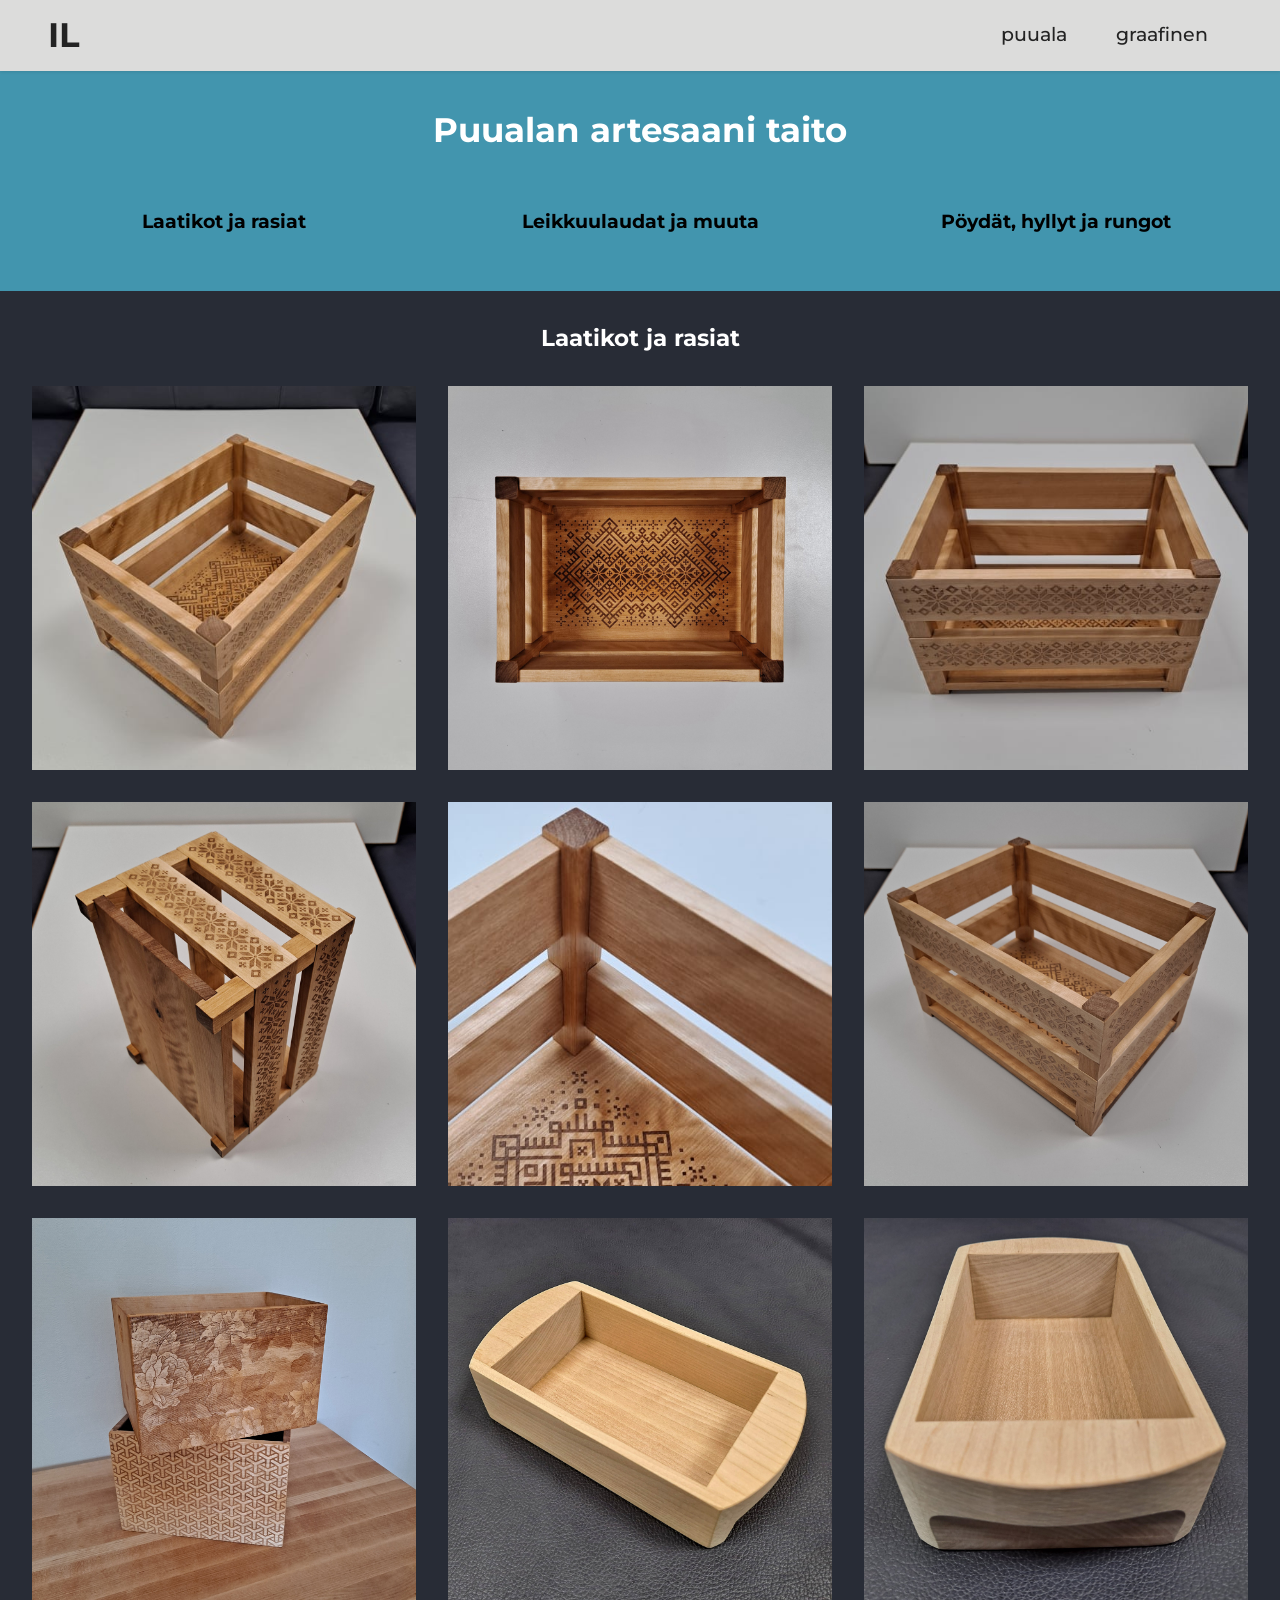
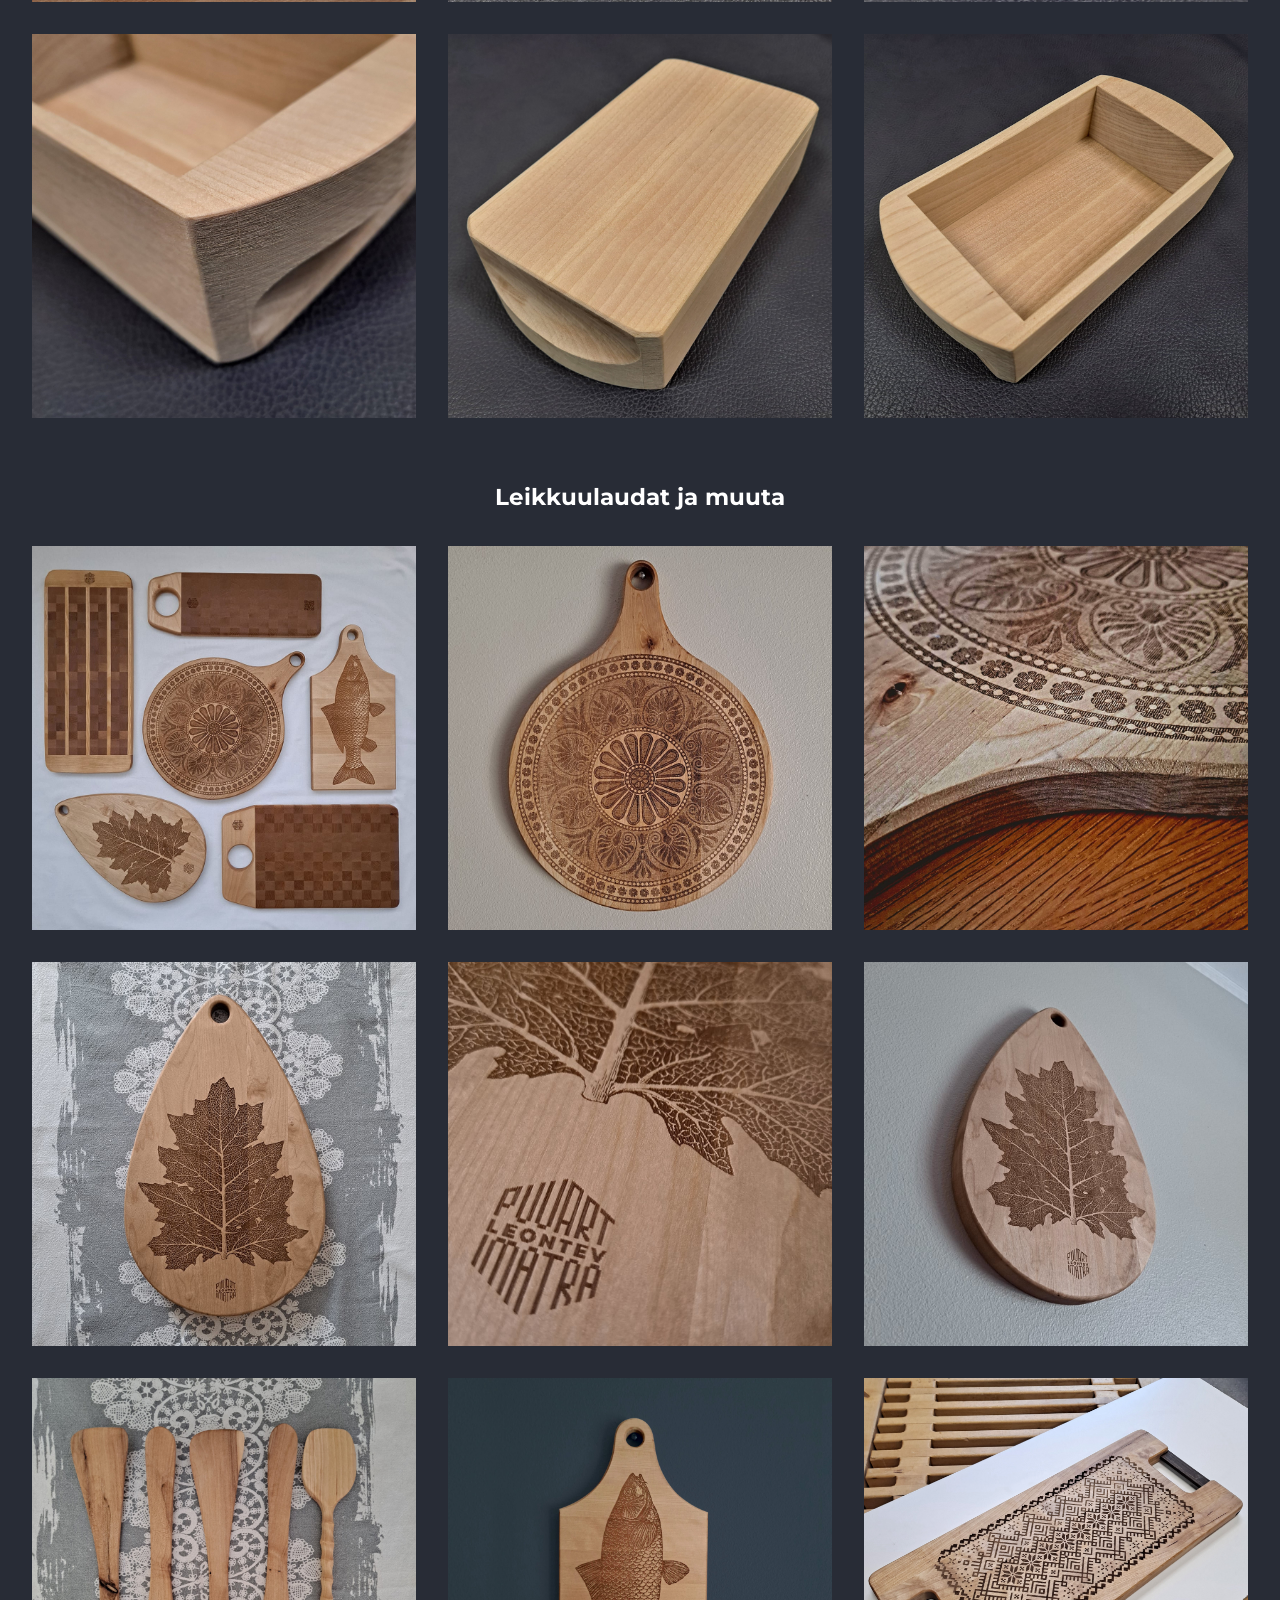
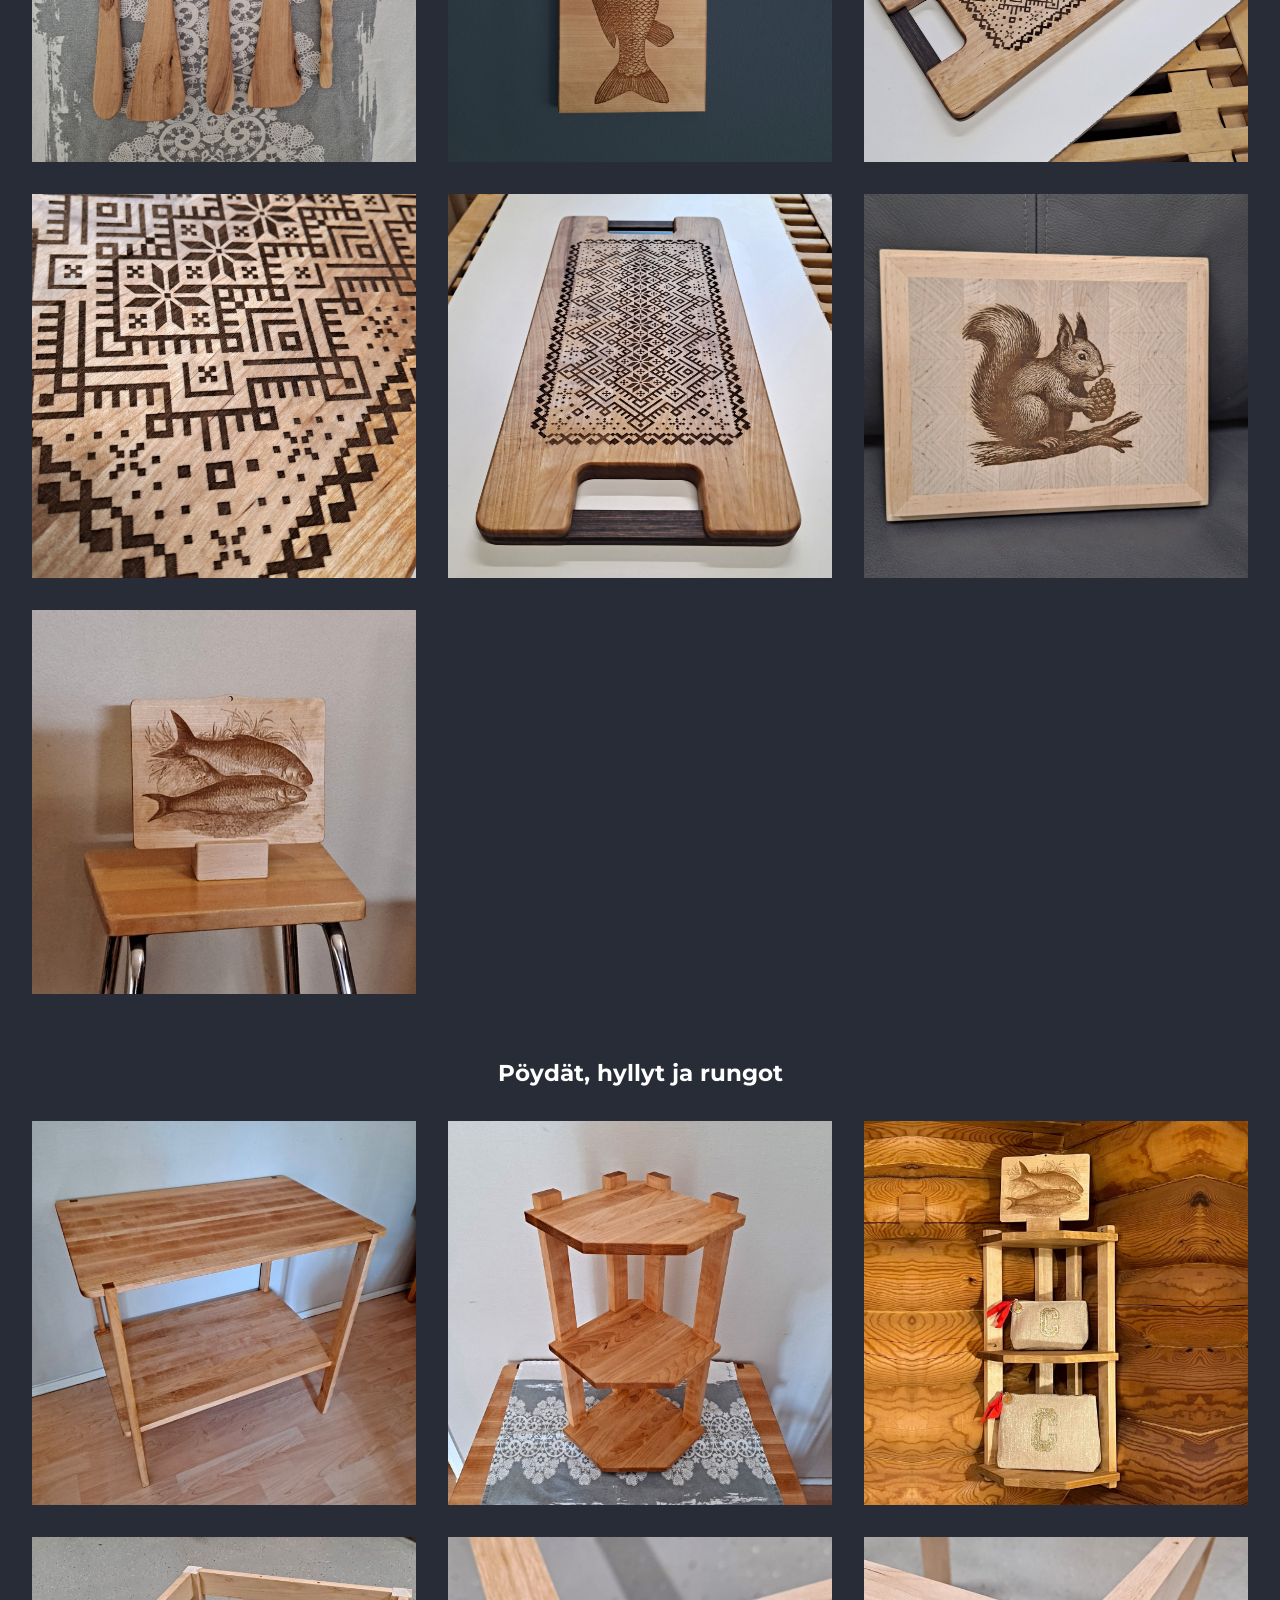
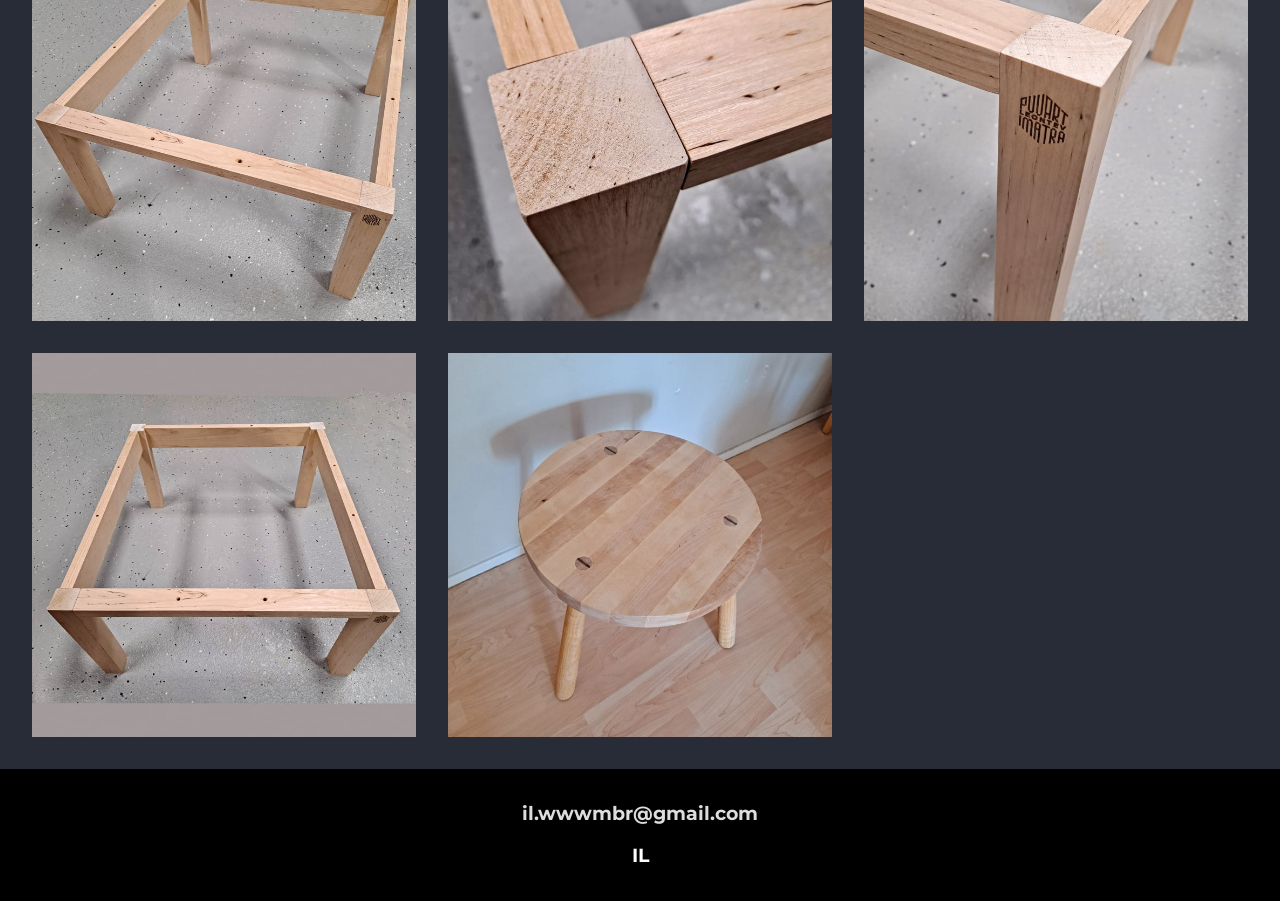
==== page1.html @ 7070298d "1 1" ====
<!DOCTYPE html>
<html  >
<head>
  <!-- Site made with Mobirise Website Builder v6.1.4, https://mobirise.com -->
  <meta charset="UTF-8">
  <meta http-equiv="X-UA-Compatible" content="IE=edge">
  <meta name="generator" content="Mobirise v6.1.4, mobirise.com">
  <meta name="viewport" content="width=device-width, initial-scale=1, minimum-scale=1">
  <link rel="shortcut icon" href="assets/images/logoil64-64x64.png" type="image/x-icon">
  <meta name="description" content="">
  
  
  <title>ILIA LEONTEV, puualan artesaani taito</title>
  <link rel="stylesheet" href="assets/web/assets/mobirise-icons2/mobirise2.css">
  <link rel="stylesheet" href="assets/bootstrap/css/bootstrap.min.css">
  <link rel="stylesheet" href="assets/dropdown/css/style.css">
  <link rel="stylesheet" href="assets/socicon/css/styles.css">
  <link rel="stylesheet" href="assets/theme/css/style.css">
  <link rel="preload" href="https://fonts.googleapis.com/css?family=Montserrat:100,200,300,400,500,600,700,800,900,100i,200i,300i,400i,500i,600i,700i,800i,900i&display=swap" as="style" onload="this.onload=null;this.rel='stylesheet'">
  <noscript><link rel="stylesheet" href="https://fonts.googleapis.com/css?family=Montserrat:100,200,300,400,500,600,700,800,900,100i,200i,300i,400i,500i,600i,700i,800i,900i&display=swap"></noscript>
  <link rel="preload" as="style" href="assets/mobirise/css/mbr-additional.css?v=pO2giZ"><link rel="stylesheet" href="assets/mobirise/css/mbr-additional.css?v=pO2giZ" type="text/css">

  
  
  
</head>
<body>
  
  <section data-bs-version="5.1" class="menu menu1 cid-uZZmpllbdt" once="menu" id="menu1-h">
    

    <nav class="navbar navbar-dropdown navbar-fixed-top navbar-expand-lg">
        <div class="container-fluid">
            <div class="navbar-brand">
                
                <span class="navbar-caption-wrap"><a class="navbar-caption text-black text-primary display-2" href="index.html">IL</a></span>
            </div>
            <button class="navbar-toggler" type="button" data-toggle="collapse" data-bs-toggle="collapse" data-target="#navbarSupportedContent" data-bs-target="#navbarSupportedContent" aria-controls="navbarNavAltMarkup" aria-expanded="false" aria-label="Toggle navigation">
                <div class="hamburger">
                    <span></span>
                    <span></span>
                    <span></span>
                    <span></span>
                </div>
            </button>
            <div class="collapse navbar-collapse" id="navbarSupportedContent">
                <ul class="navbar-nav nav-dropdown nav-right" data-app-modern-menu="true"><li class="nav-item"><a class="nav-link link text-black text-primary display-4" href="page1.html">puuala</a></li>
                    <li class="nav-item"><a class="nav-link link text-black text-primary display-4" href="page2.html">graafinen</a></li></ul>
                
                
            </div>
        </div>
    </nav>
</section>

<section data-bs-version="5.1" class="features25 cid-v0n0IRu57g" id="features1-l">
    

    
    
    <div class="container-fluid">
        <div class="row mb-5">
            <div class="col-12">
                <h3 class="mbr-section-title mbr-fonts-style align-center mb-2 display-2"><strong>Puualan artesaani taito</strong></h3>
                
            </div>
        </div>
        <div class="row">
            
            <div class="item features-without-image mb-5 col-12 col-md-4 active">
                <div class="item-wrapper align-center">
                    
                    <h5 class="card-title mbr-fonts-style display-7"><a href="page1.html#gallery2-j" class="text-primary"><strong>Laatikot ja rasiat</strong></a></h5>
                    
                </div>
            </div><div class="item features-without-image mb-5 col-12 col-md-4">
                <div class="item-wrapper align-center">
                    
                    <h5 class="card-title mbr-fonts-style display-7"><a href="page1.html#gallery2-o" class="text-primary"><strong>Leikkuulaudat ja muuta</strong></a></h5>
                    
                </div>
            </div><div class="item features-without-image mb-5 col-12 col-md-4">
                <div class="item-wrapper align-center">
                    <div class="card-box">
                        
                        <h5 class="card-title mbr-fonts-style display-7"><a href="page1.html#gallery2-n" class="text-primary"><strong>Pöydät, hyllyt ja rungot</strong></a></h5>
                        
                    </div>
                </div>
            </div>
            
        </div>
    </div>
</section>

<section data-bs-version="5.1" class="gallery2 cid-v0mwQS8LwK" id="gallery2-j">
    
    
    <div class="container">
        <div class="mbr-section-head">
            <h4 class="mbr-section-title mbr-fonts-style align-center mb-0 display-5"><strong>Laatikot ja rasiat</strong></h4>
            
        </div>
        <div class="row mt-4">
            
            <div class="item features-image col-12 col-md-6 col-lg-4 active">
                <div class="item-wrapper">
                    <div class="item-img">
                        <img src="assets/images/lal-uz-1-518x518.jpg" alt="" data-slide-to="0" data-bs-slide-to="0">
                    </div>
                    
                    
                </div>
            </div><div class="item features-image col-12 col-md-6 col-lg-4">
                <div class="item-wrapper">
                    <div class="item-img">
                        <img src="assets/images/lal-uz-2-2400x2400.jpg" alt="" data-slide-to="1" data-bs-slide-to="1">
                    </div>
                    
                    
                </div>
            </div><div class="item features-image col-12 col-md-6 col-lg-4">
                <div class="item-wrapper">
                    <div class="item-img">
                        <img src="assets/images/lal-uz-5-518x518.jpg" alt="" data-slide-to="2" data-bs-slide-to="2">
                    </div>
                    
                    
                </div>
            </div><div class="item features-image col-12 col-md-6 col-lg-4">
                <div class="item-wrapper">
                    <div class="item-img">
                        <img src="assets/images/lal-uz-6-2400x2400.jpg" alt="" data-slide-to="3" data-bs-slide-to="3">
                    </div>
                    
                    
                </div>
            </div><div class="item features-image col-12 col-md-6 col-lg-4">
                <div class="item-wrapper">
                    <div class="item-img">
                        <img src="assets/images/lal-uz-3-518x518.jpg" alt="" data-slide-to="4" data-bs-slide-to="4">
                    </div>
                    
                    
                </div>
            </div><div class="item features-image col-12 col-md-6 col-lg-4">
                <div class="item-wrapper">
                    <div class="item-img">
                        <img src="assets/images/lal-uz-4-2400x2400.jpg" alt="" data-slide-to="5" data-bs-slide-to="5">
                    </div>
                    
                    
                </div>
            </div><div class="item features-image col-12 col-md-6 col-lg-4">
                <div class="item-wrapper">
                    <div class="item-img">
                        <img src="assets/images/20240830-114113-2992x2992.jpg" alt="" data-slide-to="6" data-bs-slide-to="6">
                    </div>
                    
                    
                </div>
            </div><div class="item features-image col-12 col-md-6 col-lg-4">
                <div class="item-wrapper">
                    <div class="item-img">
                        <img src="assets/images/mas-1-2400x2400.jpg" alt="" data-slide-to="7" data-bs-slide-to="7">
                    </div>
                    
                    
                </div>
            </div><div class="item features-image col-12 col-md-6 col-lg-4">
                <div class="item-wrapper">
                    <div class="item-img">
                        <img src="assets/images/mas-5-2400x2400.jpg" alt="" data-slide-to="8" data-bs-slide-to="8">
                    </div>
                    
                    
                </div>
            </div><div class="item features-image col-12 col-md-6 col-lg-4">
                <div class="item-wrapper">
                    <div class="item-img">
                        <img src="assets/images/mas-3-2400x2400.jpg" alt="" data-slide-to="9" data-bs-slide-to="9">
                    </div>
                    
                    
                </div>
            </div><div class="item features-image col-12 col-md-6 col-lg-4">
                <div class="item-wrapper">
                    <div class="item-img">
                        <img src="assets/images/mas-4-2400x2400.jpg" alt="" data-slide-to="10" data-bs-slide-to="10">
                    </div>
                    
                    
                </div>
            </div><div class="item features-image col-12 col-md-6 col-lg-4">
                <div class="item-wrapper">
                    <div class="item-img">
                        <img src="assets/images/mas-2-2400x2400.jpg" alt="" data-slide-to="11" data-bs-slide-to="11">
                    </div>
                    
                    
                </div>
            </div>
            
            
        </div>
    </div>
</section>

<section data-bs-version="5.1" class="gallery2 cid-v0rEsLGPXI" id="gallery2-o">
    
    
    <div class="container">
        <div class="mbr-section-head">
            <h4 class="mbr-section-title mbr-fonts-style align-center mb-0 display-5"><strong>Leikkuulaudat ja muuta</strong></h4>
            
        </div>
        <div class="row mt-4">
            
            <div class="item features-image col-12 col-md-6 col-lg-4 active">
                <div class="item-wrapper">
                    <div class="item-img">
                        <img src="assets/images/20240603-182816-ins-1080x1080.jpg" alt="" data-slide-to="0" data-bs-slide-to="0">
                    </div>
                    
                    
                </div>
            </div><div class="item features-image col-12 col-md-6 col-lg-4">
                <div class="item-wrapper">
                    <div class="item-img">
                        <img src="assets/images/20240605-131445-crop-ins-1080x1080.jpg" alt="" data-slide-to="1" data-bs-slide-to="1">
                    </div>
                    
                    
                </div>
            </div><div class="item features-image col-12 col-md-6 col-lg-4">
                <div class="item-wrapper">
                    <div class="item-img">
                        <img src="assets/images/20240601-220736-ins-1080x1080.jpg" alt="" data-slide-to="2" data-bs-slide-to="2">
                    </div>
                    
                    
                </div>
            </div><div class="item features-image col-12 col-md-6 col-lg-4">
                <div class="item-wrapper">
                    <div class="item-img">
                        <img src="assets/images/20240612-154308-ins-1080x1080.jpg" alt="" data-slide-to="3" data-bs-slide-to="3">
                    </div>
                    
                    
                </div>
            </div><div class="item features-image col-12 col-md-6 col-lg-4">
                <div class="item-wrapper">
                    <div class="item-img">
                        <img src="assets/images/20240612-1553000-ins-1080x1080.jpg" alt="" data-slide-to="4" data-bs-slide-to="4">
                    </div>
                    
                    
                </div>
            </div><div class="item features-image col-12 col-md-6 col-lg-4">
                <div class="item-wrapper">
                    <div class="item-img">
                        <img src="assets/images/20240612-155859-ins-1080x1080.jpg" alt="" data-slide-to="5" data-bs-slide-to="5">
                    </div>
                    
                    
                </div>
            </div><div class="item features-image col-12 col-md-6 col-lg-4">
                <div class="item-wrapper">
                    <div class="item-img">
                        <img src="assets/images/lojki-2400x2400.jpg" alt="" data-slide-to="6" data-bs-slide-to="6">
                    </div>
                    
                    
                </div>
            </div><div class="item features-image col-12 col-md-6 col-lg-4">
                <div class="item-wrapper">
                    <div class="item-img">
                        <img src="assets/images/lr-1-2400x2400.jpg" alt="" data-slide-to="7" data-bs-slide-to="7">
                    </div>
                    
                    
                </div>
            </div><div class="item features-image col-12 col-md-6 col-lg-4">
                <div class="item-wrapper">
                    <div class="item-img">
                        <img src="assets/images/lau-2-3000x3000.jpg" alt="" data-slide-to="8" data-bs-slide-to="8">
                    </div>
                    
                    
                </div>
            </div><div class="item features-image col-12 col-md-6 col-lg-4">
                <div class="item-wrapper">
                    <div class="item-img">
                        <img src="assets/images/lau-3-3000x3000.jpg" alt="" data-slide-to="9" data-bs-slide-to="9">
                    </div>
                    
                    
                </div>
            </div><div class="item features-image col-12 col-md-6 col-lg-4">
                <div class="item-wrapper">
                    <div class="item-img">
                        <img src="assets/images/lau-4-3000x3000.jpg" alt="" data-slide-to="10" data-bs-slide-to="10">
                    </div>
                    
                    
                </div>
            </div><div class="item features-image col-12 col-md-6 col-lg-4">
                <div class="item-wrapper">
                    <div class="item-img">
                        <img src="assets/images/orava-2400x2400.jpg" alt="" data-slide-to="11" data-bs-slide-to="11">
                    </div>
                    
                    
                </div>
            </div><div class="item features-image col-12 col-md-6 col-lg-4">
                <div class="item-wrapper">
                    <div class="item-img">
                        <img src="assets/images/20240317-185457-2712x2712.jpg" alt="" data-slide-to="12" data-bs-slide-to="12">
                    </div>
                    
                    
                </div>
            </div>
            
            
        </div>
    </div>
</section>

<section data-bs-version="5.1" class="gallery2 cid-v0n3v6L8IE" id="gallery2-n">
    
    
    <div class="container">
        <div class="mbr-section-head">
            <h4 class="mbr-section-title mbr-fonts-style align-center mb-0 display-5"><strong>Pöydät, hyllyt ja rungot</strong></h4>
            
        </div>
        <div class="row mt-4">
            
            <div class="item features-image col-12 col-md-6 col-lg-4 active">
                <div class="item-wrapper">
                    <div class="item-img">
                        <img src="assets/images/20240830-114147-712x712.jpg" alt="" data-slide-to="0" data-bs-slide-to="0">
                    </div>
                    
                    
                </div>
            </div><div class="item features-image col-12 col-md-6 col-lg-4">
                <div class="item-wrapper">
                    <div class="item-img">
                        <img src="assets/images/hy03-2400x2400.jpg" alt="" data-slide-to="1" data-bs-slide-to="1">
                    </div>
                    
                    
                </div>
            </div><div class="item features-image col-12 col-md-6 col-lg-4">
                <div class="item-wrapper">
                    <div class="item-img">
                        <img src="assets/images/hy02-1280x1280.jpg" alt="" data-slide-to="2" data-bs-slide-to="2">
                    </div>
                    
                    
                </div>
            </div><div class="item features-image col-12 col-md-6 col-lg-4">
                <div class="item-wrapper">
                    <div class="item-img">
                        <img src="assets/images/run1-1-712x712.jpg" alt="" data-slide-to="3" data-bs-slide-to="3">
                    </div>
                    
                    
                </div>
            </div><div class="item features-image col-12 col-md-6 col-lg-4">
                <div class="item-wrapper">
                    <div class="item-img">
                        <img src="assets/images/run1-3-712x712.jpg" alt="" data-slide-to="4" data-bs-slide-to="4">
                    </div>
                    
                    
                </div>
            </div><div class="item features-image col-12 col-md-6 col-lg-4">
                <div class="item-wrapper">
                    <div class="item-img">
                        <img src="assets/images/run1-4-712x712.jpg" alt="" data-slide-to="5" data-bs-slide-to="5">
                    </div>
                    
                    
                </div>
            </div><div class="item features-image col-12 col-md-6 col-lg-4">
                <div class="item-wrapper">
                    <div class="item-img">
                        <img src="assets/images/run1-5-712x712.jpg" alt="" data-slide-to="6" data-bs-slide-to="6">
                    </div>
                    
                    
                </div>
            </div><div class="item features-image col-12 col-md-6 col-lg-4">
                <div class="item-wrapper">
                    <div class="item-img">
                        <img src="assets/images/20240830-114413-712x712.jpg" alt="" data-slide-to="7" data-bs-slide-to="7">
                    </div>
                    
                    
                </div>
            </div>
            
            
        </div>
    </div>
</section>

<section data-bs-version="5.1" class="footer3 cid-v0tJ2Ecw5F" once="footers" id="footer3-v">

    

    

    <div class="container">
        <div class="media-container-row align-center mbr-white">
            <div class="row row-links">
                <ul class="foot-menu">
                    
                    
                    
                    
                    
                <li class="foot-menu-item mbr-fonts-style display-7">
                        <a class="text-secondary" href="mailto:il.wwwmbr@gmail.com"><strong>il.wwwmbr@gmail.com</strong></a>
                    </li></ul>
            </div>
            
            <div class="row row-copirayt">
                <p class="mbr-text mb-0 mbr-fonts-style mbr-white align-center display-7"><strong>IL</strong></p>
            </div>
        </div>
    </div>
</section><script src="assets/bootstrap/js/bootstrap.bundle.min.js"></script>  <script src="assets/smoothscroll/smooth-scroll.js"></script>  <script src="assets/ytplayer/index.js"></script>  <script src="assets/dropdown/js/navbar-dropdown.js"></script>  <script src="assets/theme/js/script.js"></script>  
  
  
</body>
</html>
---- assets/web/assets/mobirise-icons2/mobirise2.css ----
@font-face {
  font-family: 'Moririse2';
  font-display: swap;
  src:  url('mobirise2.eot?f2bix4');
  src:  url('mobirise2.eot?f2bix4#iefix') format('embedded-opentype'),
    url('mobirise2.ttf?f2bix4') format('truetype'),
    url('mobirise2.woff?f2bix4') format('woff'),
    url('mobirise2.svg?f2bix4#mobirise2') format('svg');
  font-weight: normal;
  font-style: normal;
}

[class^="mobi-"], [class*=" mobi-"] {
  /* use !important to prevent issues with browser extensions that change fonts */
  font-family: 'Moririse2' !important;
  speak: none;
  font-style: normal;
  font-weight: normal;
  font-variant: normal;
  text-transform: none;
  line-height: 1;

  /* Better Font Rendering =========== */
  -webkit-font-smoothing: antialiased;
  -moz-osx-font-smoothing: grayscale;
}

.mobi-mbri-add-submenu:before {
  content: "\e900";
}
.mobi-mbri-alert:before {
  content: "\e901";
}
.mobi-mbri-align-center:before {
  content: "\e902";
}
.mobi-mbri-align-justify:before {
  content: "\e903";
}
.mobi-mbri-align-left:before {
  content: "\e904";
}
.mobi-mbri-align-right:before {
  content: "\e905";
}
.mobi-mbri-android:before {
  content: "\e906";
}
.mobi-mbri-apple:before {
  content: "\e907";
}
.mobi-mbri-arrow-down:before {
  content: "\e908";
}
.mobi-mbri-arrow-next:before {
  content: "\e909";
}
.mobi-mbri-arrow-prev:before {
  content: "\e90a";
}
.mobi-mbri-arrow-up:before {
  content: "\e90b";
}
.mobi-mbri-bold:before {
  content: "\e90c";
}
.mobi-mbri-bookmark:before {
  content: "\e90d";
}
.mobi-mbri-bootstrap:before {
  content: "\e90e";
}
.mobi-mbri-briefcase:before {
  content: "\e90f";
}
.mobi-mbri-browse:before {
  content: "\e910";
}
.mobi-mbri-bulleted-list:before {
  content: "\e911";
}
.mobi-mbri-calendar:before {
  content: "\e912";
}
.mobi-mbri-camera:before {
  content: "\e913";
}
.mobi-mbri-cart-add:before {
  content: "\e914";
}
.mobi-mbri-cart-full:before {
  content: "\e915";
}
.mobi-mbri-cash:before {
  content: "\e916";
}
.mobi-mbri-change-style:before {
  content: "\e917";
}
.mobi-mbri-chat:before {
  content: "\e918";
}
.mobi-mbri-clock:before {
  content: "\e919";
}
.mobi-mbri-close:before {
  content: "\e91a";
}
.mobi-mbri-cloud:before {
  content: "\e91b";
}
.mobi-mbri-code:before {
  content: "\e91c";
}
.mobi-mbri-contact-form:before {
  content: "\e91d";
}
.mobi-mbri-credit-card:before {
  content: "\e91e";
}
.mobi-mbri-cursor-click:before {
  content: "\e91f";
}
.mobi-mbri-cust-feedback:before {
  content: "\e920";
}
.mobi-mbri-database:before {
  content: "\e921";
}
.mobi-mbri-delivery:before {
  content: "\e922";
}
.mobi-mbri-desktop:before {
  content: "\e923";
}
.mobi-mbri-devices:before {
  content: "\e924";
}
.mobi-mbri-down:before {
  content: "\e925";
}
.mobi-mbri-download-2:before {
  content: "\e926";
}
.mobi-mbri-download:before {
  content: "\e927";
}
.mobi-mbri-drag-n-drop-2:before {
  content: "\e928";
}
.mobi-mbri-drag-n-drop:before {
  content: "\e929";
}
.mobi-mbri-edit-2:before {
  content: "\e92a";
}
.mobi-mbri-edit:before {
  content: "\e92b";
}
.mobi-mbri-error:before {
  content: "\e92c";
}
.mobi-mbri-extension:before {
  content: "\e92d";
}
.mobi-mbri-features:before {
  content: "\e92e";
}
.mobi-mbri-file:before {
  content: "\e92f";
}
.mobi-mbri-flag:before {
  content: "\e930";
}
.mobi-mbri-folder:before {
  content: "\e931";
}
.mobi-mbri-gift:before {
  content: "\e932";
}
.mobi-mbri-github:before {
  content: "\e933";
}
.mobi-mbri-globe-2:before {
  content: "\e934";
}
.mobi-mbri-globe:before {
  content: "\e935";
}
.mobi-mbri-growing-chart:before {
  content: "\e936";
}
.mobi-mbri-hearth:before {
  content: "\e937";
}
.mobi-mbri-help:before {
  content: "\e938";
}
.mobi-mbri-home:before {
  content: "\e939";
}
.mobi-mbri-hot-cup:before {
  content: "\e93a";
}
.mobi-mbri-idea:before {
  content: "\e93b";
}
.mobi-mbri-image-gallery:before {
  content: "\e93c";
}
.mobi-mbri-image-slider:before {
  content: "\e93d";
}
.mobi-mbri-info:before {
  content: "\e93e";
}
.mobi-mbri-italic:before {
  content: "\e93f";
}
.mobi-mbri-key:before {
  content: "\e940";
}
.mobi-mbri-laptop:before {
  content: "\e941";
}
.mobi-mbri-layers:before {
  content: "\e942";
}
.mobi-mbri-left-right:before {
  content: "\e943";
}
.mobi-mbri-left:before {
  content: "\e944";
}
.mobi-mbri-letter:before {
  content: "\e945";
}
.mobi-mbri-like:before {
  content: "\e946";
}
.mobi-mbri-link:before {
  content: "\e947";
}
.mobi-mbri-lock:before {
  content: "\e948";
}
.mobi-mbri-login:before {
  content: "\e949";
}
.mobi-mbri-logout:before {
  content: "\e94a";
}
.mobi-mbri-magic-stick:before {
  content: "\e94b";
}
.mobi-mbri-map-pin:before {
  content: "\e94c";
}
.mobi-mbri-menu:before {
  content: "\e94d";
}
.mobi-mbri-mobile-2:before {
  content: "\e94e";
}
.mobi-mbri-mobile-horizontal:before {
  content: "\e94f";
}
.mobi-mbri-mobile:before {
  content: "\e950";
}
.mobi-mbri-mobirise:before {
  content: "\e951";
}
.mobi-mbri-more-horizontal:before {
  content: "\e952";
}
.mobi-mbri-more-vertical:before {
  content: "\e953";
}
.mobi-mbri-music:before {
  content: "\e954";
}
.mobi-mbri-new-file:before {
  content: "\e955";
}
.mobi-mbri-numbered-list:before {
  content: "\e956";
}
.mobi-mbri-opened-folder:before {
  content: "\e957";
}
.mobi-mbri-pages:before {
  content: "\e958";
}
.mobi-mbri-paper-plane:before {
  content: "\e959";
}
.mobi-mbri-paperclip:before {
  content: "\e95a";
}
.mobi-mbri-phone:before {
  content: "\e95b";
}
.mobi-mbri-photo:before {
  content: "\e95c";
}
.mobi-mbri-photos:before {
  content: "\e95d";
}
.mobi-mbri-pin:before {
  content: "\e95e";
}
.mobi-mbri-play:before {
  content: "\e95f";
}
.mobi-mbri-plus:before {
  content: "\e960";
}
.mobi-mbri-preview:before {
  content: "\e961";
}
.mobi-mbri-print:before {
  content: "\e962";
}
.mobi-mbri-protect:before {
  content: "\e963";
}
.mobi-mbri-question:before {
  content: "\e964";
}
.mobi-mbri-quote-left:before {
  content: "\e965";
}
.mobi-mbri-quote-right:before {
  content: "\e966";
}
.mobi-mbri-redo:before {
  content: "\e967";
}
.mobi-mbri-refresh:before {
  content: "\e968";
}
.mobi-mbri-responsive-2:before {
  content: "\e969";
}
.mobi-mbri-responsive:before {
  content: "\e96a";
}
.mobi-mbri-right:before {
  content: "\e96b";
}
.mobi-mbri-rocket:before {
  content: "\e96c";
}
.mobi-mbri-sad-face:before {
  content: "\e96d";
}
.mobi-mbri-sale:before {
  content: "\e96e";
}
.mobi-mbri-save:before {
  content: "\e96f";
}
.mobi-mbri-search:before {
  content: "\e970";
}
.mobi-mbri-setting-2:before {
  content: "\e971";
}
.mobi-mbri-setting-3:before {
  content: "\e972";
}
.mobi-mbri-setting:before {
  content: "\e973";
}
.mobi-mbri-share:before {
  content: "\e974";
}
.mobi-mbri-shopping-bag:before {
  content: "\e975";
}
.mobi-mbri-shopping-basket:before {
  content: "\e976";
}
.mobi-mbri-shopping-cart:before {
  content: "\e977";
}
.mobi-mbri-sites:before {
  content: "\e978";
}
.mobi-mbri-smile-face:before {
  content: "\e979";
}
.mobi-mbri-speed:before {
  content: "\e97a";
}
.mobi-mbri-star:before {
  content: "\e97b";
}
.mobi-mbri-success:before {
  content: "\e97c";
}
.mobi-mbri-sun:before {
  content: "\e97d";
}
.mobi-mbri-sun2:before {
  content: "\e97e";
}
.mobi-mbri-tablet-vertical:before {
  content: "\e97f";
}
.mobi-mbri-tablet:before {
  content: "\e980";
}
.mobi-mbri-target:before {
  content: "\e981";
}
.mobi-mbri-timer:before {
  content: "\e982";
}
.mobi-mbri-to-ftp:before {
  content: "\e983";
}
.mobi-mbri-to-local-drive:before {
  content: "\e984";
}
.mobi-mbri-touch-swipe:before {
  content: "\e985";
}
.mobi-mbri-touch:before {
  content: "\e986";
}
.mobi-mbri-trash:before {
  content: "\e987";
}
.mobi-mbri-underline:before {
  content: "\e988";
}
.mobi-mbri-undo:before {
  content: "\e989";
}
.mobi-mbri-unlink:before {
  content: "\e98a";
}
.mobi-mbri-unlock:before {
  content: "\e98b";
}
.mobi-mbri-up-down:before {
  content: "\e98c";
}
.mobi-mbri-up:before {
  content: "\e98d";
}
.mobi-mbri-update:before {
  content: "\e98e";
}
.mobi-mbri-upload-2:before {
  content: "\e98f";
}
.mobi-mbri-upload:before {
  content: "\e990";
}
.mobi-mbri-user-2:before {
  content: "\e991";
}
.mobi-mbri-user:before {
  content: "\e992";
}
.mobi-mbri-users:before {
  content: "\e993";
}
.mobi-mbri-video-play:before {
  content: "\e994";
}
.mobi-mbri-video:before {
  content: "\e995";
}
.mobi-mbri-watch:before {
  content: "\e996";
}
.mobi-mbri-website-theme-2:before {
  content: "\e997";
}
.mobi-mbri-website-theme:before {
  content: "\e998";
}
.mobi-mbri-wifi:before {
  content: "\e999";
}
.mobi-mbri-windows:before {
  content: "\e99a";
}
.mobi-mbri-zoom-in:before {
  content: "\e99b";
}
.mobi-mbri-zoom-out:before {
  content: "\e99c";
}
---- assets/dropdown/css/style.css ----
.navbar-dropdown {
  left: 0;
  padding: 0;
  position: absolute;
  right: 0;
  top: 0;
  transition: all 0.45s ease;
  z-index: 1030;
  background: #282828; }
  .navbar-dropdown .navbar-logo {
    margin-right: 0.8rem;
    transition: margin 0.3s ease-in-out;
    vertical-align: middle; }
    .navbar-dropdown .navbar-logo img {
      height: 3.125rem;
      transition: all 0.3s ease-in-out; }
    .navbar-dropdown .navbar-logo.mbr-iconfont {
      font-size: 3.125rem;
      line-height: 3.125rem; }
  .navbar-dropdown .navbar-caption {
    font-weight: 700;
    white-space: normal;
    vertical-align: -4px;
    line-height: 3.125rem !important; }
    .navbar-dropdown .navbar-caption, .navbar-dropdown .navbar-caption:hover {
      color: inherit;
      text-decoration: none; }
  .navbar-dropdown .mbr-iconfont + .navbar-caption {
    vertical-align: -1px; }
  .navbar-dropdown.navbar-fixed-top {
    position: fixed; }
  .navbar-dropdown .navbar-brand span {
    vertical-align: -4px; }
  .navbar-dropdown.bg-color.transparent {
    background: none; }
  .navbar-dropdown.navbar-short .navbar-brand {
    padding: 0.625rem 0; }
    .navbar-dropdown.navbar-short .navbar-brand span {
      vertical-align: -1px; }
  .navbar-dropdown.navbar-short .navbar-caption {
    line-height: 2.375rem !important;
    vertical-align: -2px; }
  .navbar-dropdown.navbar-short .navbar-logo {
    margin-right: 0.5rem; }
    .navbar-dropdown.navbar-short .navbar-logo img {
      height: 2.375rem; }
    .navbar-dropdown.navbar-short .navbar-logo.mbr-iconfont {
      font-size: 2.375rem;
      line-height: 2.375rem; }
  .navbar-dropdown.navbar-short .mbr-table-cell {
    height: 3.625rem; }
  .navbar-dropdown .navbar-close {
    left: 0.6875rem;
    position: fixed;
    top: 0.75rem;
    z-index: 1000; }
  .navbar-dropdown .hamburger-icon {
    content: "";
    display: inline-block;
    vertical-align: middle;
    width: 16px;
    -webkit-box-shadow: 0 -6px 0 1px #282828,0 0 0 1px #282828,0 6px 0 1px #282828;
    -moz-box-shadow: 0 -6px 0 1px #282828,0 0 0 1px #282828,0 6px 0 1px #282828;
    box-shadow: 0 -6px 0 1px #282828,0 0 0 1px #282828,0 6px 0 1px #282828; }

.dropdown-menu .dropdown-toggle[data-toggle="dropdown-submenu"]::after {
  border-bottom: 0.35em solid transparent;
  border-left: 0.35em solid;
  border-right: 0;
  border-top: 0.35em solid transparent;
  margin-left: 0.3rem; }

.dropdown-menu .dropdown-item:focus {
  outline: 0; }

.nav-dropdown {
  font-size: 0.75rem;
  font-weight: 500;
  height: auto !important; }
  .nav-dropdown .nav-btn {
    padding-left: 1rem; }
  .nav-dropdown .link {
    margin: .667em 1.667em;
    font-weight: 500;
    padding: 0;
    transition: color .2s ease-in-out; }
    .nav-dropdown .link.dropdown-toggle {
      margin-right: 2.583em; }
      .nav-dropdown .link.dropdown-toggle::after {
        margin-left: .25rem;
        border-top: 0.35em solid;
        border-right: 0.35em solid transparent;
        border-left: 0.35em solid transparent;
        border-bottom: 0; }
      .nav-dropdown .link.dropdown-toggle[aria-expanded="true"] {
        margin: 0;
        padding: 0.667em 3.263em  0.667em 1.667em; }
  .nav-dropdown .link::after,
  .nav-dropdown .dropdown-item::after {
    color: inherit; }
  .nav-dropdown .btn {
    font-size: 0.75rem;
    font-weight: 700;
    letter-spacing: 0;
    margin-bottom: 0;
    padding-left: 1.25rem;
    padding-right: 1.25rem; }
  .nav-dropdown .dropdown-menu {
    border-radius: 0;
    border: 0;
    left: 0;
    margin: 0;
    padding-bottom: 1.25rem;
    padding-top: 1.25rem;
    position: relative; }
  .nav-dropdown .dropdown-submenu {
    margin-left: 0.125rem;
    top: 0; }
  .nav-dropdown .dropdown-item {
    font-weight: 500;
    line-height: 2;
    padding: 0.3846em 4.615em 0.3846em 1.5385em;
    position: relative;
    transition: color .2s ease-in-out, background-color .2s ease-in-out; }
    .nav-dropdown .dropdown-item::after {
      margin-top: -0.3077em;
      position: absolute;
      right: 1.1538em;
      top: 50%; }
    .nav-dropdown .dropdown-item:focus, .nav-dropdown .dropdown-item:hover {
      background: none; }

@media (max-width: 767px) {
  .nav-dropdown.navbar-toggleable-sm {
    bottom: 0;
    display: none;
    left: 0;
    overflow-x: hidden;
    position: fixed;
    top: 0;
    transform: translateX(-100%);
    -ms-transform: translateX(-100%);
    -webkit-transform: translateX(-100%);
    width: 18.75rem;
    z-index: 999; } }
.nav-dropdown.navbar-toggleable-xl {
  bottom: 0;
  display: none;
  left: 0;
  overflow-x: hidden;
  position: fixed;
  top: 0;
  transform: translateX(-100%);
  -ms-transform: translateX(-100%);
  -webkit-transform: translateX(-100%);
  width: 18.75rem;
  z-index: 999; }

.nav-dropdown-sm {
  display: block !important;
  overflow-x: hidden;
  overflow: auto;
  padding-top: 3.875rem; }
  .nav-dropdown-sm::after {
    content: "";
    display: block;
    height: 3rem;
    width: 100%; }
  .nav-dropdown-sm.collapse.in ~ .navbar-close {
    display: block !important; }
  .nav-dropdown-sm.collapsing, .nav-dropdown-sm.collapse.in {
    transform: translateX(0);
    -ms-transform: translateX(0);
    -webkit-transform: translateX(0);
    transition: all 0.25s ease-out;
    -webkit-transition: all 0.25s ease-out;
    background: #282828; }
  .nav-dropdown-sm.collapsing[aria-expanded="false"] {
    transform: translateX(-100%);
    -ms-transform: translateX(-100%);
    -webkit-transform: translateX(-100%); }
  .nav-dropdown-sm .nav-item {
    display: block;
    margin-left: 0 !important;
    padding-left: 0; }
  .nav-dropdown-sm .link,
  .nav-dropdown-sm .dropdown-item {
    border-top: 1px dotted rgba(255, 255, 255, 0.1);
    font-size: 0.8125rem;
    line-height: 1.6;
    margin: 0 !important;
    padding: 0.875rem 2.4rem 0.875rem 1.5625rem !important;
    position: relative;
    white-space: normal; }
    .nav-dropdown-sm .link:focus, .nav-dropdown-sm .link:hover,
    .nav-dropdown-sm .dropdown-item:focus,
    .nav-dropdown-sm .dropdown-item:hover {
      background: rgba(0, 0, 0, 0.2) !important;
      color: #c0a375; }
  .nav-dropdown-sm .nav-btn {
    position: relative;
    padding: 1.5625rem 1.5625rem 0 1.5625rem; }
    .nav-dropdown-sm .nav-btn::before {
      border-top: 1px dotted rgba(255, 255, 255, 0.1);
      content: "";
      left: 0;
      position: absolute;
      top: 0;
      width: 100%; }
    .nav-dropdown-sm .nav-btn + .nav-btn {
      padding-top: 0.625rem; }
      .nav-dropdown-sm .nav-btn + .nav-btn::before {
        display: none; }
  .nav-dropdown-sm .btn {
    padding: 0.625rem 0; }
  .nav-dropdown-sm .dropdown-toggle[data-toggle="dropdown-submenu"]::after {
    margin-left: .25rem;
    border-top: 0.35em solid;
    border-right: 0.35em solid transparent;
    border-left: 0.35em solid transparent;
    border-bottom: 0; }
  .nav-dropdown-sm .dropdown-toggle[data-toggle="dropdown-submenu"][aria-expanded="true"]::after {
    border-top: 0;
    border-right: 0.35em solid transparent;
    border-left: 0.35em solid transparent;
    border-bottom: 0.35em solid; }
  .nav-dropdown-sm .dropdown-menu {
    margin: 0;
    padding: 0;
    position: relative;
    top: 0;
    left: 0;
    width: 100%;
    border: 0;
    float: none;
    border-radius: 0;
    background: none; }
  .nav-dropdown-sm .dropdown-submenu {
    left: 100%;
    margin-left: 0.125rem;
    margin-top: -1.25rem;
    top: 0; }

.navbar-toggleable-sm .nav-dropdown .dropdown-menu {
  position: absolute; }

.navbar-toggleable-sm .nav-dropdown .dropdown-submenu {
  left: 100%;
  margin-left: 0.125rem;
  margin-top: -1.25rem;
  top: 0; }

.navbar-toggleable-sm.opened .nav-dropdown .dropdown-menu {
  position: relative; }

.navbar-toggleable-sm.opened .nav-dropdown .dropdown-submenu {
  left: 0;
  margin-left: 00rem;
  margin-top: 0rem;
  top: 0; }

.is-builder .nav-dropdown.collapsing {
  transition: none !important; }
---- assets/socicon/css/styles.css ----
@charset "UTF-8";

@font-face {
  font-family: 'Socicon';
  src:  url('../fonts/socicon.eot');
  src:  url('../fonts/socicon.eot?#iefix') format('embedded-opentype'),
    url('../fonts/socicon.woff2') format('woff2'),
    url('../fonts/socicon.ttf') format('truetype'),
    url('../fonts/socicon.woff') format('woff'),
    url('../fonts/socicon.svg#socicon') format('svg');
  font-weight: normal;
  font-style: normal;
  font-display: swap;
}

[data-icon]:before {
  font-family: "socicon" !important;
  content: attr(data-icon);
  font-style: normal !important;
  font-weight: normal !important;
  font-variant: normal !important;
  text-transform: none !important;
  speak: none;
  line-height: 1;
  -webkit-font-smoothing: antialiased;
  -moz-osx-font-smoothing: grayscale;
}

[class^="socicon-"], [class*=" socicon-"] {
  /* use !important to prevent issues with browser extensions that change fonts */
  font-family: 'Socicon' !important;
  speak: none;
  font-style: normal;
  font-weight: normal;
  font-variant: normal;
  text-transform: none;
  line-height: 1;

  /* Better Font Rendering =========== */
  -webkit-font-smoothing: antialiased;
  -moz-osx-font-smoothing: grayscale;
}

.socicon-500px:before {
  content: "\e000";
}
.socicon-8tracks:before {
  content: "\e001";
}
.socicon-airbnb:before {
  content: "\e002";
}
.socicon-alliance:before {
  content: "\e003";
}
.socicon-amazon:before {
  content: "\e004";
}
.socicon-amplement:before {
  content: "\e005";
}
.socicon-android:before {
  content: "\e006";
}
.socicon-angellist:before {
  content: "\e007";
}
.socicon-apple:before {
  content: "\e008";
}
.socicon-appnet:before {
  content: "\e009";
}
.socicon-baidu:before {
  content: "\e00a";
}
.socicon-bandcamp:before {
  content: "\e00b";
}
.socicon-battlenet:before {
  content: "\e00c";
}
.socicon-mixer:before {
  content: "\e00d";
}
.socicon-bebee:before {
  content: "\e00e";
}
.socicon-bebo:before {
  content: "\e00f";
}
.socicon-behance:before {
  content: "\e010";
}
.socicon-blizzard:before {
  content: "\e011";
}
.socicon-blogger:before {
  content: "\e012";
}
.socicon-buffer:before {
  content: "\e013";
}
.socicon-chrome:before {
  content: "\e014";
}
.socicon-coderwall:before {
  content: "\e015";
}
.socicon-curse:before {
  content: "\e016";
}
.socicon-dailymotion:before {
  content: "\e017";
}
.socicon-deezer:before {
  content: "\e018";
}
.socicon-delicious:before {
  content: "\e019";
}
.socicon-deviantart:before {
  content: "\e01a";
}
.socicon-diablo:before {
  content: "\e01b";
}
.socicon-digg:before {
  content: "\e01c";
}
.socicon-discord:before {
  content: "\e01d";
}
.socicon-disqus:before {
  content: "\e01e";
}
.socicon-douban:before {
  content: "\e01f";
}
.socicon-draugiem:before {
  content: "\e020";
}
.socicon-dribbble:before {
  content: "\e021";
}
.socicon-drupal:before {
  content: "\e022";
}
.socicon-ebay:before {
  content: "\e023";
}
.socicon-ello:before {
  content: "\e024";
}
.socicon-endomodo:before {
  content: "\e025";
}
.socicon-envato:before {
  content: "\e026";
}
.socicon-etsy:before {
  content: "\e027";
}
.socicon-facebook:before {
  content: "\e028";
}
.socicon-feedburner:before {
  content: "\e029";
}
.socicon-filmweb:before {
  content: "\e02a";
}
.socicon-firefox:before {
  content: "\e02b";
}
.socicon-flattr:before {
  content: "\e02c";
}
.socicon-flickr:before {
  content: "\e02d";
}
.socicon-formulr:before {
  content: "\e02e";
}
.socicon-forrst:before {
  content: "\e02f";
}
.socicon-foursquare:before {
  content: "\e030";
}
.socicon-friendfeed:before {
  content: "\e031";
}
.socicon-github:before {
  content: "\e032";
}
.socicon-goodreads:before {
  content: "\e033";
}
.socicon-google:before {
  content: "\e034";
}
.socicon-googlescholar:before {
  content: "\e035";
}
.socicon-googlegroups:before {
  content: "\e036";
}
.socicon-googlephotos:before {
  content: "\e037";
}
.socicon-googleplus:before {
  content: "\e038";
}
.socicon-grooveshark:before {
  content: "\e039";
}
.socicon-hackerrank:before {
  content: "\e03a";
}
.socicon-hearthstone:before {
  content: "\e03b";
}
.socicon-hellocoton:before {
  content: "\e03c";
}
.socicon-heroes:before {
  content: "\e03d";
}
.socicon-smashcast:before {
  content: "\e03e";
}
.socicon-horde:before {
  content: "\e03f";
}
.socicon-houzz:before {
  content: "\e040";
}
.socicon-icq:before {
  content: "\e041";
}
.socicon-identica:before {
  content: "\e042";
}
.socicon-imdb:before {
  content: "\e043";
}
.socicon-instagram:before {
  content: "\e044";
}
.socicon-issuu:before {
  content: "\e045";
}
.socicon-istock:before {
  content: "\e046";
}
.socicon-itunes:before {
  content: "\e047";
}
.socicon-keybase:before {
  content: "\e048";
}
.socicon-lanyrd:before {
  content: "\e049";
}
.socicon-lastfm:before {
  content: "\e04a";
}
.socicon-line:before {
  content: "\e04b";
}
.socicon-linkedin:before {
  content: "\e04c";
}
.socicon-livejournal:before {
  content: "\e04d";
}
.socicon-lyft:before {
  content: "\e04e";
}
.socicon-macos:before {
  content: "\e04f";
}
.socicon-mail:before {
  content: "\e050";
}
.socicon-medium:before {
  content: "\e051";
}
.socicon-meetup:before {
  content: "\e052";
}
.socicon-mixcloud:before {
  content: "\e053";
}
.socicon-modelmayhem:before {
  content: "\e054";
}
.socicon-mumble:before {
  content: "\e055";
}
.socicon-myspace:before {
  content: "\e056";
}
.socicon-newsvine:before {
  content: "\e057";
}
.socicon-nintendo:before {
  content: "\e058";
}
.socicon-npm:before {
  content: "\e059";
}
.socicon-odnoklassniki:before {
  content: "\e05a";
}
.socicon-openid:before {
  content: "\e05b";
}
.socicon-opera:before {
  content: "\e05c";
}
.socicon-outlook:before {
  content: "\e05d";
}
.socicon-overwatch:before {
  content: "\e05e";
}
.socicon-patreon:before {
  content: "\e05f";
}
.socicon-paypal:before {
  content: "\e060";
}
.socicon-periscope:before {
  content: "\e061";
}
.socicon-persona:before {
  content: "\e062";
}
.socicon-pinterest:before {
  content: "\e063";
}
.socicon-play:before {
  content: "\e064";
}
.socicon-player:before {
  content: "\e065";
}
.socicon-playstation:before {
  content: "\e066";
}
.socicon-pocket:before {
  content: "\e067";
}
.socicon-qq:before {
  content: "\e068";
}
.socicon-quora:before {
  content: "\e069";
}
.socicon-raidcall:before {
  content: "\e06a";
}
.socicon-ravelry:before {
  content: "\e06b";
}
.socicon-reddit:before {
  content: "\e06c";
}
.socicon-renren:before {
  content: "\e06d";
}
.socicon-researchgate:before {
  content: "\e06e";
}
.socicon-residentadvisor:before {
  content: "\e06f";
}
.socicon-reverbnation:before {
  content: "\e070";
}
.socicon-rss:before {
  content: "\e071";
}
.socicon-sharethis:before {
  content: "\e072";
}
.socicon-skype:before {
  content: "\e073";
}
.socicon-slideshare:before {
  content: "\e074";
}
.socicon-smugmug:before {
  content: "\e075";
}
.socicon-snapchat:before {
  content: "\e076";
}
.socicon-songkick:before {
  content: "\e077";
}
.socicon-soundcloud:before {
  content: "\e078";
}
.socicon-spotify:before {
  content: "\e079";
}
.socicon-stackexchange:before {
  content: "\e07a";
}
.socicon-stackoverflow:before {
  content: "\e07b";
}
.socicon-starcraft:before {
  content: "\e07c";
}
.socicon-stayfriends:before {
  content: "\e07d";
}
.socicon-steam:before {
  content: "\e07e";
}
.socicon-storehouse:before {
  content: "\e07f";
}
.socicon-strava:before {
  content: "\e080";
}
.socicon-streamjar:before {
  content: "\e081";
}
.socicon-stumbleupon:before {
  content: "\e082";
}
.socicon-swarm:before {
  content: "\e083";
}
.socicon-teamspeak:before {
  content: "\e084";
}
.socicon-teamviewer:before {
  content: "\e085";
}
.socicon-technorati:before {
  content: "\e086";
}
.socicon-telegram:before {
  content: "\e087";
}
.socicon-tripadvisor:before {
  content: "\e088";
}
.socicon-tripit:before {
  content: "\e089";
}
.socicon-triplej:before {
  content: "\e08a";
}
.socicon-tumblr:before {
  content: "\e08b";
}
.socicon-twitch:before {
  content: "\e08c";
}
.socicon-twitter:before {
  content: "\e08d";
}
.socicon-uber:before {
  content: "\e08e";
}
.socicon-ventrilo:before {
  content: "\e08f";
}
.socicon-viadeo:before {
  content: "\e090";
}
.socicon-viber:before {
  content: "\e091";
}
.socicon-viewbug:before {
  content: "\e092";
}
.socicon-vimeo:before {
  content: "\e093";
}
.socicon-vine:before {
  content: "\e094";
}
.socicon-vkontakte:before {
  content: "\e095";
}
.socicon-warcraft:before {
  content: "\e096";
}
.socicon-wechat:before {
  content: "\e097";
}
.socicon-weibo:before {
  content: "\e098";
}
.socicon-whatsapp:before {
  content: "\e099";
}
.socicon-wikipedia:before {
  content: "\e09a";
}
.socicon-windows:before {
  content: "\e09b";
}
.socicon-wordpress:before {
  content: "\e09c";
}
.socicon-wykop:before {
  content: "\e09d";
}
.socicon-xbox:before {
  content: "\e09e";
}
.socicon-xing:before {
  content: "\e09f";
}
.socicon-yahoo:before {
  content: "\e0a0";
}
.socicon-yammer:before {
  content: "\e0a1";
}
.socicon-yandex:before {
  content: "\e0a2";
}
.socicon-yelp:before {
  content: "\e0a3";
}
.socicon-younow:before {
  content: "\e0a4";
}
.socicon-youtube:before {
  content: "\e0a5";
}
.socicon-zapier:before {
  content: "\e0a6";
}
.socicon-zerply:before {
  content: "\e0a7";
}
.socicon-zomato:before {
  content: "\e0a8";
}
.socicon-zynga:before {
  content: "\e0a9";
}
.socicon-bluesky:before {
  content: "\e0aa";
}
.socicon-threads:before {
  content: "\e0ab";
}
.socicon-spreadshirt:before {
  content: "\e901";
}
.socicon-gamejolt:before {
  content: "\e902";
}
.socicon-trello:before {
  content: "\e903";
}
.socicon-tunein:before {
  content: "\e904";
}
.socicon-bloglovin:before {
  content: "\e905";
}
.socicon-gamewisp:before {
  content: "\e906";
}
.socicon-messenger:before {
  content: "\e907";
}
.socicon-pandora:before {
  content: "\e908";
}
.socicon-augment:before {
  content: "\e909";
}
.socicon-bitbucket:before {
  content: "\e90a";
}
.socicon-fyuse:before {
  content: "\e90b";
}
.socicon-yt-gaming:before {
  content: "\e90c";
}
.socicon-sketchfab:before {
  content: "\e90d";
}
.socicon-mobcrush:before {
  content: "\e90e";
}
.socicon-microsoft:before {
  content: "\e90f";
}
.socicon-realtor:before {
  content: "\e910";
}
.socicon-tidal:before {
  content: "\e911";
}
.socicon-qobuz:before {
  content: "\e912";
}
.socicon-natgeo:before {
  content: "\e913";
}
.socicon-mastodon:before {
  content: "\e914";
}
.socicon-unsplash:before {
  content: "\e915";
}
.socicon-homeadvisor:before {
  content: "\e916";
}
.socicon-angieslist:before {
  content: "\e917";
}
.socicon-codepen:before {
  content: "\e918";
}
.socicon-slack:before {
  content: "\e919";
}
.socicon-openaigym:before {
  content: "\e91a";
}
.socicon-logmein:before {
  content: "\e91b";
}
.socicon-fiverr:before {
  content: "\e91c";
}
.socicon-gotomeeting:before {
  content: "\e91d";
}
.socicon-aliexpress:before {
  content: "\e91e";
}
.socicon-guru:before {
  content: "\e91f";
}
.socicon-appstore:before {
  content: "\e920";
}
.socicon-homes:before {
  content: "\e921";
}
.socicon-zoom:before {
  content: "\e922";
}
.socicon-alibaba:before {
  content: "\e923";
}
.socicon-craigslist:before {
  content: "\e924";
}
.socicon-wix:before {
  content: "\e925";
}
.socicon-redfin:before {
  content: "\e926";
}
.socicon-googlecalendar:before {
  content: "\e927";
}
.socicon-shopify:before {
  content: "\e928";
}
.socicon-freelancer:before {
  content: "\e929";
}
.socicon-seedrs:before {
  content: "\e92a";
}
.socicon-bing:before {
  content: "\e92b";
}
.socicon-doodle:before {
  content: "\e92c";
}
.socicon-bonanza:before {
  content: "\e92d";
}
.socicon-squarespace:before {
  content: "\e92e";
}
.socicon-toptal:before {
  content: "\e92f";
}
.socicon-gust:before {
  content: "\e930";
}
.socicon-ask:before {
  content: "\e931";
}
.socicon-trulia:before {
  content: "\e932";
}
.socicon-loomly:before {
  content: "\e933";
}
.socicon-ghost:before {
  content: "\e934";
}
.socicon-upwork:before {
  content: "\e935";
}
.socicon-fundable:before {
  content: "\e936";
}
.socicon-booking:before {
  content: "\e937";
}
.socicon-googlemaps:before {
  content: "\e938";
}
.socicon-zillow:before {
  content: "\e939";
}
.socicon-niconico:before {
  content: "\e93a";
}
.socicon-toneden:before {
  content: "\e93b";
}
.socicon-crunchbase:before {
  content: "\e93c";
}
.socicon-homefy:before {
  content: "\e93d";
}
.socicon-calendly:before {
  content: "\e93e";
}
.socicon-livemaster:before {
  content: "\e93f";
}
.socicon-udemy:before {
  content: "\e940";
}
.socicon-codered:before {
  content: "\e941";
}
.socicon-origin:before {
  content: "\e942";
}
.socicon-nextdoor:before {
  content: "\e943";
}
.socicon-portfolio:before {
  content: "\e944";
}
.socicon-instructables:before {
  content: "\e945";
}
.socicon-gitlab:before {
  content: "\e946";
}
.socicon-hackernews:before {
  content: "\e947";
}
.socicon-smashwords:before {
  content: "\e948";
}
.socicon-kobo:before {
  content: "\e949";
}
.socicon-bookbub:before {
  content: "\e94a";
}
.socicon-mailru:before {
  content: "\e94b";
}
.socicon-moddb:before {
  content: "\e94c";
}
.socicon-indiedb:before {
  content: "\e94d";
}
.socicon-traxsource:before {
  content: "\e94e";
}
.socicon-gamefor:before {
  content: "\e94f";
}
.socicon-pixiv:before {
  content: "\e950";
}
.socicon-myanimelist:before {
  content: "\e951";
}
.socicon-blackberry:before {
  content: "\e952";
}
.socicon-wickr:before {
  content: "\e953";
}
.socicon-spip:before {
  content: "\e954";
}
.socicon-napster:before {
  content: "\e955";
}
.socicon-beatport:before {
  content: "\e956";
}
.socicon-hackerone:before {
  content: "\e957";
}
.socicon-internet:before {
  content: "\e958";
}
.socicon-ubuntu:before {
  content: "\e959";
}
.socicon-artstation:before {
  content: "\e95a";
}
.socicon-invision:before {
  content: "\e95b";
}
.socicon-torial:before {
  content: "\e95c";
}
.socicon-collectorz:before {
  content: "\e95d";
}
.socicon-seenthis:before {
  content: "\e95e";
}
.socicon-googleplaymusic:before {
  content: "\e95f";
}
.socicon-debian:before {
  content: "\e960";
}
.socicon-filmfreeway:before {
  content: "\e961";
}
.socicon-gnome:before {
  content: "\e962";
}
.socicon-itchio:before {
  content: "\e963";
}
.socicon-jamendo:before {
  content: "\e964";
}
.socicon-mix:before {
  content: "\e965";
}
.socicon-sharepoint:before {
  content: "\e966";
}
.socicon-tinder:before {
  content: "\e967";
}
.socicon-windguru:before {
  content: "\e968";
}
.socicon-cdbaby:before {
  content: "\e969";
}
.socicon-elementaryos:before {
  content: "\e96a";
}
.socicon-stage32:before {
  content: "\e96b";
}
.socicon-tiktok:before {
  content: "\e96c";
}
.socicon-gitter:before {
  content: "\e96d";
}
.socicon-letterboxd:before {
  content: "\e96e";
}
.socicon-threema:before {
  content: "\e96f";
}
.socicon-splice:before {
  content: "\e970";
}
.socicon-metapop:before {
  content: "\e971";
}
.socicon-naver:before {
  content: "\e972";
}
.socicon-remote:before {
  content: "\e973";
}
.socicon-flipboard:before {
  content: "\e974";
}
.socicon-googlehangouts:before {
  content: "\e975";
}
.socicon-dlive:before {
  content: "\e976";
}
.socicon-vsco:before {
  content: "\e977";
}
.socicon-stitcher:before {
  content: "\e978";
}
.socicon-avvo:before {
  content: "\e979";
}
.socicon-redbubble:before {
  content: "\e97a";
}
.socicon-society6:before {
  content: "\e97b";
}
.socicon-zazzle:before {
  content: "\e97c";
}
.socicon-eitaa:before {
  content: "\e97d";
}
.socicon-soroush:before {
  content: "\e97e";
}
.socicon-bale:before {
  content: "\e97f";
}
---- assets/theme/css/style.css ----
@charset "UTF-8";
section {
  background-color: #ffffff;
}

body {
  font-style: normal;
  line-height: 1.5;
  font-weight: 400;
  color: #232323;
  position: relative;
}

button {
  background-color: transparent;
  border-color: transparent;
}

.embla__button,
.carousel-control {
  background-color: #edefea !important;
  opacity: 0.8 !important;
  color: #464845 !important;
  border-color: #edefea !important;
}

.carousel .close,
.modalWindow .close {
  background-color: #edefea !important;
  color: #464845 !important;
  border-color: #edefea !important;
  opacity: 0.8 !important;
}

.carousel .close:hover,
.modalWindow .close:hover {
  opacity: 1 !important;
}

.carousel-indicators li {
  background-color: #edefea !important;
  border: 2px solid #464845 !important;
}

.carousel-indicators li:hover,
.carousel-indicators li:active {
  opacity: 0.8 !important;
}

.embla__button:hover,
.carousel-control:hover {
  background-color: #edefea !important;
  opacity: 1 !important;
}

.modalWindow-video-container {
  height: 80%;
}

section,
.container,
.container-fluid {
  position: relative;
  word-wrap: break-word;
}

a.mbr-iconfont:hover {
  text-decoration: none;
}

.article .lead p,
.article .lead ul,
.article .lead ol,
.article .lead pre,
.article .lead blockquote {
  margin-bottom: 0;
}

a {
  font-style: normal;
  font-weight: 400;
  cursor: pointer;
}
a, a:hover {
  text-decoration: none;
}

.mbr-section-title {
  font-style: normal;
  line-height: 1.3;
}

.mbr-section-subtitle {
  line-height: 1.3;
}

.mbr-text {
  font-style: normal;
  line-height: 1.7;
}

h1,
h2,
h3,
h4,
h5,
h6,
.display-1,
.display-2,
.display-4,
.display-5,
.display-7,
span,
p,
a {
  line-height: 1;
  word-break: break-word;
  word-wrap: break-word;
  font-weight: 400;
}

b,
strong {
  font-weight: bold;
}

input:-webkit-autofill, input:-webkit-autofill:hover, input:-webkit-autofill:focus, input:-webkit-autofill:active {
  transition-delay: 9999s;
  -webkit-transition-property: background-color, color;
  transition-property: background-color, color;
}

textarea[type=hidden] {
  display: none;
}

section {
  background-position: 50% 50%;
  background-repeat: no-repeat;
  background-size: cover;
}
section .mbr-background-video,
section .mbr-background-video-preview {
  position: absolute;
  bottom: 0;
  left: 0;
  right: 0;
  top: 0;
}

.hidden {
  visibility: hidden;
}

.mbr-z-index20 {
  z-index: 20;
}

/*! Base colors */
.mbr-white {
  color: #ffffff;
}

.mbr-black {
  color: #111111;
}

.mbr-bg-white {
  background-color: #ffffff;
}

.mbr-bg-black {
  background-color: #000000;
}

/*! Text-aligns */
.align-left {
  text-align: left;
}

.align-center {
  text-align: center;
}

.align-right {
  text-align: right;
}

/*! Font-weight  */
.mbr-light {
  font-weight: 300;
}

.mbr-regular {
  font-weight: 400;
}

.mbr-semibold {
  font-weight: 500;
}

.mbr-bold {
  font-weight: 700;
}

/*! Media  */
.media-content {
  flex-basis: 100%;
}

.media-container-row {
  display: flex;
  flex-direction: row;
  flex-wrap: wrap;
  justify-content: center;
  align-content: center;
  align-items: start;
}
.media-container-row .media-size-item {
  width: 400px;
}

.media-container-column {
  display: flex;
  flex-direction: column;
  flex-wrap: wrap;
  justify-content: center;
  align-content: center;
  align-items: stretch;
}
.media-container-column > * {
  width: 100%;
}

@media (min-width: 992px) {
  .media-container-row {
    flex-wrap: nowrap;
  }
}
figure {
  margin-bottom: 0;
  overflow: hidden;
}

figure[mbr-media-size] {
  transition: width 0.1s;
}

img,
iframe {
  display: block;
  width: 100%;
}

.card {
  background-color: transparent;
  border: none;
}

.card-box {
  width: 100%;
}

.card-img {
  text-align: center;
  flex-shrink: 0;
  -webkit-flex-shrink: 0;
}

.media {
  max-width: 100%;
  margin: 0 auto;
}

.mbr-figure {
  align-self: center;
}

.media-container > div {
  max-width: 100%;
}

.mbr-figure img,
.card-img img {
  width: 100%;
}

@media (max-width: 991px) {
  .media-size-item {
    width: auto !important;
  }
  .media {
    width: auto;
  }
  .mbr-figure {
    width: 100% !important;
  }
}
/*! Buttons */
.mbr-section-btn {
  margin-left: -0.6rem;
  margin-right: -0.6rem;
  font-size: 0;
}

.btn {
  font-weight: 600;
  border-width: 1px;
  font-style: normal;
  margin: 0.6rem 0.6rem;
  white-space: normal;
  transition: all 0.2s ease-in-out;
  display: inline-flex;
  align-items: center;
  justify-content: center;
  word-break: break-word;
}

.btn-sm {
  font-weight: 600;
  letter-spacing: 0px;
  transition: all 0.3s ease-in-out;
}

.btn-md {
  font-weight: 600;
  letter-spacing: 0px;
  transition: all 0.3s ease-in-out;
}

.btn-lg {
  font-weight: 600;
  letter-spacing: 0px;
  transition: all 0.3s ease-in-out;
}

.btn-form {
  margin: 0;
}
.btn-form:hover {
  cursor: pointer;
}

nav .mbr-section-btn {
  margin-left: 0rem;
  margin-right: 0rem;
}

/*! Btn icon margin */
.btn .mbr-iconfont,
.btn.btn-sm .mbr-iconfont {
  order: 1;
  cursor: pointer;
  margin-left: 0.5rem;
  vertical-align: sub;
}

.btn.btn-md .mbr-iconfont,
.btn.btn-md .mbr-iconfont {
  margin-left: 0.8rem;
}

.mbr-regular {
  font-weight: 400;
}

.mbr-semibold {
  font-weight: 500;
}

.mbr-bold {
  font-weight: 700;
}

[type=submit] {
  -webkit-appearance: none;
}

/*! Full-screen */
.mbr-fullscreen .mbr-overlay {
  min-height: 100vh;
}

.mbr-fullscreen {
  display: flex;
  display: -moz-flex;
  display: -ms-flex;
  display: -o-flex;
  align-items: center;
  min-height: 100vh;
  padding-top: 3rem;
  padding-bottom: 3rem;
}

/*! Map */
.map {
  height: 25rem;
  position: relative;
}
.map iframe {
  width: 100%;
  height: 100%;
}

/*! Scroll to top arrow */
.mbr-arrow-up {
  bottom: 25px;
  right: 90px;
  position: fixed;
  text-align: right;
  z-index: 5000;
  color: #ffffff;
  font-size: 22px;
}

.mbr-arrow-up a {
  background: rgba(0, 0, 0, 0.2);
  border-radius: 50%;
  color: #fff;
  display: inline-block;
  height: 60px;
  width: 60px;
  border: 2px solid #fff;
  outline-style: none !important;
  position: relative;
  text-decoration: none;
  transition: all 0.3s ease-in-out;
  cursor: pointer;
  text-align: center;
}
.mbr-arrow-up a:hover {
  background-color: rgba(0, 0, 0, 0.4);
}
.mbr-arrow-up a i {
  line-height: 60px;
}

.mbr-arrow-up-icon {
  display: block;
  color: #fff;
}

.mbr-arrow-up-icon::before {
  content: "›";
  display: inline-block;
  font-family: serif;
  font-size: 22px;
  line-height: 1;
  font-style: normal;
  position: relative;
  top: 6px;
  left: -4px;
  transform: rotate(-90deg);
}

/*! Arrow Down */
.mbr-arrow {
  position: absolute;
  bottom: 45px;
  left: 50%;
  width: 60px;
  height: 60px;
  cursor: pointer;
  background-color: rgba(80, 80, 80, 0.5);
  border-radius: 50%;
  transform: translateX(-50%);
}
@media (max-width: 767px) {
  .mbr-arrow {
    display: none;
  }
}
.mbr-arrow > a {
  display: inline-block;
  text-decoration: none;
  outline-style: none;
  animation: arrowdown 1.7s ease-in-out infinite;
  color: #ffffff;
}
.mbr-arrow > a > i {
  position: absolute;
  top: -2px;
  left: 15px;
  font-size: 2rem;
}

#scrollToTop a i::before {
  content: "";
  position: absolute;
  display: block;
  border-bottom: 2.5px solid #fff;
  border-left: 2.5px solid #fff;
  width: 27.8%;
  height: 27.8%;
  left: 50%;
  top: 51%;
  transform: translateY(-30%) translateX(-50%) rotate(135deg);
}

@keyframes arrowdown {
  0% {
    transform: translateY(0px);
  }
  50% {
    transform: translateY(-5px);
  }
  100% {
    transform: translateY(0px);
  }
}
@media (max-width: 500px) {
  .mbr-arrow-up {
    left: 0;
    right: 0;
    text-align: center;
  }
}
/*Gradients animation*/
@keyframes gradient-animation {
  from {
    background-position: 0% 100%;
    animation-timing-function: ease-in-out;
  }
  to {
    background-position: 100% 0%;
    animation-timing-function: ease-in-out;
  }
}
.bg-gradient {
  background-size: 200% 200%;
  animation: gradient-animation 5s infinite alternate;
  -webkit-animation: gradient-animation 5s infinite alternate;
}

.menu .navbar-brand {
  display: -webkit-flex;
}
.menu .navbar-brand span {
  display: flex;
  display: -webkit-flex;
}
.menu .navbar-brand .navbar-caption-wrap {
  display: -webkit-flex;
}
.menu .navbar-brand .navbar-logo img {
  display: -webkit-flex;
  width: auto;
}
@media (min-width: 768px) and (max-width: 991px) {
  .menu .navbar-toggleable-sm .navbar-nav {
    display: -ms-flexbox;
  }
}
@media (max-width: 991px) {
  .menu .navbar-collapse {
    max-height: 93.5vh;
  }
  .menu .navbar-collapse.show {
    overflow: auto;
  }
}
@media (min-width: 992px) {
  .menu .navbar-nav.nav-dropdown {
    display: -webkit-flex;
  }
  .menu .navbar-toggleable-sm .navbar-collapse {
    display: -webkit-flex !important;
  }
  .menu .collapsed .navbar-collapse {
    max-height: 93.5vh;
  }
  .menu .collapsed .navbar-collapse.show {
    overflow: auto;
  }
}
@media (max-width: 767px) {
  .menu .navbar-collapse {
    max-height: 80vh;
  }
}

.nav-link .mbr-iconfont {
  margin-right: 0.5rem;
}

.navbar {
  display: -webkit-flex;
  -webkit-flex-wrap: wrap;
  -webkit-align-items: center;
  -webkit-justify-content: space-between;
}

.navbar-collapse {
  -webkit-flex-basis: 100%;
  -webkit-flex-grow: 1;
  -webkit-align-items: center;
}

.nav-dropdown .link {
  padding: 0.667em 1.667em !important;
  margin: 0 !important;
}

.nav {
  display: -webkit-flex;
  -webkit-flex-wrap: wrap;
}

.row {
  display: -webkit-flex;
  -webkit-flex-wrap: wrap;
}

.justify-content-center {
  -webkit-justify-content: center;
}

.form-inline {
  display: -webkit-flex;
}

.card-wrapper {
  -webkit-flex: 1;
}

.carousel-control {
  z-index: 10;
  display: -webkit-flex;
}

.carousel-controls {
  display: -webkit-flex;
}

.media {
  display: -webkit-flex;
}

.form-group:focus {
  outline: none;
}

.jq-selectbox__select {
  padding: 7px 0;
  position: relative;
}

.jq-selectbox__dropdown {
  overflow: hidden;
  border-radius: 10px;
  position: absolute;
  top: 100%;
  left: 0 !important;
  width: 100% !important;
}

.jq-selectbox__trigger-arrow {
  right: 0;
  transform: translateY(-50%);
}

.jq-selectbox li {
  padding: 1.07em 0.5em;
}

input[type=range] {
  padding-left: 0 !important;
  padding-right: 0 !important;
}

.modal-dialog,
.modal-content {
  height: 100%;
}

.modal-dialog .carousel-inner {
  height: calc(100vh - 1.75rem);
}
@media (max-width: 575px) {
  .modal-dialog .carousel-inner {
    height: calc(100vh - 1rem);
  }
}

.carousel-item {
  text-align: center;
}

.carousel-item img {
  margin: auto;
}

.navbar-toggler {
  align-self: flex-start;
  padding: 0.25rem 0.75rem;
  font-size: 1.25rem;
  line-height: 1;
  background: transparent;
  border: 1px solid transparent;
  border-radius: 0.25rem;
}

.navbar-toggler:focus,
.navbar-toggler:hover {
  text-decoration: none;
  box-shadow: none;
}

.navbar-toggler-icon {
  display: inline-block;
  width: 1.5em;
  height: 1.5em;
  vertical-align: middle;
  content: "";
  background: no-repeat center center;
  background-size: 100% 100%;
}

.navbar-toggler-left {
  position: absolute;
  left: 1rem;
}

.navbar-toggler-right {
  position: absolute;
  right: 1rem;
}

.card-img {
  width: auto;
}

.menu .navbar.collapsed:not(.beta-menu) {
  flex-direction: column;
}

.carousel-item.active,
.carousel-item-next,
.carousel-item-prev {
  display: flex;
}

.note-air-layout .dropup .dropdown-menu,
.note-air-layout .navbar-fixed-bottom .dropdown .dropdown-menu {
  bottom: initial !important;
}

html,
body {
  height: auto;
  min-height: 100vh;
}

.dropup .dropdown-toggle::after {
  display: none;
}

.form-asterisk {
  font-family: initial;
  position: absolute;
  top: -2px;
  font-weight: normal;
}

.form-control-label {
  position: relative;
  cursor: pointer;
  margin-bottom: 0.357em;
  padding: 0;
}

.alert {
  color: #ffffff;
  border-radius: 0;
  border: 0;
  font-size: 1.1rem;
  line-height: 1.5;
  margin-bottom: 1.875rem;
  padding: 1.25rem;
  position: relative;
  text-align: center;
}
.alert.alert-form::after {
  background-color: inherit;
  bottom: -7px;
  content: "";
  display: block;
  height: 14px;
  left: 50%;
  margin-left: -7px;
  position: absolute;
  transform: rotate(45deg);
  width: 14px;
}

.form-control {
  background-color: #ffffff;
  background-clip: border-box;
  color: #232323;
  line-height: 1rem !important;
  height: auto;
  padding: 1.2rem 2rem;
  transition: border-color 0.25s ease 0s;
  border: 1px solid transparent !important;
  border-radius: 4px;
  box-shadow: rgba(0, 0, 0, 0.07) 0px 1px 1px 0px, rgba(0, 0, 0, 0.07) 0px 1px 3px 0px, rgba(0, 0, 0, 0.03) 0px 0px 0px 1px;
}
.form-active .form-control:invalid {
  border-color: red;
}

.row > * {
  padding-right: 1rem;
  padding-left: 1rem;
}

form .row {
  margin-left: -0.6rem;
  margin-right: -0.6rem;
}
form .row [class*=col] {
  padding-left: 0.6rem;
  padding-right: 0.6rem;
}

form .mbr-section-btn {
  padding-left: 0.6rem;
  padding-right: 0.6rem;
}

form .form-check-input {
  margin-top: 0.5;
}

textarea.form-control {
  line-height: 1.5rem !important;
}

.form-group {
  margin-bottom: 1.2rem;
}

.form-control,
form .btn {
  min-height: 48px;
}

.gdpr-block label span.textGDPR input[name=gdpr] {
  top: 7px;
}

.form-control:focus {
  box-shadow: none;
}

:focus {
  outline: none;
}

.mbr-overlay {
  background-color: #000;
  bottom: 0;
  left: 0;
  opacity: 0.5;
  position: absolute;
  right: 0;
  top: 0;
  z-index: 0;
  pointer-events: none;
}

blockquote {
  font-style: italic;
  padding: 3rem;
  font-size: 1.09rem;
  position: relative;
  border-left: 3px solid;
}

ul,
ol,
pre,
blockquote {
  margin-bottom: 2.3125rem;
}

.mt-4 {
  margin-top: 2rem !important;
}

.mb-4 {
  margin-bottom: 2rem !important;
}

.container,
.container-fluid {
  padding-left: 16px;
  padding-right: 16px;
}

.row {
  margin-left: -16px;
  margin-right: -16px;
}
.row > [class*=col] {
  padding-left: 16px;
  padding-right: 16px;
}

@media (min-width: 992px) {
  .container-fluid {
    padding-left: 32px;
    padding-right: 32px;
  }
}
@media (max-width: 991px) {
  .mbr-container {
    padding-left: 16px;
    padding-right: 16px;
  }
}
.app-video-wrapper > img {
  opacity: 1;
}

.app-video-wrapper {
  background: transparent;
}

.item {
  position: relative;
}

.dropdown-menu .dropdown-menu {
  left: 100%;
}

.dropdown-item + .dropdown-menu {
  display: none;
}

.dropdown-item:hover + .dropdown-menu,
.dropdown-menu:hover {
  display: block;
}

@media (min-aspect-ratio: 16/9) {
  .mbr-video-foreground {
    height: 300% !important;
    top: -100% !important;
  }
}
@media (max-aspect-ratio: 16/9) {
  .mbr-video-foreground {
    width: 300% !important;
    left: -100% !important;
  }
}.engine {
	position: absolute;
	text-indent: -2400px;
	text-align: center;
	padding: 0;
	top: 0;
	left: -2400px;
}
---- assets/mobirise/css/mbr-additional.css ----
.btn {
  border-width: 2px;
}
img,
.card-wrap,
.card-wrapper,
.video-wrapper,
.mbr-figure iframe,
.google-map iframe,
.slide-content,
.plan,
.card,
.item-wrapper {
  border-radius: 0 !important;
}
.video-wrapper {
  overflow: hidden;
}
body {
  font-family: Inter Tight;
}
.display-1 {
  font-family: 'Montserrat', sans-serif;
  font-size: 3.8rem;
  line-height: 1;
}
.display-1 > .mbr-iconfont {
  font-size: 4.75rem;
}
.display-2 {
  font-family: 'Montserrat', sans-serif;
  font-size: 2.4rem;
  line-height: 1;
}
.display-2 > .mbr-iconfont {
  font-size: 3rem;
}
.display-4 {
  font-family: 'Montserrat', sans-serif;
  font-size: 1.2rem;
  line-height: 1.5;
}
.display-4 > .mbr-iconfont {
  font-size: 1.5rem;
}
.display-5 {
  font-family: 'Montserrat', sans-serif;
  font-size: 1.5rem;
  line-height: 1.5;
}
.display-5 > .mbr-iconfont {
  font-size: 1.875rem;
}
.display-7 {
  font-family: 'Montserrat', sans-serif;
  font-size: 1.2rem;
  line-height: 1.3;
}
.display-7 > .mbr-iconfont {
  font-size: 1.5rem;
}
/* ---- Fluid typography for mobile devices ---- */
/* 1.4 - font scale ratio ( bootstrap == 1.42857 ) */
/* 100vw - current viewport width */
/* (48 - 20)  48 == 48rem == 768px, 20 == 20rem == 320px(minimal supported viewport) */
/* 0.65 - min scale variable, may vary */
@media (max-width: 992px) {
  .display-1 {
    font-size: 3.04rem;
  }
}
@media (max-width: 768px) {
  .display-1 {
    font-size: 2.66rem;
    font-size: calc( 1.98rem + (3.8 - 1.98) * ((100vw - 20rem) / (48 - 20)));
    line-height: calc( 1.1 * (1.98rem + (3.8 - 1.98) * ((100vw - 20rem) / (48 - 20))));
  }
  .display-2 {
    font-size: 1.92rem;
    font-size: calc( 1.49rem + (2.4 - 1.49) * ((100vw - 20rem) / (48 - 20)));
    line-height: calc( 1.3 * (1.49rem + (2.4 - 1.49) * ((100vw - 20rem) / (48 - 20))));
  }
  .display-4 {
    font-size: 0.96rem;
    font-size: calc( 1.07rem + (1.2 - 1.07) * ((100vw - 20rem) / (48 - 20)));
    line-height: calc( 1.4 * (1.07rem + (1.2 - 1.07) * ((100vw - 20rem) / (48 - 20))));
  }
  .display-5 {
    font-size: 1.2rem;
    font-size: calc( 1.175rem + (1.5 - 1.175) * ((100vw - 20rem) / (48 - 20)));
    line-height: calc( 1.4 * (1.175rem + (1.5 - 1.175) * ((100vw - 20rem) / (48 - 20))));
  }
  .display-7 {
    font-size: 0.96rem;
    font-size: calc( 1.07rem + (1.2 - 1.07) * ((100vw - 20rem) / (48 - 20)));
    line-height: calc( 1.4 * (1.07rem + (1.2 - 1.07) * ((100vw - 20rem) / (48 - 20))));
  }
}
@media (min-width: 992px) and (max-width: 1400px) {
  .display-1 {
    font-size: 2.66rem;
    font-size: calc( 1.98rem + (3.8 - 1.98) * ((100vw - 62rem) / (87 - 62)));
    line-height: calc( 1.1 * (1.98rem + (3.8 - 1.98) * ((100vw - 62rem) / (87 - 62))));
  }
  .display-2 {
    font-size: 1.92rem;
    font-size: calc( 1.49rem + (2.4 - 1.49) * ((100vw - 62rem) / (87 - 62)));
    line-height: calc( 1.3 * (1.49rem + (2.4 - 1.49) * ((100vw - 62rem) / (87 - 62))));
  }
  .display-4 {
    font-size: 0.96rem;
    font-size: calc( 1.07rem + (1.2 - 1.07) * ((100vw - 62rem) / (87 - 62)));
    line-height: calc( 1.4 * (1.07rem + (1.2 - 1.07) * ((100vw - 62rem) / (87 - 62))));
  }
  .display-5 {
    font-size: 1.2rem;
    font-size: calc( 1.175rem + (1.5 - 1.175) * ((100vw - 62rem) / (87 - 62)));
    line-height: calc( 1.4 * (1.175rem + (1.5 - 1.175) * ((100vw - 62rem) / (87 - 62))));
  }
  .display-7 {
    font-size: 0.96rem;
    font-size: calc( 1.07rem + (1.2 - 1.07) * ((100vw - 62rem) / (87 - 62)));
    line-height: calc( 1.4 * (1.07rem + (1.2 - 1.07) * ((100vw - 62rem) / (87 - 62))));
  }
}
/* Buttons */
.btn {
  padding: 1.25rem 2rem;
  border-radius: 4px;
  padding: 0.75rem 1.5rem;
}
.btn-sm {
  padding: 0.6rem 1.2rem;
  border-radius: 4px;
}
.btn-md {
  padding: 0.6rem 1.2rem;
  border-radius: 4px;
}
.btn-lg {
  padding: 1.25rem 2rem;
  border-radius: 4px;
}
.bg-primary {
  background-color: #000000 !important;
}
.bg-success {
  background-color: #3a341c !important;
}
.bg-info {
  background-color: #320707 !important;
}
.bg-warning {
  background-color: #a0e2e1 !important;
}
.bg-danger {
  background-color: #209aba !important;
}
.btn-primary,
.btn-primary:active {
  background-color: #000000 !important;
  border-color: #000000 !important;
  color: #ffffff !important;
  box-shadow: none;
}
.btn-primary:hover,
.btn-primary:focus,
.btn-primary.focus,
.btn-primary.active {
  color: inherit;
  background-color: #1a1a1a !important;
  border-color: #1a1a1a !important;
  box-shadow: none;
}
.btn-primary.disabled,
.btn-primary:disabled {
  color: #ffffff !important;
  background-color: #1a1a1a !important;
  border-color: #1a1a1a !important;
}
.btn-secondary,
.btn-secondary:active {
  background-color: #dcdcdb !important;
  border-color: #dcdcdb !important;
  color: #5d5d5b !important;
  box-shadow: none;
}
.btn-secondary:hover,
.btn-secondary:focus,
.btn-secondary.focus,
.btn-secondary.active {
  color: inherit;
  background-color: #f5f5f5 !important;
  border-color: #f5f5f5 !important;
  box-shadow: none;
}
.btn-secondary.disabled,
.btn-secondary:disabled {
  color: #5d5d5b !important;
  background-color: #f5f5f5 !important;
  border-color: #f5f5f5 !important;
}
.btn-info,
.btn-info:active {
  background-color: #320707 !important;
  border-color: #320707 !important;
  color: #ffffff !important;
  box-shadow: none;
}
.btn-info:hover,
.btn-info:focus,
.btn-info.focus,
.btn-info.active {
  color: inherit;
  background-color: #5f0d0d !important;
  border-color: #5f0d0d !important;
  box-shadow: none;
}
.btn-info.disabled,
.btn-info:disabled {
  color: #ffffff !important;
  background-color: #5f0d0d !important;
  border-color: #5f0d0d !important;
}
.btn-success,
.btn-success:active {
  background-color: #3a341c !important;
  border-color: #3a341c !important;
  color: #ffffff !important;
  box-shadow: none;
}
.btn-success:hover,
.btn-success:focus,
.btn-success.focus,
.btn-success.active {
  color: inherit;
  background-color: #5c532d !important;
  border-color: #5c532d !important;
  box-shadow: none;
}
.btn-success.disabled,
.btn-success:disabled {
  color: #ffffff !important;
  background-color: #5c532d !important;
  border-color: #5c532d !important;
}
.btn-warning,
.btn-warning:active {
  background-color: #a0e2e1 !important;
  border-color: #a0e2e1 !important;
  color: #1f6463 !important;
  box-shadow: none;
}
.btn-warning:hover,
.btn-warning:focus,
.btn-warning.focus,
.btn-warning.active {
  color: inherit;
  background-color: #c7eeed !important;
  border-color: #c7eeed !important;
  box-shadow: none;
}
.btn-warning.disabled,
.btn-warning:disabled {
  color: #1f6463 !important;
  background-color: #c7eeed !important;
  border-color: #c7eeed !important;
}
.btn-danger,
.btn-danger:active {
  background-color: #209aba !important;
  border-color: #209aba !important;
  color: #ffffff !important;
  box-shadow: none;
}
.btn-danger:hover,
.btn-danger:focus,
.btn-danger.focus,
.btn-danger.active {
  color: inherit;
  background-color: #31b8dc !important;
  border-color: #31b8dc !important;
  box-shadow: none;
}
.btn-danger.disabled,
.btn-danger:disabled {
  color: #ffffff !important;
  background-color: #31b8dc !important;
  border-color: #31b8dc !important;
}
.btn-white,
.btn-white:active {
  background-color: #eff0ec !important;
  border-color: #eff0ec !important;
  color: #757b62 !important;
  box-shadow: none;
}
.btn-white:hover,
.btn-white:focus,
.btn-white.focus,
.btn-white.active {
  color: inherit;
  background-color: #ffffff !important;
  border-color: #ffffff !important;
  box-shadow: none;
}
.btn-white.disabled,
.btn-white:disabled {
  color: #757b62 !important;
  background-color: #ffffff !important;
  border-color: #ffffff !important;
}
.btn-black,
.btn-black:active {
  background-color: #232323 !important;
  border-color: #232323 !important;
  color: #ffffff !important;
  box-shadow: none;
}
.btn-black:hover,
.btn-black:focus,
.btn-black.focus,
.btn-black.active {
  color: inherit;
  background-color: #3d3d3d !important;
  border-color: #3d3d3d !important;
  box-shadow: none;
}
.btn-black.disabled,
.btn-black:disabled {
  color: #ffffff !important;
  background-color: #3d3d3d !important;
  border-color: #3d3d3d !important;
}
.btn-primary-outline,
.btn-primary-outline:active {
  background-color: transparent !important;
  border-color: #000000;
  color: #000000;
}
.btn-primary-outline:hover,
.btn-primary-outline:focus,
.btn-primary-outline.focus,
.btn-primary-outline.active {
  color: #000000 !important;
  background-color: transparent !important;
  border-color: #000000 !important;
  box-shadow: none !important;
}
.btn-primary-outline.disabled,
.btn-primary-outline:disabled {
  color: #ffffff !important;
  background-color: #000000 !important;
  border-color: #000000 !important;
}
.btn-secondary-outline,
.btn-secondary-outline:active {
  background-color: transparent !important;
  border-color: #dcdcdb;
  color: #dcdcdb;
}
.btn-secondary-outline:hover,
.btn-secondary-outline:focus,
.btn-secondary-outline.focus,
.btn-secondary-outline.active {
  color: #b1b1af !important;
  background-color: transparent !important;
  border-color: #b1b1af !important;
  box-shadow: none !important;
}
.btn-secondary-outline.disabled,
.btn-secondary-outline:disabled {
  color: #5d5d5b !important;
  background-color: #dcdcdb !important;
  border-color: #dcdcdb !important;
}
.btn-info-outline,
.btn-info-outline:active {
  background-color: transparent !important;
  border-color: #320707;
  color: #320707;
}
.btn-info-outline:hover,
.btn-info-outline:focus,
.btn-info-outline.focus,
.btn-info-outline.active {
  color: #000000 !important;
  background-color: transparent !important;
  border-color: #000000 !important;
  box-shadow: none !important;
}
.btn-info-outline.disabled,
.btn-info-outline:disabled {
  color: #ffffff !important;
  background-color: #320707 !important;
  border-color: #320707 !important;
}
.btn-success-outline,
.btn-success-outline:active {
  background-color: transparent !important;
  border-color: #3a341c;
  color: #3a341c;
}
.btn-success-outline:hover,
.btn-success-outline:focus,
.btn-success-outline.focus,
.btn-success-outline.active {
  color: #000000 !important;
  background-color: transparent !important;
  border-color: #000000 !important;
  box-shadow: none !important;
}
.btn-success-outline.disabled,
.btn-success-outline:disabled {
  color: #ffffff !important;
  background-color: #3a341c !important;
  border-color: #3a341c !important;
}
.btn-warning-outline,
.btn-warning-outline:active {
  background-color: transparent !important;
  border-color: #a0e2e1;
  color: #a0e2e1;
}
.btn-warning-outline:hover,
.btn-warning-outline:focus,
.btn-warning-outline.focus,
.btn-warning-outline.active {
  color: #5ececc !important;
  background-color: transparent !important;
  border-color: #5ececc !important;
  box-shadow: none !important;
}
.btn-warning-outline.disabled,
.btn-warning-outline:disabled {
  color: #1f6463 !important;
  background-color: #a0e2e1 !important;
  border-color: #a0e2e1 !important;
}
.btn-danger-outline,
.btn-danger-outline:active {
  background-color: transparent !important;
  border-color: #209aba;
  color: #209aba;
}
.btn-danger-outline:hover,
.btn-danger-outline:focus,
.btn-danger-outline.focus,
.btn-danger-outline.active {
  color: #135d70 !important;
  background-color: transparent !important;
  border-color: #135d70 !important;
  box-shadow: none !important;
}
.btn-danger-outline.disabled,
.btn-danger-outline:disabled {
  color: #ffffff !important;
  background-color: #209aba !important;
  border-color: #209aba !important;
}
.btn-black-outline,
.btn-black-outline:active {
  background-color: transparent !important;
  border-color: #232323;
  color: #232323;
}
.btn-black-outline:hover,
.btn-black-outline:focus,
.btn-black-outline.focus,
.btn-black-outline.active {
  color: #000000 !important;
  background-color: transparent !important;
  border-color: #000000 !important;
  box-shadow: none !important;
}
.btn-black-outline.disabled,
.btn-black-outline:disabled {
  color: #ffffff !important;
  background-color: #232323 !important;
  border-color: #232323 !important;
}
.btn-white-outline,
.btn-white-outline:active {
  background-color: transparent !important;
  border-color: #fafafa;
  color: #fafafa;
}
.btn-white-outline:hover,
.btn-white-outline:focus,
.btn-white-outline.focus,
.btn-white-outline.active {
  color: #cfcfcf !important;
  background-color: transparent !important;
  border-color: #cfcfcf !important;
  box-shadow: none !important;
}
.btn-white-outline.disabled,
.btn-white-outline:disabled {
  color: #7a7a7a !important;
  background-color: #fafafa !important;
  border-color: #fafafa !important;
}
.text-primary {
  color: #000000 !important;
}
.text-secondary {
  color: #dcdcdb !important;
}
.text-success {
  color: #3a341c !important;
}
.text-info {
  color: #320707 !important;
}
.text-warning {
  color: #a0e2e1 !important;
}
.text-danger {
  color: #209aba !important;
}
.text-white {
  color: #fafafa !important;
}
.text-black {
  color: #232323 !important;
}
a.text-primary:hover,
a.text-primary:focus,
a.text-primary.active {
  color: #000000 !important;
}
a.text-secondary:hover,
a.text-secondary:focus,
a.text-secondary.active {
  color: #aaaaa7 !important;
}
a.text-success:hover,
a.text-success:focus,
a.text-success.active {
  color: #000000 !important;
}
a.text-info:hover,
a.text-info:focus,
a.text-info.active {
  color: #000000 !important;
}
a.text-warning:hover,
a.text-warning:focus,
a.text-warning.active {
  color: #52cac8 !important;
}
a.text-danger:hover,
a.text-danger:focus,
a.text-danger.active {
  color: #115263 !important;
}
a.text-white:hover,
a.text-white:focus,
a.text-white.active {
  color: #c7c7c7 !important;
}
a.text-black:hover,
a.text-black:focus,
a.text-black.active {
  color: #000000 !important;
}
a[class*="text-"]:not(.nav-link):not(.dropdown-item):not([role]):not(.navbar-caption) {
  position: relative;
  background-image: transparent;
  background-size: 10000px 2px;
  background-repeat: no-repeat;
  background-position: 0px 1.2em;
  background-position: -10000px 1.2em;
}
a[class*="text-"]:not(.nav-link):not(.dropdown-item):not([role]):not(.navbar-caption):hover {
  transition: background-position 2s ease-in-out;
  background-image: linear-gradient(currentColor 50%, currentColor 50%);
  background-position: 0px 1.2em;
}
.nav-tabs .nav-link.active {
  color: #000000;
}
.nav-tabs .nav-link:not(.active) {
  color: #232323;
}
.alert-success {
  background-color: #70c770;
}
.alert-info {
  background-color: #320707;
}
.alert-warning {
  background-color: #a0e2e1;
}
.alert-danger {
  background-color: #209aba;
}
.mbr-gallery-filter li.active .btn {
  background-color: #000000;
  border-color: #000000;
  color: #ffffff;
}
.mbr-gallery-filter li.active .btn:focus {
  box-shadow: none;
}
a,
a:hover {
  color: #000000;
}
.mbr-plan-header.bg-primary .mbr-plan-subtitle,
.mbr-plan-header.bg-primary .mbr-plan-price-desc {
  color: #b3b3b3;
}
.mbr-plan-header.bg-success .mbr-plan-subtitle,
.mbr-plan-header.bg-success .mbr-plan-price-desc {
  color: #c0b27c;
}
.mbr-plan-header.bg-info .mbr-plan-subtitle,
.mbr-plan-header.bg-info .mbr-plan-price-desc {
  color: #f3abab;
}
.mbr-plan-header.bg-warning .mbr-plan-subtitle,
.mbr-plan-header.bg-warning .mbr-plan-price-desc {
  color: #ffffff;
}
.mbr-plan-header.bg-danger .mbr-plan-subtitle,
.mbr-plan-header.bg-danger .mbr-plan-price-desc {
  color: #73cfe7;
}
/* Scroll to top button*/
.scrollToTop_wraper {
  display: none;
}
.form-control {
  font-family: 'Montserrat', sans-serif;
  font-size: 1.2rem;
  line-height: 1.3;
  font-weight: 400;
}
.form-control > .mbr-iconfont {
  font-size: 1.5rem;
}
.form-control:hover,
.form-control:focus {
  box-shadow: rgba(0, 0, 0, 0.07) 0px 1px 1px 0px, rgba(0, 0, 0, 0.07) 0px 1px 3px 0px, rgba(0, 0, 0, 0.03) 0px 0px 0px 1px;
  border-color: #000000 !important;
}
.form-control:-webkit-input-placeholder {
  font-family: 'Montserrat', sans-serif;
  font-size: 1.2rem;
  line-height: 1.3;
  font-weight: 400;
}
.form-control:-webkit-input-placeholder > .mbr-iconfont {
  font-size: 1.5rem;
}
blockquote {
  border-color: #000000;
}
/* Forms */
.jq-selectbox li:hover,
.jq-selectbox li.selected {
  background-color: #000000;
  color: #ffffff;
}
.jq-number__spin {
  transition: 0.25s ease;
}
.jq-number__spin:hover {
  border-color: #000000;
}
.jq-selectbox .jq-selectbox__trigger-arrow,
.jq-number__spin.minus:after,
.jq-number__spin.plus:after {
  transition: 0.4s;
  border-top-color: #232323;
  border-bottom-color: #232323;
}
.jq-selectbox:hover .jq-selectbox__trigger-arrow,
.jq-number__spin.minus:hover:after,
.jq-number__spin.plus:hover:after {
  border-top-color: #000000;
  border-bottom-color: #000000;
}
.xdsoft_datetimepicker .xdsoft_calendar td.xdsoft_default,
.xdsoft_datetimepicker .xdsoft_calendar td.xdsoft_current,
.xdsoft_datetimepicker .xdsoft_timepicker .xdsoft_time_box > div > div.xdsoft_current {
  color: #ffffff !important;
  background-color: #000000 !important;
  box-shadow: none !important;
}
.xdsoft_datetimepicker .xdsoft_calendar td:hover,
.xdsoft_datetimepicker .xdsoft_timepicker .xdsoft_time_box > div > div:hover {
  color: #000000 !important;
  background: #dcdcdb !important;
  box-shadow: none !important;
}
.lazy-bg {
  background-image: none !important;
}
.lazy-placeholder:not(section),
.lazy-none {
  display: block;
  position: relative;
  padding-bottom: 56.25%;
  width: 100%;
  height: auto;
}
iframe.lazy-placeholder,
.lazy-placeholder:after {
  content: '';
  position: absolute;
  width: 200px;
  height: 200px;
  background: transparent no-repeat center;
  background-size: contain;
  top: 50%;
  left: 50%;
  transform: translateX(-50%) translateY(-50%);
  background-image: url("data:image/svg+xml;charset=UTF-8,%3csvg width='32' height='32' viewBox='0 0 64 64' xmlns='http://www.w3.org/2000/svg' stroke='%23000000' %3e%3cg fill='none' fill-rule='evenodd'%3e%3cg transform='translate(16 16)' stroke-width='2'%3e%3ccircle stroke-opacity='.5' cx='16' cy='16' r='16'/%3e%3cpath d='M32 16c0-9.94-8.06-16-16-16'%3e%3canimateTransform attributeName='transform' type='rotate' from='0 16 16' to='360 16 16' dur='1s' repeatCount='indefinite'/%3e%3c/path%3e%3c/g%3e%3c/g%3e%3c/svg%3e");
}
section.lazy-placeholder:after {
  opacity: 0.5;
}
body {
  overflow-x: hidden;
}
a {
  transition: color 0.6s;
}
@media (max-width: 1400px) {
  .container {
    max-width: 100%;
  }
}
@media (max-width: 1400px) and (min-width: 768px) {
  .container {
    padding-left: 32px;
    padding-right: 32px;
  }
}
@media (max-width: 1400px) and (min-width: 768px) {
  .container-fluid {
    padding-left: 32px;
    padding-right: 32px;
  }
}
@media (max-width: 767px) {
  .container-fluid {
    padding-left: 16px;
    padding-right: 16px;
  }
}
*:focus-visible {
  outline: red solid 2px !important;
  outline-offset: 2px !important;
  transition: outline 0.2s ease-in-out;
}
.cid-uZZmpllbdt {
  z-index: 1000;
  width: 100%;
  position: relative;
  min-height: 60px;
}
.cid-uZZmpllbdt nav.navbar {
  position: fixed;
}
.cid-uZZmpllbdt .dropdown-item:before {
  font-family: Moririse2 !important;
  content: "\e966";
  display: inline-block;
  width: 0;
  position: absolute;
  left: 1rem;
  top: 0.5rem;
  margin-right: 0.5rem;
  line-height: 1;
  font-size: inherit;
  vertical-align: middle;
  text-align: center;
  overflow: hidden;
  transform: scale(0, 1);
  transition: all 0.25s ease-in-out;
}
.cid-uZZmpllbdt .dropdown-menu {
  padding: 0;
  border-radius: 4px;
  box-shadow: 0 1px 3px 0 rgba(0, 0, 0, 0.1);
}
.cid-uZZmpllbdt .dropdown-item {
  border-bottom: 1px solid #e6e6e6;
}
.cid-uZZmpllbdt .dropdown-item:hover,
.cid-uZZmpllbdt .dropdown-item:focus {
  background: #000000 !important;
  color: white !important;
}
.cid-uZZmpllbdt .dropdown-item:hover span {
  color: white;
}
.cid-uZZmpllbdt .dropdown-item:first-child {
  border-top-left-radius: 4px;
  border-top-right-radius: 4px;
}
.cid-uZZmpllbdt .dropdown-item:last-child {
  border-bottom: none;
  border-bottom-left-radius: 4px;
  border-bottom-right-radius: 4px;
}
.cid-uZZmpllbdt .nav-dropdown .link {
  padding: 0 0.3em !important;
  margin: 0.667em 1em !important;
}
.cid-uZZmpllbdt .nav-dropdown .link.dropdown-toggle::after {
  margin-left: 0.5rem;
  margin-top: 0.2rem;
}
.cid-uZZmpllbdt .nav-link {
  position: relative;
}
.cid-uZZmpllbdt .container {
  display: flex;
  margin: auto;
}
@media (min-width: 992px) {
  .cid-uZZmpllbdt .container {
    flex-wrap: nowrap;
  }
}
.cid-uZZmpllbdt .iconfont-wrapper {
  color: #000000 !important;
  font-size: 1.5rem;
  padding-right: 0.5rem;
}
.cid-uZZmpllbdt .dropdown-menu,
.cid-uZZmpllbdt .navbar.opened {
  background: #dcdcdb !important;
}
.cid-uZZmpllbdt .nav-item:focus,
.cid-uZZmpllbdt .nav-link:focus {
  outline: none;
}
.cid-uZZmpllbdt .dropdown .dropdown-menu .dropdown-item {
  width: auto;
  transition: all 0.25s ease-in-out;
}
.cid-uZZmpllbdt .dropdown .dropdown-menu .dropdown-item::after {
  right: 0.5rem;
}
.cid-uZZmpllbdt .dropdown .dropdown-menu .dropdown-item .mbr-iconfont {
  margin-right: 0.5rem;
  vertical-align: sub;
}
.cid-uZZmpllbdt .dropdown .dropdown-menu .dropdown-item .mbr-iconfont:before {
  display: inline-block;
  transform: scale(1, 1);
  transition: all 0.25s ease-in-out;
}
.cid-uZZmpllbdt .collapsed .dropdown-menu .dropdown-item:before {
  display: none;
}
.cid-uZZmpllbdt .collapsed .dropdown .dropdown-menu .dropdown-item {
  padding: 0.235em 1.5em 0.235em 1.5em !important;
  transition: none;
  margin: 0 !important;
}
.cid-uZZmpllbdt .navbar {
  min-height: 70px;
  transition: all 0.3s;
  border-bottom: 1px solid transparent;
  box-shadow: 0 1px 3px 0 rgba(0, 0, 0, 0.1);
  background: #dcdcdb;
}
.cid-uZZmpllbdt .navbar.opened {
  transition: all 0.3s;
}
.cid-uZZmpllbdt .navbar .dropdown-item {
  padding: 0.5rem 1.8rem;
}
.cid-uZZmpllbdt .navbar .navbar-logo img {
  width: auto;
}
.cid-uZZmpllbdt .navbar .navbar-collapse {
  justify-content: flex-end;
  z-index: 1;
}
.cid-uZZmpllbdt .navbar.collapsed {
  justify-content: center;
}
.cid-uZZmpllbdt .navbar.collapsed .nav-item .nav-link::before {
  display: none;
}
.cid-uZZmpllbdt .navbar.collapsed.opened .dropdown-menu {
  top: 0;
}
.cid-uZZmpllbdt .navbar.collapsed .dropdown-menu .dropdown-submenu {
  left: 0 !important;
}
.cid-uZZmpllbdt .navbar.collapsed .dropdown-menu .dropdown-item:after {
  right: auto;
}
.cid-uZZmpllbdt .navbar.collapsed .dropdown-menu .dropdown-toggle[data-toggle="dropdown-submenu"]:after {
  margin-left: 0.5rem;
  margin-top: 0.2rem;
  border-top: 0.35em solid;
  border-right: 0.35em solid transparent;
  border-left: 0.35em solid transparent;
  border-bottom: 0;
  top: 41%;
}
.cid-uZZmpllbdt .navbar.collapsed ul.navbar-nav li {
  margin: auto;
}
.cid-uZZmpllbdt .navbar.collapsed .dropdown-menu .dropdown-item {
  padding: 0.25rem 1.5rem;
  text-align: center;
}
.cid-uZZmpllbdt .navbar.collapsed .icons-menu {
  padding-left: 0;
  padding-right: 0;
  padding-top: 0.5rem;
  padding-bottom: 0.5rem;
}
@media (max-width: 991px) {
  .cid-uZZmpllbdt .navbar .nav-item .nav-link::before {
    display: none;
  }
  .cid-uZZmpllbdt .navbar.opened .dropdown-menu {
    top: 0;
  }
  .cid-uZZmpllbdt .navbar .dropdown-menu .dropdown-submenu {
    left: 0 !important;
  }
  .cid-uZZmpllbdt .navbar .dropdown-menu .dropdown-item:after {
    right: auto;
  }
  .cid-uZZmpllbdt .navbar .dropdown-menu .dropdown-toggle[data-toggle="dropdown-submenu"]:after {
    margin-left: 0.5rem;
    margin-top: 0.2rem;
    border-top: 0.35em solid;
    border-right: 0.35em solid transparent;
    border-left: 0.35em solid transparent;
    border-bottom: 0;
    top: 40%;
  }
  .cid-uZZmpllbdt .navbar .navbar-logo img {
    height: 3rem !important;
  }
  .cid-uZZmpllbdt .navbar ul.navbar-nav li {
    margin: auto;
  }
  .cid-uZZmpllbdt .navbar .dropdown-menu .dropdown-item {
    padding: 0.25rem 1.5rem !important;
    text-align: center;
  }
  .cid-uZZmpllbdt .navbar .navbar-brand {
    flex-shrink: initial;
    flex-basis: auto;
    word-break: break-word;
    padding-right: 2rem;
  }
  .cid-uZZmpllbdt .navbar .navbar-toggler {
    flex-basis: auto;
  }
  .cid-uZZmpllbdt .navbar .icons-menu {
    padding-left: 0;
    padding-top: 0.5rem;
    padding-bottom: 0.5rem;
  }
}
@media (max-width: 991px) and (max-width: 767px) {
  .cid-uZZmpllbdt .navbar .navbar-brand {
    width: calc(100% - 31px);
  }
}
.cid-uZZmpllbdt .navbar.navbar-short {
  min-height: 60px;
}
.cid-uZZmpllbdt .navbar.navbar-short .navbar-logo img {
  height: 2.5rem !important;
}
.cid-uZZmpllbdt .navbar.navbar-short .navbar-brand {
  min-height: 60px;
  padding: 0;
}
.cid-uZZmpllbdt .navbar-brand {
  min-height: 70px;
  flex-shrink: 0;
  align-items: center;
  margin-right: 0;
  padding: 10px 0;
  transition: all 0.3s;
  word-break: break-word;
  z-index: 1;
}
.cid-uZZmpllbdt .navbar-brand .navbar-caption {
  line-height: inherit !important;
}
.cid-uZZmpllbdt .navbar-brand .navbar-logo a {
  outline: none;
}
.cid-uZZmpllbdt .dropdown-item.active,
.cid-uZZmpllbdt .dropdown-item:active {
  background-color: transparent;
}
.cid-uZZmpllbdt .navbar-expand-lg .navbar-nav .nav-link {
  padding: 0;
}
.cid-uZZmpllbdt .nav-dropdown .link.dropdown-toggle {
  margin-right: 1.667em;
}
.cid-uZZmpllbdt .nav-dropdown .link.dropdown-toggle[aria-expanded="true"] {
  margin-right: 0;
  padding: 0.667em 1.667em;
}
.cid-uZZmpllbdt .navbar.navbar-expand-lg .dropdown .dropdown-menu {
  background: #dcdcdb;
}
.cid-uZZmpllbdt .navbar.navbar-expand-lg .dropdown .dropdown-menu .dropdown-submenu {
  margin: 0;
  left: 100%;
}
.cid-uZZmpllbdt .navbar .dropdown.open > .dropdown-menu {
  display: block;
}
.cid-uZZmpllbdt ul.navbar-nav {
  flex-wrap: wrap;
}
.cid-uZZmpllbdt .navbar-buttons {
  text-align: center;
  min-width: 170px;
}
.cid-uZZmpllbdt button.navbar-toggler {
  outline: none;
  width: 31px;
  height: 20px;
  cursor: pointer;
  transition: all 0.2s;
  position: relative;
  align-self: center;
}
.cid-uZZmpllbdt button.navbar-toggler .hamburger span {
  position: absolute;
  right: 0;
  width: 30px;
  height: 2px;
  border-right: 5px;
  background-color: #000000;
}
.cid-uZZmpllbdt button.navbar-toggler .hamburger span:nth-child(1) {
  top: 0;
  transition: all 0.2s;
}
.cid-uZZmpllbdt button.navbar-toggler .hamburger span:nth-child(2) {
  top: 8px;
  transition: all 0.15s;
}
.cid-uZZmpllbdt button.navbar-toggler .hamburger span:nth-child(3) {
  top: 8px;
  transition: all 0.15s;
}
.cid-uZZmpllbdt button.navbar-toggler .hamburger span:nth-child(4) {
  top: 16px;
  transition: all 0.2s;
}
.cid-uZZmpllbdt nav.opened .hamburger span:nth-child(1) {
  top: 8px;
  width: 0;
  opacity: 0;
  right: 50%;
  transition: all 0.2s;
}
.cid-uZZmpllbdt nav.opened .hamburger span:nth-child(2) {
  transform: rotate(45deg);
  transition: all 0.25s;
}
.cid-uZZmpllbdt nav.opened .hamburger span:nth-child(3) {
  transform: rotate(-45deg);
  transition: all 0.25s;
}
.cid-uZZmpllbdt nav.opened .hamburger span:nth-child(4) {
  top: 8px;
  width: 0;
  opacity: 0;
  right: 50%;
  transition: all 0.2s;
}
.cid-uZZmpllbdt .navbar-dropdown {
  padding: 0 1rem;
  position: fixed;
}
.cid-uZZmpllbdt a.nav-link {
  display: flex;
  align-items: center;
  justify-content: center;
}
.cid-uZZmpllbdt .icons-menu {
  flex-wrap: nowrap;
  display: flex;
  justify-content: center;
  padding-left: 1rem;
  padding-right: 1rem;
  padding-top: 0.3rem;
  text-align: center;
}
@media screen and (-ms-high-contrast: active), (-ms-high-contrast: none) {
  .cid-uZZmpllbdt .navbar {
    height: 70px;
  }
  .cid-uZZmpllbdt .navbar.opened {
    height: auto;
  }
  .cid-uZZmpllbdt .nav-item .nav-link:hover::before {
    width: 175%;
    max-width: calc(100% + 2rem);
    left: -1rem;
  }
}
.cid-v0n19jfdrS {
  padding-top: 3rem;
  padding-bottom: 2rem;
  background-image: linear-gradient(360deg, #56a896 10%, #5399c5 100%) !important;
}
.cid-v0n19jfdrS .mbr-fallback-image.disabled {
  display: none;
}
.cid-v0n19jfdrS .mbr-fallback-image {
  display: block;
  background-size: cover;
  background-position: center center;
  width: 100%;
  height: 100%;
  position: absolute;
  top: 0;
}
.cid-v0n19jfdrS .mbr-text,
.cid-v0n19jfdrS .mbr-section-btn {
  color: #403d49;
}
.cid-v0n19jfdrS .mbr-section-subtitle {
  text-align: center;
  color: #000000;
}
.cid-v0n19jfdrS .mbr-section-title {
  color: #edefeb;
}
.cid-v05zrIrAXE {
  padding-top: 1rem;
  padding-bottom: 0rem;
  background-color: #b1b9a4;
}
.cid-v05zrIrAXE .mbr-fallback-image.disabled {
  display: none;
}
.cid-v05zrIrAXE .mbr-fallback-image {
  display: block;
  background-size: cover;
  background-position: center center;
  width: 100%;
  height: 100%;
  position: absolute;
  top: 0;
}
.cid-v05zrIrAXE .card-title,
.cid-v05zrIrAXE .card-box {
  text-align: center;
}
.cid-v0tOPTtYZ9 {
  padding-top: 10rem;
  padding-bottom: 10rem;
  background-image: url("../../../assets/images/coverpuu-ok-crop-2000x1133.jpg");
}
.cid-v0tOPTtYZ9 .mbr-fallback-image.disabled {
  display: none;
}
.cid-v0tOPTtYZ9 .mbr-fallback-image {
  display: block;
  background-size: cover;
  background-position: center center;
  width: 100%;
  height: 100%;
  position: absolute;
  top: 0;
}
.cid-v0tJ2Ecw5F {
  padding-top: 2rem;
  padding-bottom: 2rem;
  background-color: #000000;
}
.cid-v0tJ2Ecw5F .row-links {
  width: 100%;
  justify-content: center;
}
.cid-v0tJ2Ecw5F .social-row {
  width: 100%;
  justify-content: center;
}
.cid-v0tJ2Ecw5F .media-container-row {
  flex-direction: column;
  justify-content: center;
  align-items: center;
}
.cid-v0tJ2Ecw5F .media-container-row .foot-menu {
  list-style: none;
  display: flex;
  justify-content: center;
  flex-wrap: wrap;
  padding: 0;
  margin-bottom: 0;
}
.cid-v0tJ2Ecw5F .media-container-row .foot-menu li {
  padding: 0 1rem 1rem 1rem;
}
.cid-v0tJ2Ecw5F .media-container-row .foot-menu li p {
  margin: 0;
}
.cid-v0tJ2Ecw5F .media-container-row .social-list {
  width: auto;
  padding-left: 0;
  margin-bottom: 0;
  list-style: none;
  display: flex;
  flex-wrap: wrap;
  justify-content: flex-end;
}
.cid-v0tJ2Ecw5F .media-container-row .social-list .mbr-iconfont-social {
  font-size: 1.5rem;
  color: #ffffff;
}
.cid-v0tJ2Ecw5F .media-container-row .social-list .soc-item {
  margin: 0 .5rem;
}
.cid-v0tJ2Ecw5F .media-container-row .social-list a {
  margin: 0;
  opacity: .5;
  transition: .2s linear;
}
.cid-v0tJ2Ecw5F .media-container-row .social-list a:hover {
  opacity: 1;
}
@media (max-width: 767px) {
  .cid-v0tJ2Ecw5F .media-container-row .social-list {
    -webkit-justify-content: center;
    justify-content: center;
  }
}
.cid-v0tJ2Ecw5F .media-container-row .row-copirayt {
  word-break: break-word;
  width: 100%;
}
.cid-v0tJ2Ecw5F .media-container-row .row-copirayt p {
  width: 100%;
}
.cid-v0n0IRu57g {
  padding-top: 3rem;
  padding-bottom: 0rem;
  background-color: #4295ae;
}
.cid-v0n0IRu57g .mbr-fallback-image.disabled {
  display: none;
}
.cid-v0n0IRu57g .mbr-fallback-image {
  display: block;
  background-size: cover;
  background-position: center center;
  width: 100%;
  height: 100%;
  position: absolute;
  top: 0;
}
@media (min-width: 1500px) {
  .cid-v0n0IRu57g .container {
    max-width: 1400px;
  }
}
.cid-v0n0IRu57g .mbr-iconfont {
  display: block;
  font-size: 5rem;
  color: #6592e6;
  margin-bottom: 2rem;
}
.cid-v0n0IRu57g .row {
  justify-content: center;
}
.cid-v0n0IRu57g .mbr-section-title {
  color: #ffffff;
}
.cid-v0n0IRu57g .card-title,
.cid-v0n0IRu57g .iconfont-wrapper {
  color: #000000;
}
.cid-uZZmpllbdt {
  z-index: 1000;
  width: 100%;
  position: relative;
  min-height: 60px;
}
.cid-uZZmpllbdt nav.navbar {
  position: fixed;
}
.cid-uZZmpllbdt .dropdown-item:before {
  font-family: Moririse2 !important;
  content: "\e966";
  display: inline-block;
  width: 0;
  position: absolute;
  left: 1rem;
  top: 0.5rem;
  margin-right: 0.5rem;
  line-height: 1;
  font-size: inherit;
  vertical-align: middle;
  text-align: center;
  overflow: hidden;
  transform: scale(0, 1);
  transition: all 0.25s ease-in-out;
}
.cid-uZZmpllbdt .dropdown-menu {
  padding: 0;
  border-radius: 4px;
  box-shadow: 0 1px 3px 0 rgba(0, 0, 0, 0.1);
}
.cid-uZZmpllbdt .dropdown-item {
  border-bottom: 1px solid #e6e6e6;
}
.cid-uZZmpllbdt .dropdown-item:hover,
.cid-uZZmpllbdt .dropdown-item:focus {
  background: #000000 !important;
  color: white !important;
}
.cid-uZZmpllbdt .dropdown-item:hover span {
  color: white;
}
.cid-uZZmpllbdt .dropdown-item:first-child {
  border-top-left-radius: 4px;
  border-top-right-radius: 4px;
}
.cid-uZZmpllbdt .dropdown-item:last-child {
  border-bottom: none;
  border-bottom-left-radius: 4px;
  border-bottom-right-radius: 4px;
}
.cid-uZZmpllbdt .nav-dropdown .link {
  padding: 0 0.3em !important;
  margin: 0.667em 1em !important;
}
.cid-uZZmpllbdt .nav-dropdown .link.dropdown-toggle::after {
  margin-left: 0.5rem;
  margin-top: 0.2rem;
}
.cid-uZZmpllbdt .nav-link {
  position: relative;
}
.cid-uZZmpllbdt .container {
  display: flex;
  margin: auto;
}
@media (min-width: 992px) {
  .cid-uZZmpllbdt .container {
    flex-wrap: nowrap;
  }
}
.cid-uZZmpllbdt .iconfont-wrapper {
  color: #000000 !important;
  font-size: 1.5rem;
  padding-right: 0.5rem;
}
.cid-uZZmpllbdt .dropdown-menu,
.cid-uZZmpllbdt .navbar.opened {
  background: #dcdcdb !important;
}
.cid-uZZmpllbdt .nav-item:focus,
.cid-uZZmpllbdt .nav-link:focus {
  outline: none;
}
.cid-uZZmpllbdt .dropdown .dropdown-menu .dropdown-item {
  width: auto;
  transition: all 0.25s ease-in-out;
}
.cid-uZZmpllbdt .dropdown .dropdown-menu .dropdown-item::after {
  right: 0.5rem;
}
.cid-uZZmpllbdt .dropdown .dropdown-menu .dropdown-item .mbr-iconfont {
  margin-right: 0.5rem;
  vertical-align: sub;
}
.cid-uZZmpllbdt .dropdown .dropdown-menu .dropdown-item .mbr-iconfont:before {
  display: inline-block;
  transform: scale(1, 1);
  transition: all 0.25s ease-in-out;
}
.cid-uZZmpllbdt .collapsed .dropdown-menu .dropdown-item:before {
  display: none;
}
.cid-uZZmpllbdt .collapsed .dropdown .dropdown-menu .dropdown-item {
  padding: 0.235em 1.5em 0.235em 1.5em !important;
  transition: none;
  margin: 0 !important;
}
.cid-uZZmpllbdt .navbar {
  min-height: 70px;
  transition: all 0.3s;
  border-bottom: 1px solid transparent;
  box-shadow: 0 1px 3px 0 rgba(0, 0, 0, 0.1);
  background: #dcdcdb;
}
.cid-uZZmpllbdt .navbar.opened {
  transition: all 0.3s;
}
.cid-uZZmpllbdt .navbar .dropdown-item {
  padding: 0.5rem 1.8rem;
}
.cid-uZZmpllbdt .navbar .navbar-logo img {
  width: auto;
}
.cid-uZZmpllbdt .navbar .navbar-collapse {
  justify-content: flex-end;
  z-index: 1;
}
.cid-uZZmpllbdt .navbar.collapsed {
  justify-content: center;
}
.cid-uZZmpllbdt .navbar.collapsed .nav-item .nav-link::before {
  display: none;
}
.cid-uZZmpllbdt .navbar.collapsed.opened .dropdown-menu {
  top: 0;
}
.cid-uZZmpllbdt .navbar.collapsed .dropdown-menu .dropdown-submenu {
  left: 0 !important;
}
.cid-uZZmpllbdt .navbar.collapsed .dropdown-menu .dropdown-item:after {
  right: auto;
}
.cid-uZZmpllbdt .navbar.collapsed .dropdown-menu .dropdown-toggle[data-toggle="dropdown-submenu"]:after {
  margin-left: 0.5rem;
  margin-top: 0.2rem;
  border-top: 0.35em solid;
  border-right: 0.35em solid transparent;
  border-left: 0.35em solid transparent;
  border-bottom: 0;
  top: 41%;
}
.cid-uZZmpllbdt .navbar.collapsed ul.navbar-nav li {
  margin: auto;
}
.cid-uZZmpllbdt .navbar.collapsed .dropdown-menu .dropdown-item {
  padding: 0.25rem 1.5rem;
  text-align: center;
}
.cid-uZZmpllbdt .navbar.collapsed .icons-menu {
  padding-left: 0;
  padding-right: 0;
  padding-top: 0.5rem;
  padding-bottom: 0.5rem;
}
@media (max-width: 991px) {
  .cid-uZZmpllbdt .navbar .nav-item .nav-link::before {
    display: none;
  }
  .cid-uZZmpllbdt .navbar.opened .dropdown-menu {
    top: 0;
  }
  .cid-uZZmpllbdt .navbar .dropdown-menu .dropdown-submenu {
    left: 0 !important;
  }
  .cid-uZZmpllbdt .navbar .dropdown-menu .dropdown-item:after {
    right: auto;
  }
  .cid-uZZmpllbdt .navbar .dropdown-menu .dropdown-toggle[data-toggle="dropdown-submenu"]:after {
    margin-left: 0.5rem;
    margin-top: 0.2rem;
    border-top: 0.35em solid;
    border-right: 0.35em solid transparent;
    border-left: 0.35em solid transparent;
    border-bottom: 0;
    top: 40%;
  }
  .cid-uZZmpllbdt .navbar .navbar-logo img {
    height: 3rem !important;
  }
  .cid-uZZmpllbdt .navbar ul.navbar-nav li {
    margin: auto;
  }
  .cid-uZZmpllbdt .navbar .dropdown-menu .dropdown-item {
    padding: 0.25rem 1.5rem !important;
    text-align: center;
  }
  .cid-uZZmpllbdt .navbar .navbar-brand {
    flex-shrink: initial;
    flex-basis: auto;
    word-break: break-word;
    padding-right: 2rem;
  }
  .cid-uZZmpllbdt .navbar .navbar-toggler {
    flex-basis: auto;
  }
  .cid-uZZmpllbdt .navbar .icons-menu {
    padding-left: 0;
    padding-top: 0.5rem;
    padding-bottom: 0.5rem;
  }
}
@media (max-width: 991px) and (max-width: 767px) {
  .cid-uZZmpllbdt .navbar .navbar-brand {
    width: calc(100% - 31px);
  }
}
.cid-uZZmpllbdt .navbar.navbar-short {
  min-height: 60px;
}
.cid-uZZmpllbdt .navbar.navbar-short .navbar-logo img {
  height: 2.5rem !important;
}
.cid-uZZmpllbdt .navbar.navbar-short .navbar-brand {
  min-height: 60px;
  padding: 0;
}
.cid-uZZmpllbdt .navbar-brand {
  min-height: 70px;
  flex-shrink: 0;
  align-items: center;
  margin-right: 0;
  padding: 10px 0;
  transition: all 0.3s;
  word-break: break-word;
  z-index: 1;
}
.cid-uZZmpllbdt .navbar-brand .navbar-caption {
  line-height: inherit !important;
}
.cid-uZZmpllbdt .navbar-brand .navbar-logo a {
  outline: none;
}
.cid-uZZmpllbdt .dropdown-item.active,
.cid-uZZmpllbdt .dropdown-item:active {
  background-color: transparent;
}
.cid-uZZmpllbdt .navbar-expand-lg .navbar-nav .nav-link {
  padding: 0;
}
.cid-uZZmpllbdt .nav-dropdown .link.dropdown-toggle {
  margin-right: 1.667em;
}
.cid-uZZmpllbdt .nav-dropdown .link.dropdown-toggle[aria-expanded="true"] {
  margin-right: 0;
  padding: 0.667em 1.667em;
}
.cid-uZZmpllbdt .navbar.navbar-expand-lg .dropdown .dropdown-menu {
  background: #dcdcdb;
}
.cid-uZZmpllbdt .navbar.navbar-expand-lg .dropdown .dropdown-menu .dropdown-submenu {
  margin: 0;
  left: 100%;
}
.cid-uZZmpllbdt .navbar .dropdown.open > .dropdown-menu {
  display: block;
}
.cid-uZZmpllbdt ul.navbar-nav {
  flex-wrap: wrap;
}
.cid-uZZmpllbdt .navbar-buttons {
  text-align: center;
  min-width: 170px;
}
.cid-uZZmpllbdt button.navbar-toggler {
  outline: none;
  width: 31px;
  height: 20px;
  cursor: pointer;
  transition: all 0.2s;
  position: relative;
  align-self: center;
}
.cid-uZZmpllbdt button.navbar-toggler .hamburger span {
  position: absolute;
  right: 0;
  width: 30px;
  height: 2px;
  border-right: 5px;
  background-color: #000000;
}
.cid-uZZmpllbdt button.navbar-toggler .hamburger span:nth-child(1) {
  top: 0;
  transition: all 0.2s;
}
.cid-uZZmpllbdt button.navbar-toggler .hamburger span:nth-child(2) {
  top: 8px;
  transition: all 0.15s;
}
.cid-uZZmpllbdt button.navbar-toggler .hamburger span:nth-child(3) {
  top: 8px;
  transition: all 0.15s;
}
.cid-uZZmpllbdt button.navbar-toggler .hamburger span:nth-child(4) {
  top: 16px;
  transition: all 0.2s;
}
.cid-uZZmpllbdt nav.opened .hamburger span:nth-child(1) {
  top: 8px;
  width: 0;
  opacity: 0;
  right: 50%;
  transition: all 0.2s;
}
.cid-uZZmpllbdt nav.opened .hamburger span:nth-child(2) {
  transform: rotate(45deg);
  transition: all 0.25s;
}
.cid-uZZmpllbdt nav.opened .hamburger span:nth-child(3) {
  transform: rotate(-45deg);
  transition: all 0.25s;
}
.cid-uZZmpllbdt nav.opened .hamburger span:nth-child(4) {
  top: 8px;
  width: 0;
  opacity: 0;
  right: 50%;
  transition: all 0.2s;
}
.cid-uZZmpllbdt .navbar-dropdown {
  padding: 0 1rem;
  position: fixed;
}
.cid-uZZmpllbdt a.nav-link {
  display: flex;
  align-items: center;
  justify-content: center;
}
.cid-uZZmpllbdt .icons-menu {
  flex-wrap: nowrap;
  display: flex;
  justify-content: center;
  padding-left: 1rem;
  padding-right: 1rem;
  padding-top: 0.3rem;
  text-align: center;
}
@media screen and (-ms-high-contrast: active), (-ms-high-contrast: none) {
  .cid-uZZmpllbdt .navbar {
    height: 70px;
  }
  .cid-uZZmpllbdt .navbar.opened {
    height: auto;
  }
  .cid-uZZmpllbdt .nav-item .nav-link:hover::before {
    width: 175%;
    max-width: calc(100% + 2rem);
    left: -1rem;
  }
}
.cid-v0mwQS8LwK {
  padding-top: 2rem;
  padding-bottom: 0rem;
  background-color: #282c36;
}
.cid-v0mwQS8LwK img,
.cid-v0mwQS8LwK .item-img {
  width: 100%;
}
.cid-v0mwQS8LwK .item:focus,
.cid-v0mwQS8LwK span:focus {
  outline: none;
}
.cid-v0mwQS8LwK .item {
  cursor: pointer;
  margin-bottom: 2rem;
  position: relative;
}
.cid-v0mwQS8LwK .item-wrapper {
  position: unset;
  border-radius: 4px;
  background: #ffffff;
  height: 100%;
  display: flex;
  flex-flow: column nowrap;
}
@media (min-width: 992px) {
  .cid-v0mwQS8LwK .item-wrapper .item-content {
    padding: 2rem;
  }
}
@media (max-width: 991px) {
  .cid-v0mwQS8LwK .item-wrapper .item-content {
    padding: 1rem;
  }
}
.cid-v0mwQS8LwK .mbr-section-btn {
  margin-top: auto !important;
}
.cid-v0mwQS8LwK .mbr-section-title {
  color: #ffffff;
}
.cid-v0mwQS8LwK .mbr-text,
.cid-v0mwQS8LwK .mbr-section-btn {
  text-align: center;
}
.cid-v0mwQS8LwK .item-title {
  text-align: center;
}
.cid-v0mwQS8LwK .item-subtitle {
  text-align: left;
}
.cid-v0rEsLGPXI {
  padding-top: 2rem;
  padding-bottom: 0rem;
  background-color: #282c36;
}
.cid-v0rEsLGPXI img,
.cid-v0rEsLGPXI .item-img {
  width: 100%;
}
.cid-v0rEsLGPXI .item:focus,
.cid-v0rEsLGPXI span:focus {
  outline: none;
}
.cid-v0rEsLGPXI .item {
  cursor: pointer;
  margin-bottom: 2rem;
  position: relative;
}
.cid-v0rEsLGPXI .item-wrapper {
  position: unset;
  border-radius: 4px;
  background: #ffffff;
  height: 100%;
  display: flex;
  flex-flow: column nowrap;
}
@media (min-width: 992px) {
  .cid-v0rEsLGPXI .item-wrapper .item-content {
    padding: 2rem;
  }
}
@media (max-width: 991px) {
  .cid-v0rEsLGPXI .item-wrapper .item-content {
    padding: 1rem;
  }
}
.cid-v0rEsLGPXI .mbr-section-btn {
  margin-top: auto !important;
}
.cid-v0rEsLGPXI .mbr-section-title {
  color: #ffffff;
}
.cid-v0rEsLGPXI .mbr-text,
.cid-v0rEsLGPXI .mbr-section-btn {
  text-align: center;
}
.cid-v0rEsLGPXI .item-title {
  text-align: center;
}
.cid-v0rEsLGPXI .item-subtitle {
  text-align: left;
}
.cid-v0n3v6L8IE {
  padding-top: 2rem;
  padding-bottom: 0rem;
  background-color: #282c36;
}
.cid-v0n3v6L8IE img,
.cid-v0n3v6L8IE .item-img {
  width: 100%;
}
.cid-v0n3v6L8IE .item:focus,
.cid-v0n3v6L8IE span:focus {
  outline: none;
}
.cid-v0n3v6L8IE .item {
  cursor: pointer;
  margin-bottom: 2rem;
  position: relative;
}
.cid-v0n3v6L8IE .item-wrapper {
  position: unset;
  border-radius: 4px;
  background: #ffffff;
  height: 100%;
  display: flex;
  flex-flow: column nowrap;
}
@media (min-width: 992px) {
  .cid-v0n3v6L8IE .item-wrapper .item-content {
    padding: 2rem;
  }
}
@media (max-width: 991px) {
  .cid-v0n3v6L8IE .item-wrapper .item-content {
    padding: 1rem;
  }
}
.cid-v0n3v6L8IE .mbr-section-btn {
  margin-top: auto !important;
}
.cid-v0n3v6L8IE .mbr-section-title {
  color: #ffffff;
}
.cid-v0n3v6L8IE .mbr-text,
.cid-v0n3v6L8IE .mbr-section-btn {
  text-align: center;
}
.cid-v0n3v6L8IE .item-title {
  text-align: center;
}
.cid-v0n3v6L8IE .item-subtitle {
  text-align: left;
}
.cid-v0tJ2Ecw5F {
  padding-top: 2rem;
  padding-bottom: 2rem;
  background-color: #000000;
}
.cid-v0tJ2Ecw5F .row-links {
  width: 100%;
  justify-content: center;
}
.cid-v0tJ2Ecw5F .social-row {
  width: 100%;
  justify-content: center;
}
.cid-v0tJ2Ecw5F .media-container-row {
  flex-direction: column;
  justify-content: center;
  align-items: center;
}
.cid-v0tJ2Ecw5F .media-container-row .foot-menu {
  list-style: none;
  display: flex;
  justify-content: center;
  flex-wrap: wrap;
  padding: 0;
  margin-bottom: 0;
}
.cid-v0tJ2Ecw5F .media-container-row .foot-menu li {
  padding: 0 1rem 1rem 1rem;
}
.cid-v0tJ2Ecw5F .media-container-row .foot-menu li p {
  margin: 0;
}
.cid-v0tJ2Ecw5F .media-container-row .social-list {
  width: auto;
  padding-left: 0;
  margin-bottom: 0;
  list-style: none;
  display: flex;
  flex-wrap: wrap;
  justify-content: flex-end;
}
.cid-v0tJ2Ecw5F .media-container-row .social-list .mbr-iconfont-social {
  font-size: 1.5rem;
  color: #ffffff;
}
.cid-v0tJ2Ecw5F .media-container-row .social-list .soc-item {
  margin: 0 .5rem;
}
.cid-v0tJ2Ecw5F .media-container-row .social-list a {
  margin: 0;
  opacity: .5;
  transition: .2s linear;
}
.cid-v0tJ2Ecw5F .media-container-row .social-list a:hover {
  opacity: 1;
}
@media (max-width: 767px) {
  .cid-v0tJ2Ecw5F .media-container-row .social-list {
    -webkit-justify-content: center;
    justify-content: center;
  }
}
.cid-v0tJ2Ecw5F .media-container-row .row-copirayt {
  word-break: break-word;
  width: 100%;
}
.cid-v0tJ2Ecw5F .media-container-row .row-copirayt p {
  width: 100%;
}
.cid-uZZmpllbdt {
  z-index: 1000;
  width: 100%;
  position: relative;
  min-height: 60px;
}
.cid-uZZmpllbdt nav.navbar {
  position: fixed;
}
.cid-uZZmpllbdt .dropdown-item:before {
  font-family: Moririse2 !important;
  content: "\e966";
  display: inline-block;
  width: 0;
  position: absolute;
  left: 1rem;
  top: 0.5rem;
  margin-right: 0.5rem;
  line-height: 1;
  font-size: inherit;
  vertical-align: middle;
  text-align: center;
  overflow: hidden;
  transform: scale(0, 1);
  transition: all 0.25s ease-in-out;
}
.cid-uZZmpllbdt .dropdown-menu {
  padding: 0;
  border-radius: 4px;
  box-shadow: 0 1px 3px 0 rgba(0, 0, 0, 0.1);
}
.cid-uZZmpllbdt .dropdown-item {
  border-bottom: 1px solid #e6e6e6;
}
.cid-uZZmpllbdt .dropdown-item:hover,
.cid-uZZmpllbdt .dropdown-item:focus {
  background: #000000 !important;
  color: white !important;
}
.cid-uZZmpllbdt .dropdown-item:hover span {
  color: white;
}
.cid-uZZmpllbdt .dropdown-item:first-child {
  border-top-left-radius: 4px;
  border-top-right-radius: 4px;
}
.cid-uZZmpllbdt .dropdown-item:last-child {
  border-bottom: none;
  border-bottom-left-radius: 4px;
  border-bottom-right-radius: 4px;
}
.cid-uZZmpllbdt .nav-dropdown .link {
  padding: 0 0.3em !important;
  margin: 0.667em 1em !important;
}
.cid-uZZmpllbdt .nav-dropdown .link.dropdown-toggle::after {
  margin-left: 0.5rem;
  margin-top: 0.2rem;
}
.cid-uZZmpllbdt .nav-link {
  position: relative;
}
.cid-uZZmpllbdt .container {
  display: flex;
  margin: auto;
}
@media (min-width: 992px) {
  .cid-uZZmpllbdt .container {
    flex-wrap: nowrap;
  }
}
.cid-uZZmpllbdt .iconfont-wrapper {
  color: #000000 !important;
  font-size: 1.5rem;
  padding-right: 0.5rem;
}
.cid-uZZmpllbdt .dropdown-menu,
.cid-uZZmpllbdt .navbar.opened {
  background: #dcdcdb !important;
}
.cid-uZZmpllbdt .nav-item:focus,
.cid-uZZmpllbdt .nav-link:focus {
  outline: none;
}
.cid-uZZmpllbdt .dropdown .dropdown-menu .dropdown-item {
  width: auto;
  transition: all 0.25s ease-in-out;
}
.cid-uZZmpllbdt .dropdown .dropdown-menu .dropdown-item::after {
  right: 0.5rem;
}
.cid-uZZmpllbdt .dropdown .dropdown-menu .dropdown-item .mbr-iconfont {
  margin-right: 0.5rem;
  vertical-align: sub;
}
.cid-uZZmpllbdt .dropdown .dropdown-menu .dropdown-item .mbr-iconfont:before {
  display: inline-block;
  transform: scale(1, 1);
  transition: all 0.25s ease-in-out;
}
.cid-uZZmpllbdt .collapsed .dropdown-menu .dropdown-item:before {
  display: none;
}
.cid-uZZmpllbdt .collapsed .dropdown .dropdown-menu .dropdown-item {
  padding: 0.235em 1.5em 0.235em 1.5em !important;
  transition: none;
  margin: 0 !important;
}
.cid-uZZmpllbdt .navbar {
  min-height: 70px;
  transition: all 0.3s;
  border-bottom: 1px solid transparent;
  box-shadow: 0 1px 3px 0 rgba(0, 0, 0, 0.1);
  background: #dcdcdb;
}
.cid-uZZmpllbdt .navbar.opened {
  transition: all 0.3s;
}
.cid-uZZmpllbdt .navbar .dropdown-item {
  padding: 0.5rem 1.8rem;
}
.cid-uZZmpllbdt .navbar .navbar-logo img {
  width: auto;
}
.cid-uZZmpllbdt .navbar .navbar-collapse {
  justify-content: flex-end;
  z-index: 1;
}
.cid-uZZmpllbdt .navbar.collapsed {
  justify-content: center;
}
.cid-uZZmpllbdt .navbar.collapsed .nav-item .nav-link::before {
  display: none;
}
.cid-uZZmpllbdt .navbar.collapsed.opened .dropdown-menu {
  top: 0;
}
.cid-uZZmpllbdt .navbar.collapsed .dropdown-menu .dropdown-submenu {
  left: 0 !important;
}
.cid-uZZmpllbdt .navbar.collapsed .dropdown-menu .dropdown-item:after {
  right: auto;
}
.cid-uZZmpllbdt .navbar.collapsed .dropdown-menu .dropdown-toggle[data-toggle="dropdown-submenu"]:after {
  margin-left: 0.5rem;
  margin-top: 0.2rem;
  border-top: 0.35em solid;
  border-right: 0.35em solid transparent;
  border-left: 0.35em solid transparent;
  border-bottom: 0;
  top: 41%;
}
.cid-uZZmpllbdt .navbar.collapsed ul.navbar-nav li {
  margin: auto;
}
.cid-uZZmpllbdt .navbar.collapsed .dropdown-menu .dropdown-item {
  padding: 0.25rem 1.5rem;
  text-align: center;
}
.cid-uZZmpllbdt .navbar.collapsed .icons-menu {
  padding-left: 0;
  padding-right: 0;
  padding-top: 0.5rem;
  padding-bottom: 0.5rem;
}
@media (max-width: 991px) {
  .cid-uZZmpllbdt .navbar .nav-item .nav-link::before {
    display: none;
  }
  .cid-uZZmpllbdt .navbar.opened .dropdown-menu {
    top: 0;
  }
  .cid-uZZmpllbdt .navbar .dropdown-menu .dropdown-submenu {
    left: 0 !important;
  }
  .cid-uZZmpllbdt .navbar .dropdown-menu .dropdown-item:after {
    right: auto;
  }
  .cid-uZZmpllbdt .navbar .dropdown-menu .dropdown-toggle[data-toggle="dropdown-submenu"]:after {
    margin-left: 0.5rem;
    margin-top: 0.2rem;
    border-top: 0.35em solid;
    border-right: 0.35em solid transparent;
    border-left: 0.35em solid transparent;
    border-bottom: 0;
    top: 40%;
  }
  .cid-uZZmpllbdt .navbar .navbar-logo img {
    height: 3rem !important;
  }
  .cid-uZZmpllbdt .navbar ul.navbar-nav li {
    margin: auto;
  }
  .cid-uZZmpllbdt .navbar .dropdown-menu .dropdown-item {
    padding: 0.25rem 1.5rem !important;
    text-align: center;
  }
  .cid-uZZmpllbdt .navbar .navbar-brand {
    flex-shrink: initial;
    flex-basis: auto;
    word-break: break-word;
    padding-right: 2rem;
  }
  .cid-uZZmpllbdt .navbar .navbar-toggler {
    flex-basis: auto;
  }
  .cid-uZZmpllbdt .navbar .icons-menu {
    padding-left: 0;
    padding-top: 0.5rem;
    padding-bottom: 0.5rem;
  }
}
@media (max-width: 991px) and (max-width: 767px) {
  .cid-uZZmpllbdt .navbar .navbar-brand {
    width: calc(100% - 31px);
  }
}
.cid-uZZmpllbdt .navbar.navbar-short {
  min-height: 60px;
}
.cid-uZZmpllbdt .navbar.navbar-short .navbar-logo img {
  height: 2.5rem !important;
}
.cid-uZZmpllbdt .navbar.navbar-short .navbar-brand {
  min-height: 60px;
  padding: 0;
}
.cid-uZZmpllbdt .navbar-brand {
  min-height: 70px;
  flex-shrink: 0;
  align-items: center;
  margin-right: 0;
  padding: 10px 0;
  transition: all 0.3s;
  word-break: break-word;
  z-index: 1;
}
.cid-uZZmpllbdt .navbar-brand .navbar-caption {
  line-height: inherit !important;
}
.cid-uZZmpllbdt .navbar-brand .navbar-logo a {
  outline: none;
}
.cid-uZZmpllbdt .dropdown-item.active,
.cid-uZZmpllbdt .dropdown-item:active {
  background-color: transparent;
}
.cid-uZZmpllbdt .navbar-expand-lg .navbar-nav .nav-link {
  padding: 0;
}
.cid-uZZmpllbdt .nav-dropdown .link.dropdown-toggle {
  margin-right: 1.667em;
}
.cid-uZZmpllbdt .nav-dropdown .link.dropdown-toggle[aria-expanded="true"] {
  margin-right: 0;
  padding: 0.667em 1.667em;
}
.cid-uZZmpllbdt .navbar.navbar-expand-lg .dropdown .dropdown-menu {
  background: #dcdcdb;
}
.cid-uZZmpllbdt .navbar.navbar-expand-lg .dropdown .dropdown-menu .dropdown-submenu {
  margin: 0;
  left: 100%;
}
.cid-uZZmpllbdt .navbar .dropdown.open > .dropdown-menu {
  display: block;
}
.cid-uZZmpllbdt ul.navbar-nav {
  flex-wrap: wrap;
}
.cid-uZZmpllbdt .navbar-buttons {
  text-align: center;
  min-width: 170px;
}
.cid-uZZmpllbdt button.navbar-toggler {
  outline: none;
  width: 31px;
  height: 20px;
  cursor: pointer;
  transition: all 0.2s;
  position: relative;
  align-self: center;
}
.cid-uZZmpllbdt button.navbar-toggler .hamburger span {
  position: absolute;
  right: 0;
  width: 30px;
  height: 2px;
  border-right: 5px;
  background-color: #000000;
}
.cid-uZZmpllbdt button.navbar-toggler .hamburger span:nth-child(1) {
  top: 0;
  transition: all 0.2s;
}
.cid-uZZmpllbdt button.navbar-toggler .hamburger span:nth-child(2) {
  top: 8px;
  transition: all 0.15s;
}
.cid-uZZmpllbdt button.navbar-toggler .hamburger span:nth-child(3) {
  top: 8px;
  transition: all 0.15s;
}
.cid-uZZmpllbdt button.navbar-toggler .hamburger span:nth-child(4) {
  top: 16px;
  transition: all 0.2s;
}
.cid-uZZmpllbdt nav.opened .hamburger span:nth-child(1) {
  top: 8px;
  width: 0;
  opacity: 0;
  right: 50%;
  transition: all 0.2s;
}
.cid-uZZmpllbdt nav.opened .hamburger span:nth-child(2) {
  transform: rotate(45deg);
  transition: all 0.25s;
}
.cid-uZZmpllbdt nav.opened .hamburger span:nth-child(3) {
  transform: rotate(-45deg);
  transition: all 0.25s;
}
.cid-uZZmpllbdt nav.opened .hamburger span:nth-child(4) {
  top: 8px;
  width: 0;
  opacity: 0;
  right: 50%;
  transition: all 0.2s;
}
.cid-uZZmpllbdt .navbar-dropdown {
  padding: 0 1rem;
  position: fixed;
}
.cid-uZZmpllbdt a.nav-link {
  display: flex;
  align-items: center;
  justify-content: center;
}
.cid-uZZmpllbdt .icons-menu {
  flex-wrap: nowrap;
  display: flex;
  justify-content: center;
  padding-left: 1rem;
  padding-right: 1rem;
  padding-top: 0.3rem;
  text-align: center;
}
@media screen and (-ms-high-contrast: active), (-ms-high-contrast: none) {
  .cid-uZZmpllbdt .navbar {
    height: 70px;
  }
  .cid-uZZmpllbdt .navbar.opened {
    height: auto;
  }
  .cid-uZZmpllbdt .nav-item .nav-link:hover::before {
    width: 175%;
    max-width: calc(100% + 2rem);
    left: -1rem;
  }
}
.cid-v0sJdpbCWx {
  padding-top: 3rem;
  padding-bottom: 0rem;
  background-color: #709f3c;
}
.cid-v0sJdpbCWx .mbr-fallback-image.disabled {
  display: none;
}
.cid-v0sJdpbCWx .mbr-fallback-image {
  display: block;
  background-size: cover;
  background-position: center center;
  width: 100%;
  height: 100%;
  position: absolute;
  top: 0;
}
@media (min-width: 1500px) {
  .cid-v0sJdpbCWx .container {
    max-width: 1400px;
  }
}
.cid-v0sJdpbCWx .mbr-iconfont {
  display: block;
  font-size: 5rem;
  color: #6592e6;
  margin-bottom: 2rem;
}
.cid-v0sJdpbCWx .row {
  justify-content: center;
}
.cid-v0sJdpbCWx .mbr-section-title {
  color: #ffffff;
}
.cid-v0sJdpbCWx .card-title,
.cid-v0sJdpbCWx .iconfont-wrapper {
  color: #000000;
}
.cid-v0sJdFwHYw {
  padding-top: 2rem;
  padding-bottom: 0rem;
  background-color: #1e1b19;
}
.cid-v0sJdFwHYw img,
.cid-v0sJdFwHYw .item-img {
  width: 100%;
}
.cid-v0sJdFwHYw .item:focus,
.cid-v0sJdFwHYw span:focus {
  outline: none;
}
.cid-v0sJdFwHYw .item {
  cursor: pointer;
  margin-bottom: 2rem;
  position: relative;
}
.cid-v0sJdFwHYw .item-wrapper {
  position: unset;
  border-radius: 4px;
  background: #ffffff;
  height: 100%;
  display: flex;
  flex-flow: column nowrap;
}
@media (min-width: 992px) {
  .cid-v0sJdFwHYw .item-wrapper .item-content {
    padding: 2rem;
  }
}
@media (max-width: 991px) {
  .cid-v0sJdFwHYw .item-wrapper .item-content {
    padding: 1rem;
  }
}
.cid-v0sJdFwHYw .mbr-section-btn {
  margin-top: auto !important;
}
.cid-v0sJdFwHYw .mbr-section-title {
  color: #ffffff;
}
.cid-v0sJdFwHYw .mbr-text,
.cid-v0sJdFwHYw .mbr-section-btn {
  text-align: center;
}
.cid-v0sJdFwHYw .item-title {
  text-align: center;
}
.cid-v0sJdFwHYw .item-subtitle {
  text-align: left;
}
.cid-v0sJs6WzBc {
  padding-top: 2rem;
  padding-bottom: 0rem;
  background-color: #1e1b19;
}
.cid-v0sJs6WzBc img,
.cid-v0sJs6WzBc .item-img {
  width: 100%;
}
.cid-v0sJs6WzBc .item:focus,
.cid-v0sJs6WzBc span:focus {
  outline: none;
}
.cid-v0sJs6WzBc .item {
  cursor: pointer;
  margin-bottom: 2rem;
  position: relative;
}
.cid-v0sJs6WzBc .item-wrapper {
  position: unset;
  border-radius: 4px;
  background: #ffffff;
  height: 100%;
  display: flex;
  flex-flow: column nowrap;
}
@media (min-width: 992px) {
  .cid-v0sJs6WzBc .item-wrapper .item-content {
    padding: 2rem;
  }
}
@media (max-width: 991px) {
  .cid-v0sJs6WzBc .item-wrapper .item-content {
    padding: 1rem;
  }
}
.cid-v0sJs6WzBc .mbr-section-btn {
  margin-top: auto !important;
}
.cid-v0sJs6WzBc .mbr-section-title {
  color: #ffffff;
}
.cid-v0sJs6WzBc .mbr-text,
.cid-v0sJs6WzBc .mbr-section-btn {
  text-align: center;
}
.cid-v0sJs6WzBc .item-title {
  text-align: center;
}
.cid-v0sJs6WzBc .item-subtitle {
  text-align: left;
}
.cid-v0sJuGqtF3 {
  padding-top: 2rem;
  padding-bottom: 0rem;
  background-color: #1e1b19;
}
.cid-v0sJuGqtF3 img,
.cid-v0sJuGqtF3 .item-img {
  width: 100%;
}
.cid-v0sJuGqtF3 .item:focus,
.cid-v0sJuGqtF3 span:focus {
  outline: none;
}
.cid-v0sJuGqtF3 .item {
  cursor: pointer;
  margin-bottom: 2rem;
  position: relative;
}
.cid-v0sJuGqtF3 .item-wrapper {
  position: unset;
  border-radius: 4px;
  background: #ffffff;
  height: 100%;
  display: flex;
  flex-flow: column nowrap;
}
@media (min-width: 992px) {
  .cid-v0sJuGqtF3 .item-wrapper .item-content {
    padding: 2rem;
  }
}
@media (max-width: 991px) {
  .cid-v0sJuGqtF3 .item-wrapper .item-content {
    padding: 1rem;
  }
}
.cid-v0sJuGqtF3 .mbr-section-btn {
  margin-top: auto !important;
}
.cid-v0sJuGqtF3 .mbr-section-title {
  color: #ffffff;
}
.cid-v0sJuGqtF3 .mbr-text,
.cid-v0sJuGqtF3 .mbr-section-btn {
  text-align: center;
}
.cid-v0sJuGqtF3 .item-title {
  text-align: center;
}
.cid-v0sJuGqtF3 .item-subtitle {
  text-align: left;
}
.cid-v0tJ2Ecw5F {
  padding-top: 2rem;
  padding-bottom: 2rem;
  background-color: #000000;
}
.cid-v0tJ2Ecw5F .row-links {
  width: 100%;
  justify-content: center;
}
.cid-v0tJ2Ecw5F .social-row {
  width: 100%;
  justify-content: center;
}
.cid-v0tJ2Ecw5F .media-container-row {
  flex-direction: column;
  justify-content: center;
  align-items: center;
}
.cid-v0tJ2Ecw5F .media-container-row .foot-menu {
  list-style: none;
  display: flex;
  justify-content: center;
  flex-wrap: wrap;
  padding: 0;
  margin-bottom: 0;
}
.cid-v0tJ2Ecw5F .media-container-row .foot-menu li {
  padding: 0 1rem 1rem 1rem;
}
.cid-v0tJ2Ecw5F .media-container-row .foot-menu li p {
  margin: 0;
}
.cid-v0tJ2Ecw5F .media-container-row .social-list {
  width: auto;
  padding-left: 0;
  margin-bottom: 0;
  list-style: none;
  display: flex;
  flex-wrap: wrap;
  justify-content: flex-end;
}
.cid-v0tJ2Ecw5F .media-container-row .social-list .mbr-iconfont-social {
  font-size: 1.5rem;
  color: #ffffff;
}
.cid-v0tJ2Ecw5F .media-container-row .social-list .soc-item {
  margin: 0 .5rem;
}
.cid-v0tJ2Ecw5F .media-container-row .social-list a {
  margin: 0;
  opacity: .5;
  transition: .2s linear;
}
.cid-v0tJ2Ecw5F .media-container-row .social-list a:hover {
  opacity: 1;
}
@media (max-width: 767px) {
  .cid-v0tJ2Ecw5F .media-container-row .social-list {
    -webkit-justify-content: center;
    justify-content: center;
  }
}
.cid-v0tJ2Ecw5F .media-container-row .row-copirayt {
  word-break: break-word;
  width: 100%;
}
.cid-v0tJ2Ecw5F .media-container-row .row-copirayt p {
  width: 100%;
}
---- assets/mobirise/css/mbr-additional.css ----
.btn {
  border-width: 2px;
}
img,
.card-wrap,
.card-wrapper,
.video-wrapper,
.mbr-figure iframe,
.google-map iframe,
.slide-content,
.plan,
.card,
.item-wrapper {
  border-radius: 0 !important;
}
.video-wrapper {
  overflow: hidden;
}
body {
  font-family: Inter Tight;
}
.display-1 {
  font-family: 'Montserrat', sans-serif;
  font-size: 3.8rem;
  line-height: 1;
}
.display-1 > .mbr-iconfont {
  font-size: 4.75rem;
}
.display-2 {
  font-family: 'Montserrat', sans-serif;
  font-size: 2.4rem;
  line-height: 1;
}
.display-2 > .mbr-iconfont {
  font-size: 3rem;
}
.display-4 {
  font-family: 'Montserrat', sans-serif;
  font-size: 1.2rem;
  line-height: 1.5;
}
.display-4 > .mbr-iconfont {
  font-size: 1.5rem;
}
.display-5 {
  font-family: 'Montserrat', sans-serif;
  font-size: 1.5rem;
  line-height: 1.5;
}
.display-5 > .mbr-iconfont {
  font-size: 1.875rem;
}
.display-7 {
  font-family: 'Montserrat', sans-serif;
  font-size: 1.2rem;
  line-height: 1.3;
}
.display-7 > .mbr-iconfont {
  font-size: 1.5rem;
}
/* ---- Fluid typography for mobile devices ---- */
/* 1.4 - font scale ratio ( bootstrap == 1.42857 ) */
/* 100vw - current viewport width */
/* (48 - 20)  48 == 48rem == 768px, 20 == 20rem == 320px(minimal supported viewport) */
/* 0.65 - min scale variable, may vary */
@media (max-width: 992px) {
  .display-1 {
    font-size: 3.04rem;
  }
}
@media (max-width: 768px) {
  .display-1 {
    font-size: 2.66rem;
    font-size: calc( 1.98rem + (3.8 - 1.98) * ((100vw - 20rem) / (48 - 20)));
    line-height: calc( 1.1 * (1.98rem + (3.8 - 1.98) * ((100vw - 20rem) / (48 - 20))));
  }
  .display-2 {
    font-size: 1.92rem;
    font-size: calc( 1.49rem + (2.4 - 1.49) * ((100vw - 20rem) / (48 - 20)));
    line-height: calc( 1.3 * (1.49rem + (2.4 - 1.49) * ((100vw - 20rem) / (48 - 20))));
  }
  .display-4 {
    font-size: 0.96rem;
    font-size: calc( 1.07rem + (1.2 - 1.07) * ((100vw - 20rem) / (48 - 20)));
    line-height: calc( 1.4 * (1.07rem + (1.2 - 1.07) * ((100vw - 20rem) / (48 - 20))));
  }
  .display-5 {
    font-size: 1.2rem;
    font-size: calc( 1.175rem + (1.5 - 1.175) * ((100vw - 20rem) / (48 - 20)));
    line-height: calc( 1.4 * (1.175rem + (1.5 - 1.175) * ((100vw - 20rem) / (48 - 20))));
  }
  .display-7 {
    font-size: 0.96rem;
    font-size: calc( 1.07rem + (1.2 - 1.07) * ((100vw - 20rem) / (48 - 20)));
    line-height: calc( 1.4 * (1.07rem + (1.2 - 1.07) * ((100vw - 20rem) / (48 - 20))));
  }
}
@media (min-width: 992px) and (max-width: 1400px) {
  .display-1 {
    font-size: 2.66rem;
    font-size: calc( 1.98rem + (3.8 - 1.98) * ((100vw - 62rem) / (87 - 62)));
    line-height: calc( 1.1 * (1.98rem + (3.8 - 1.98) * ((100vw - 62rem) / (87 - 62))));
  }
  .display-2 {
    font-size: 1.92rem;
    font-size: calc( 1.49rem + (2.4 - 1.49) * ((100vw - 62rem) / (87 - 62)));
    line-height: calc( 1.3 * (1.49rem + (2.4 - 1.49) * ((100vw - 62rem) / (87 - 62))));
  }
  .display-4 {
    font-size: 0.96rem;
    font-size: calc( 1.07rem + (1.2 - 1.07) * ((100vw - 62rem) / (87 - 62)));
    line-height: calc( 1.4 * (1.07rem + (1.2 - 1.07) * ((100vw - 62rem) / (87 - 62))));
  }
  .display-5 {
    font-size: 1.2rem;
    font-size: calc( 1.175rem + (1.5 - 1.175) * ((100vw - 62rem) / (87 - 62)));
    line-height: calc( 1.4 * (1.175rem + (1.5 - 1.175) * ((100vw - 62rem) / (87 - 62))));
  }
  .display-7 {
    font-size: 0.96rem;
    font-size: calc( 1.07rem + (1.2 - 1.07) * ((100vw - 62rem) / (87 - 62)));
    line-height: calc( 1.4 * (1.07rem + (1.2 - 1.07) * ((100vw - 62rem) / (87 - 62))));
  }
}
/* Buttons */
.btn {
  padding: 1.25rem 2rem;
  border-radius: 4px;
  padding: 0.75rem 1.5rem;
}
.btn-sm {
  padding: 0.6rem 1.2rem;
  border-radius: 4px;
}
.btn-md {
  padding: 0.6rem 1.2rem;
  border-radius: 4px;
}
.btn-lg {
  padding: 1.25rem 2rem;
  border-radius: 4px;
}
.bg-primary {
  background-color: #000000 !important;
}
.bg-success {
  background-color: #3a341c !important;
}
.bg-info {
  background-color: #320707 !important;
}
.bg-warning {
  background-color: #a0e2e1 !important;
}
.bg-danger {
  background-color: #209aba !important;
}
.btn-primary,
.btn-primary:active {
  background-color: #000000 !important;
  border-color: #000000 !important;
  color: #ffffff !important;
  box-shadow: none;
}
.btn-primary:hover,
.btn-primary:focus,
.btn-primary.focus,
.btn-primary.active {
  color: inherit;
  background-color: #1a1a1a !important;
  border-color: #1a1a1a !important;
  box-shadow: none;
}
.btn-primary.disabled,
.btn-primary:disabled {
  color: #ffffff !important;
  background-color: #1a1a1a !important;
  border-color: #1a1a1a !important;
}
.btn-secondary,
.btn-secondary:active {
  background-color: #dcdcdb !important;
  border-color: #dcdcdb !important;
  color: #5d5d5b !important;
  box-shadow: none;
}
.btn-secondary:hover,
.btn-secondary:focus,
.btn-secondary.focus,
.btn-secondary.active {
  color: inherit;
  background-color: #f5f5f5 !important;
  border-color: #f5f5f5 !important;
  box-shadow: none;
}
.btn-secondary.disabled,
.btn-secondary:disabled {
  color: #5d5d5b !important;
  background-color: #f5f5f5 !important;
  border-color: #f5f5f5 !important;
}
.btn-info,
.btn-info:active {
  background-color: #320707 !important;
  border-color: #320707 !important;
  color: #ffffff !important;
  box-shadow: none;
}
.btn-info:hover,
.btn-info:focus,
.btn-info.focus,
.btn-info.active {
  color: inherit;
  background-color: #5f0d0d !important;
  border-color: #5f0d0d !important;
  box-shadow: none;
}
.btn-info.disabled,
.btn-info:disabled {
  color: #ffffff !important;
  background-color: #5f0d0d !important;
  border-color: #5f0d0d !important;
}
.btn-success,
.btn-success:active {
  background-color: #3a341c !important;
  border-color: #3a341c !important;
  color: #ffffff !important;
  box-shadow: none;
}
.btn-success:hover,
.btn-success:focus,
.btn-success.focus,
.btn-success.active {
  color: inherit;
  background-color: #5c532d !important;
  border-color: #5c532d !important;
  box-shadow: none;
}
.btn-success.disabled,
.btn-success:disabled {
  color: #ffffff !important;
  background-color: #5c532d !important;
  border-color: #5c532d !important;
}
.btn-warning,
.btn-warning:active {
  background-color: #a0e2e1 !important;
  border-color: #a0e2e1 !important;
  color: #1f6463 !important;
  box-shadow: none;
}
.btn-warning:hover,
.btn-warning:focus,
.btn-warning.focus,
.btn-warning.active {
  color: inherit;
  background-color: #c7eeed !important;
  border-color: #c7eeed !important;
  box-shadow: none;
}
.btn-warning.disabled,
.btn-warning:disabled {
  color: #1f6463 !important;
  background-color: #c7eeed !important;
  border-color: #c7eeed !important;
}
.btn-danger,
.btn-danger:active {
  background-color: #209aba !important;
  border-color: #209aba !important;
  color: #ffffff !important;
  box-shadow: none;
}
.btn-danger:hover,
.btn-danger:focus,
.btn-danger.focus,
.btn-danger.active {
  color: inherit;
  background-color: #31b8dc !important;
  border-color: #31b8dc !important;
  box-shadow: none;
}
.btn-danger.disabled,
.btn-danger:disabled {
  color: #ffffff !important;
  background-color: #31b8dc !important;
  border-color: #31b8dc !important;
}
.btn-white,
.btn-white:active {
  background-color: #eff0ec !important;
  border-color: #eff0ec !important;
  color: #757b62 !important;
  box-shadow: none;
}
.btn-white:hover,
.btn-white:focus,
.btn-white.focus,
.btn-white.active {
  color: inherit;
  background-color: #ffffff !important;
  border-color: #ffffff !important;
  box-shadow: none;
}
.btn-white.disabled,
.btn-white:disabled {
  color: #757b62 !important;
  background-color: #ffffff !important;
  border-color: #ffffff !important;
}
.btn-black,
.btn-black:active {
  background-color: #232323 !important;
  border-color: #232323 !important;
  color: #ffffff !important;
  box-shadow: none;
}
.btn-black:hover,
.btn-black:focus,
.btn-black.focus,
.btn-black.active {
  color: inherit;
  background-color: #3d3d3d !important;
  border-color: #3d3d3d !important;
  box-shadow: none;
}
.btn-black.disabled,
.btn-black:disabled {
  color: #ffffff !important;
  background-color: #3d3d3d !important;
  border-color: #3d3d3d !important;
}
.btn-primary-outline,
.btn-primary-outline:active {
  background-color: transparent !important;
  border-color: #000000;
  color: #000000;
}
.btn-primary-outline:hover,
.btn-primary-outline:focus,
.btn-primary-outline.focus,
.btn-primary-outline.active {
  color: #000000 !important;
  background-color: transparent !important;
  border-color: #000000 !important;
  box-shadow: none !important;
}
.btn-primary-outline.disabled,
.btn-primary-outline:disabled {
  color: #ffffff !important;
  background-color: #000000 !important;
  border-color: #000000 !important;
}
.btn-secondary-outline,
.btn-secondary-outline:active {
  background-color: transparent !important;
  border-color: #dcdcdb;
  color: #dcdcdb;
}
.btn-secondary-outline:hover,
.btn-secondary-outline:focus,
.btn-secondary-outline.focus,
.btn-secondary-outline.active {
  color: #b1b1af !important;
  background-color: transparent !important;
  border-color: #b1b1af !important;
  box-shadow: none !important;
}
.btn-secondary-outline.disabled,
.btn-secondary-outline:disabled {
  color: #5d5d5b !important;
  background-color: #dcdcdb !important;
  border-color: #dcdcdb !important;
}
.btn-info-outline,
.btn-info-outline:active {
  background-color: transparent !important;
  border-color: #320707;
  color: #320707;
}
.btn-info-outline:hover,
.btn-info-outline:focus,
.btn-info-outline.focus,
.btn-info-outline.active {
  color: #000000 !important;
  background-color: transparent !important;
  border-color: #000000 !important;
  box-shadow: none !important;
}
.btn-info-outline.disabled,
.btn-info-outline:disabled {
  color: #ffffff !important;
  background-color: #320707 !important;
  border-color: #320707 !important;
}
.btn-success-outline,
.btn-success-outline:active {
  background-color: transparent !important;
  border-color: #3a341c;
  color: #3a341c;
}
.btn-success-outline:hover,
.btn-success-outline:focus,
.btn-success-outline.focus,
.btn-success-outline.active {
  color: #000000 !important;
  background-color: transparent !important;
  border-color: #000000 !important;
  box-shadow: none !important;
}
.btn-success-outline.disabled,
.btn-success-outline:disabled {
  color: #ffffff !important;
  background-color: #3a341c !important;
  border-color: #3a341c !important;
}
.btn-warning-outline,
.btn-warning-outline:active {
  background-color: transparent !important;
  border-color: #a0e2e1;
  color: #a0e2e1;
}
.btn-warning-outline:hover,
.btn-warning-outline:focus,
.btn-warning-outline.focus,
.btn-warning-outline.active {
  color: #5ececc !important;
  background-color: transparent !important;
  border-color: #5ececc !important;
  box-shadow: none !important;
}
.btn-warning-outline.disabled,
.btn-warning-outline:disabled {
  color: #1f6463 !important;
  background-color: #a0e2e1 !important;
  border-color: #a0e2e1 !important;
}
.btn-danger-outline,
.btn-danger-outline:active {
  background-color: transparent !important;
  border-color: #209aba;
  color: #209aba;
}
.btn-danger-outline:hover,
.btn-danger-outline:focus,
.btn-danger-outline.focus,
.btn-danger-outline.active {
  color: #135d70 !important;
  background-color: transparent !important;
  border-color: #135d70 !important;
  box-shadow: none !important;
}
.btn-danger-outline.disabled,
.btn-danger-outline:disabled {
  color: #ffffff !important;
  background-color: #209aba !important;
  border-color: #209aba !important;
}
.btn-black-outline,
.btn-black-outline:active {
  background-color: transparent !important;
  border-color: #232323;
  color: #232323;
}
.btn-black-outline:hover,
.btn-black-outline:focus,
.btn-black-outline.focus,
.btn-black-outline.active {
  color: #000000 !important;
  background-color: transparent !important;
  border-color: #000000 !important;
  box-shadow: none !important;
}
.btn-black-outline.disabled,
.btn-black-outline:disabled {
  color: #ffffff !important;
  background-color: #232323 !important;
  border-color: #232323 !important;
}
.btn-white-outline,
.btn-white-outline:active {
  background-color: transparent !important;
  border-color: #fafafa;
  color: #fafafa;
}
.btn-white-outline:hover,
.btn-white-outline:focus,
.btn-white-outline.focus,
.btn-white-outline.active {
  color: #cfcfcf !important;
  background-color: transparent !important;
  border-color: #cfcfcf !important;
  box-shadow: none !important;
}
.btn-white-outline.disabled,
.btn-white-outline:disabled {
  color: #7a7a7a !important;
  background-color: #fafafa !important;
  border-color: #fafafa !important;
}
.text-primary {
  color: #000000 !important;
}
.text-secondary {
  color: #dcdcdb !important;
}
.text-success {
  color: #3a341c !important;
}
.text-info {
  color: #320707 !important;
}
.text-warning {
  color: #a0e2e1 !important;
}
.text-danger {
  color: #209aba !important;
}
.text-white {
  color: #fafafa !important;
}
.text-black {
  color: #232323 !important;
}
a.text-primary:hover,
a.text-primary:focus,
a.text-primary.active {
  color: #000000 !important;
}
a.text-secondary:hover,
a.text-secondary:focus,
a.text-secondary.active {
  color: #aaaaa7 !important;
}
a.text-success:hover,
a.text-success:focus,
a.text-success.active {
  color: #000000 !important;
}
a.text-info:hover,
a.text-info:focus,
a.text-info.active {
  color: #000000 !important;
}
a.text-warning:hover,
a.text-warning:focus,
a.text-warning.active {
  color: #52cac8 !important;
}
a.text-danger:hover,
a.text-danger:focus,
a.text-danger.active {
  color: #115263 !important;
}
a.text-white:hover,
a.text-white:focus,
a.text-white.active {
  color: #c7c7c7 !important;
}
a.text-black:hover,
a.text-black:focus,
a.text-black.active {
  color: #000000 !important;
}
a[class*="text-"]:not(.nav-link):not(.dropdown-item):not([role]):not(.navbar-caption) {
  position: relative;
  background-image: transparent;
  background-size: 10000px 2px;
  background-repeat: no-repeat;
  background-position: 0px 1.2em;
  background-position: -10000px 1.2em;
}
a[class*="text-"]:not(.nav-link):not(.dropdown-item):not([role]):not(.navbar-caption):hover {
  transition: background-position 2s ease-in-out;
  background-image: linear-gradient(currentColor 50%, currentColor 50%);
  background-position: 0px 1.2em;
}
.nav-tabs .nav-link.active {
  color: #000000;
}
.nav-tabs .nav-link:not(.active) {
  color: #232323;
}
.alert-success {
  background-color: #70c770;
}
.alert-info {
  background-color: #320707;
}
.alert-warning {
  background-color: #a0e2e1;
}
.alert-danger {
  background-color: #209aba;
}
.mbr-gallery-filter li.active .btn {
  background-color: #000000;
  border-color: #000000;
  color: #ffffff;
}
.mbr-gallery-filter li.active .btn:focus {
  box-shadow: none;
}
a,
a:hover {
  color: #000000;
}
.mbr-plan-header.bg-primary .mbr-plan-subtitle,
.mbr-plan-header.bg-primary .mbr-plan-price-desc {
  color: #b3b3b3;
}
.mbr-plan-header.bg-success .mbr-plan-subtitle,
.mbr-plan-header.bg-success .mbr-plan-price-desc {
  color: #c0b27c;
}
.mbr-plan-header.bg-info .mbr-plan-subtitle,
.mbr-plan-header.bg-info .mbr-plan-price-desc {
  color: #f3abab;
}
.mbr-plan-header.bg-warning .mbr-plan-subtitle,
.mbr-plan-header.bg-warning .mbr-plan-price-desc {
  color: #ffffff;
}
.mbr-plan-header.bg-danger .mbr-plan-subtitle,
.mbr-plan-header.bg-danger .mbr-plan-price-desc {
  color: #73cfe7;
}
/* Scroll to top button*/
.scrollToTop_wraper {
  display: none;
}
.form-control {
  font-family: 'Montserrat', sans-serif;
  font-size: 1.2rem;
  line-height: 1.3;
  font-weight: 400;
}
.form-control > .mbr-iconfont {
  font-size: 1.5rem;
}
.form-control:hover,
.form-control:focus {
  box-shadow: rgba(0, 0, 0, 0.07) 0px 1px 1px 0px, rgba(0, 0, 0, 0.07) 0px 1px 3px 0px, rgba(0, 0, 0, 0.03) 0px 0px 0px 1px;
  border-color: #000000 !important;
}
.form-control:-webkit-input-placeholder {
  font-family: 'Montserrat', sans-serif;
  font-size: 1.2rem;
  line-height: 1.3;
  font-weight: 400;
}
.form-control:-webkit-input-placeholder > .mbr-iconfont {
  font-size: 1.5rem;
}
blockquote {
  border-color: #000000;
}
/* Forms */
.jq-selectbox li:hover,
.jq-selectbox li.selected {
  background-color: #000000;
  color: #ffffff;
}
.jq-number__spin {
  transition: 0.25s ease;
}
.jq-number__spin:hover {
  border-color: #000000;
}
.jq-selectbox .jq-selectbox__trigger-arrow,
.jq-number__spin.minus:after,
.jq-number__spin.plus:after {
  transition: 0.4s;
  border-top-color: #232323;
  border-bottom-color: #232323;
}
.jq-selectbox:hover .jq-selectbox__trigger-arrow,
.jq-number__spin.minus:hover:after,
.jq-number__spin.plus:hover:after {
  border-top-color: #000000;
  border-bottom-color: #000000;
}
.xdsoft_datetimepicker .xdsoft_calendar td.xdsoft_default,
.xdsoft_datetimepicker .xdsoft_calendar td.xdsoft_current,
.xdsoft_datetimepicker .xdsoft_timepicker .xdsoft_time_box > div > div.xdsoft_current {
  color: #ffffff !important;
  background-color: #000000 !important;
  box-shadow: none !important;
}
.xdsoft_datetimepicker .xdsoft_calendar td:hover,
.xdsoft_datetimepicker .xdsoft_timepicker .xdsoft_time_box > div > div:hover {
  color: #000000 !important;
  background: #dcdcdb !important;
  box-shadow: none !important;
}
.lazy-bg {
  background-image: none !important;
}
.lazy-placeholder:not(section),
.lazy-none {
  display: block;
  position: relative;
  padding-bottom: 56.25%;
  width: 100%;
  height: auto;
}
iframe.lazy-placeholder,
.lazy-placeholder:after {
  content: '';
  position: absolute;
  width: 200px;
  height: 200px;
  background: transparent no-repeat center;
  background-size: contain;
  top: 50%;
  left: 50%;
  transform: translateX(-50%) translateY(-50%);
  background-image: url("data:image/svg+xml;charset=UTF-8,%3csvg width='32' height='32' viewBox='0 0 64 64' xmlns='http://www.w3.org/2000/svg' stroke='%23000000' %3e%3cg fill='none' fill-rule='evenodd'%3e%3cg transform='translate(16 16)' stroke-width='2'%3e%3ccircle stroke-opacity='.5' cx='16' cy='16' r='16'/%3e%3cpath d='M32 16c0-9.94-8.06-16-16-16'%3e%3canimateTransform attributeName='transform' type='rotate' from='0 16 16' to='360 16 16' dur='1s' repeatCount='indefinite'/%3e%3c/path%3e%3c/g%3e%3c/g%3e%3c/svg%3e");
}
section.lazy-placeholder:after {
  opacity: 0.5;
}
body {
  overflow-x: hidden;
}
a {
  transition: color 0.6s;
}
@media (max-width: 1400px) {
  .container {
    max-width: 100%;
  }
}
@media (max-width: 1400px) and (min-width: 768px) {
  .container {
    padding-left: 32px;
    padding-right: 32px;
  }
}
@media (max-width: 1400px) and (min-width: 768px) {
  .container-fluid {
    padding-left: 32px;
    padding-right: 32px;
  }
}
@media (max-width: 767px) {
  .container-fluid {
    padding-left: 16px;
    padding-right: 16px;
  }
}
*:focus-visible {
  outline: red solid 2px !important;
  outline-offset: 2px !important;
  transition: outline 0.2s ease-in-out;
}
.cid-uZZmpllbdt {
  z-index: 1000;
  width: 100%;
  position: relative;
  min-height: 60px;
}
.cid-uZZmpllbdt nav.navbar {
  position: fixed;
}
.cid-uZZmpllbdt .dropdown-item:before {
  font-family: Moririse2 !important;
  content: "\e966";
  display: inline-block;
  width: 0;
  position: absolute;
  left: 1rem;
  top: 0.5rem;
  margin-right: 0.5rem;
  line-height: 1;
  font-size: inherit;
  vertical-align: middle;
  text-align: center;
  overflow: hidden;
  transform: scale(0, 1);
  transition: all 0.25s ease-in-out;
}
.cid-uZZmpllbdt .dropdown-menu {
  padding: 0;
  border-radius: 4px;
  box-shadow: 0 1px 3px 0 rgba(0, 0, 0, 0.1);
}
.cid-uZZmpllbdt .dropdown-item {
  border-bottom: 1px solid #e6e6e6;
}
.cid-uZZmpllbdt .dropdown-item:hover,
.cid-uZZmpllbdt .dropdown-item:focus {
  background: #000000 !important;
  color: white !important;
}
.cid-uZZmpllbdt .dropdown-item:hover span {
  color: white;
}
.cid-uZZmpllbdt .dropdown-item:first-child {
  border-top-left-radius: 4px;
  border-top-right-radius: 4px;
}
.cid-uZZmpllbdt .dropdown-item:last-child {
  border-bottom: none;
  border-bottom-left-radius: 4px;
  border-bottom-right-radius: 4px;
}
.cid-uZZmpllbdt .nav-dropdown .link {
  padding: 0 0.3em !important;
  margin: 0.667em 1em !important;
}
.cid-uZZmpllbdt .nav-dropdown .link.dropdown-toggle::after {
  margin-left: 0.5rem;
  margin-top: 0.2rem;
}
.cid-uZZmpllbdt .nav-link {
  position: relative;
}
.cid-uZZmpllbdt .container {
  display: flex;
  margin: auto;
}
@media (min-width: 992px) {
  .cid-uZZmpllbdt .container {
    flex-wrap: nowrap;
  }
}
.cid-uZZmpllbdt .iconfont-wrapper {
  color: #000000 !important;
  font-size: 1.5rem;
  padding-right: 0.5rem;
}
.cid-uZZmpllbdt .dropdown-menu,
.cid-uZZmpllbdt .navbar.opened {
  background: #dcdcdb !important;
}
.cid-uZZmpllbdt .nav-item:focus,
.cid-uZZmpllbdt .nav-link:focus {
  outline: none;
}
.cid-uZZmpllbdt .dropdown .dropdown-menu .dropdown-item {
  width: auto;
  transition: all 0.25s ease-in-out;
}
.cid-uZZmpllbdt .dropdown .dropdown-menu .dropdown-item::after {
  right: 0.5rem;
}
.cid-uZZmpllbdt .dropdown .dropdown-menu .dropdown-item .mbr-iconfont {
  margin-right: 0.5rem;
  vertical-align: sub;
}
.cid-uZZmpllbdt .dropdown .dropdown-menu .dropdown-item .mbr-iconfont:before {
  display: inline-block;
  transform: scale(1, 1);
  transition: all 0.25s ease-in-out;
}
.cid-uZZmpllbdt .collapsed .dropdown-menu .dropdown-item:before {
  display: none;
}
.cid-uZZmpllbdt .collapsed .dropdown .dropdown-menu .dropdown-item {
  padding: 0.235em 1.5em 0.235em 1.5em !important;
  transition: none;
  margin: 0 !important;
}
.cid-uZZmpllbdt .navbar {
  min-height: 70px;
  transition: all 0.3s;
  border-bottom: 1px solid transparent;
  box-shadow: 0 1px 3px 0 rgba(0, 0, 0, 0.1);
  background: #dcdcdb;
}
.cid-uZZmpllbdt .navbar.opened {
  transition: all 0.3s;
}
.cid-uZZmpllbdt .navbar .dropdown-item {
  padding: 0.5rem 1.8rem;
}
.cid-uZZmpllbdt .navbar .navbar-logo img {
  width: auto;
}
.cid-uZZmpllbdt .navbar .navbar-collapse {
  justify-content: flex-end;
  z-index: 1;
}
.cid-uZZmpllbdt .navbar.collapsed {
  justify-content: center;
}
.cid-uZZmpllbdt .navbar.collapsed .nav-item .nav-link::before {
  display: none;
}
.cid-uZZmpllbdt .navbar.collapsed.opened .dropdown-menu {
  top: 0;
}
.cid-uZZmpllbdt .navbar.collapsed .dropdown-menu .dropdown-submenu {
  left: 0 !important;
}
.cid-uZZmpllbdt .navbar.collapsed .dropdown-menu .dropdown-item:after {
  right: auto;
}
.cid-uZZmpllbdt .navbar.collapsed .dropdown-menu .dropdown-toggle[data-toggle="dropdown-submenu"]:after {
  margin-left: 0.5rem;
  margin-top: 0.2rem;
  border-top: 0.35em solid;
  border-right: 0.35em solid transparent;
  border-left: 0.35em solid transparent;
  border-bottom: 0;
  top: 41%;
}
.cid-uZZmpllbdt .navbar.collapsed ul.navbar-nav li {
  margin: auto;
}
.cid-uZZmpllbdt .navbar.collapsed .dropdown-menu .dropdown-item {
  padding: 0.25rem 1.5rem;
  text-align: center;
}
.cid-uZZmpllbdt .navbar.collapsed .icons-menu {
  padding-left: 0;
  padding-right: 0;
  padding-top: 0.5rem;
  padding-bottom: 0.5rem;
}
@media (max-width: 991px) {
  .cid-uZZmpllbdt .navbar .nav-item .nav-link::before {
    display: none;
  }
  .cid-uZZmpllbdt .navbar.opened .dropdown-menu {
    top: 0;
  }
  .cid-uZZmpllbdt .navbar .dropdown-menu .dropdown-submenu {
    left: 0 !important;
  }
  .cid-uZZmpllbdt .navbar .dropdown-menu .dropdown-item:after {
    right: auto;
  }
  .cid-uZZmpllbdt .navbar .dropdown-menu .dropdown-toggle[data-toggle="dropdown-submenu"]:after {
    margin-left: 0.5rem;
    margin-top: 0.2rem;
    border-top: 0.35em solid;
    border-right: 0.35em solid transparent;
    border-left: 0.35em solid transparent;
    border-bottom: 0;
    top: 40%;
  }
  .cid-uZZmpllbdt .navbar .navbar-logo img {
    height: 3rem !important;
  }
  .cid-uZZmpllbdt .navbar ul.navbar-nav li {
    margin: auto;
  }
  .cid-uZZmpllbdt .navbar .dropdown-menu .dropdown-item {
    padding: 0.25rem 1.5rem !important;
    text-align: center;
  }
  .cid-uZZmpllbdt .navbar .navbar-brand {
    flex-shrink: initial;
    flex-basis: auto;
    word-break: break-word;
    padding-right: 2rem;
  }
  .cid-uZZmpllbdt .navbar .navbar-toggler {
    flex-basis: auto;
  }
  .cid-uZZmpllbdt .navbar .icons-menu {
    padding-left: 0;
    padding-top: 0.5rem;
    padding-bottom: 0.5rem;
  }
}
@media (max-width: 991px) and (max-width: 767px) {
  .cid-uZZmpllbdt .navbar .navbar-brand {
    width: calc(100% - 31px);
  }
}
.cid-uZZmpllbdt .navbar.navbar-short {
  min-height: 60px;
}
.cid-uZZmpllbdt .navbar.navbar-short .navbar-logo img {
  height: 2.5rem !important;
}
.cid-uZZmpllbdt .navbar.navbar-short .navbar-brand {
  min-height: 60px;
  padding: 0;
}
.cid-uZZmpllbdt .navbar-brand {
  min-height: 70px;
  flex-shrink: 0;
  align-items: center;
  margin-right: 0;
  padding: 10px 0;
  transition: all 0.3s;
  word-break: break-word;
  z-index: 1;
}
.cid-uZZmpllbdt .navbar-brand .navbar-caption {
  line-height: inherit !important;
}
.cid-uZZmpllbdt .navbar-brand .navbar-logo a {
  outline: none;
}
.cid-uZZmpllbdt .dropdown-item.active,
.cid-uZZmpllbdt .dropdown-item:active {
  background-color: transparent;
}
.cid-uZZmpllbdt .navbar-expand-lg .navbar-nav .nav-link {
  padding: 0;
}
.cid-uZZmpllbdt .nav-dropdown .link.dropdown-toggle {
  margin-right: 1.667em;
}
.cid-uZZmpllbdt .nav-dropdown .link.dropdown-toggle[aria-expanded="true"] {
  margin-right: 0;
  padding: 0.667em 1.667em;
}
.cid-uZZmpllbdt .navbar.navbar-expand-lg .dropdown .dropdown-menu {
  background: #dcdcdb;
}
.cid-uZZmpllbdt .navbar.navbar-expand-lg .dropdown .dropdown-menu .dropdown-submenu {
  margin: 0;
  left: 100%;
}
.cid-uZZmpllbdt .navbar .dropdown.open > .dropdown-menu {
  display: block;
}
.cid-uZZmpllbdt ul.navbar-nav {
  flex-wrap: wrap;
}
.cid-uZZmpllbdt .navbar-buttons {
  text-align: center;
  min-width: 170px;
}
.cid-uZZmpllbdt button.navbar-toggler {
  outline: none;
  width: 31px;
  height: 20px;
  cursor: pointer;
  transition: all 0.2s;
  position: relative;
  align-self: center;
}
.cid-uZZmpllbdt button.navbar-toggler .hamburger span {
  position: absolute;
  right: 0;
  width: 30px;
  height: 2px;
  border-right: 5px;
  background-color: #000000;
}
.cid-uZZmpllbdt button.navbar-toggler .hamburger span:nth-child(1) {
  top: 0;
  transition: all 0.2s;
}
.cid-uZZmpllbdt button.navbar-toggler .hamburger span:nth-child(2) {
  top: 8px;
  transition: all 0.15s;
}
.cid-uZZmpllbdt button.navbar-toggler .hamburger span:nth-child(3) {
  top: 8px;
  transition: all 0.15s;
}
.cid-uZZmpllbdt button.navbar-toggler .hamburger span:nth-child(4) {
  top: 16px;
  transition: all 0.2s;
}
.cid-uZZmpllbdt nav.opened .hamburger span:nth-child(1) {
  top: 8px;
  width: 0;
  opacity: 0;
  right: 50%;
  transition: all 0.2s;
}
.cid-uZZmpllbdt nav.opened .hamburger span:nth-child(2) {
  transform: rotate(45deg);
  transition: all 0.25s;
}
.cid-uZZmpllbdt nav.opened .hamburger span:nth-child(3) {
  transform: rotate(-45deg);
  transition: all 0.25s;
}
.cid-uZZmpllbdt nav.opened .hamburger span:nth-child(4) {
  top: 8px;
  width: 0;
  opacity: 0;
  right: 50%;
  transition: all 0.2s;
}
.cid-uZZmpllbdt .navbar-dropdown {
  padding: 0 1rem;
  position: fixed;
}
.cid-uZZmpllbdt a.nav-link {
  display: flex;
  align-items: center;
  justify-content: center;
}
.cid-uZZmpllbdt .icons-menu {
  flex-wrap: nowrap;
  display: flex;
  justify-content: center;
  padding-left: 1rem;
  padding-right: 1rem;
  padding-top: 0.3rem;
  text-align: center;
}
@media screen and (-ms-high-contrast: active), (-ms-high-contrast: none) {
  .cid-uZZmpllbdt .navbar {
    height: 70px;
  }
  .cid-uZZmpllbdt .navbar.opened {
    height: auto;
  }
  .cid-uZZmpllbdt .nav-item .nav-link:hover::before {
    width: 175%;
    max-width: calc(100% + 2rem);
    left: -1rem;
  }
}
.cid-v0n19jfdrS {
  padding-top: 3rem;
  padding-bottom: 2rem;
  background-image: linear-gradient(360deg, #56a896 10%, #5399c5 100%) !important;
}
.cid-v0n19jfdrS .mbr-fallback-image.disabled {
  display: none;
}
.cid-v0n19jfdrS .mbr-fallback-image {
  display: block;
  background-size: cover;
  background-position: center center;
  width: 100%;
  height: 100%;
  position: absolute;
  top: 0;
}
.cid-v0n19jfdrS .mbr-text,
.cid-v0n19jfdrS .mbr-section-btn {
  color: #403d49;
}
.cid-v0n19jfdrS .mbr-section-subtitle {
  text-align: center;
  color: #000000;
}
.cid-v0n19jfdrS .mbr-section-title {
  color: #edefeb;
}
.cid-v05zrIrAXE {
  padding-top: 1rem;
  padding-bottom: 0rem;
  background-color: #b1b9a4;
}
.cid-v05zrIrAXE .mbr-fallback-image.disabled {
  display: none;
}
.cid-v05zrIrAXE .mbr-fallback-image {
  display: block;
  background-size: cover;
  background-position: center center;
  width: 100%;
  height: 100%;
  position: absolute;
  top: 0;
}
.cid-v05zrIrAXE .card-title,
.cid-v05zrIrAXE .card-box {
  text-align: center;
}
.cid-v0tOPTtYZ9 {
  padding-top: 10rem;
  padding-bottom: 10rem;
  background-image: url("../../../assets/images/coverpuu-ok-crop-2000x1133.jpg");
}
.cid-v0tOPTtYZ9 .mbr-fallback-image.disabled {
  display: none;
}
.cid-v0tOPTtYZ9 .mbr-fallback-image {
  display: block;
  background-size: cover;
  background-position: center center;
  width: 100%;
  height: 100%;
  position: absolute;
  top: 0;
}
.cid-v0tJ2Ecw5F {
  padding-top: 2rem;
  padding-bottom: 2rem;
  background-color: #000000;
}
.cid-v0tJ2Ecw5F .row-links {
  width: 100%;
  justify-content: center;
}
.cid-v0tJ2Ecw5F .social-row {
  width: 100%;
  justify-content: center;
}
.cid-v0tJ2Ecw5F .media-container-row {
  flex-direction: column;
  justify-content: center;
  align-items: center;
}
.cid-v0tJ2Ecw5F .media-container-row .foot-menu {
  list-style: none;
  display: flex;
  justify-content: center;
  flex-wrap: wrap;
  padding: 0;
  margin-bottom: 0;
}
.cid-v0tJ2Ecw5F .media-container-row .foot-menu li {
  padding: 0 1rem 1rem 1rem;
}
.cid-v0tJ2Ecw5F .media-container-row .foot-menu li p {
  margin: 0;
}
.cid-v0tJ2Ecw5F .media-container-row .social-list {
  width: auto;
  padding-left: 0;
  margin-bottom: 0;
  list-style: none;
  display: flex;
  flex-wrap: wrap;
  justify-content: flex-end;
}
.cid-v0tJ2Ecw5F .media-container-row .social-list .mbr-iconfont-social {
  font-size: 1.5rem;
  color: #ffffff;
}
.cid-v0tJ2Ecw5F .media-container-row .social-list .soc-item {
  margin: 0 .5rem;
}
.cid-v0tJ2Ecw5F .media-container-row .social-list a {
  margin: 0;
  opacity: .5;
  transition: .2s linear;
}
.cid-v0tJ2Ecw5F .media-container-row .social-list a:hover {
  opacity: 1;
}
@media (max-width: 767px) {
  .cid-v0tJ2Ecw5F .media-container-row .social-list {
    -webkit-justify-content: center;
    justify-content: center;
  }
}
.cid-v0tJ2Ecw5F .media-container-row .row-copirayt {
  word-break: break-word;
  width: 100%;
}
.cid-v0tJ2Ecw5F .media-container-row .row-copirayt p {
  width: 100%;
}
.cid-v0n0IRu57g {
  padding-top: 3rem;
  padding-bottom: 0rem;
  background-color: #4295ae;
}
.cid-v0n0IRu57g .mbr-fallback-image.disabled {
  display: none;
}
.cid-v0n0IRu57g .mbr-fallback-image {
  display: block;
  background-size: cover;
  background-position: center center;
  width: 100%;
  height: 100%;
  position: absolute;
  top: 0;
}
@media (min-width: 1500px) {
  .cid-v0n0IRu57g .container {
    max-width: 1400px;
  }
}
.cid-v0n0IRu57g .mbr-iconfont {
  display: block;
  font-size: 5rem;
  color: #6592e6;
  margin-bottom: 2rem;
}
.cid-v0n0IRu57g .row {
  justify-content: center;
}
.cid-v0n0IRu57g .mbr-section-title {
  color: #ffffff;
}
.cid-v0n0IRu57g .card-title,
.cid-v0n0IRu57g .iconfont-wrapper {
  color: #000000;
}
.cid-uZZmpllbdt {
  z-index: 1000;
  width: 100%;
  position: relative;
  min-height: 60px;
}
.cid-uZZmpllbdt nav.navbar {
  position: fixed;
}
.cid-uZZmpllbdt .dropdown-item:before {
  font-family: Moririse2 !important;
  content: "\e966";
  display: inline-block;
  width: 0;
  position: absolute;
  left: 1rem;
  top: 0.5rem;
  margin-right: 0.5rem;
  line-height: 1;
  font-size: inherit;
  vertical-align: middle;
  text-align: center;
  overflow: hidden;
  transform: scale(0, 1);
  transition: all 0.25s ease-in-out;
}
.cid-uZZmpllbdt .dropdown-menu {
  padding: 0;
  border-radius: 4px;
  box-shadow: 0 1px 3px 0 rgba(0, 0, 0, 0.1);
}
.cid-uZZmpllbdt .dropdown-item {
  border-bottom: 1px solid #e6e6e6;
}
.cid-uZZmpllbdt .dropdown-item:hover,
.cid-uZZmpllbdt .dropdown-item:focus {
  background: #000000 !important;
  color: white !important;
}
.cid-uZZmpllbdt .dropdown-item:hover span {
  color: white;
}
.cid-uZZmpllbdt .dropdown-item:first-child {
  border-top-left-radius: 4px;
  border-top-right-radius: 4px;
}
.cid-uZZmpllbdt .dropdown-item:last-child {
  border-bottom: none;
  border-bottom-left-radius: 4px;
  border-bottom-right-radius: 4px;
}
.cid-uZZmpllbdt .nav-dropdown .link {
  padding: 0 0.3em !important;
  margin: 0.667em 1em !important;
}
.cid-uZZmpllbdt .nav-dropdown .link.dropdown-toggle::after {
  margin-left: 0.5rem;
  margin-top: 0.2rem;
}
.cid-uZZmpllbdt .nav-link {
  position: relative;
}
.cid-uZZmpllbdt .container {
  display: flex;
  margin: auto;
}
@media (min-width: 992px) {
  .cid-uZZmpllbdt .container {
    flex-wrap: nowrap;
  }
}
.cid-uZZmpllbdt .iconfont-wrapper {
  color: #000000 !important;
  font-size: 1.5rem;
  padding-right: 0.5rem;
}
.cid-uZZmpllbdt .dropdown-menu,
.cid-uZZmpllbdt .navbar.opened {
  background: #dcdcdb !important;
}
.cid-uZZmpllbdt .nav-item:focus,
.cid-uZZmpllbdt .nav-link:focus {
  outline: none;
}
.cid-uZZmpllbdt .dropdown .dropdown-menu .dropdown-item {
  width: auto;
  transition: all 0.25s ease-in-out;
}
.cid-uZZmpllbdt .dropdown .dropdown-menu .dropdown-item::after {
  right: 0.5rem;
}
.cid-uZZmpllbdt .dropdown .dropdown-menu .dropdown-item .mbr-iconfont {
  margin-right: 0.5rem;
  vertical-align: sub;
}
.cid-uZZmpllbdt .dropdown .dropdown-menu .dropdown-item .mbr-iconfont:before {
  display: inline-block;
  transform: scale(1, 1);
  transition: all 0.25s ease-in-out;
}
.cid-uZZmpllbdt .collapsed .dropdown-menu .dropdown-item:before {
  display: none;
}
.cid-uZZmpllbdt .collapsed .dropdown .dropdown-menu .dropdown-item {
  padding: 0.235em 1.5em 0.235em 1.5em !important;
  transition: none;
  margin: 0 !important;
}
.cid-uZZmpllbdt .navbar {
  min-height: 70px;
  transition: all 0.3s;
  border-bottom: 1px solid transparent;
  box-shadow: 0 1px 3px 0 rgba(0, 0, 0, 0.1);
  background: #dcdcdb;
}
.cid-uZZmpllbdt .navbar.opened {
  transition: all 0.3s;
}
.cid-uZZmpllbdt .navbar .dropdown-item {
  padding: 0.5rem 1.8rem;
}
.cid-uZZmpllbdt .navbar .navbar-logo img {
  width: auto;
}
.cid-uZZmpllbdt .navbar .navbar-collapse {
  justify-content: flex-end;
  z-index: 1;
}
.cid-uZZmpllbdt .navbar.collapsed {
  justify-content: center;
}
.cid-uZZmpllbdt .navbar.collapsed .nav-item .nav-link::before {
  display: none;
}
.cid-uZZmpllbdt .navbar.collapsed.opened .dropdown-menu {
  top: 0;
}
.cid-uZZmpllbdt .navbar.collapsed .dropdown-menu .dropdown-submenu {
  left: 0 !important;
}
.cid-uZZmpllbdt .navbar.collapsed .dropdown-menu .dropdown-item:after {
  right: auto;
}
.cid-uZZmpllbdt .navbar.collapsed .dropdown-menu .dropdown-toggle[data-toggle="dropdown-submenu"]:after {
  margin-left: 0.5rem;
  margin-top: 0.2rem;
  border-top: 0.35em solid;
  border-right: 0.35em solid transparent;
  border-left: 0.35em solid transparent;
  border-bottom: 0;
  top: 41%;
}
.cid-uZZmpllbdt .navbar.collapsed ul.navbar-nav li {
  margin: auto;
}
.cid-uZZmpllbdt .navbar.collapsed .dropdown-menu .dropdown-item {
  padding: 0.25rem 1.5rem;
  text-align: center;
}
.cid-uZZmpllbdt .navbar.collapsed .icons-menu {
  padding-left: 0;
  padding-right: 0;
  padding-top: 0.5rem;
  padding-bottom: 0.5rem;
}
@media (max-width: 991px) {
  .cid-uZZmpllbdt .navbar .nav-item .nav-link::before {
    display: none;
  }
  .cid-uZZmpllbdt .navbar.opened .dropdown-menu {
    top: 0;
  }
  .cid-uZZmpllbdt .navbar .dropdown-menu .dropdown-submenu {
    left: 0 !important;
  }
  .cid-uZZmpllbdt .navbar .dropdown-menu .dropdown-item:after {
    right: auto;
  }
  .cid-uZZmpllbdt .navbar .dropdown-menu .dropdown-toggle[data-toggle="dropdown-submenu"]:after {
    margin-left: 0.5rem;
    margin-top: 0.2rem;
    border-top: 0.35em solid;
    border-right: 0.35em solid transparent;
    border-left: 0.35em solid transparent;
    border-bottom: 0;
    top: 40%;
  }
  .cid-uZZmpllbdt .navbar .navbar-logo img {
    height: 3rem !important;
  }
  .cid-uZZmpllbdt .navbar ul.navbar-nav li {
    margin: auto;
  }
  .cid-uZZmpllbdt .navbar .dropdown-menu .dropdown-item {
    padding: 0.25rem 1.5rem !important;
    text-align: center;
  }
  .cid-uZZmpllbdt .navbar .navbar-brand {
    flex-shrink: initial;
    flex-basis: auto;
    word-break: break-word;
    padding-right: 2rem;
  }
  .cid-uZZmpllbdt .navbar .navbar-toggler {
    flex-basis: auto;
  }
  .cid-uZZmpllbdt .navbar .icons-menu {
    padding-left: 0;
    padding-top: 0.5rem;
    padding-bottom: 0.5rem;
  }
}
@media (max-width: 991px) and (max-width: 767px) {
  .cid-uZZmpllbdt .navbar .navbar-brand {
    width: calc(100% - 31px);
  }
}
.cid-uZZmpllbdt .navbar.navbar-short {
  min-height: 60px;
}
.cid-uZZmpllbdt .navbar.navbar-short .navbar-logo img {
  height: 2.5rem !important;
}
.cid-uZZmpllbdt .navbar.navbar-short .navbar-brand {
  min-height: 60px;
  padding: 0;
}
.cid-uZZmpllbdt .navbar-brand {
  min-height: 70px;
  flex-shrink: 0;
  align-items: center;
  margin-right: 0;
  padding: 10px 0;
  transition: all 0.3s;
  word-break: break-word;
  z-index: 1;
}
.cid-uZZmpllbdt .navbar-brand .navbar-caption {
  line-height: inherit !important;
}
.cid-uZZmpllbdt .navbar-brand .navbar-logo a {
  outline: none;
}
.cid-uZZmpllbdt .dropdown-item.active,
.cid-uZZmpllbdt .dropdown-item:active {
  background-color: transparent;
}
.cid-uZZmpllbdt .navbar-expand-lg .navbar-nav .nav-link {
  padding: 0;
}
.cid-uZZmpllbdt .nav-dropdown .link.dropdown-toggle {
  margin-right: 1.667em;
}
.cid-uZZmpllbdt .nav-dropdown .link.dropdown-toggle[aria-expanded="true"] {
  margin-right: 0;
  padding: 0.667em 1.667em;
}
.cid-uZZmpllbdt .navbar.navbar-expand-lg .dropdown .dropdown-menu {
  background: #dcdcdb;
}
.cid-uZZmpllbdt .navbar.navbar-expand-lg .dropdown .dropdown-menu .dropdown-submenu {
  margin: 0;
  left: 100%;
}
.cid-uZZmpllbdt .navbar .dropdown.open > .dropdown-menu {
  display: block;
}
.cid-uZZmpllbdt ul.navbar-nav {
  flex-wrap: wrap;
}
.cid-uZZmpllbdt .navbar-buttons {
  text-align: center;
  min-width: 170px;
}
.cid-uZZmpllbdt button.navbar-toggler {
  outline: none;
  width: 31px;
  height: 20px;
  cursor: pointer;
  transition: all 0.2s;
  position: relative;
  align-self: center;
}
.cid-uZZmpllbdt button.navbar-toggler .hamburger span {
  position: absolute;
  right: 0;
  width: 30px;
  height: 2px;
  border-right: 5px;
  background-color: #000000;
}
.cid-uZZmpllbdt button.navbar-toggler .hamburger span:nth-child(1) {
  top: 0;
  transition: all 0.2s;
}
.cid-uZZmpllbdt button.navbar-toggler .hamburger span:nth-child(2) {
  top: 8px;
  transition: all 0.15s;
}
.cid-uZZmpllbdt button.navbar-toggler .hamburger span:nth-child(3) {
  top: 8px;
  transition: all 0.15s;
}
.cid-uZZmpllbdt button.navbar-toggler .hamburger span:nth-child(4) {
  top: 16px;
  transition: all 0.2s;
}
.cid-uZZmpllbdt nav.opened .hamburger span:nth-child(1) {
  top: 8px;
  width: 0;
  opacity: 0;
  right: 50%;
  transition: all 0.2s;
}
.cid-uZZmpllbdt nav.opened .hamburger span:nth-child(2) {
  transform: rotate(45deg);
  transition: all 0.25s;
}
.cid-uZZmpllbdt nav.opened .hamburger span:nth-child(3) {
  transform: rotate(-45deg);
  transition: all 0.25s;
}
.cid-uZZmpllbdt nav.opened .hamburger span:nth-child(4) {
  top: 8px;
  width: 0;
  opacity: 0;
  right: 50%;
  transition: all 0.2s;
}
.cid-uZZmpllbdt .navbar-dropdown {
  padding: 0 1rem;
  position: fixed;
}
.cid-uZZmpllbdt a.nav-link {
  display: flex;
  align-items: center;
  justify-content: center;
}
.cid-uZZmpllbdt .icons-menu {
  flex-wrap: nowrap;
  display: flex;
  justify-content: center;
  padding-left: 1rem;
  padding-right: 1rem;
  padding-top: 0.3rem;
  text-align: center;
}
@media screen and (-ms-high-contrast: active), (-ms-high-contrast: none) {
  .cid-uZZmpllbdt .navbar {
    height: 70px;
  }
  .cid-uZZmpllbdt .navbar.opened {
    height: auto;
  }
  .cid-uZZmpllbdt .nav-item .nav-link:hover::before {
    width: 175%;
    max-width: calc(100% + 2rem);
    left: -1rem;
  }
}
.cid-v0mwQS8LwK {
  padding-top: 2rem;
  padding-bottom: 0rem;
  background-color: #282c36;
}
.cid-v0mwQS8LwK img,
.cid-v0mwQS8LwK .item-img {
  width: 100%;
}
.cid-v0mwQS8LwK .item:focus,
.cid-v0mwQS8LwK span:focus {
  outline: none;
}
.cid-v0mwQS8LwK .item {
  cursor: pointer;
  margin-bottom: 2rem;
  position: relative;
}
.cid-v0mwQS8LwK .item-wrapper {
  position: unset;
  border-radius: 4px;
  background: #ffffff;
  height: 100%;
  display: flex;
  flex-flow: column nowrap;
}
@media (min-width: 992px) {
  .cid-v0mwQS8LwK .item-wrapper .item-content {
    padding: 2rem;
  }
}
@media (max-width: 991px) {
  .cid-v0mwQS8LwK .item-wrapper .item-content {
    padding: 1rem;
  }
}
.cid-v0mwQS8LwK .mbr-section-btn {
  margin-top: auto !important;
}
.cid-v0mwQS8LwK .mbr-section-title {
  color: #ffffff;
}
.cid-v0mwQS8LwK .mbr-text,
.cid-v0mwQS8LwK .mbr-section-btn {
  text-align: center;
}
.cid-v0mwQS8LwK .item-title {
  text-align: center;
}
.cid-v0mwQS8LwK .item-subtitle {
  text-align: left;
}
.cid-v0rEsLGPXI {
  padding-top: 2rem;
  padding-bottom: 0rem;
  background-color: #282c36;
}
.cid-v0rEsLGPXI img,
.cid-v0rEsLGPXI .item-img {
  width: 100%;
}
.cid-v0rEsLGPXI .item:focus,
.cid-v0rEsLGPXI span:focus {
  outline: none;
}
.cid-v0rEsLGPXI .item {
  cursor: pointer;
  margin-bottom: 2rem;
  position: relative;
}
.cid-v0rEsLGPXI .item-wrapper {
  position: unset;
  border-radius: 4px;
  background: #ffffff;
  height: 100%;
  display: flex;
  flex-flow: column nowrap;
}
@media (min-width: 992px) {
  .cid-v0rEsLGPXI .item-wrapper .item-content {
    padding: 2rem;
  }
}
@media (max-width: 991px) {
  .cid-v0rEsLGPXI .item-wrapper .item-content {
    padding: 1rem;
  }
}
.cid-v0rEsLGPXI .mbr-section-btn {
  margin-top: auto !important;
}
.cid-v0rEsLGPXI .mbr-section-title {
  color: #ffffff;
}
.cid-v0rEsLGPXI .mbr-text,
.cid-v0rEsLGPXI .mbr-section-btn {
  text-align: center;
}
.cid-v0rEsLGPXI .item-title {
  text-align: center;
}
.cid-v0rEsLGPXI .item-subtitle {
  text-align: left;
}
.cid-v0n3v6L8IE {
  padding-top: 2rem;
  padding-bottom: 0rem;
  background-color: #282c36;
}
.cid-v0n3v6L8IE img,
.cid-v0n3v6L8IE .item-img {
  width: 100%;
}
.cid-v0n3v6L8IE .item:focus,
.cid-v0n3v6L8IE span:focus {
  outline: none;
}
.cid-v0n3v6L8IE .item {
  cursor: pointer;
  margin-bottom: 2rem;
  position: relative;
}
.cid-v0n3v6L8IE .item-wrapper {
  position: unset;
  border-radius: 4px;
  background: #ffffff;
  height: 100%;
  display: flex;
  flex-flow: column nowrap;
}
@media (min-width: 992px) {
  .cid-v0n3v6L8IE .item-wrapper .item-content {
    padding: 2rem;
  }
}
@media (max-width: 991px) {
  .cid-v0n3v6L8IE .item-wrapper .item-content {
    padding: 1rem;
  }
}
.cid-v0n3v6L8IE .mbr-section-btn {
  margin-top: auto !important;
}
.cid-v0n3v6L8IE .mbr-section-title {
  color: #ffffff;
}
.cid-v0n3v6L8IE .mbr-text,
.cid-v0n3v6L8IE .mbr-section-btn {
  text-align: center;
}
.cid-v0n3v6L8IE .item-title {
  text-align: center;
}
.cid-v0n3v6L8IE .item-subtitle {
  text-align: left;
}
.cid-v0tJ2Ecw5F {
  padding-top: 2rem;
  padding-bottom: 2rem;
  background-color: #000000;
}
.cid-v0tJ2Ecw5F .row-links {
  width: 100%;
  justify-content: center;
}
.cid-v0tJ2Ecw5F .social-row {
  width: 100%;
  justify-content: center;
}
.cid-v0tJ2Ecw5F .media-container-row {
  flex-direction: column;
  justify-content: center;
  align-items: center;
}
.cid-v0tJ2Ecw5F .media-container-row .foot-menu {
  list-style: none;
  display: flex;
  justify-content: center;
  flex-wrap: wrap;
  padding: 0;
  margin-bottom: 0;
}
.cid-v0tJ2Ecw5F .media-container-row .foot-menu li {
  padding: 0 1rem 1rem 1rem;
}
.cid-v0tJ2Ecw5F .media-container-row .foot-menu li p {
  margin: 0;
}
.cid-v0tJ2Ecw5F .media-container-row .social-list {
  width: auto;
  padding-left: 0;
  margin-bottom: 0;
  list-style: none;
  display: flex;
  flex-wrap: wrap;
  justify-content: flex-end;
}
.cid-v0tJ2Ecw5F .media-container-row .social-list .mbr-iconfont-social {
  font-size: 1.5rem;
  color: #ffffff;
}
.cid-v0tJ2Ecw5F .media-container-row .social-list .soc-item {
  margin: 0 .5rem;
}
.cid-v0tJ2Ecw5F .media-container-row .social-list a {
  margin: 0;
  opacity: .5;
  transition: .2s linear;
}
.cid-v0tJ2Ecw5F .media-container-row .social-list a:hover {
  opacity: 1;
}
@media (max-width: 767px) {
  .cid-v0tJ2Ecw5F .media-container-row .social-list {
    -webkit-justify-content: center;
    justify-content: center;
  }
}
.cid-v0tJ2Ecw5F .media-container-row .row-copirayt {
  word-break: break-word;
  width: 100%;
}
.cid-v0tJ2Ecw5F .media-container-row .row-copirayt p {
  width: 100%;
}
.cid-uZZmpllbdt {
  z-index: 1000;
  width: 100%;
  position: relative;
  min-height: 60px;
}
.cid-uZZmpllbdt nav.navbar {
  position: fixed;
}
.cid-uZZmpllbdt .dropdown-item:before {
  font-family: Moririse2 !important;
  content: "\e966";
  display: inline-block;
  width: 0;
  position: absolute;
  left: 1rem;
  top: 0.5rem;
  margin-right: 0.5rem;
  line-height: 1;
  font-size: inherit;
  vertical-align: middle;
  text-align: center;
  overflow: hidden;
  transform: scale(0, 1);
  transition: all 0.25s ease-in-out;
}
.cid-uZZmpllbdt .dropdown-menu {
  padding: 0;
  border-radius: 4px;
  box-shadow: 0 1px 3px 0 rgba(0, 0, 0, 0.1);
}
.cid-uZZmpllbdt .dropdown-item {
  border-bottom: 1px solid #e6e6e6;
}
.cid-uZZmpllbdt .dropdown-item:hover,
.cid-uZZmpllbdt .dropdown-item:focus {
  background: #000000 !important;
  color: white !important;
}
.cid-uZZmpllbdt .dropdown-item:hover span {
  color: white;
}
.cid-uZZmpllbdt .dropdown-item:first-child {
  border-top-left-radius: 4px;
  border-top-right-radius: 4px;
}
.cid-uZZmpllbdt .dropdown-item:last-child {
  border-bottom: none;
  border-bottom-left-radius: 4px;
  border-bottom-right-radius: 4px;
}
.cid-uZZmpllbdt .nav-dropdown .link {
  padding: 0 0.3em !important;
  margin: 0.667em 1em !important;
}
.cid-uZZmpllbdt .nav-dropdown .link.dropdown-toggle::after {
  margin-left: 0.5rem;
  margin-top: 0.2rem;
}
.cid-uZZmpllbdt .nav-link {
  position: relative;
}
.cid-uZZmpllbdt .container {
  display: flex;
  margin: auto;
}
@media (min-width: 992px) {
  .cid-uZZmpllbdt .container {
    flex-wrap: nowrap;
  }
}
.cid-uZZmpllbdt .iconfont-wrapper {
  color: #000000 !important;
  font-size: 1.5rem;
  padding-right: 0.5rem;
}
.cid-uZZmpllbdt .dropdown-menu,
.cid-uZZmpllbdt .navbar.opened {
  background: #dcdcdb !important;
}
.cid-uZZmpllbdt .nav-item:focus,
.cid-uZZmpllbdt .nav-link:focus {
  outline: none;
}
.cid-uZZmpllbdt .dropdown .dropdown-menu .dropdown-item {
  width: auto;
  transition: all 0.25s ease-in-out;
}
.cid-uZZmpllbdt .dropdown .dropdown-menu .dropdown-item::after {
  right: 0.5rem;
}
.cid-uZZmpllbdt .dropdown .dropdown-menu .dropdown-item .mbr-iconfont {
  margin-right: 0.5rem;
  vertical-align: sub;
}
.cid-uZZmpllbdt .dropdown .dropdown-menu .dropdown-item .mbr-iconfont:before {
  display: inline-block;
  transform: scale(1, 1);
  transition: all 0.25s ease-in-out;
}
.cid-uZZmpllbdt .collapsed .dropdown-menu .dropdown-item:before {
  display: none;
}
.cid-uZZmpllbdt .collapsed .dropdown .dropdown-menu .dropdown-item {
  padding: 0.235em 1.5em 0.235em 1.5em !important;
  transition: none;
  margin: 0 !important;
}
.cid-uZZmpllbdt .navbar {
  min-height: 70px;
  transition: all 0.3s;
  border-bottom: 1px solid transparent;
  box-shadow: 0 1px 3px 0 rgba(0, 0, 0, 0.1);
  background: #dcdcdb;
}
.cid-uZZmpllbdt .navbar.opened {
  transition: all 0.3s;
}
.cid-uZZmpllbdt .navbar .dropdown-item {
  padding: 0.5rem 1.8rem;
}
.cid-uZZmpllbdt .navbar .navbar-logo img {
  width: auto;
}
.cid-uZZmpllbdt .navbar .navbar-collapse {
  justify-content: flex-end;
  z-index: 1;
}
.cid-uZZmpllbdt .navbar.collapsed {
  justify-content: center;
}
.cid-uZZmpllbdt .navbar.collapsed .nav-item .nav-link::before {
  display: none;
}
.cid-uZZmpllbdt .navbar.collapsed.opened .dropdown-menu {
  top: 0;
}
.cid-uZZmpllbdt .navbar.collapsed .dropdown-menu .dropdown-submenu {
  left: 0 !important;
}
.cid-uZZmpllbdt .navbar.collapsed .dropdown-menu .dropdown-item:after {
  right: auto;
}
.cid-uZZmpllbdt .navbar.collapsed .dropdown-menu .dropdown-toggle[data-toggle="dropdown-submenu"]:after {
  margin-left: 0.5rem;
  margin-top: 0.2rem;
  border-top: 0.35em solid;
  border-right: 0.35em solid transparent;
  border-left: 0.35em solid transparent;
  border-bottom: 0;
  top: 41%;
}
.cid-uZZmpllbdt .navbar.collapsed ul.navbar-nav li {
  margin: auto;
}
.cid-uZZmpllbdt .navbar.collapsed .dropdown-menu .dropdown-item {
  padding: 0.25rem 1.5rem;
  text-align: center;
}
.cid-uZZmpllbdt .navbar.collapsed .icons-menu {
  padding-left: 0;
  padding-right: 0;
  padding-top: 0.5rem;
  padding-bottom: 0.5rem;
}
@media (max-width: 991px) {
  .cid-uZZmpllbdt .navbar .nav-item .nav-link::before {
    display: none;
  }
  .cid-uZZmpllbdt .navbar.opened .dropdown-menu {
    top: 0;
  }
  .cid-uZZmpllbdt .navbar .dropdown-menu .dropdown-submenu {
    left: 0 !important;
  }
  .cid-uZZmpllbdt .navbar .dropdown-menu .dropdown-item:after {
    right: auto;
  }
  .cid-uZZmpllbdt .navbar .dropdown-menu .dropdown-toggle[data-toggle="dropdown-submenu"]:after {
    margin-left: 0.5rem;
    margin-top: 0.2rem;
    border-top: 0.35em solid;
    border-right: 0.35em solid transparent;
    border-left: 0.35em solid transparent;
    border-bottom: 0;
    top: 40%;
  }
  .cid-uZZmpllbdt .navbar .navbar-logo img {
    height: 3rem !important;
  }
  .cid-uZZmpllbdt .navbar ul.navbar-nav li {
    margin: auto;
  }
  .cid-uZZmpllbdt .navbar .dropdown-menu .dropdown-item {
    padding: 0.25rem 1.5rem !important;
    text-align: center;
  }
  .cid-uZZmpllbdt .navbar .navbar-brand {
    flex-shrink: initial;
    flex-basis: auto;
    word-break: break-word;
    padding-right: 2rem;
  }
  .cid-uZZmpllbdt .navbar .navbar-toggler {
    flex-basis: auto;
  }
  .cid-uZZmpllbdt .navbar .icons-menu {
    padding-left: 0;
    padding-top: 0.5rem;
    padding-bottom: 0.5rem;
  }
}
@media (max-width: 991px) and (max-width: 767px) {
  .cid-uZZmpllbdt .navbar .navbar-brand {
    width: calc(100% - 31px);
  }
}
.cid-uZZmpllbdt .navbar.navbar-short {
  min-height: 60px;
}
.cid-uZZmpllbdt .navbar.navbar-short .navbar-logo img {
  height: 2.5rem !important;
}
.cid-uZZmpllbdt .navbar.navbar-short .navbar-brand {
  min-height: 60px;
  padding: 0;
}
.cid-uZZmpllbdt .navbar-brand {
  min-height: 70px;
  flex-shrink: 0;
  align-items: center;
  margin-right: 0;
  padding: 10px 0;
  transition: all 0.3s;
  word-break: break-word;
  z-index: 1;
}
.cid-uZZmpllbdt .navbar-brand .navbar-caption {
  line-height: inherit !important;
}
.cid-uZZmpllbdt .navbar-brand .navbar-logo a {
  outline: none;
}
.cid-uZZmpllbdt .dropdown-item.active,
.cid-uZZmpllbdt .dropdown-item:active {
  background-color: transparent;
}
.cid-uZZmpllbdt .navbar-expand-lg .navbar-nav .nav-link {
  padding: 0;
}
.cid-uZZmpllbdt .nav-dropdown .link.dropdown-toggle {
  margin-right: 1.667em;
}
.cid-uZZmpllbdt .nav-dropdown .link.dropdown-toggle[aria-expanded="true"] {
  margin-right: 0;
  padding: 0.667em 1.667em;
}
.cid-uZZmpllbdt .navbar.navbar-expand-lg .dropdown .dropdown-menu {
  background: #dcdcdb;
}
.cid-uZZmpllbdt .navbar.navbar-expand-lg .dropdown .dropdown-menu .dropdown-submenu {
  margin: 0;
  left: 100%;
}
.cid-uZZmpllbdt .navbar .dropdown.open > .dropdown-menu {
  display: block;
}
.cid-uZZmpllbdt ul.navbar-nav {
  flex-wrap: wrap;
}
.cid-uZZmpllbdt .navbar-buttons {
  text-align: center;
  min-width: 170px;
}
.cid-uZZmpllbdt button.navbar-toggler {
  outline: none;
  width: 31px;
  height: 20px;
  cursor: pointer;
  transition: all 0.2s;
  position: relative;
  align-self: center;
}
.cid-uZZmpllbdt button.navbar-toggler .hamburger span {
  position: absolute;
  right: 0;
  width: 30px;
  height: 2px;
  border-right: 5px;
  background-color: #000000;
}
.cid-uZZmpllbdt button.navbar-toggler .hamburger span:nth-child(1) {
  top: 0;
  transition: all 0.2s;
}
.cid-uZZmpllbdt button.navbar-toggler .hamburger span:nth-child(2) {
  top: 8px;
  transition: all 0.15s;
}
.cid-uZZmpllbdt button.navbar-toggler .hamburger span:nth-child(3) {
  top: 8px;
  transition: all 0.15s;
}
.cid-uZZmpllbdt button.navbar-toggler .hamburger span:nth-child(4) {
  top: 16px;
  transition: all 0.2s;
}
.cid-uZZmpllbdt nav.opened .hamburger span:nth-child(1) {
  top: 8px;
  width: 0;
  opacity: 0;
  right: 50%;
  transition: all 0.2s;
}
.cid-uZZmpllbdt nav.opened .hamburger span:nth-child(2) {
  transform: rotate(45deg);
  transition: all 0.25s;
}
.cid-uZZmpllbdt nav.opened .hamburger span:nth-child(3) {
  transform: rotate(-45deg);
  transition: all 0.25s;
}
.cid-uZZmpllbdt nav.opened .hamburger span:nth-child(4) {
  top: 8px;
  width: 0;
  opacity: 0;
  right: 50%;
  transition: all 0.2s;
}
.cid-uZZmpllbdt .navbar-dropdown {
  padding: 0 1rem;
  position: fixed;
}
.cid-uZZmpllbdt a.nav-link {
  display: flex;
  align-items: center;
  justify-content: center;
}
.cid-uZZmpllbdt .icons-menu {
  flex-wrap: nowrap;
  display: flex;
  justify-content: center;
  padding-left: 1rem;
  padding-right: 1rem;
  padding-top: 0.3rem;
  text-align: center;
}
@media screen and (-ms-high-contrast: active), (-ms-high-contrast: none) {
  .cid-uZZmpllbdt .navbar {
    height: 70px;
  }
  .cid-uZZmpllbdt .navbar.opened {
    height: auto;
  }
  .cid-uZZmpllbdt .nav-item .nav-link:hover::before {
    width: 175%;
    max-width: calc(100% + 2rem);
    left: -1rem;
  }
}
.cid-v0sJdpbCWx {
  padding-top: 3rem;
  padding-bottom: 0rem;
  background-color: #709f3c;
}
.cid-v0sJdpbCWx .mbr-fallback-image.disabled {
  display: none;
}
.cid-v0sJdpbCWx .mbr-fallback-image {
  display: block;
  background-size: cover;
  background-position: center center;
  width: 100%;
  height: 100%;
  position: absolute;
  top: 0;
}
@media (min-width: 1500px) {
  .cid-v0sJdpbCWx .container {
    max-width: 1400px;
  }
}
.cid-v0sJdpbCWx .mbr-iconfont {
  display: block;
  font-size: 5rem;
  color: #6592e6;
  margin-bottom: 2rem;
}
.cid-v0sJdpbCWx .row {
  justify-content: center;
}
.cid-v0sJdpbCWx .mbr-section-title {
  color: #ffffff;
}
.cid-v0sJdpbCWx .card-title,
.cid-v0sJdpbCWx .iconfont-wrapper {
  color: #000000;
}
.cid-v0sJdFwHYw {
  padding-top: 2rem;
  padding-bottom: 0rem;
  background-color: #1e1b19;
}
.cid-v0sJdFwHYw img,
.cid-v0sJdFwHYw .item-img {
  width: 100%;
}
.cid-v0sJdFwHYw .item:focus,
.cid-v0sJdFwHYw span:focus {
  outline: none;
}
.cid-v0sJdFwHYw .item {
  cursor: pointer;
  margin-bottom: 2rem;
  position: relative;
}
.cid-v0sJdFwHYw .item-wrapper {
  position: unset;
  border-radius: 4px;
  background: #ffffff;
  height: 100%;
  display: flex;
  flex-flow: column nowrap;
}
@media (min-width: 992px) {
  .cid-v0sJdFwHYw .item-wrapper .item-content {
    padding: 2rem;
  }
}
@media (max-width: 991px) {
  .cid-v0sJdFwHYw .item-wrapper .item-content {
    padding: 1rem;
  }
}
.cid-v0sJdFwHYw .mbr-section-btn {
  margin-top: auto !important;
}
.cid-v0sJdFwHYw .mbr-section-title {
  color: #ffffff;
}
.cid-v0sJdFwHYw .mbr-text,
.cid-v0sJdFwHYw .mbr-section-btn {
  text-align: center;
}
.cid-v0sJdFwHYw .item-title {
  text-align: center;
}
.cid-v0sJdFwHYw .item-subtitle {
  text-align: left;
}
.cid-v0sJs6WzBc {
  padding-top: 2rem;
  padding-bottom: 0rem;
  background-color: #1e1b19;
}
.cid-v0sJs6WzBc img,
.cid-v0sJs6WzBc .item-img {
  width: 100%;
}
.cid-v0sJs6WzBc .item:focus,
.cid-v0sJs6WzBc span:focus {
  outline: none;
}
.cid-v0sJs6WzBc .item {
  cursor: pointer;
  margin-bottom: 2rem;
  position: relative;
}
.cid-v0sJs6WzBc .item-wrapper {
  position: unset;
  border-radius: 4px;
  background: #ffffff;
  height: 100%;
  display: flex;
  flex-flow: column nowrap;
}
@media (min-width: 992px) {
  .cid-v0sJs6WzBc .item-wrapper .item-content {
    padding: 2rem;
  }
}
@media (max-width: 991px) {
  .cid-v0sJs6WzBc .item-wrapper .item-content {
    padding: 1rem;
  }
}
.cid-v0sJs6WzBc .mbr-section-btn {
  margin-top: auto !important;
}
.cid-v0sJs6WzBc .mbr-section-title {
  color: #ffffff;
}
.cid-v0sJs6WzBc .mbr-text,
.cid-v0sJs6WzBc .mbr-section-btn {
  text-align: center;
}
.cid-v0sJs6WzBc .item-title {
  text-align: center;
}
.cid-v0sJs6WzBc .item-subtitle {
  text-align: left;
}
.cid-v0sJuGqtF3 {
  padding-top: 2rem;
  padding-bottom: 0rem;
  background-color: #1e1b19;
}
.cid-v0sJuGqtF3 img,
.cid-v0sJuGqtF3 .item-img {
  width: 100%;
}
.cid-v0sJuGqtF3 .item:focus,
.cid-v0sJuGqtF3 span:focus {
  outline: none;
}
.cid-v0sJuGqtF3 .item {
  cursor: pointer;
  margin-bottom: 2rem;
  position: relative;
}
.cid-v0sJuGqtF3 .item-wrapper {
  position: unset;
  border-radius: 4px;
  background: #ffffff;
  height: 100%;
  display: flex;
  flex-flow: column nowrap;
}
@media (min-width: 992px) {
  .cid-v0sJuGqtF3 .item-wrapper .item-content {
    padding: 2rem;
  }
}
@media (max-width: 991px) {
  .cid-v0sJuGqtF3 .item-wrapper .item-content {
    padding: 1rem;
  }
}
.cid-v0sJuGqtF3 .mbr-section-btn {
  margin-top: auto !important;
}
.cid-v0sJuGqtF3 .mbr-section-title {
  color: #ffffff;
}
.cid-v0sJuGqtF3 .mbr-text,
.cid-v0sJuGqtF3 .mbr-section-btn {
  text-align: center;
}
.cid-v0sJuGqtF3 .item-title {
  text-align: center;
}
.cid-v0sJuGqtF3 .item-subtitle {
  text-align: left;
}
.cid-v0tJ2Ecw5F {
  padding-top: 2rem;
  padding-bottom: 2rem;
  background-color: #000000;
}
.cid-v0tJ2Ecw5F .row-links {
  width: 100%;
  justify-content: center;
}
.cid-v0tJ2Ecw5F .social-row {
  width: 100%;
  justify-content: center;
}
.cid-v0tJ2Ecw5F .media-container-row {
  flex-direction: column;
  justify-content: center;
  align-items: center;
}
.cid-v0tJ2Ecw5F .media-container-row .foot-menu {
  list-style: none;
  display: flex;
  justify-content: center;
  flex-wrap: wrap;
  padding: 0;
  margin-bottom: 0;
}
.cid-v0tJ2Ecw5F .media-container-row .foot-menu li {
  padding: 0 1rem 1rem 1rem;
}
.cid-v0tJ2Ecw5F .media-container-row .foot-menu li p {
  margin: 0;
}
.cid-v0tJ2Ecw5F .media-container-row .social-list {
  width: auto;
  padding-left: 0;
  margin-bottom: 0;
  list-style: none;
  display: flex;
  flex-wrap: wrap;
  justify-content: flex-end;
}
.cid-v0tJ2Ecw5F .media-container-row .social-list .mbr-iconfont-social {
  font-size: 1.5rem;
  color: #ffffff;
}
.cid-v0tJ2Ecw5F .media-container-row .social-list .soc-item {
  margin: 0 .5rem;
}
.cid-v0tJ2Ecw5F .media-container-row .social-list a {
  margin: 0;
  opacity: .5;
  transition: .2s linear;
}
.cid-v0tJ2Ecw5F .media-container-row .social-list a:hover {
  opacity: 1;
}
@media (max-width: 767px) {
  .cid-v0tJ2Ecw5F .media-container-row .social-list {
    -webkit-justify-content: center;
    justify-content: center;
  }
}
.cid-v0tJ2Ecw5F .media-container-row .row-copirayt {
  word-break: break-word;
  width: 100%;
}
.cid-v0tJ2Ecw5F .media-container-row .row-copirayt p {
  width: 100%;
}
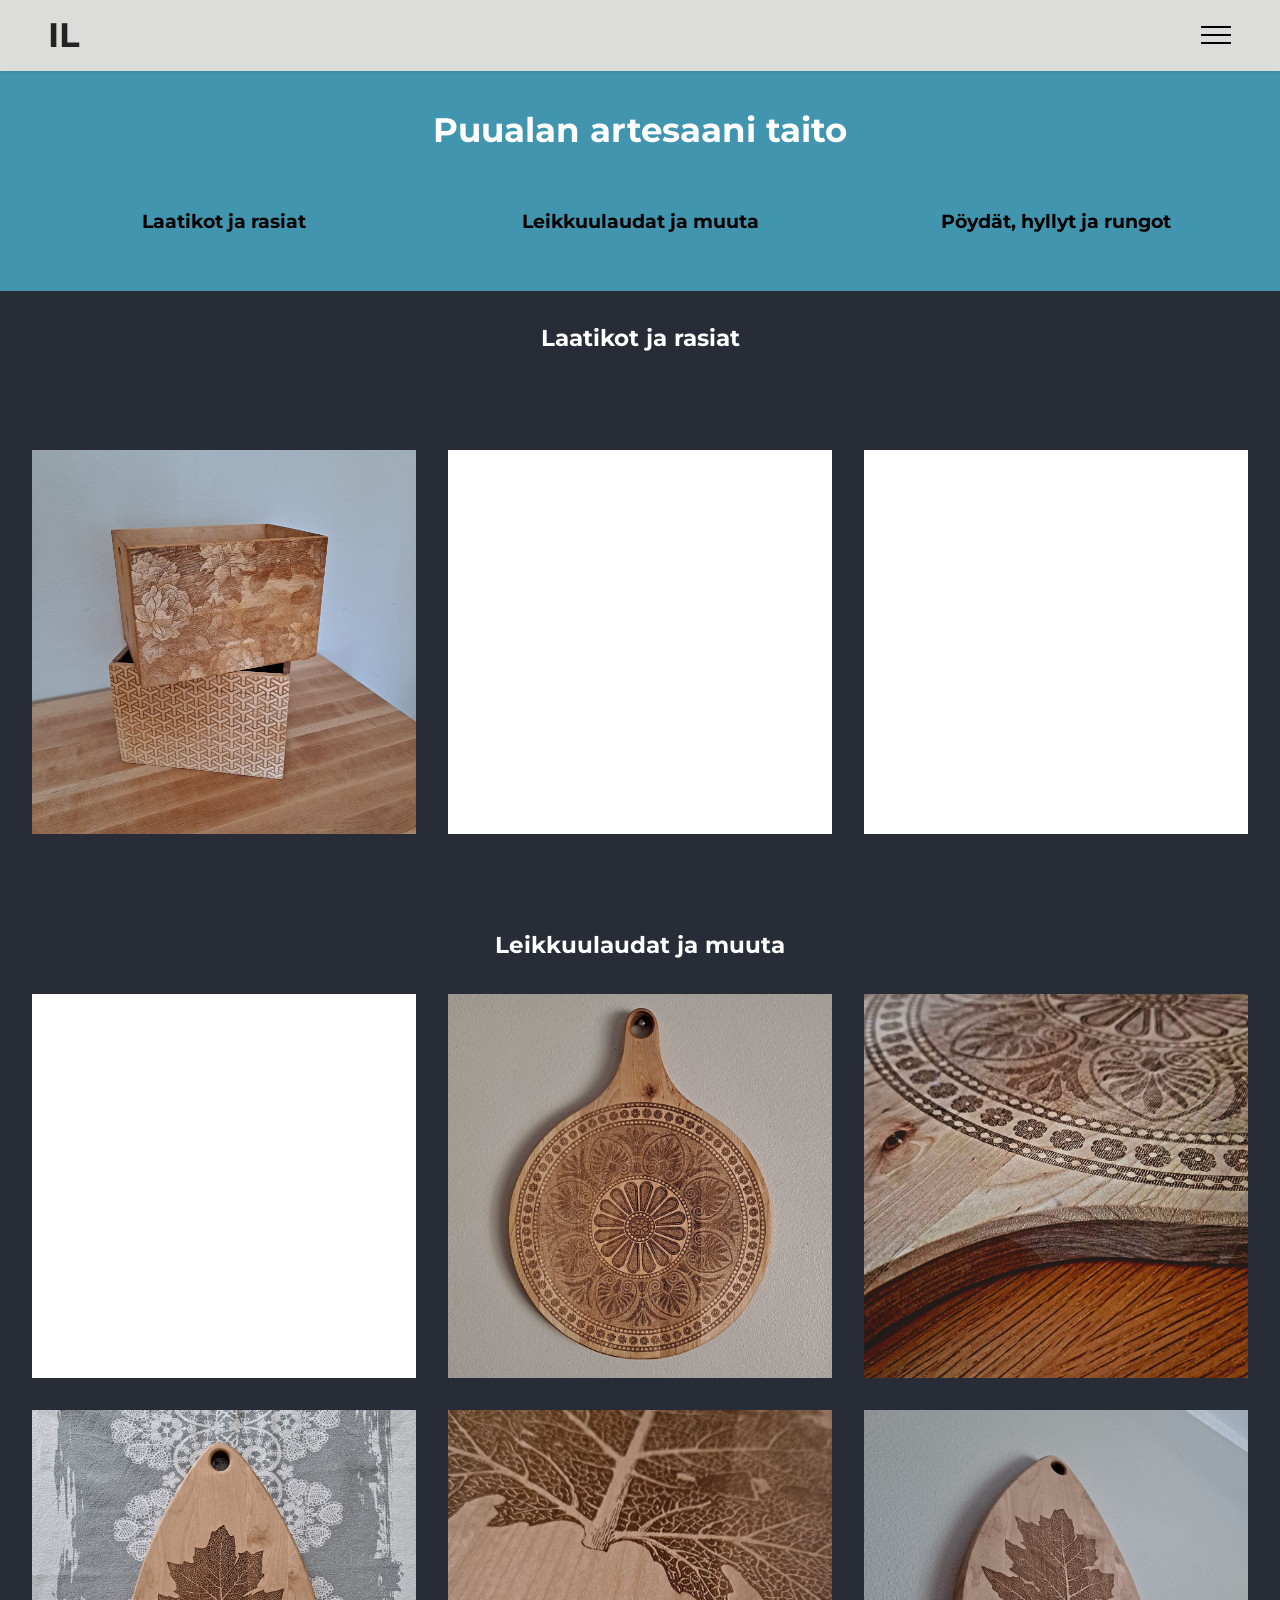
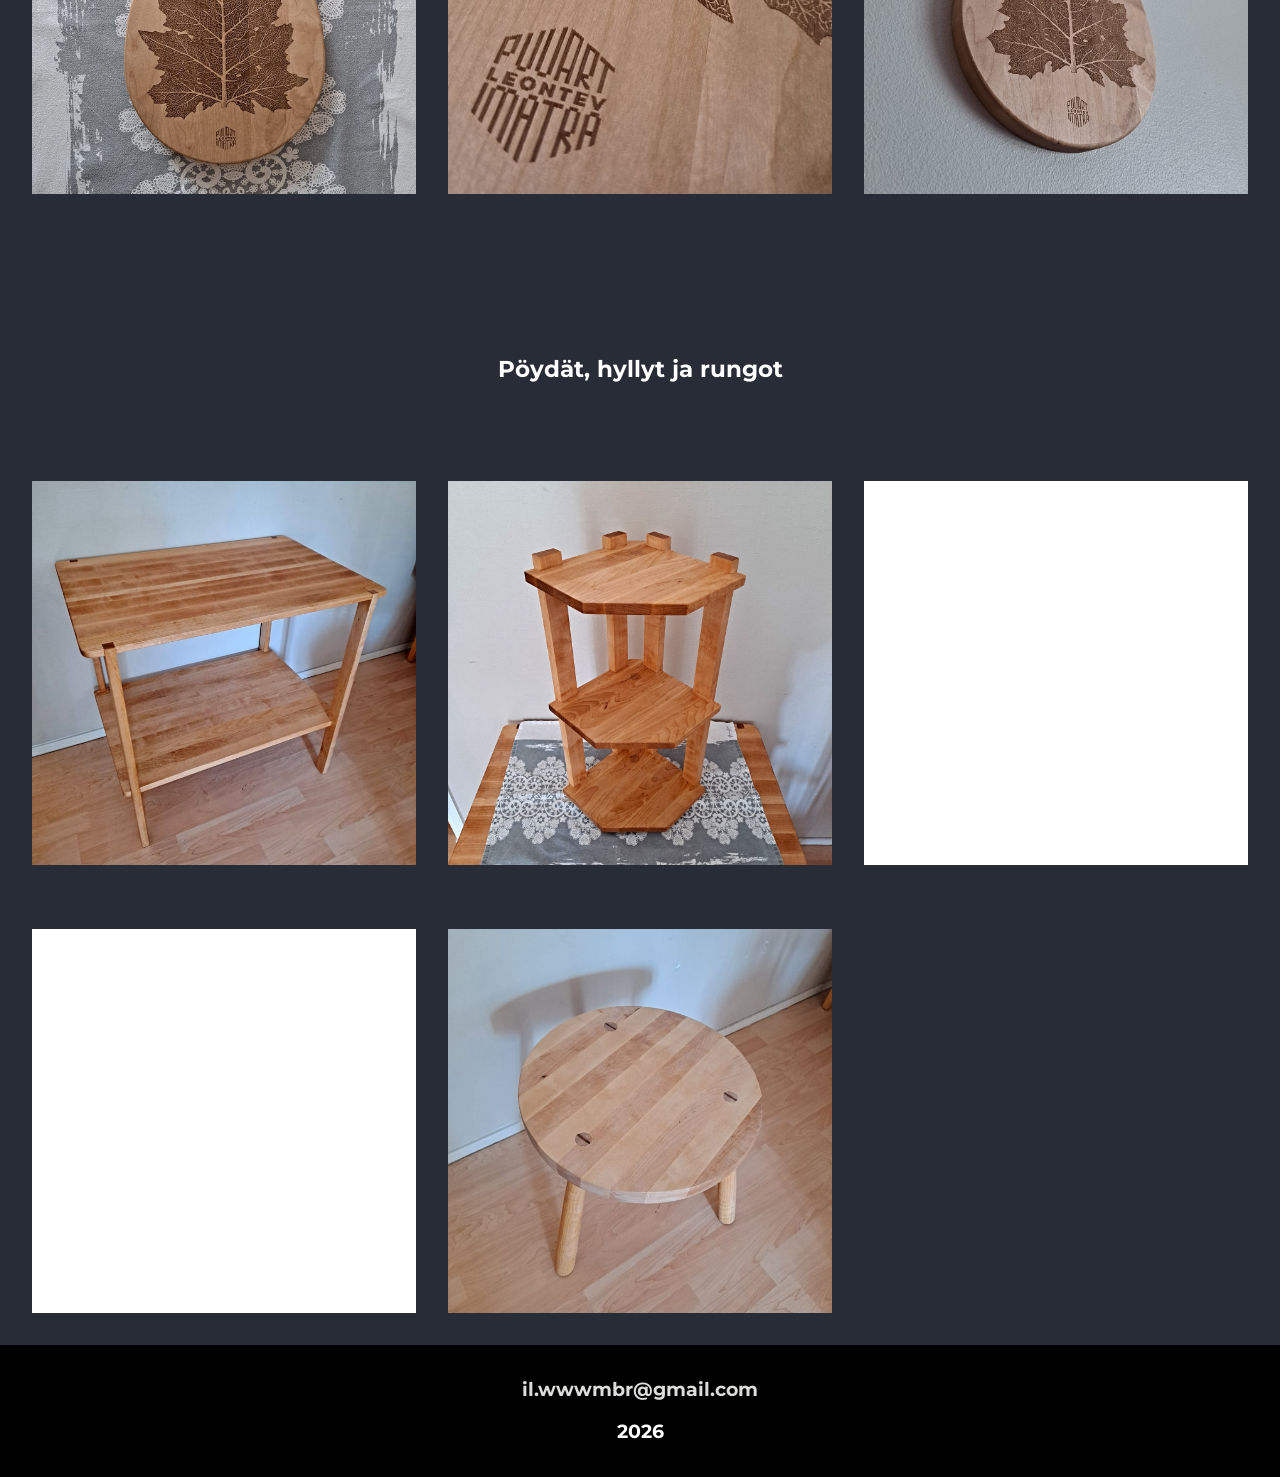
==== commit 68baab78: "2 2" ====
--- a/page1.html
+++ b/page1.html
@@ -10,15 +10,13 @@
   <meta name="description" content="">
   
   
-  <title>ILIA LEONTEV, puualan artesaani taito</title>
-  <link rel="stylesheet" href="assets/web/assets/mobirise-icons2/mobirise2.css">
+  <title>Puualan artesaani taito, Ilia Leontev</title>
   <link rel="stylesheet" href="assets/bootstrap/css/bootstrap.min.css">
   <link rel="stylesheet" href="assets/dropdown/css/style.css">
-  <link rel="stylesheet" href="assets/socicon/css/styles.css">
   <link rel="stylesheet" href="assets/theme/css/style.css">
   <link rel="preload" href="https://fonts.googleapis.com/css?family=Montserrat:100,200,300,400,500,600,700,800,900,100i,200i,300i,400i,500i,600i,700i,800i,900i&display=swap" as="style" onload="this.onload=null;this.rel='stylesheet'">
   <noscript><link rel="stylesheet" href="https://fonts.googleapis.com/css?family=Montserrat:100,200,300,400,500,600,700,800,900,100i,200i,300i,400i,500i,600i,700i,800i,900i&display=swap"></noscript>
-  <link rel="preload" as="style" href="assets/mobirise/css/mbr-additional.css?v=pO2giZ"><link rel="stylesheet" href="assets/mobirise/css/mbr-additional.css?v=pO2giZ" type="text/css">
+  <link rel="preload" as="style" href="assets/mobirise/css/mbr-additional.css?v=8TVHP4"><link rel="stylesheet" href="assets/mobirise/css/mbr-additional.css?v=8TVHP4" type="text/css">
 
   
   
@@ -29,7 +27,7 @@
   <section data-bs-version="5.1" class="menu menu1 cid-uZZmpllbdt" once="menu" id="menu1-h">
     
 
-    <nav class="navbar navbar-dropdown navbar-fixed-top navbar-expand-lg">
+    <nav class="navbar navbar-dropdown navbar-fixed-top collapsed">
         <div class="container-fluid">
             <div class="navbar-brand">
                 
@@ -44,8 +42,7 @@
                 </div>
             </button>
             <div class="collapse navbar-collapse" id="navbarSupportedContent">
-                <ul class="navbar-nav nav-dropdown nav-right" data-app-modern-menu="true"><li class="nav-item"><a class="nav-link link text-black text-primary display-4" href="page1.html">puuala</a></li>
-                    <li class="nav-item"><a class="nav-link link text-black text-primary display-4" href="page2.html">graafinen</a></li></ul>
+                <ul class="navbar-nav nav-dropdown nav-right" data-app-modern-menu="true"><li class="nav-item"><a class="nav-link link text-black text-primary display-4" href="page3.html">Karjalan lautanen</a></li><li class="nav-item"><a class="nav-link link text-black text-primary display-4" href="page5.html">Leikkuulauta Pizza</a></li><li class="nav-item"><a class="nav-link link text-black text-primary display-4" href="page4.html">Leikkuulauta Virta</a></li><li class="nav-item"><a class="nav-link link text-black text-primary display-4" href="page6.html">Lasinaluset</a></li><li class="nav-item"><a class="nav-link link text-black text-primary display-4" href="page1.html">puuala</a></li><li class="nav-item"><a class="nav-link link text-black text-primary display-4" href="page2.html">graafinen</a></li></ul>
                 
                 
             </div>
@@ -106,47 +103,47 @@
             <div class="item features-image col-12 col-md-6 col-lg-4 active">
                 <div class="item-wrapper">
                     <div class="item-img">
-                        <img src="assets/images/lal-uz-1-518x518.jpg" alt="" data-slide-to="0" data-bs-slide-to="0">
-                    </div>
-                    
-                    
-                </div>
-            </div><div class="item features-image col-12 col-md-6 col-lg-4">
-                <div class="item-wrapper">
-                    <div class="item-img">
-                        <img src="assets/images/lal-uz-2-2400x2400.jpg" alt="" data-slide-to="1" data-bs-slide-to="1">
-                    </div>
-                    
-                    
-                </div>
-            </div><div class="item features-image col-12 col-md-6 col-lg-4">
-                <div class="item-wrapper">
-                    <div class="item-img">
-                        <img src="assets/images/lal-uz-5-518x518.jpg" alt="" data-slide-to="2" data-bs-slide-to="2">
-                    </div>
-                    
-                    
-                </div>
-            </div><div class="item features-image col-12 col-md-6 col-lg-4">
-                <div class="item-wrapper">
-                    <div class="item-img">
-                        <img src="assets/images/lal-uz-6-2400x2400.jpg" alt="" data-slide-to="3" data-bs-slide-to="3">
-                    </div>
-                    
-                    
-                </div>
-            </div><div class="item features-image col-12 col-md-6 col-lg-4">
-                <div class="item-wrapper">
-                    <div class="item-img">
-                        <img src="assets/images/lal-uz-3-518x518.jpg" alt="" data-slide-to="4" data-bs-slide-to="4">
-                    </div>
-                    
-                    
-                </div>
-            </div><div class="item features-image col-12 col-md-6 col-lg-4">
-                <div class="item-wrapper">
-                    <div class="item-img">
-                        <img src="assets/images/lal-uz-4-2400x2400.jpg" alt="" data-slide-to="5" data-bs-slide-to="5">
+                        <img src="assets/images/lal-uz-1.jpg" alt="" data-slide-to="0" data-bs-slide-to="0">
+                    </div>
+                    
+                    
+                </div>
+            </div><div class="item features-image col-12 col-md-6 col-lg-4">
+                <div class="item-wrapper">
+                    <div class="item-img">
+                        <img src="assets/images/lal-uz-2.jpg" alt="" data-slide-to="1" data-bs-slide-to="1">
+                    </div>
+                    
+                    
+                </div>
+            </div><div class="item features-image col-12 col-md-6 col-lg-4">
+                <div class="item-wrapper">
+                    <div class="item-img">
+                        <img src="assets/images/lal-uz-5.jpg" alt="" data-slide-to="2" data-bs-slide-to="2">
+                    </div>
+                    
+                    
+                </div>
+            </div><div class="item features-image col-12 col-md-6 col-lg-4">
+                <div class="item-wrapper">
+                    <div class="item-img">
+                        <img src="assets/images/lal-uz-6.jpg" alt="" data-slide-to="3" data-bs-slide-to="3">
+                    </div>
+                    
+                    
+                </div>
+            </div><div class="item features-image col-12 col-md-6 col-lg-4">
+                <div class="item-wrapper">
+                    <div class="item-img">
+                        <img src="assets/images/lal-uz-3.jpg" alt="" data-slide-to="4" data-bs-slide-to="4">
+                    </div>
+                    
+                    
+                </div>
+            </div><div class="item features-image col-12 col-md-6 col-lg-4">
+                <div class="item-wrapper">
+                    <div class="item-img">
+                        <img src="assets/images/lal-uz-4.jpg" alt="" data-slide-to="5" data-bs-slide-to="5">
                     </div>
                     
                     
@@ -162,39 +159,39 @@
             </div><div class="item features-image col-12 col-md-6 col-lg-4">
                 <div class="item-wrapper">
                     <div class="item-img">
-                        <img src="assets/images/mas-1-2400x2400.jpg" alt="" data-slide-to="7" data-bs-slide-to="7">
-                    </div>
-                    
-                    
-                </div>
-            </div><div class="item features-image col-12 col-md-6 col-lg-4">
-                <div class="item-wrapper">
-                    <div class="item-img">
-                        <img src="assets/images/mas-5-2400x2400.jpg" alt="" data-slide-to="8" data-bs-slide-to="8">
-                    </div>
-                    
-                    
-                </div>
-            </div><div class="item features-image col-12 col-md-6 col-lg-4">
-                <div class="item-wrapper">
-                    <div class="item-img">
-                        <img src="assets/images/mas-3-2400x2400.jpg" alt="" data-slide-to="9" data-bs-slide-to="9">
-                    </div>
-                    
-                    
-                </div>
-            </div><div class="item features-image col-12 col-md-6 col-lg-4">
-                <div class="item-wrapper">
-                    <div class="item-img">
-                        <img src="assets/images/mas-4-2400x2400.jpg" alt="" data-slide-to="10" data-bs-slide-to="10">
-                    </div>
-                    
-                    
-                </div>
-            </div><div class="item features-image col-12 col-md-6 col-lg-4">
-                <div class="item-wrapper">
-                    <div class="item-img">
-                        <img src="assets/images/mas-2-2400x2400.jpg" alt="" data-slide-to="11" data-bs-slide-to="11">
+                        <img src="assets/images/mas-1.jpg" alt="" data-slide-to="7" data-bs-slide-to="7">
+                    </div>
+                    
+                    
+                </div>
+            </div><div class="item features-image col-12 col-md-6 col-lg-4">
+                <div class="item-wrapper">
+                    <div class="item-img">
+                        <img src="assets/images/mas-5.jpg" alt="" data-slide-to="8" data-bs-slide-to="8">
+                    </div>
+                    
+                    
+                </div>
+            </div><div class="item features-image col-12 col-md-6 col-lg-4">
+                <div class="item-wrapper">
+                    <div class="item-img">
+                        <img src="assets/images/mas-3.jpg" alt="" data-slide-to="9" data-bs-slide-to="9">
+                    </div>
+                    
+                    
+                </div>
+            </div><div class="item features-image col-12 col-md-6 col-lg-4">
+                <div class="item-wrapper">
+                    <div class="item-img">
+                        <img src="assets/images/mas-4.jpg" alt="" data-slide-to="10" data-bs-slide-to="10">
+                    </div>
+                    
+                    
+                </div>
+            </div><div class="item features-image col-12 col-md-6 col-lg-4">
+                <div class="item-wrapper">
+                    <div class="item-img">
+                        <img src="assets/images/mas-2.jpg" alt="" data-slide-to="11" data-bs-slide-to="11">
                     </div>
                     
                     
@@ -219,7 +216,7 @@
             <div class="item features-image col-12 col-md-6 col-lg-4 active">
                 <div class="item-wrapper">
                     <div class="item-img">
-                        <img src="assets/images/20240603-182816-ins-1080x1080.jpg" alt="" data-slide-to="0" data-bs-slide-to="0">
+                        <img src="assets/images/20240603-182816-ins.jpg" alt="" data-slide-to="0" data-bs-slide-to="0">
                     </div>
                     
                     
@@ -267,55 +264,55 @@
             </div><div class="item features-image col-12 col-md-6 col-lg-4">
                 <div class="item-wrapper">
                     <div class="item-img">
-                        <img src="assets/images/lojki-2400x2400.jpg" alt="" data-slide-to="6" data-bs-slide-to="6">
-                    </div>
-                    
-                    
-                </div>
-            </div><div class="item features-image col-12 col-md-6 col-lg-4">
-                <div class="item-wrapper">
-                    <div class="item-img">
-                        <img src="assets/images/lr-1-2400x2400.jpg" alt="" data-slide-to="7" data-bs-slide-to="7">
-                    </div>
-                    
-                    
-                </div>
-            </div><div class="item features-image col-12 col-md-6 col-lg-4">
-                <div class="item-wrapper">
-                    <div class="item-img">
-                        <img src="assets/images/lau-2-3000x3000.jpg" alt="" data-slide-to="8" data-bs-slide-to="8">
-                    </div>
-                    
-                    
-                </div>
-            </div><div class="item features-image col-12 col-md-6 col-lg-4">
-                <div class="item-wrapper">
-                    <div class="item-img">
-                        <img src="assets/images/lau-3-3000x3000.jpg" alt="" data-slide-to="9" data-bs-slide-to="9">
-                    </div>
-                    
-                    
-                </div>
-            </div><div class="item features-image col-12 col-md-6 col-lg-4">
-                <div class="item-wrapper">
-                    <div class="item-img">
-                        <img src="assets/images/lau-4-3000x3000.jpg" alt="" data-slide-to="10" data-bs-slide-to="10">
-                    </div>
-                    
-                    
-                </div>
-            </div><div class="item features-image col-12 col-md-6 col-lg-4">
-                <div class="item-wrapper">
-                    <div class="item-img">
-                        <img src="assets/images/orava-2400x2400.jpg" alt="" data-slide-to="11" data-bs-slide-to="11">
-                    </div>
-                    
-                    
-                </div>
-            </div><div class="item features-image col-12 col-md-6 col-lg-4">
-                <div class="item-wrapper">
-                    <div class="item-img">
-                        <img src="assets/images/20240317-185457-2712x2712.jpg" alt="" data-slide-to="12" data-bs-slide-to="12">
+                        <img src="assets/images/lojki.jpg" alt="" data-slide-to="6" data-bs-slide-to="6">
+                    </div>
+                    
+                    
+                </div>
+            </div><div class="item features-image col-12 col-md-6 col-lg-4">
+                <div class="item-wrapper">
+                    <div class="item-img">
+                        <img src="assets/images/lr-1.jpg" alt="" data-slide-to="7" data-bs-slide-to="7">
+                    </div>
+                    
+                    
+                </div>
+            </div><div class="item features-image col-12 col-md-6 col-lg-4">
+                <div class="item-wrapper">
+                    <div class="item-img">
+                        <img src="assets/images/lau-2.jpg" alt="" data-slide-to="8" data-bs-slide-to="8">
+                    </div>
+                    
+                    
+                </div>
+            </div><div class="item features-image col-12 col-md-6 col-lg-4">
+                <div class="item-wrapper">
+                    <div class="item-img">
+                        <img src="assets/images/lau-3.jpg" alt="" data-slide-to="9" data-bs-slide-to="9">
+                    </div>
+                    
+                    
+                </div>
+            </div><div class="item features-image col-12 col-md-6 col-lg-4">
+                <div class="item-wrapper">
+                    <div class="item-img">
+                        <img src="assets/images/lau-4.jpg" alt="" data-slide-to="10" data-bs-slide-to="10">
+                    </div>
+                    
+                    
+                </div>
+            </div><div class="item features-image col-12 col-md-6 col-lg-4">
+                <div class="item-wrapper">
+                    <div class="item-img">
+                        <img src="assets/images/orava.jpg" alt="" data-slide-to="11" data-bs-slide-to="11">
+                    </div>
+                    
+                    
+                </div>
+            </div><div class="item features-image col-12 col-md-6 col-lg-4">
+                <div class="item-wrapper">
+                    <div class="item-img">
+                        <img src="assets/images/ryby-1.jpg" alt="" data-slide-to="12" data-bs-slide-to="12">
                     </div>
                     
                     
@@ -340,63 +337,111 @@
             <div class="item features-image col-12 col-md-6 col-lg-4 active">
                 <div class="item-wrapper">
                     <div class="item-img">
-                        <img src="assets/images/20240830-114147-712x712.jpg" alt="" data-slide-to="0" data-bs-slide-to="0">
-                    </div>
-                    
-                    
-                </div>
-            </div><div class="item features-image col-12 col-md-6 col-lg-4">
-                <div class="item-wrapper">
-                    <div class="item-img">
-                        <img src="assets/images/hy03-2400x2400.jpg" alt="" data-slide-to="1" data-bs-slide-to="1">
-                    </div>
-                    
-                    
-                </div>
-            </div><div class="item features-image col-12 col-md-6 col-lg-4">
-                <div class="item-wrapper">
-                    <div class="item-img">
-                        <img src="assets/images/hy02-1280x1280.jpg" alt="" data-slide-to="2" data-bs-slide-to="2">
-                    </div>
-                    
-                    
-                </div>
-            </div><div class="item features-image col-12 col-md-6 col-lg-4">
-                <div class="item-wrapper">
-                    <div class="item-img">
-                        <img src="assets/images/run1-1-712x712.jpg" alt="" data-slide-to="3" data-bs-slide-to="3">
-                    </div>
-                    
-                    
-                </div>
-            </div><div class="item features-image col-12 col-md-6 col-lg-4">
-                <div class="item-wrapper">
-                    <div class="item-img">
-                        <img src="assets/images/run1-3-712x712.jpg" alt="" data-slide-to="4" data-bs-slide-to="4">
-                    </div>
-                    
-                    
-                </div>
-            </div><div class="item features-image col-12 col-md-6 col-lg-4">
-                <div class="item-wrapper">
-                    <div class="item-img">
-                        <img src="assets/images/run1-4-712x712.jpg" alt="" data-slide-to="5" data-bs-slide-to="5">
-                    </div>
-                    
-                    
-                </div>
-            </div><div class="item features-image col-12 col-md-6 col-lg-4">
-                <div class="item-wrapper">
-                    <div class="item-img">
-                        <img src="assets/images/run1-5-712x712.jpg" alt="" data-slide-to="6" data-bs-slide-to="6">
-                    </div>
-                    
-                    
-                </div>
-            </div><div class="item features-image col-12 col-md-6 col-lg-4">
-                <div class="item-wrapper">
-                    <div class="item-img">
-                        <img src="assets/images/20240830-114413-712x712.jpg" alt="" data-slide-to="7" data-bs-slide-to="7">
+                        <img src="assets/images/k-r01.jpg" alt="" data-slide-to="0" data-bs-slide-to="0">
+                    </div>
+                    
+                    
+                </div>
+            </div><div class="item features-image col-12 col-md-6 col-lg-4 active">
+                <div class="item-wrapper">
+                    <div class="item-img">
+                        <img src="assets/images/k-r02.jpg" alt="" data-slide-to="1" data-bs-slide-to="1">
+                    </div>
+                    
+                    
+                </div>
+            </div><div class="item features-image col-12 col-md-6 col-lg-4 active">
+                <div class="item-wrapper">
+                    <div class="item-img">
+                        <img src="assets/images/k-r03.jpg" alt="" data-slide-to="2" data-bs-slide-to="2">
+                    </div>
+                    
+                    
+                </div>
+            </div><div class="item features-image col-12 col-md-6 col-lg-4 active">
+                <div class="item-wrapper">
+                    <div class="item-img">
+                        <img src="assets/images/k-r04.jpg" alt="" data-slide-to="3" data-bs-slide-to="3">
+                    </div>
+                    
+                    
+                </div>
+            </div><div class="item features-image col-12 col-md-6 col-lg-4 active">
+                <div class="item-wrapper">
+                    <div class="item-img">
+                        <img src="assets/images/k-r05.jpg" alt="" data-slide-to="4" data-bs-slide-to="4">
+                    </div>
+                    
+                    
+                </div>
+            </div><div class="item features-image col-12 col-md-6 col-lg-4 active">
+                <div class="item-wrapper">
+                    <div class="item-img">
+                        <img src="assets/images/k-r06.jpg" alt="" data-slide-to="5" data-bs-slide-to="5">
+                    </div>
+                    
+                    
+                </div>
+            </div><div class="item features-image col-12 col-md-6 col-lg-4">
+                <div class="item-wrapper">
+                    <div class="item-img">
+                        <img src="assets/images/20240830-114147-712x712.jpg" alt="" data-slide-to="6" data-bs-slide-to="6">
+                    </div>
+                    
+                    
+                </div>
+            </div><div class="item features-image col-12 col-md-6 col-lg-4">
+                <div class="item-wrapper">
+                    <div class="item-img">
+                        <img src="assets/images/hy03-2400x2400.jpg" alt="" data-slide-to="7" data-bs-slide-to="7">
+                    </div>
+                    
+                    
+                </div>
+            </div><div class="item features-image col-12 col-md-6 col-lg-4">
+                <div class="item-wrapper">
+                    <div class="item-img">
+                        <img src="assets/images/hyl-2.jpg" alt="" data-slide-to="8" data-bs-slide-to="8">
+                    </div>
+                    
+                    
+                </div>
+            </div><div class="item features-image col-12 col-md-6 col-lg-4">
+                <div class="item-wrapper">
+                    <div class="item-img">
+                        <img src="assets/images/run1-1.jpg" alt="" data-slide-to="9" data-bs-slide-to="9">
+                    </div>
+                    
+                    
+                </div>
+            </div><div class="item features-image col-12 col-md-6 col-lg-4">
+                <div class="item-wrapper">
+                    <div class="item-img">
+                        <img src="assets/images/run1-3.jpg" alt="" data-slide-to="10" data-bs-slide-to="10">
+                    </div>
+                    
+                    
+                </div>
+            </div><div class="item features-image col-12 col-md-6 col-lg-4">
+                <div class="item-wrapper">
+                    <div class="item-img">
+                        <img src="assets/images/run1-4.jpg" alt="" data-slide-to="11" data-bs-slide-to="11">
+                    </div>
+                    
+                    
+                </div>
+            </div><div class="item features-image col-12 col-md-6 col-lg-4">
+                <div class="item-wrapper">
+                    <div class="item-img">
+                        <img src="assets/images/run1-5.jpg" alt="" data-slide-to="12" data-bs-slide-to="12">
+                    </div>
+                    
+                    
+                </div>
+            </div><div class="item features-image col-12 col-md-6 col-lg-4">
+                <div class="item-wrapper">
+                    <div class="item-img">
+                        <img src="assets/images/20240830-114413-712x712.jpg" alt="" data-slide-to="13" data-bs-slide-to="13">
                     </div>
                     
                     
@@ -429,7 +474,7 @@
             </div>
             
             <div class="row row-copirayt">
-                <p class="mbr-text mb-0 mbr-fonts-style mbr-white align-center display-7"><strong>IL</strong></p>
+                <p class="mbr-text mb-0 mbr-fonts-style mbr-white align-center display-7"><strong>2026</strong></p>
             </div>
         </div>
     </div>
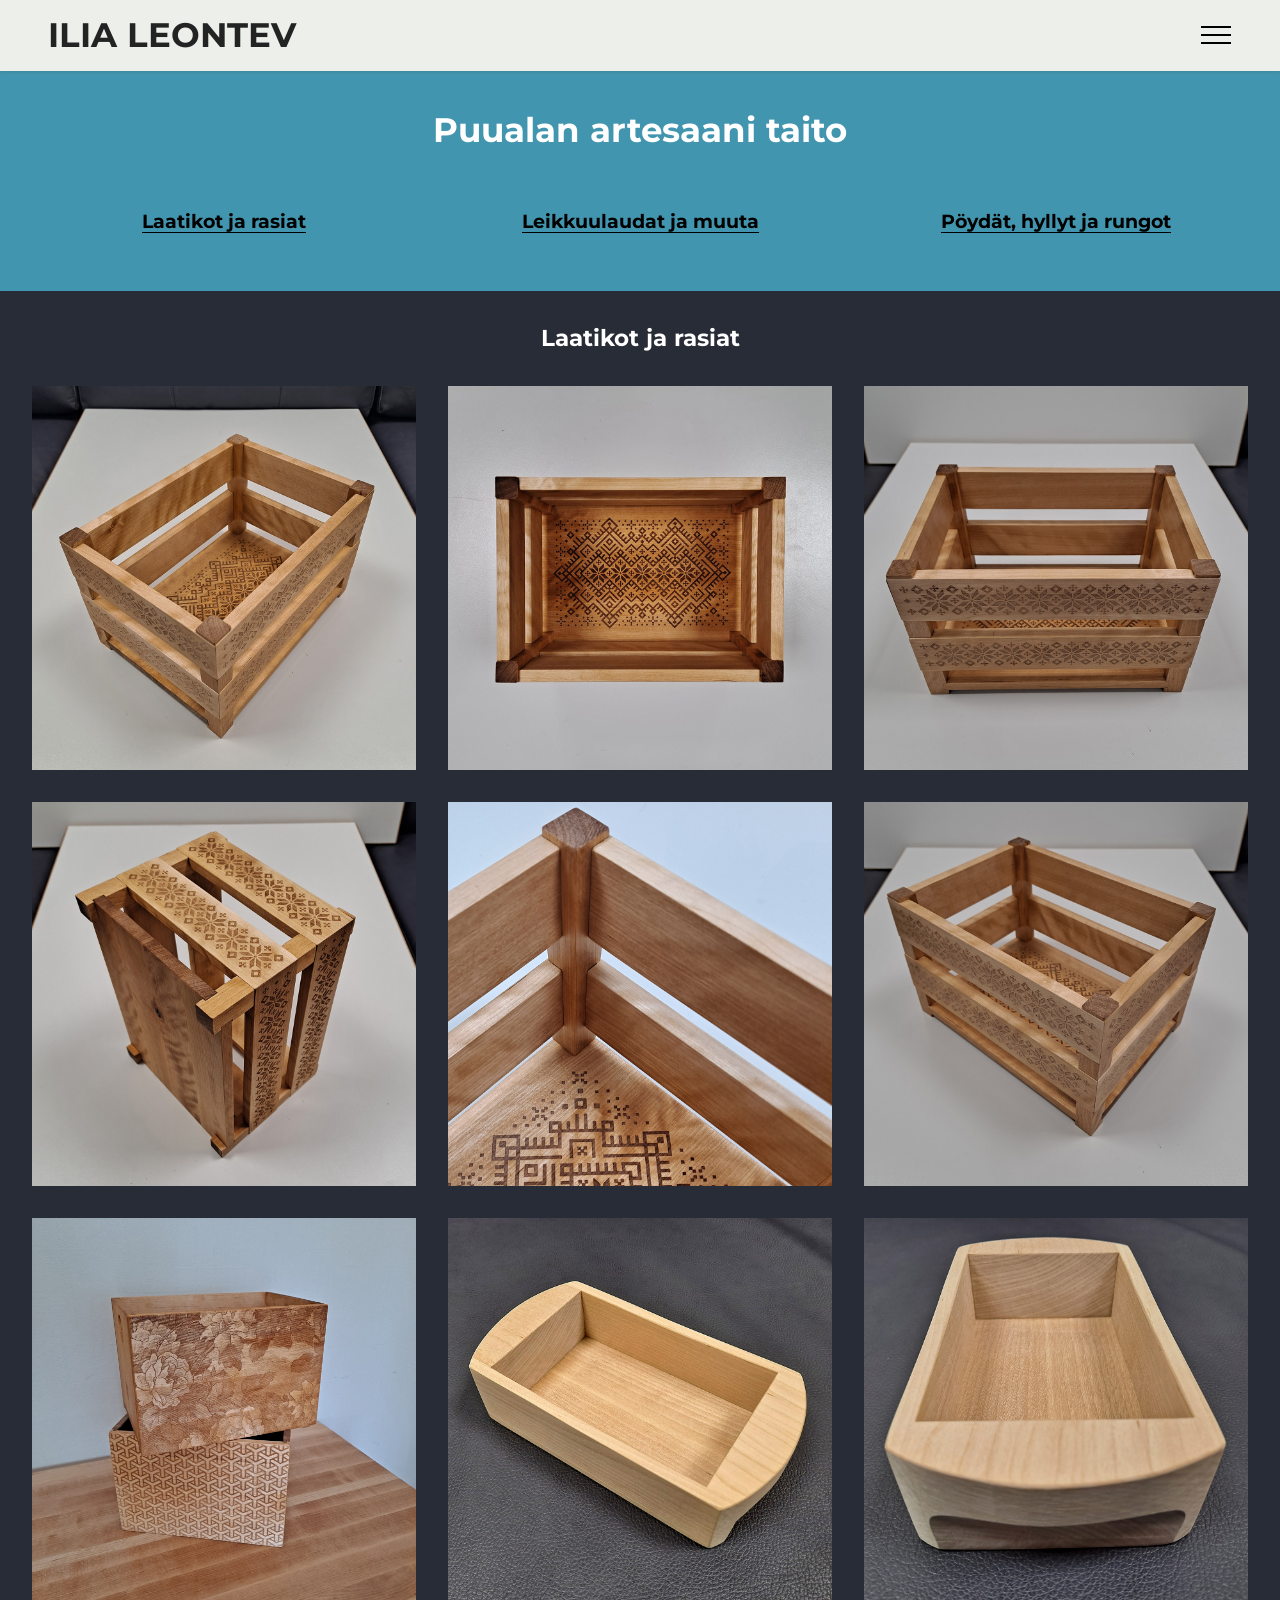
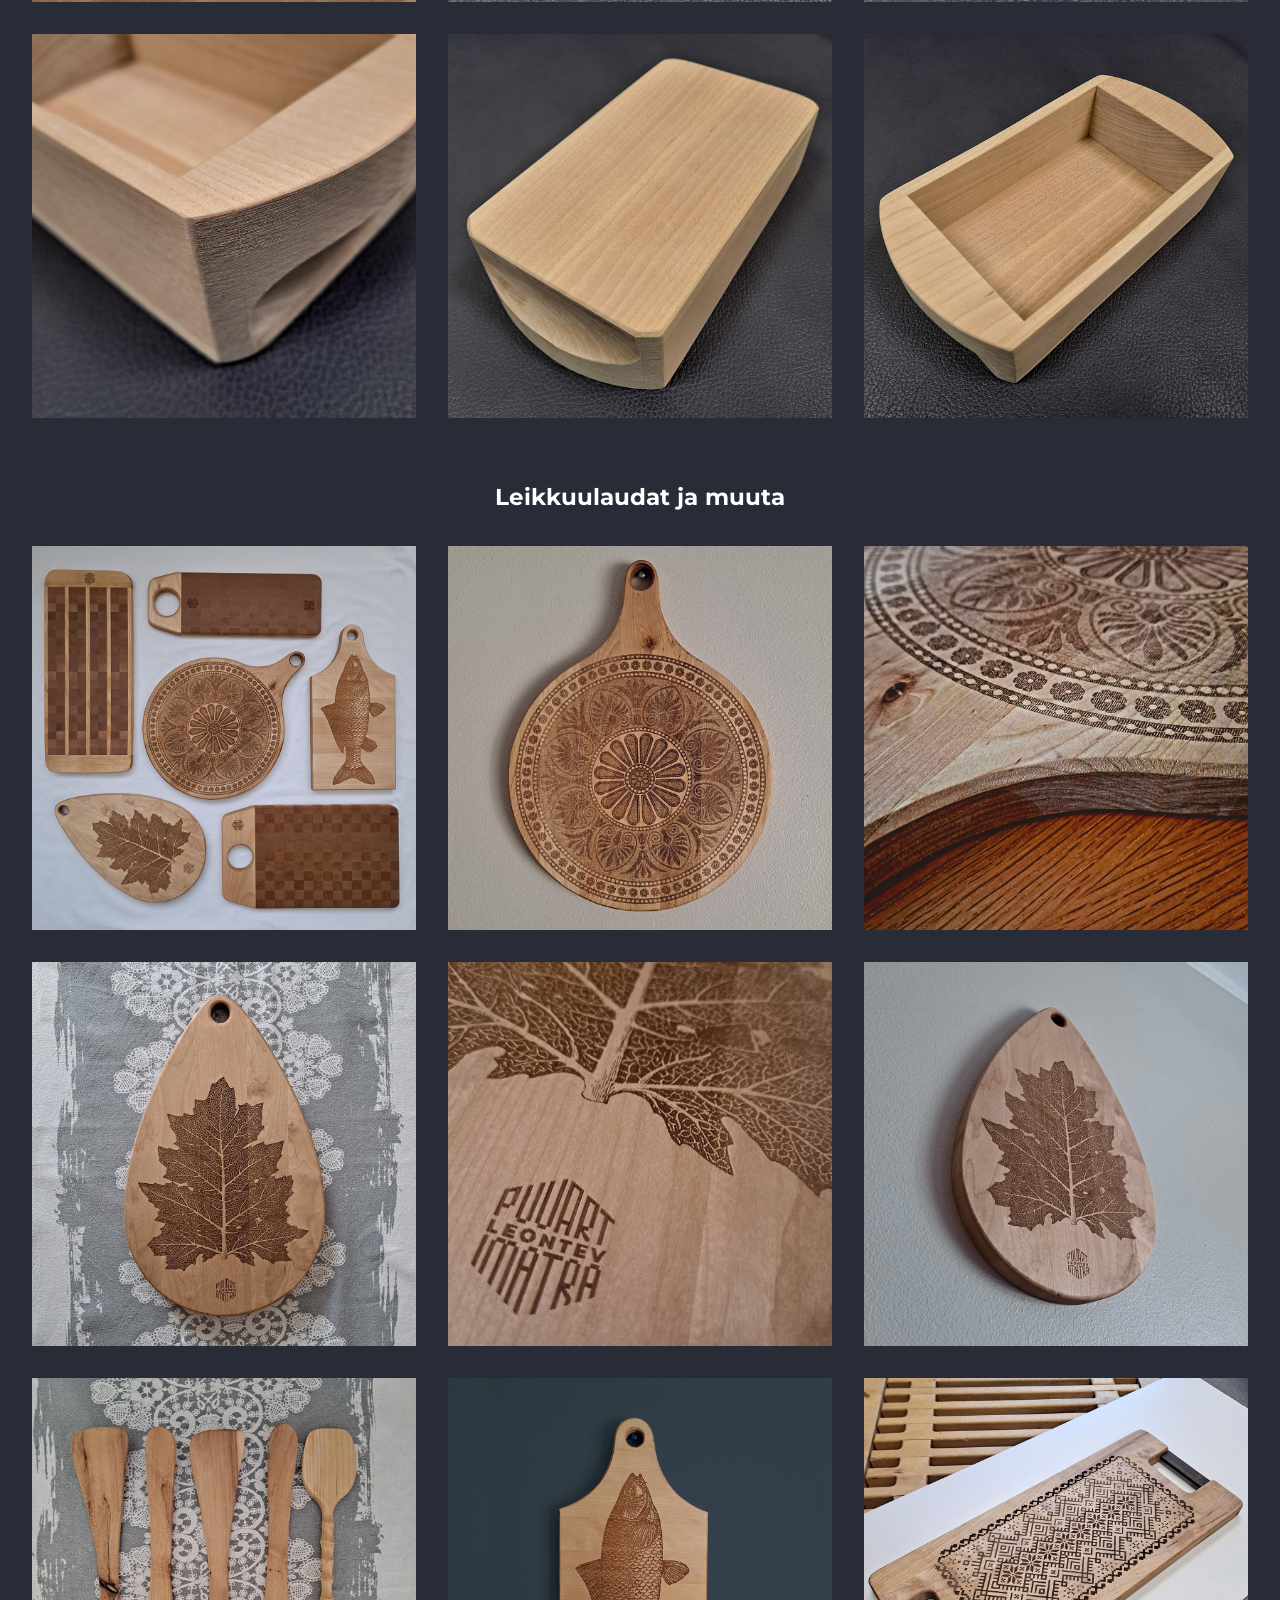
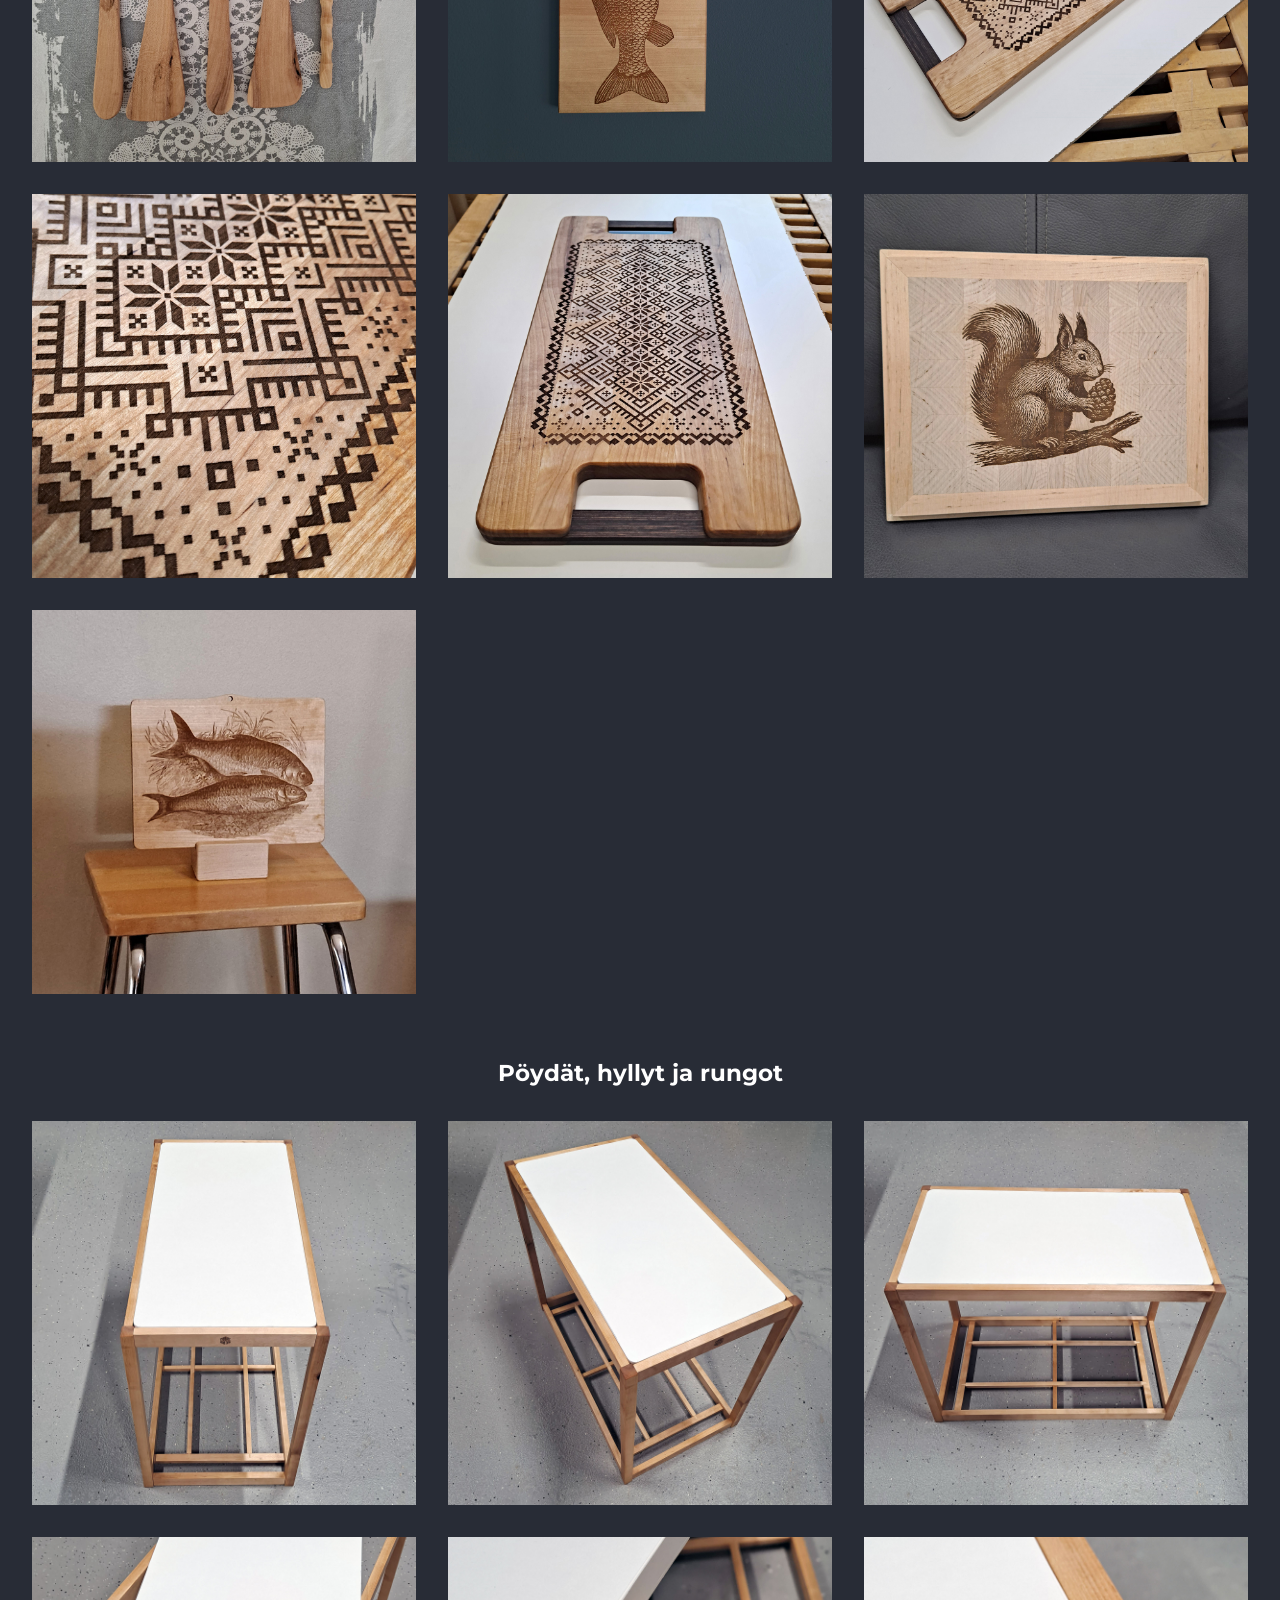
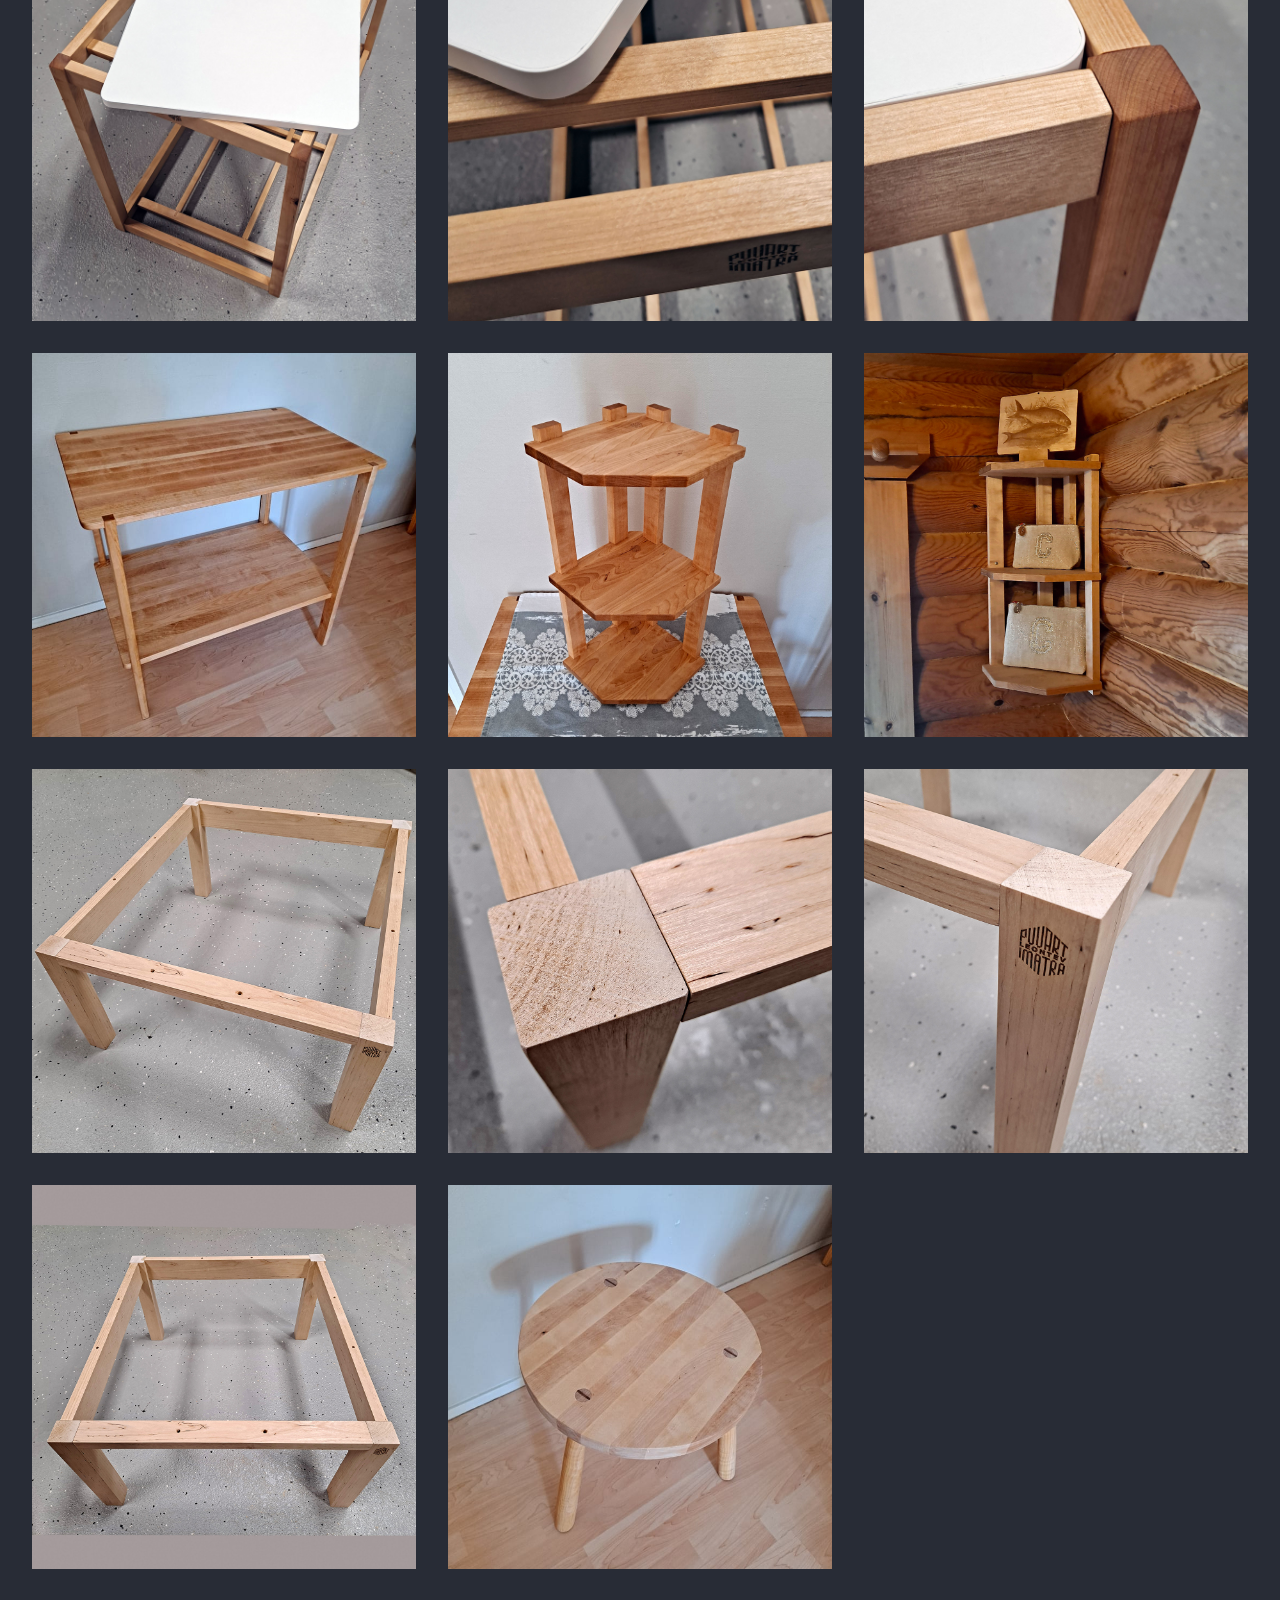
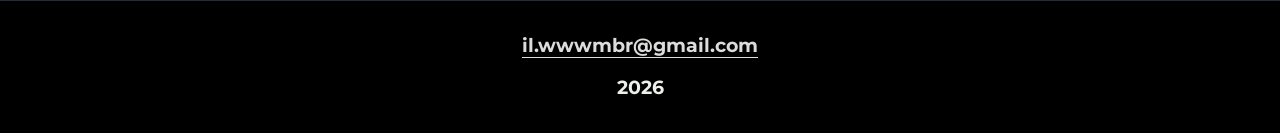
==== commit b2689038: "3" ====
--- a/page1.html
+++ b/page1.html
@@ -7,16 +7,18 @@
   <meta name="generator" content="Mobirise v6.1.4, mobirise.com">
   <meta name="viewport" content="width=device-width, initial-scale=1, minimum-scale=1">
   <link rel="shortcut icon" href="assets/images/logoil64-64x64.png" type="image/x-icon">
-  <meta name="description" content="">
+  <meta name="description" content="Puualan artesaanin taidot Ilia Leontevilta esittelevät monipuolisesti valmistettuja puutuotteita. Sivulla näkyvät laatikot ja rasiat, leikkuulaudat sekä pöydät, hyllyt ja rungot. Työt yhdistävät käytännöllisyyden, kestävyyden ja esteettisen muotoilun.">
   
   
   <title>Puualan artesaani taito, Ilia Leontev</title>
+  <link rel="stylesheet" href="assets/web/assets/mobirise-icons2/mobirise2.css">
   <link rel="stylesheet" href="assets/bootstrap/css/bootstrap.min.css">
   <link rel="stylesheet" href="assets/dropdown/css/style.css">
+  <link rel="stylesheet" href="assets/socicon/css/styles.css">
   <link rel="stylesheet" href="assets/theme/css/style.css">
   <link rel="preload" href="https://fonts.googleapis.com/css?family=Montserrat:100,200,300,400,500,600,700,800,900,100i,200i,300i,400i,500i,600i,700i,800i,900i&display=swap" as="style" onload="this.onload=null;this.rel='stylesheet'">
   <noscript><link rel="stylesheet" href="https://fonts.googleapis.com/css?family=Montserrat:100,200,300,400,500,600,700,800,900,100i,200i,300i,400i,500i,600i,700i,800i,900i&display=swap"></noscript>
-  <link rel="preload" as="style" href="assets/mobirise/css/mbr-additional.css?v=8TVHP4"><link rel="stylesheet" href="assets/mobirise/css/mbr-additional.css?v=8TVHP4" type="text/css">
+  <link rel="preload" as="style" href="assets/mobirise/css/mbr-additional.css?v=WZYtLU"><link rel="stylesheet" href="assets/mobirise/css/mbr-additional.css?v=WZYtLU" type="text/css">
 
   
   
@@ -31,7 +33,7 @@
         <div class="container-fluid">
             <div class="navbar-brand">
                 
-                <span class="navbar-caption-wrap"><a class="navbar-caption text-black text-primary display-2" href="index.html">IL</a></span>
+                <span class="navbar-caption-wrap"><a class="navbar-caption text-black text-primary display-2" href="index.html">ILIA LEONTEV</a></span>
             </div>
             <button class="navbar-toggler" type="button" data-toggle="collapse" data-bs-toggle="collapse" data-target="#navbarSupportedContent" data-bs-target="#navbarSupportedContent" aria-controls="navbarNavAltMarkup" aria-expanded="false" aria-label="Toggle navigation">
                 <div class="hamburger">
@@ -42,7 +44,7 @@
                 </div>
             </button>
             <div class="collapse navbar-collapse" id="navbarSupportedContent">
-                <ul class="navbar-nav nav-dropdown nav-right" data-app-modern-menu="true"><li class="nav-item"><a class="nav-link link text-black text-primary display-4" href="page3.html">Karjalan lautanen</a></li><li class="nav-item"><a class="nav-link link text-black text-primary display-4" href="page5.html">Leikkuulauta Pizza</a></li><li class="nav-item"><a class="nav-link link text-black text-primary display-4" href="page4.html">Leikkuulauta Virta</a></li><li class="nav-item"><a class="nav-link link text-black text-primary display-4" href="page6.html">Lasinaluset</a></li><li class="nav-item"><a class="nav-link link text-black text-primary display-4" href="page1.html">puuala</a></li><li class="nav-item"><a class="nav-link link text-black text-primary display-4" href="page2.html">graafinen</a></li></ul>
+                <ul class="navbar-nav nav-dropdown nav-right" data-app-modern-menu="true"><li class="nav-item"><a class="nav-link link text-black text-primary display-4" href="page3.html">Karjalan lautanen</a></li><li class="nav-item"><a class="nav-link link text-black text-primary display-4" href="page5.html">Leikkuulauta Pizza</a></li><li class="nav-item"><a class="nav-link link text-black text-primary display-4" href="page4.html">Leikkuulauta Virta</a></li><li class="nav-item"><a class="nav-link link text-black text-primary display-4" href="page6.html">Lasinaluset</a></li><li class="nav-item"><a class="nav-link link text-black text-primary display-4" href="page1.html">Puuala</a></li><li class="nav-item"><a class="nav-link link text-black text-primary display-4" href="page2.html">Graafinen</a></li></ul>
                 
                 
             </div>
--- a/assets/web/assets/mobirise-icons2/mobirise2.css
+++ b/assets/web/assets/mobirise-icons2/mobirise2.css
@@ -0,0 +1,498 @@
+@font-face {
+  font-family: 'Moririse2';
+  font-display: swap;
+  src:  url('mobirise2.eot?f2bix4');
+  src:  url('mobirise2.eot?f2bix4#iefix') format('embedded-opentype'),
+    url('mobirise2.ttf?f2bix4') format('truetype'),
+    url('mobirise2.woff?f2bix4') format('woff'),
+    url('mobirise2.svg?f2bix4#mobirise2') format('svg');
+  font-weight: normal;
+  font-style: normal;
+}
+
+[class^="mobi-"], [class*=" mobi-"] {
+  /* use !important to prevent issues with browser extensions that change fonts */
+  font-family: 'Moririse2' !important;
+  speak: none;
+  font-style: normal;
+  font-weight: normal;
+  font-variant: normal;
+  text-transform: none;
+  line-height: 1;
+
+  /* Better Font Rendering =========== */
+  -webkit-font-smoothing: antialiased;
+  -moz-osx-font-smoothing: grayscale;
+}
+
+.mobi-mbri-add-submenu:before {
+  content: "\e900";
+}
+.mobi-mbri-alert:before {
+  content: "\e901";
+}
+.mobi-mbri-align-center:before {
+  content: "\e902";
+}
+.mobi-mbri-align-justify:before {
+  content: "\e903";
+}
+.mobi-mbri-align-left:before {
+  content: "\e904";
+}
+.mobi-mbri-align-right:before {
+  content: "\e905";
+}
+.mobi-mbri-android:before {
+  content: "\e906";
+}
+.mobi-mbri-apple:before {
+  content: "\e907";
+}
+.mobi-mbri-arrow-down:before {
+  content: "\e908";
+}
+.mobi-mbri-arrow-next:before {
+  content: "\e909";
+}
+.mobi-mbri-arrow-prev:before {
+  content: "\e90a";
+}
+.mobi-mbri-arrow-up:before {
+  content: "\e90b";
+}
+.mobi-mbri-bold:before {
+  content: "\e90c";
+}
+.mobi-mbri-bookmark:before {
+  content: "\e90d";
+}
+.mobi-mbri-bootstrap:before {
+  content: "\e90e";
+}
+.mobi-mbri-briefcase:before {
+  content: "\e90f";
+}
+.mobi-mbri-browse:before {
+  content: "\e910";
+}
+.mobi-mbri-bulleted-list:before {
+  content: "\e911";
+}
+.mobi-mbri-calendar:before {
+  content: "\e912";
+}
+.mobi-mbri-camera:before {
+  content: "\e913";
+}
+.mobi-mbri-cart-add:before {
+  content: "\e914";
+}
+.mobi-mbri-cart-full:before {
+  content: "\e915";
+}
+.mobi-mbri-cash:before {
+  content: "\e916";
+}
+.mobi-mbri-change-style:before {
+  content: "\e917";
+}
+.mobi-mbri-chat:before {
+  content: "\e918";
+}
+.mobi-mbri-clock:before {
+  content: "\e919";
+}
+.mobi-mbri-close:before {
+  content: "\e91a";
+}
+.mobi-mbri-cloud:before {
+  content: "\e91b";
+}
+.mobi-mbri-code:before {
+  content: "\e91c";
+}
+.mobi-mbri-contact-form:before {
+  content: "\e91d";
+}
+.mobi-mbri-credit-card:before {
+  content: "\e91e";
+}
+.mobi-mbri-cursor-click:before {
+  content: "\e91f";
+}
+.mobi-mbri-cust-feedback:before {
+  content: "\e920";
+}
+.mobi-mbri-database:before {
+  content: "\e921";
+}
+.mobi-mbri-delivery:before {
+  content: "\e922";
+}
+.mobi-mbri-desktop:before {
+  content: "\e923";
+}
+.mobi-mbri-devices:before {
+  content: "\e924";
+}
+.mobi-mbri-down:before {
+  content: "\e925";
+}
+.mobi-mbri-download-2:before {
+  content: "\e926";
+}
+.mobi-mbri-download:before {
+  content: "\e927";
+}
+.mobi-mbri-drag-n-drop-2:before {
+  content: "\e928";
+}
+.mobi-mbri-drag-n-drop:before {
+  content: "\e929";
+}
+.mobi-mbri-edit-2:before {
+  content: "\e92a";
+}
+.mobi-mbri-edit:before {
+  content: "\e92b";
+}
+.mobi-mbri-error:before {
+  content: "\e92c";
+}
+.mobi-mbri-extension:before {
+  content: "\e92d";
+}
+.mobi-mbri-features:before {
+  content: "\e92e";
+}
+.mobi-mbri-file:before {
+  content: "\e92f";
+}
+.mobi-mbri-flag:before {
+  content: "\e930";
+}
+.mobi-mbri-folder:before {
+  content: "\e931";
+}
+.mobi-mbri-gift:before {
+  content: "\e932";
+}
+.mobi-mbri-github:before {
+  content: "\e933";
+}
+.mobi-mbri-globe-2:before {
+  content: "\e934";
+}
+.mobi-mbri-globe:before {
+  content: "\e935";
+}
+.mobi-mbri-growing-chart:before {
+  content: "\e936";
+}
+.mobi-mbri-hearth:before {
+  content: "\e937";
+}
+.mobi-mbri-help:before {
+  content: "\e938";
+}
+.mobi-mbri-home:before {
+  content: "\e939";
+}
+.mobi-mbri-hot-cup:before {
+  content: "\e93a";
+}
+.mobi-mbri-idea:before {
+  content: "\e93b";
+}
+.mobi-mbri-image-gallery:before {
+  content: "\e93c";
+}
+.mobi-mbri-image-slider:before {
+  content: "\e93d";
+}
+.mobi-mbri-info:before {
+  content: "\e93e";
+}
+.mobi-mbri-italic:before {
+  content: "\e93f";
+}
+.mobi-mbri-key:before {
+  content: "\e940";
+}
+.mobi-mbri-laptop:before {
+  content: "\e941";
+}
+.mobi-mbri-layers:before {
+  content: "\e942";
+}
+.mobi-mbri-left-right:before {
+  content: "\e943";
+}
+.mobi-mbri-left:before {
+  content: "\e944";
+}
+.mobi-mbri-letter:before {
+  content: "\e945";
+}
+.mobi-mbri-like:before {
+  content: "\e946";
+}
+.mobi-mbri-link:before {
+  content: "\e947";
+}
+.mobi-mbri-lock:before {
+  content: "\e948";
+}
+.mobi-mbri-login:before {
+  content: "\e949";
+}
+.mobi-mbri-logout:before {
+  content: "\e94a";
+}
+.mobi-mbri-magic-stick:before {
+  content: "\e94b";
+}
+.mobi-mbri-map-pin:before {
+  content: "\e94c";
+}
+.mobi-mbri-menu:before {
+  content: "\e94d";
+}
+.mobi-mbri-mobile-2:before {
+  content: "\e94e";
+}
+.mobi-mbri-mobile-horizontal:before {
+  content: "\e94f";
+}
+.mobi-mbri-mobile:before {
+  content: "\e950";
+}
+.mobi-mbri-mobirise:before {
+  content: "\e951";
+}
+.mobi-mbri-more-horizontal:before {
+  content: "\e952";
+}
+.mobi-mbri-more-vertical:before {
+  content: "\e953";
+}
+.mobi-mbri-music:before {
+  content: "\e954";
+}
+.mobi-mbri-new-file:before {
+  content: "\e955";
+}
+.mobi-mbri-numbered-list:before {
+  content: "\e956";
+}
+.mobi-mbri-opened-folder:before {
+  content: "\e957";
+}
+.mobi-mbri-pages:before {
+  content: "\e958";
+}
+.mobi-mbri-paper-plane:before {
+  content: "\e959";
+}
+.mobi-mbri-paperclip:before {
+  content: "\e95a";
+}
+.mobi-mbri-phone:before {
+  content: "\e95b";
+}
+.mobi-mbri-photo:before {
+  content: "\e95c";
+}
+.mobi-mbri-photos:before {
+  content: "\e95d";
+}
+.mobi-mbri-pin:before {
+  content: "\e95e";
+}
+.mobi-mbri-play:before {
+  content: "\e95f";
+}
+.mobi-mbri-plus:before {
+  content: "\e960";
+}
+.mobi-mbri-preview:before {
+  content: "\e961";
+}
+.mobi-mbri-print:before {
+  content: "\e962";
+}
+.mobi-mbri-protect:before {
+  content: "\e963";
+}
+.mobi-mbri-question:before {
+  content: "\e964";
+}
+.mobi-mbri-quote-left:before {
+  content: "\e965";
+}
+.mobi-mbri-quote-right:before {
+  content: "\e966";
+}
+.mobi-mbri-redo:before {
+  content: "\e967";
+}
+.mobi-mbri-refresh:before {
+  content: "\e968";
+}
+.mobi-mbri-responsive-2:before {
+  content: "\e969";
+}
+.mobi-mbri-responsive:before {
+  content: "\e96a";
+}
+.mobi-mbri-right:before {
+  content: "\e96b";
+}
+.mobi-mbri-rocket:before {
+  content: "\e96c";
+}
+.mobi-mbri-sad-face:before {
+  content: "\e96d";
+}
+.mobi-mbri-sale:before {
+  content: "\e96e";
+}
+.mobi-mbri-save:before {
+  content: "\e96f";
+}
+.mobi-mbri-search:before {
+  content: "\e970";
+}
+.mobi-mbri-setting-2:before {
+  content: "\e971";
+}
+.mobi-mbri-setting-3:before {
+  content: "\e972";
+}
+.mobi-mbri-setting:before {
+  content: "\e973";
+}
+.mobi-mbri-share:before {
+  content: "\e974";
+}
+.mobi-mbri-shopping-bag:before {
+  content: "\e975";
+}
+.mobi-mbri-shopping-basket:before {
+  content: "\e976";
+}
+.mobi-mbri-shopping-cart:before {
+  content: "\e977";
+}
+.mobi-mbri-sites:before {
+  content: "\e978";
+}
+.mobi-mbri-smile-face:before {
+  content: "\e979";
+}
+.mobi-mbri-speed:before {
+  content: "\e97a";
+}
+.mobi-mbri-star:before {
+  content: "\e97b";
+}
+.mobi-mbri-success:before {
+  content: "\e97c";
+}
+.mobi-mbri-sun:before {
+  content: "\e97d";
+}
+.mobi-mbri-sun2:before {
+  content: "\e97e";
+}
+.mobi-mbri-tablet-vertical:before {
+  content: "\e97f";
+}
+.mobi-mbri-tablet:before {
+  content: "\e980";
+}
+.mobi-mbri-target:before {
+  content: "\e981";
+}
+.mobi-mbri-timer:before {
+  content: "\e982";
+}
+.mobi-mbri-to-ftp:before {
+  content: "\e983";
+}
+.mobi-mbri-to-local-drive:before {
+  content: "\e984";
+}
+.mobi-mbri-touch-swipe:before {
+  content: "\e985";
+}
+.mobi-mbri-touch:before {
+  content: "\e986";
+}
+.mobi-mbri-trash:before {
+  content: "\e987";
+}
+.mobi-mbri-underline:before {
+  content: "\e988";
+}
+.mobi-mbri-undo:before {
+  content: "\e989";
+}
+.mobi-mbri-unlink:before {
+  content: "\e98a";
+}
+.mobi-mbri-unlock:before {
+  content: "\e98b";
+}
+.mobi-mbri-up-down:before {
+  content: "\e98c";
+}
+.mobi-mbri-up:before {
+  content: "\e98d";
+}
+.mobi-mbri-update:before {
+  content: "\e98e";
+}
+.mobi-mbri-upload-2:before {
+  content: "\e98f";
+}
+.mobi-mbri-upload:before {
+  content: "\e990";
+}
+.mobi-mbri-user-2:before {
+  content: "\e991";
+}
+.mobi-mbri-user:before {
+  content: "\e992";
+}
+.mobi-mbri-users:before {
+  content: "\e993";
+}
+.mobi-mbri-video-play:before {
+  content: "\e994";
+}
+.mobi-mbri-video:before {
+  content: "\e995";
+}
+.mobi-mbri-watch:before {
+  content: "\e996";
+}
+.mobi-mbri-website-theme-2:before {
+  content: "\e997";
+}
+.mobi-mbri-website-theme:before {
+  content: "\e998";
+}
+.mobi-mbri-wifi:before {
+  content: "\e999";
+}
+.mobi-mbri-windows:before {
+  content: "\e99a";
+}
+.mobi-mbri-zoom-in:before {
+  content: "\e99b";
+}
+.mobi-mbri-zoom-out:before {
+  content: "\e99c";
+}
--- a/assets/socicon/css/styles.css
+++ b/assets/socicon/css/styles.css
@@ -0,0 +1,940 @@
+@charset "UTF-8";
+
+@font-face {
+  font-family: 'Socicon';
+  src:  url('../fonts/socicon.eot');
+  src:  url('../fonts/socicon.eot?#iefix') format('embedded-opentype'),
+    url('../fonts/socicon.woff2') format('woff2'),
+    url('../fonts/socicon.ttf') format('truetype'),
+    url('../fonts/socicon.woff') format('woff'),
+    url('../fonts/socicon.svg#socicon') format('svg');
+  font-weight: normal;
+  font-style: normal;
+  font-display: swap;
+}
+
+[data-icon]:before {
+  font-family: "socicon" !important;
+  content: attr(data-icon);
+  font-style: normal !important;
+  font-weight: normal !important;
+  font-variant: normal !important;
+  text-transform: none !important;
+  speak: none;
+  line-height: 1;
+  -webkit-font-smoothing: antialiased;
+  -moz-osx-font-smoothing: grayscale;
+}
+
+[class^="socicon-"], [class*=" socicon-"] {
+  /* use !important to prevent issues with browser extensions that change fonts */
+  font-family: 'Socicon' !important;
+  speak: none;
+  font-style: normal;
+  font-weight: normal;
+  font-variant: normal;
+  text-transform: none;
+  line-height: 1;
+
+  /* Better Font Rendering =========== */
+  -webkit-font-smoothing: antialiased;
+  -moz-osx-font-smoothing: grayscale;
+}
+
+.socicon-500px:before {
+  content: "\e000";
+}
+.socicon-8tracks:before {
+  content: "\e001";
+}
+.socicon-airbnb:before {
+  content: "\e002";
+}
+.socicon-alliance:before {
+  content: "\e003";
+}
+.socicon-amazon:before {
+  content: "\e004";
+}
+.socicon-amplement:before {
+  content: "\e005";
+}
+.socicon-android:before {
+  content: "\e006";
+}
+.socicon-angellist:before {
+  content: "\e007";
+}
+.socicon-apple:before {
+  content: "\e008";
+}
+.socicon-appnet:before {
+  content: "\e009";
+}
+.socicon-baidu:before {
+  content: "\e00a";
+}
+.socicon-bandcamp:before {
+  content: "\e00b";
+}
+.socicon-battlenet:before {
+  content: "\e00c";
+}
+.socicon-mixer:before {
+  content: "\e00d";
+}
+.socicon-bebee:before {
+  content: "\e00e";
+}
+.socicon-bebo:before {
+  content: "\e00f";
+}
+.socicon-behance:before {
+  content: "\e010";
+}
+.socicon-blizzard:before {
+  content: "\e011";
+}
+.socicon-blogger:before {
+  content: "\e012";
+}
+.socicon-buffer:before {
+  content: "\e013";
+}
+.socicon-chrome:before {
+  content: "\e014";
+}
+.socicon-coderwall:before {
+  content: "\e015";
+}
+.socicon-curse:before {
+  content: "\e016";
+}
+.socicon-dailymotion:before {
+  content: "\e017";
+}
+.socicon-deezer:before {
+  content: "\e018";
+}
+.socicon-delicious:before {
+  content: "\e019";
+}
+.socicon-deviantart:before {
+  content: "\e01a";
+}
+.socicon-diablo:before {
+  content: "\e01b";
+}
+.socicon-digg:before {
+  content: "\e01c";
+}
+.socicon-discord:before {
+  content: "\e01d";
+}
+.socicon-disqus:before {
+  content: "\e01e";
+}
+.socicon-douban:before {
+  content: "\e01f";
+}
+.socicon-draugiem:before {
+  content: "\e020";
+}
+.socicon-dribbble:before {
+  content: "\e021";
+}
+.socicon-drupal:before {
+  content: "\e022";
+}
+.socicon-ebay:before {
+  content: "\e023";
+}
+.socicon-ello:before {
+  content: "\e024";
+}
+.socicon-endomodo:before {
+  content: "\e025";
+}
+.socicon-envato:before {
+  content: "\e026";
+}
+.socicon-etsy:before {
+  content: "\e027";
+}
+.socicon-facebook:before {
+  content: "\e028";
+}
+.socicon-feedburner:before {
+  content: "\e029";
+}
+.socicon-filmweb:before {
+  content: "\e02a";
+}
+.socicon-firefox:before {
+  content: "\e02b";
+}
+.socicon-flattr:before {
+  content: "\e02c";
+}
+.socicon-flickr:before {
+  content: "\e02d";
+}
+.socicon-formulr:before {
+  content: "\e02e";
+}
+.socicon-forrst:before {
+  content: "\e02f";
+}
+.socicon-foursquare:before {
+  content: "\e030";
+}
+.socicon-friendfeed:before {
+  content: "\e031";
+}
+.socicon-github:before {
+  content: "\e032";
+}
+.socicon-goodreads:before {
+  content: "\e033";
+}
+.socicon-google:before {
+  content: "\e034";
+}
+.socicon-googlescholar:before {
+  content: "\e035";
+}
+.socicon-googlegroups:before {
+  content: "\e036";
+}
+.socicon-googlephotos:before {
+  content: "\e037";
+}
+.socicon-googleplus:before {
+  content: "\e038";
+}
+.socicon-grooveshark:before {
+  content: "\e039";
+}
+.socicon-hackerrank:before {
+  content: "\e03a";
+}
+.socicon-hearthstone:before {
+  content: "\e03b";
+}
+.socicon-hellocoton:before {
+  content: "\e03c";
+}
+.socicon-heroes:before {
+  content: "\e03d";
+}
+.socicon-smashcast:before {
+  content: "\e03e";
+}
+.socicon-horde:before {
+  content: "\e03f";
+}
+.socicon-houzz:before {
+  content: "\e040";
+}
+.socicon-icq:before {
+  content: "\e041";
+}
+.socicon-identica:before {
+  content: "\e042";
+}
+.socicon-imdb:before {
+  content: "\e043";
+}
+.socicon-instagram:before {
+  content: "\e044";
+}
+.socicon-issuu:before {
+  content: "\e045";
+}
+.socicon-istock:before {
+  content: "\e046";
+}
+.socicon-itunes:before {
+  content: "\e047";
+}
+.socicon-keybase:before {
+  content: "\e048";
+}
+.socicon-lanyrd:before {
+  content: "\e049";
+}
+.socicon-lastfm:before {
+  content: "\e04a";
+}
+.socicon-line:before {
+  content: "\e04b";
+}
+.socicon-linkedin:before {
+  content: "\e04c";
+}
+.socicon-livejournal:before {
+  content: "\e04d";
+}
+.socicon-lyft:before {
+  content: "\e04e";
+}
+.socicon-macos:before {
+  content: "\e04f";
+}
+.socicon-mail:before {
+  content: "\e050";
+}
+.socicon-medium:before {
+  content: "\e051";
+}
+.socicon-meetup:before {
+  content: "\e052";
+}
+.socicon-mixcloud:before {
+  content: "\e053";
+}
+.socicon-modelmayhem:before {
+  content: "\e054";
+}
+.socicon-mumble:before {
+  content: "\e055";
+}
+.socicon-myspace:before {
+  content: "\e056";
+}
+.socicon-newsvine:before {
+  content: "\e057";
+}
+.socicon-nintendo:before {
+  content: "\e058";
+}
+.socicon-npm:before {
+  content: "\e059";
+}
+.socicon-odnoklassniki:before {
+  content: "\e05a";
+}
+.socicon-openid:before {
+  content: "\e05b";
+}
+.socicon-opera:before {
+  content: "\e05c";
+}
+.socicon-outlook:before {
+  content: "\e05d";
+}
+.socicon-overwatch:before {
+  content: "\e05e";
+}
+.socicon-patreon:before {
+  content: "\e05f";
+}
+.socicon-paypal:before {
+  content: "\e060";
+}
+.socicon-periscope:before {
+  content: "\e061";
+}
+.socicon-persona:before {
+  content: "\e062";
+}
+.socicon-pinterest:before {
+  content: "\e063";
+}
+.socicon-play:before {
+  content: "\e064";
+}
+.socicon-player:before {
+  content: "\e065";
+}
+.socicon-playstation:before {
+  content: "\e066";
+}
+.socicon-pocket:before {
+  content: "\e067";
+}
+.socicon-qq:before {
+  content: "\e068";
+}
+.socicon-quora:before {
+  content: "\e069";
+}
+.socicon-raidcall:before {
+  content: "\e06a";
+}
+.socicon-ravelry:before {
+  content: "\e06b";
+}
+.socicon-reddit:before {
+  content: "\e06c";
+}
+.socicon-renren:before {
+  content: "\e06d";
+}
+.socicon-researchgate:before {
+  content: "\e06e";
+}
+.socicon-residentadvisor:before {
+  content: "\e06f";
+}
+.socicon-reverbnation:before {
+  content: "\e070";
+}
+.socicon-rss:before {
+  content: "\e071";
+}
+.socicon-sharethis:before {
+  content: "\e072";
+}
+.socicon-skype:before {
+  content: "\e073";
+}
+.socicon-slideshare:before {
+  content: "\e074";
+}
+.socicon-smugmug:before {
+  content: "\e075";
+}
+.socicon-snapchat:before {
+  content: "\e076";
+}
+.socicon-songkick:before {
+  content: "\e077";
+}
+.socicon-soundcloud:before {
+  content: "\e078";
+}
+.socicon-spotify:before {
+  content: "\e079";
+}
+.socicon-stackexchange:before {
+  content: "\e07a";
+}
+.socicon-stackoverflow:before {
+  content: "\e07b";
+}
+.socicon-starcraft:before {
+  content: "\e07c";
+}
+.socicon-stayfriends:before {
+  content: "\e07d";
+}
+.socicon-steam:before {
+  content: "\e07e";
+}
+.socicon-storehouse:before {
+  content: "\e07f";
+}
+.socicon-strava:before {
+  content: "\e080";
+}
+.socicon-streamjar:before {
+  content: "\e081";
+}
+.socicon-stumbleupon:before {
+  content: "\e082";
+}
+.socicon-swarm:before {
+  content: "\e083";
+}
+.socicon-teamspeak:before {
+  content: "\e084";
+}
+.socicon-teamviewer:before {
+  content: "\e085";
+}
+.socicon-technorati:before {
+  content: "\e086";
+}
+.socicon-telegram:before {
+  content: "\e087";
+}
+.socicon-tripadvisor:before {
+  content: "\e088";
+}
+.socicon-tripit:before {
+  content: "\e089";
+}
+.socicon-triplej:before {
+  content: "\e08a";
+}
+.socicon-tumblr:before {
+  content: "\e08b";
+}
+.socicon-twitch:before {
+  content: "\e08c";
+}
+.socicon-twitter:before {
+  content: "\e08d";
+}
+.socicon-uber:before {
+  content: "\e08e";
+}
+.socicon-ventrilo:before {
+  content: "\e08f";
+}
+.socicon-viadeo:before {
+  content: "\e090";
+}
+.socicon-viber:before {
+  content: "\e091";
+}
+.socicon-viewbug:before {
+  content: "\e092";
+}
+.socicon-vimeo:before {
+  content: "\e093";
+}
+.socicon-vine:before {
+  content: "\e094";
+}
+.socicon-vkontakte:before {
+  content: "\e095";
+}
+.socicon-warcraft:before {
+  content: "\e096";
+}
+.socicon-wechat:before {
+  content: "\e097";
+}
+.socicon-weibo:before {
+  content: "\e098";
+}
+.socicon-whatsapp:before {
+  content: "\e099";
+}
+.socicon-wikipedia:before {
+  content: "\e09a";
+}
+.socicon-windows:before {
+  content: "\e09b";
+}
+.socicon-wordpress:before {
+  content: "\e09c";
+}
+.socicon-wykop:before {
+  content: "\e09d";
+}
+.socicon-xbox:before {
+  content: "\e09e";
+}
+.socicon-xing:before {
+  content: "\e09f";
+}
+.socicon-yahoo:before {
+  content: "\e0a0";
+}
+.socicon-yammer:before {
+  content: "\e0a1";
+}
+.socicon-yandex:before {
+  content: "\e0a2";
+}
+.socicon-yelp:before {
+  content: "\e0a3";
+}
+.socicon-younow:before {
+  content: "\e0a4";
+}
+.socicon-youtube:before {
+  content: "\e0a5";
+}
+.socicon-zapier:before {
+  content: "\e0a6";
+}
+.socicon-zerply:before {
+  content: "\e0a7";
+}
+.socicon-zomato:before {
+  content: "\e0a8";
+}
+.socicon-zynga:before {
+  content: "\e0a9";
+}
+.socicon-bluesky:before {
+  content: "\e0aa";
+}
+.socicon-threads:before {
+  content: "\e0ab";
+}
+.socicon-spreadshirt:before {
+  content: "\e901";
+}
+.socicon-gamejolt:before {
+  content: "\e902";
+}
+.socicon-trello:before {
+  content: "\e903";
+}
+.socicon-tunein:before {
+  content: "\e904";
+}
+.socicon-bloglovin:before {
+  content: "\e905";
+}
+.socicon-gamewisp:before {
+  content: "\e906";
+}
+.socicon-messenger:before {
+  content: "\e907";
+}
+.socicon-pandora:before {
+  content: "\e908";
+}
+.socicon-augment:before {
+  content: "\e909";
+}
+.socicon-bitbucket:before {
+  content: "\e90a";
+}
+.socicon-fyuse:before {
+  content: "\e90b";
+}
+.socicon-yt-gaming:before {
+  content: "\e90c";
+}
+.socicon-sketchfab:before {
+  content: "\e90d";
+}
+.socicon-mobcrush:before {
+  content: "\e90e";
+}
+.socicon-microsoft:before {
+  content: "\e90f";
+}
+.socicon-realtor:before {
+  content: "\e910";
+}
+.socicon-tidal:before {
+  content: "\e911";
+}
+.socicon-qobuz:before {
+  content: "\e912";
+}
+.socicon-natgeo:before {
+  content: "\e913";
+}
+.socicon-mastodon:before {
+  content: "\e914";
+}
+.socicon-unsplash:before {
+  content: "\e915";
+}
+.socicon-homeadvisor:before {
+  content: "\e916";
+}
+.socicon-angieslist:before {
+  content: "\e917";
+}
+.socicon-codepen:before {
+  content: "\e918";
+}
+.socicon-slack:before {
+  content: "\e919";
+}
+.socicon-openaigym:before {
+  content: "\e91a";
+}
+.socicon-logmein:before {
+  content: "\e91b";
+}
+.socicon-fiverr:before {
+  content: "\e91c";
+}
+.socicon-gotomeeting:before {
+  content: "\e91d";
+}
+.socicon-aliexpress:before {
+  content: "\e91e";
+}
+.socicon-guru:before {
+  content: "\e91f";
+}
+.socicon-appstore:before {
+  content: "\e920";
+}
+.socicon-homes:before {
+  content: "\e921";
+}
+.socicon-zoom:before {
+  content: "\e922";
+}
+.socicon-alibaba:before {
+  content: "\e923";
+}
+.socicon-craigslist:before {
+  content: "\e924";
+}
+.socicon-wix:before {
+  content: "\e925";
+}
+.socicon-redfin:before {
+  content: "\e926";
+}
+.socicon-googlecalendar:before {
+  content: "\e927";
+}
+.socicon-shopify:before {
+  content: "\e928";
+}
+.socicon-freelancer:before {
+  content: "\e929";
+}
+.socicon-seedrs:before {
+  content: "\e92a";
+}
+.socicon-bing:before {
+  content: "\e92b";
+}
+.socicon-doodle:before {
+  content: "\e92c";
+}
+.socicon-bonanza:before {
+  content: "\e92d";
+}
+.socicon-squarespace:before {
+  content: "\e92e";
+}
+.socicon-toptal:before {
+  content: "\e92f";
+}
+.socicon-gust:before {
+  content: "\e930";
+}
+.socicon-ask:before {
+  content: "\e931";
+}
+.socicon-trulia:before {
+  content: "\e932";
+}
+.socicon-loomly:before {
+  content: "\e933";
+}
+.socicon-ghost:before {
+  content: "\e934";
+}
+.socicon-upwork:before {
+  content: "\e935";
+}
+.socicon-fundable:before {
+  content: "\e936";
+}
+.socicon-booking:before {
+  content: "\e937";
+}
+.socicon-googlemaps:before {
+  content: "\e938";
+}
+.socicon-zillow:before {
+  content: "\e939";
+}
+.socicon-niconico:before {
+  content: "\e93a";
+}
+.socicon-toneden:before {
+  content: "\e93b";
+}
+.socicon-crunchbase:before {
+  content: "\e93c";
+}
+.socicon-homefy:before {
+  content: "\e93d";
+}
+.socicon-calendly:before {
+  content: "\e93e";
+}
+.socicon-livemaster:before {
+  content: "\e93f";
+}
+.socicon-udemy:before {
+  content: "\e940";
+}
+.socicon-codered:before {
+  content: "\e941";
+}
+.socicon-origin:before {
+  content: "\e942";
+}
+.socicon-nextdoor:before {
+  content: "\e943";
+}
+.socicon-portfolio:before {
+  content: "\e944";
+}
+.socicon-instructables:before {
+  content: "\e945";
+}
+.socicon-gitlab:before {
+  content: "\e946";
+}
+.socicon-hackernews:before {
+  content: "\e947";
+}
+.socicon-smashwords:before {
+  content: "\e948";
+}
+.socicon-kobo:before {
+  content: "\e949";
+}
+.socicon-bookbub:before {
+  content: "\e94a";
+}
+.socicon-mailru:before {
+  content: "\e94b";
+}
+.socicon-moddb:before {
+  content: "\e94c";
+}
+.socicon-indiedb:before {
+  content: "\e94d";
+}
+.socicon-traxsource:before {
+  content: "\e94e";
+}
+.socicon-gamefor:before {
+  content: "\e94f";
+}
+.socicon-pixiv:before {
+  content: "\e950";
+}
+.socicon-myanimelist:before {
+  content: "\e951";
+}
+.socicon-blackberry:before {
+  content: "\e952";
+}
+.socicon-wickr:before {
+  content: "\e953";
+}
+.socicon-spip:before {
+  content: "\e954";
+}
+.socicon-napster:before {
+  content: "\e955";
+}
+.socicon-beatport:before {
+  content: "\e956";
+}
+.socicon-hackerone:before {
+  content: "\e957";
+}
+.socicon-internet:before {
+  content: "\e958";
+}
+.socicon-ubuntu:before {
+  content: "\e959";
+}
+.socicon-artstation:before {
+  content: "\e95a";
+}
+.socicon-invision:before {
+  content: "\e95b";
+}
+.socicon-torial:before {
+  content: "\e95c";
+}
+.socicon-collectorz:before {
+  content: "\e95d";
+}
+.socicon-seenthis:before {
+  content: "\e95e";
+}
+.socicon-googleplaymusic:before {
+  content: "\e95f";
+}
+.socicon-debian:before {
+  content: "\e960";
+}
+.socicon-filmfreeway:before {
+  content: "\e961";
+}
+.socicon-gnome:before {
+  content: "\e962";
+}
+.socicon-itchio:before {
+  content: "\e963";
+}
+.socicon-jamendo:before {
+  content: "\e964";
+}
+.socicon-mix:before {
+  content: "\e965";
+}
+.socicon-sharepoint:before {
+  content: "\e966";
+}
+.socicon-tinder:before {
+  content: "\e967";
+}
+.socicon-windguru:before {
+  content: "\e968";
+}
+.socicon-cdbaby:before {
+  content: "\e969";
+}
+.socicon-elementaryos:before {
+  content: "\e96a";
+}
+.socicon-stage32:before {
+  content: "\e96b";
+}
+.socicon-tiktok:before {
+  content: "\e96c";
+}
+.socicon-gitter:before {
+  content: "\e96d";
+}
+.socicon-letterboxd:before {
+  content: "\e96e";
+}
+.socicon-threema:before {
+  content: "\e96f";
+}
+.socicon-splice:before {
+  content: "\e970";
+}
+.socicon-metapop:before {
+  content: "\e971";
+}
+.socicon-naver:before {
+  content: "\e972";
+}
+.socicon-remote:before {
+  content: "\e973";
+}
+.socicon-flipboard:before {
+  content: "\e974";
+}
+.socicon-googlehangouts:before {
+  content: "\e975";
+}
+.socicon-dlive:before {
+  content: "\e976";
+}
+.socicon-vsco:before {
+  content: "\e977";
+}
+.socicon-stitcher:before {
+  content: "\e978";
+}
+.socicon-avvo:before {
+  content: "\e979";
+}
+.socicon-redbubble:before {
+  content: "\e97a";
+}
+.socicon-society6:before {
+  content: "\e97b";
+}
+.socicon-zazzle:before {
+  content: "\e97c";
+}
+.socicon-eitaa:before {
+  content: "\e97d";
+}
+.socicon-soroush:before {
+  content: "\e97e";
+}
+.socicon-bale:before {
+  content: "\e97f";
+}
--- a/assets/mobirise/css/mbr-additional.css
+++ b/assets/mobirise/css/mbr-additional.css
@@ -154,7 +154,7 @@
   background-color: #a0e2e1 !important;
 }
 .bg-danger {
-  background-color: #209aba !important;
+  background-color: #2e4a3d !important;
 }
 .btn-primary,
 .btn-primary:active {
@@ -268,8 +268,8 @@
 }
 .btn-danger,
 .btn-danger:active {
-  background-color: #209aba !important;
-  border-color: #209aba !important;
+  background-color: #2e4a3d !important;
+  border-color: #2e4a3d !important;
   color: #ffffff !important;
   box-shadow: none;
 }
@@ -278,15 +278,15 @@
 .btn-danger.focus,
 .btn-danger.active {
   color: inherit;
-  background-color: #31b8dc !important;
-  border-color: #31b8dc !important;
+  background-color: #426957 !important;
+  border-color: #426957 !important;
   box-shadow: none;
 }
 .btn-danger.disabled,
 .btn-danger:disabled {
   color: #ffffff !important;
-  background-color: #31b8dc !important;
-  border-color: #31b8dc !important;
+  background-color: #426957 !important;
+  border-color: #426957 !important;
 }
 .btn-white,
 .btn-white:active {
@@ -440,23 +440,23 @@
 .btn-danger-outline,
 .btn-danger-outline:active {
   background-color: transparent !important;
-  border-color: #209aba;
-  color: #209aba;
+  border-color: #2e4a3d;
+  color: #2e4a3d;
 }
 .btn-danger-outline:hover,
 .btn-danger-outline:focus,
 .btn-danger-outline.focus,
 .btn-danger-outline.active {
-  color: #135d70 !important;
+  color: #0d1511 !important;
   background-color: transparent !important;
-  border-color: #135d70 !important;
+  border-color: #0d1511 !important;
   box-shadow: none !important;
 }
 .btn-danger-outline.disabled,
 .btn-danger-outline:disabled {
   color: #ffffff !important;
-  background-color: #209aba !important;
-  border-color: #209aba !important;
+  background-color: #2e4a3d !important;
+  border-color: #2e4a3d !important;
 }
 .btn-black-outline,
 .btn-black-outline:active {
@@ -516,7 +516,7 @@
   color: #a0e2e1 !important;
 }
 .text-danger {
-  color: #209aba !important;
+  color: #2e4a3d !important;
 }
 .text-white {
   color: #fafafa !important;
@@ -552,7 +552,7 @@
 a.text-danger:hover,
 a.text-danger:focus,
 a.text-danger.active {
-  color: #115263 !important;
+  color: #070b09 !important;
 }
 a.text-white:hover,
 a.text-white:focus,
@@ -565,17 +565,12 @@
   color: #000000 !important;
 }
 a[class*="text-"]:not(.nav-link):not(.dropdown-item):not([role]):not(.navbar-caption) {
+  transition: 0.2s;
   position: relative;
-  background-image: transparent;
+  background-image: linear-gradient(currentColor 50%, currentColor 50%);
   background-size: 10000px 2px;
   background-repeat: no-repeat;
-  background-position: 0px 1.2em;
-  background-position: -10000px 1.2em;
-}
-a[class*="text-"]:not(.nav-link):not(.dropdown-item):not([role]):not(.navbar-caption):hover {
-  transition: background-position 2s ease-in-out;
-  background-image: linear-gradient(currentColor 50%, currentColor 50%);
-  background-position: 0px 1.2em;
+  background-position: 0 1.2em;
 }
 .nav-tabs .nav-link.active {
   color: #000000;
@@ -593,7 +588,7 @@
   background-color: #a0e2e1;
 }
 .alert-danger {
-  background-color: #209aba;
+  background-color: #2e4a3d;
 }
 .mbr-gallery-filter li.active .btn {
   background-color: #000000;
@@ -625,7 +620,7 @@
 }
 .mbr-plan-header.bg-danger .mbr-plan-subtitle,
 .mbr-plan-header.bg-danger .mbr-plan-price-desc {
-  color: #73cfe7;
+  color: #9cc1b0;
 }
 /* Scroll to top button*/
 .scrollToTop_wraper {
@@ -756,6 +751,174 @@
   outline-offset: 2px !important;
   transition: outline 0.2s ease-in-out;
 }
+.cid-vfagT1AdCR {
+  padding-top: 0rem;
+  padding-bottom: 0rem;
+  background-color: #ffffff;
+}
+.cid-vfagT1AdCR .mbr-fallback-image.disabled {
+  display: none;
+}
+.cid-vfagT1AdCR .mbr-fallback-image {
+  display: block;
+  background-size: cover;
+  background-position: center center;
+  width: 100%;
+  height: 100%;
+  position: absolute;
+  top: 0;
+}
+@media (max-width: 991px) {
+  .cid-vfagT1AdCR .image-wrapper {
+    margin-bottom: 1rem;
+  }
+}
+.cid-vfagT1AdCR .row {
+  align-items: center;
+}
+@media (max-width: 991px) {
+  .cid-vfagT1AdCR .image-wrapper {
+    padding: 1rem;
+  }
+}
+@media (min-width: 992px) {
+  .cid-vfagT1AdCR .text-wrapper {
+    padding: 0 2rem;
+  }
+}
+.cid-vfagT1AdCR .mbr-section-title {
+  color: #000000;
+}
+.cid-vfagT1AdCR .mbr-text,
+.cid-vfagT1AdCR .mbr-section-btn {
+  color: #232323;
+}
+.cid-vfai6a8ONi {
+  padding-top: 0rem;
+  padding-bottom: 0rem;
+  background-color: #edefeb;
+}
+.cid-vfai6a8ONi .mbr-fallback-image.disabled {
+  display: none;
+}
+.cid-vfai6a8ONi .mbr-fallback-image {
+  display: block;
+  background-size: cover;
+  background-position: center center;
+  width: 100%;
+  height: 100%;
+  position: absolute;
+  top: 0;
+}
+@media (max-width: 991px) {
+  .cid-vfai6a8ONi .image-wrapper {
+    margin-bottom: 1rem;
+  }
+}
+.cid-vfai6a8ONi .row {
+  align-items: center;
+}
+@media (max-width: 991px) {
+  .cid-vfai6a8ONi .image-wrapper {
+    padding: 1rem;
+  }
+}
+@media (min-width: 992px) {
+  .cid-vfai6a8ONi .text-wrapper {
+    padding: 0 2rem;
+  }
+}
+.cid-vfai6a8ONi .mbr-section-title {
+  color: #000000;
+}
+.cid-vfai6a8ONi .mbr-text,
+.cid-vfai6a8ONi .mbr-section-btn {
+  color: #232323;
+}
+.cid-vfamk7On8z {
+  padding-top: 0rem;
+  padding-bottom: 0rem;
+  background-color: #ffffff;
+}
+.cid-vfamk7On8z .mbr-fallback-image.disabled {
+  display: none;
+}
+.cid-vfamk7On8z .mbr-fallback-image {
+  display: block;
+  background-size: cover;
+  background-position: center center;
+  width: 100%;
+  height: 100%;
+  position: absolute;
+  top: 0;
+}
+@media (max-width: 991px) {
+  .cid-vfamk7On8z .image-wrapper {
+    margin-bottom: 1rem;
+  }
+}
+.cid-vfamk7On8z .row {
+  align-items: center;
+}
+@media (max-width: 991px) {
+  .cid-vfamk7On8z .image-wrapper {
+    padding: 1rem;
+  }
+}
+@media (min-width: 992px) {
+  .cid-vfamk7On8z .text-wrapper {
+    padding: 0 2rem;
+  }
+}
+.cid-vfamk7On8z .mbr-section-title {
+  color: #000000;
+}
+.cid-vfamk7On8z .mbr-text,
+.cid-vfamk7On8z .mbr-section-btn {
+  color: #232323;
+}
+.cid-vfamNMclRf {
+  padding-top: 0rem;
+  padding-bottom: 0rem;
+  background-color: #edefeb;
+}
+.cid-vfamNMclRf .mbr-fallback-image.disabled {
+  display: none;
+}
+.cid-vfamNMclRf .mbr-fallback-image {
+  display: block;
+  background-size: cover;
+  background-position: center center;
+  width: 100%;
+  height: 100%;
+  position: absolute;
+  top: 0;
+}
+@media (max-width: 991px) {
+  .cid-vfamNMclRf .image-wrapper {
+    margin-bottom: 1rem;
+  }
+}
+.cid-vfamNMclRf .row {
+  align-items: center;
+}
+@media (max-width: 991px) {
+  .cid-vfamNMclRf .image-wrapper {
+    padding: 1rem;
+  }
+}
+@media (min-width: 992px) {
+  .cid-vfamNMclRf .text-wrapper {
+    padding: 0 2rem;
+  }
+}
+.cid-vfamNMclRf .mbr-section-title {
+  color: #000000;
+}
+.cid-vfamNMclRf .mbr-text,
+.cid-vfamNMclRf .mbr-section-btn {
+  color: #232323;
+}
 .cid-uZZmpllbdt {
   z-index: 1000;
   width: 100%;
@@ -822,11 +985,6 @@
   display: flex;
   margin: auto;
 }
-@media (min-width: 992px) {
-  .cid-uZZmpllbdt .container {
-    flex-wrap: nowrap;
-  }
-}
 .cid-uZZmpllbdt .iconfont-wrapper {
   color: #000000 !important;
   font-size: 1.5rem;
@@ -834,7 +992,7 @@
 }
 .cid-uZZmpllbdt .dropdown-menu,
 .cid-uZZmpllbdt .navbar.opened {
-  background: #dcdcdb !important;
+  background: #edefeb !important;
 }
 .cid-uZZmpllbdt .nav-item:focus,
 .cid-uZZmpllbdt .nav-link:focus {
@@ -869,7 +1027,7 @@
   transition: all 0.3s;
   border-bottom: 1px solid transparent;
   box-shadow: 0 1px 3px 0 rgba(0, 0, 0, 0.1);
-  background: #dcdcdb;
+  background: #edefeb;
 }
 .cid-uZZmpllbdt .navbar.opened {
   transition: all 0.3s;
@@ -1014,7 +1172,7 @@
   padding: 0.667em 1.667em;
 }
 .cid-uZZmpllbdt .navbar.navbar-expand-lg .dropdown .dropdown-menu {
-  background: #dcdcdb;
+  background: #edefeb;
 }
 .cid-uZZmpllbdt .navbar.navbar-expand-lg .dropdown .dropdown-menu .dropdown-submenu {
   margin: 0;
@@ -1165,23 +1323,6 @@
 .cid-v05zrIrAXE .card-box {
   text-align: center;
 }
-.cid-v0tOPTtYZ9 {
-  padding-top: 10rem;
-  padding-bottom: 10rem;
-  background-image: url("../../../assets/images/coverpuu-ok-crop-2000x1133.jpg");
-}
-.cid-v0tOPTtYZ9 .mbr-fallback-image.disabled {
-  display: none;
-}
-.cid-v0tOPTtYZ9 .mbr-fallback-image {
-  display: block;
-  background-size: cover;
-  background-position: center center;
-  width: 100%;
-  height: 100%;
-  position: absolute;
-  top: 0;
-}
 .cid-v0tJ2Ecw5F {
   padding-top: 2rem;
   padding-bottom: 2rem;
@@ -1251,43 +1392,8 @@
 .cid-v0tJ2Ecw5F .media-container-row .row-copirayt p {
   width: 100%;
 }
-.cid-v0n0IRu57g {
-  padding-top: 3rem;
-  padding-bottom: 0rem;
-  background-color: #4295ae;
-}
-.cid-v0n0IRu57g .mbr-fallback-image.disabled {
-  display: none;
-}
-.cid-v0n0IRu57g .mbr-fallback-image {
-  display: block;
-  background-size: cover;
-  background-position: center center;
-  width: 100%;
-  height: 100%;
-  position: absolute;
-  top: 0;
-}
-@media (min-width: 1500px) {
-  .cid-v0n0IRu57g .container {
-    max-width: 1400px;
-  }
-}
-.cid-v0n0IRu57g .mbr-iconfont {
-  display: block;
-  font-size: 5rem;
-  color: #6592e6;
-  margin-bottom: 2rem;
-}
-.cid-v0n0IRu57g .row {
-  justify-content: center;
-}
-.cid-v0n0IRu57g .mbr-section-title {
-  color: #ffffff;
-}
-.cid-v0n0IRu57g .card-title,
-.cid-v0n0IRu57g .iconfont-wrapper {
-  color: #000000;
+.cid-v0tJ2Ecw5F .media-container-row .mbr-text {
+  color: #edefeb;
 }
 .cid-uZZmpllbdt {
   z-index: 1000;
@@ -1355,11 +1461,6 @@
   display: flex;
   margin: auto;
 }
-@media (min-width: 992px) {
-  .cid-uZZmpllbdt .container {
-    flex-wrap: nowrap;
-  }
-}
 .cid-uZZmpllbdt .iconfont-wrapper {
   color: #000000 !important;
   font-size: 1.5rem;
@@ -1367,7 +1468,7 @@
 }
 .cid-uZZmpllbdt .dropdown-menu,
 .cid-uZZmpllbdt .navbar.opened {
-  background: #dcdcdb !important;
+  background: #edefeb !important;
 }
 .cid-uZZmpllbdt .nav-item:focus,
 .cid-uZZmpllbdt .nav-link:focus {
@@ -1402,7 +1503,7 @@
   transition: all 0.3s;
   border-bottom: 1px solid transparent;
   box-shadow: 0 1px 3px 0 rgba(0, 0, 0, 0.1);
-  background: #dcdcdb;
+  background: #edefeb;
 }
 .cid-uZZmpllbdt .navbar.opened {
   transition: all 0.3s;
@@ -1547,7 +1648,7 @@
   padding: 0.667em 1.667em;
 }
 .cid-uZZmpllbdt .navbar.navbar-expand-lg .dropdown .dropdown-menu {
-  background: #dcdcdb;
+  background: #edefeb;
 }
 .cid-uZZmpllbdt .navbar.navbar-expand-lg .dropdown .dropdown-menu .dropdown-submenu {
   margin: 0;
@@ -1649,6 +1750,44 @@
     left: -1rem;
   }
 }
+.cid-v0n0IRu57g {
+  padding-top: 3rem;
+  padding-bottom: 0rem;
+  background-color: #4295ae;
+}
+.cid-v0n0IRu57g .mbr-fallback-image.disabled {
+  display: none;
+}
+.cid-v0n0IRu57g .mbr-fallback-image {
+  display: block;
+  background-size: cover;
+  background-position: center center;
+  width: 100%;
+  height: 100%;
+  position: absolute;
+  top: 0;
+}
+@media (min-width: 1500px) {
+  .cid-v0n0IRu57g .container {
+    max-width: 1400px;
+  }
+}
+.cid-v0n0IRu57g .mbr-iconfont {
+  display: block;
+  font-size: 5rem;
+  color: #6592e6;
+  margin-bottom: 2rem;
+}
+.cid-v0n0IRu57g .row {
+  justify-content: center;
+}
+.cid-v0n0IRu57g .mbr-section-title {
+  color: #ffffff;
+}
+.cid-v0n0IRu57g .card-title,
+.cid-v0n0IRu57g .iconfont-wrapper {
+  color: #000000;
+}
 .cid-v0mwQS8LwK {
   padding-top: 2rem;
   padding-bottom: 0rem;
@@ -1873,6 +2012,9 @@
 }
 .cid-v0tJ2Ecw5F .media-container-row .row-copirayt p {
   width: 100%;
+}
+.cid-v0tJ2Ecw5F .media-container-row .mbr-text {
+  color: #edefeb;
 }
 .cid-uZZmpllbdt {
   z-index: 1000;
@@ -1940,11 +2082,6 @@
   display: flex;
   margin: auto;
 }
-@media (min-width: 992px) {
-  .cid-uZZmpllbdt .container {
-    flex-wrap: nowrap;
-  }
-}
 .cid-uZZmpllbdt .iconfont-wrapper {
   color: #000000 !important;
   font-size: 1.5rem;
@@ -1952,7 +2089,7 @@
 }
 .cid-uZZmpllbdt .dropdown-menu,
 .cid-uZZmpllbdt .navbar.opened {
-  background: #dcdcdb !important;
+  background: #edefeb !important;
 }
 .cid-uZZmpllbdt .nav-item:focus,
 .cid-uZZmpllbdt .nav-link:focus {
@@ -1987,7 +2124,7 @@
   transition: all 0.3s;
   border-bottom: 1px solid transparent;
   box-shadow: 0 1px 3px 0 rgba(0, 0, 0, 0.1);
-  background: #dcdcdb;
+  background: #edefeb;
 }
 .cid-uZZmpllbdt .navbar.opened {
   transition: all 0.3s;
@@ -2132,7 +2269,7 @@
   padding: 0.667em 1.667em;
 }
 .cid-uZZmpllbdt .navbar.navbar-expand-lg .dropdown .dropdown-menu {
-  background: #dcdcdb;
+  background: #edefeb;
 }
 .cid-uZZmpllbdt .navbar.navbar-expand-lg .dropdown .dropdown-menu .dropdown-submenu {
   margin: 0;
@@ -2497,3 +2634,2444 @@
 .cid-v0tJ2Ecw5F .media-container-row .row-copirayt p {
   width: 100%;
 }
+.cid-v0tJ2Ecw5F .media-container-row .mbr-text {
+  color: #edefeb;
+}
+.cid-uZZmpllbdt {
+  z-index: 1000;
+  width: 100%;
+  position: relative;
+  min-height: 60px;
+}
+.cid-uZZmpllbdt nav.navbar {
+  position: fixed;
+}
+.cid-uZZmpllbdt .dropdown-item:before {
+  font-family: Moririse2 !important;
+  content: "\e966";
+  display: inline-block;
+  width: 0;
+  position: absolute;
+  left: 1rem;
+  top: 0.5rem;
+  margin-right: 0.5rem;
+  line-height: 1;
+  font-size: inherit;
+  vertical-align: middle;
+  text-align: center;
+  overflow: hidden;
+  transform: scale(0, 1);
+  transition: all 0.25s ease-in-out;
+}
+.cid-uZZmpllbdt .dropdown-menu {
+  padding: 0;
+  border-radius: 4px;
+  box-shadow: 0 1px 3px 0 rgba(0, 0, 0, 0.1);
+}
+.cid-uZZmpllbdt .dropdown-item {
+  border-bottom: 1px solid #e6e6e6;
+}
+.cid-uZZmpllbdt .dropdown-item:hover,
+.cid-uZZmpllbdt .dropdown-item:focus {
+  background: #000000 !important;
+  color: white !important;
+}
+.cid-uZZmpllbdt .dropdown-item:hover span {
+  color: white;
+}
+.cid-uZZmpllbdt .dropdown-item:first-child {
+  border-top-left-radius: 4px;
+  border-top-right-radius: 4px;
+}
+.cid-uZZmpllbdt .dropdown-item:last-child {
+  border-bottom: none;
+  border-bottom-left-radius: 4px;
+  border-bottom-right-radius: 4px;
+}
+.cid-uZZmpllbdt .nav-dropdown .link {
+  padding: 0 0.3em !important;
+  margin: 0.667em 1em !important;
+}
+.cid-uZZmpllbdt .nav-dropdown .link.dropdown-toggle::after {
+  margin-left: 0.5rem;
+  margin-top: 0.2rem;
+}
+.cid-uZZmpllbdt .nav-link {
+  position: relative;
+}
+.cid-uZZmpllbdt .container {
+  display: flex;
+  margin: auto;
+}
+.cid-uZZmpllbdt .iconfont-wrapper {
+  color: #000000 !important;
+  font-size: 1.5rem;
+  padding-right: 0.5rem;
+}
+.cid-uZZmpllbdt .dropdown-menu,
+.cid-uZZmpllbdt .navbar.opened {
+  background: #edefeb !important;
+}
+.cid-uZZmpllbdt .nav-item:focus,
+.cid-uZZmpllbdt .nav-link:focus {
+  outline: none;
+}
+.cid-uZZmpllbdt .dropdown .dropdown-menu .dropdown-item {
+  width: auto;
+  transition: all 0.25s ease-in-out;
+}
+.cid-uZZmpllbdt .dropdown .dropdown-menu .dropdown-item::after {
+  right: 0.5rem;
+}
+.cid-uZZmpllbdt .dropdown .dropdown-menu .dropdown-item .mbr-iconfont {
+  margin-right: 0.5rem;
+  vertical-align: sub;
+}
+.cid-uZZmpllbdt .dropdown .dropdown-menu .dropdown-item .mbr-iconfont:before {
+  display: inline-block;
+  transform: scale(1, 1);
+  transition: all 0.25s ease-in-out;
+}
+.cid-uZZmpllbdt .collapsed .dropdown-menu .dropdown-item:before {
+  display: none;
+}
+.cid-uZZmpllbdt .collapsed .dropdown .dropdown-menu .dropdown-item {
+  padding: 0.235em 1.5em 0.235em 1.5em !important;
+  transition: none;
+  margin: 0 !important;
+}
+.cid-uZZmpllbdt .navbar {
+  min-height: 70px;
+  transition: all 0.3s;
+  border-bottom: 1px solid transparent;
+  box-shadow: 0 1px 3px 0 rgba(0, 0, 0, 0.1);
+  background: #edefeb;
+}
+.cid-uZZmpllbdt .navbar.opened {
+  transition: all 0.3s;
+}
+.cid-uZZmpllbdt .navbar .dropdown-item {
+  padding: 0.5rem 1.8rem;
+}
+.cid-uZZmpllbdt .navbar .navbar-logo img {
+  width: auto;
+}
+.cid-uZZmpllbdt .navbar .navbar-collapse {
+  justify-content: flex-end;
+  z-index: 1;
+}
+.cid-uZZmpllbdt .navbar.collapsed {
+  justify-content: center;
+}
+.cid-uZZmpllbdt .navbar.collapsed .nav-item .nav-link::before {
+  display: none;
+}
+.cid-uZZmpllbdt .navbar.collapsed.opened .dropdown-menu {
+  top: 0;
+}
+.cid-uZZmpllbdt .navbar.collapsed .dropdown-menu .dropdown-submenu {
+  left: 0 !important;
+}
+.cid-uZZmpllbdt .navbar.collapsed .dropdown-menu .dropdown-item:after {
+  right: auto;
+}
+.cid-uZZmpllbdt .navbar.collapsed .dropdown-menu .dropdown-toggle[data-toggle="dropdown-submenu"]:after {
+  margin-left: 0.5rem;
+  margin-top: 0.2rem;
+  border-top: 0.35em solid;
+  border-right: 0.35em solid transparent;
+  border-left: 0.35em solid transparent;
+  border-bottom: 0;
+  top: 41%;
+}
+.cid-uZZmpllbdt .navbar.collapsed ul.navbar-nav li {
+  margin: auto;
+}
+.cid-uZZmpllbdt .navbar.collapsed .dropdown-menu .dropdown-item {
+  padding: 0.25rem 1.5rem;
+  text-align: center;
+}
+.cid-uZZmpllbdt .navbar.collapsed .icons-menu {
+  padding-left: 0;
+  padding-right: 0;
+  padding-top: 0.5rem;
+  padding-bottom: 0.5rem;
+}
+@media (max-width: 991px) {
+  .cid-uZZmpllbdt .navbar .nav-item .nav-link::before {
+    display: none;
+  }
+  .cid-uZZmpllbdt .navbar.opened .dropdown-menu {
+    top: 0;
+  }
+  .cid-uZZmpllbdt .navbar .dropdown-menu .dropdown-submenu {
+    left: 0 !important;
+  }
+  .cid-uZZmpllbdt .navbar .dropdown-menu .dropdown-item:after {
+    right: auto;
+  }
+  .cid-uZZmpllbdt .navbar .dropdown-menu .dropdown-toggle[data-toggle="dropdown-submenu"]:after {
+    margin-left: 0.5rem;
+    margin-top: 0.2rem;
+    border-top: 0.35em solid;
+    border-right: 0.35em solid transparent;
+    border-left: 0.35em solid transparent;
+    border-bottom: 0;
+    top: 40%;
+  }
+  .cid-uZZmpllbdt .navbar .navbar-logo img {
+    height: 3rem !important;
+  }
+  .cid-uZZmpllbdt .navbar ul.navbar-nav li {
+    margin: auto;
+  }
+  .cid-uZZmpllbdt .navbar .dropdown-menu .dropdown-item {
+    padding: 0.25rem 1.5rem !important;
+    text-align: center;
+  }
+  .cid-uZZmpllbdt .navbar .navbar-brand {
+    flex-shrink: initial;
+    flex-basis: auto;
+    word-break: break-word;
+    padding-right: 2rem;
+  }
+  .cid-uZZmpllbdt .navbar .navbar-toggler {
+    flex-basis: auto;
+  }
+  .cid-uZZmpllbdt .navbar .icons-menu {
+    padding-left: 0;
+    padding-top: 0.5rem;
+    padding-bottom: 0.5rem;
+  }
+}
+@media (max-width: 991px) and (max-width: 767px) {
+  .cid-uZZmpllbdt .navbar .navbar-brand {
+    width: calc(100% - 31px);
+  }
+}
+.cid-uZZmpllbdt .navbar.navbar-short {
+  min-height: 60px;
+}
+.cid-uZZmpllbdt .navbar.navbar-short .navbar-logo img {
+  height: 2.5rem !important;
+}
+.cid-uZZmpllbdt .navbar.navbar-short .navbar-brand {
+  min-height: 60px;
+  padding: 0;
+}
+.cid-uZZmpllbdt .navbar-brand {
+  min-height: 70px;
+  flex-shrink: 0;
+  align-items: center;
+  margin-right: 0;
+  padding: 10px 0;
+  transition: all 0.3s;
+  word-break: break-word;
+  z-index: 1;
+}
+.cid-uZZmpllbdt .navbar-brand .navbar-caption {
+  line-height: inherit !important;
+}
+.cid-uZZmpllbdt .navbar-brand .navbar-logo a {
+  outline: none;
+}
+.cid-uZZmpllbdt .dropdown-item.active,
+.cid-uZZmpllbdt .dropdown-item:active {
+  background-color: transparent;
+}
+.cid-uZZmpllbdt .navbar-expand-lg .navbar-nav .nav-link {
+  padding: 0;
+}
+.cid-uZZmpllbdt .nav-dropdown .link.dropdown-toggle {
+  margin-right: 1.667em;
+}
+.cid-uZZmpllbdt .nav-dropdown .link.dropdown-toggle[aria-expanded="true"] {
+  margin-right: 0;
+  padding: 0.667em 1.667em;
+}
+.cid-uZZmpllbdt .navbar.navbar-expand-lg .dropdown .dropdown-menu {
+  background: #edefeb;
+}
+.cid-uZZmpllbdt .navbar.navbar-expand-lg .dropdown .dropdown-menu .dropdown-submenu {
+  margin: 0;
+  left: 100%;
+}
+.cid-uZZmpllbdt .navbar .dropdown.open > .dropdown-menu {
+  display: block;
+}
+.cid-uZZmpllbdt ul.navbar-nav {
+  flex-wrap: wrap;
+}
+.cid-uZZmpllbdt .navbar-buttons {
+  text-align: center;
+  min-width: 170px;
+}
+.cid-uZZmpllbdt button.navbar-toggler {
+  outline: none;
+  width: 31px;
+  height: 20px;
+  cursor: pointer;
+  transition: all 0.2s;
+  position: relative;
+  align-self: center;
+}
+.cid-uZZmpllbdt button.navbar-toggler .hamburger span {
+  position: absolute;
+  right: 0;
+  width: 30px;
+  height: 2px;
+  border-right: 5px;
+  background-color: #000000;
+}
+.cid-uZZmpllbdt button.navbar-toggler .hamburger span:nth-child(1) {
+  top: 0;
+  transition: all 0.2s;
+}
+.cid-uZZmpllbdt button.navbar-toggler .hamburger span:nth-child(2) {
+  top: 8px;
+  transition: all 0.15s;
+}
+.cid-uZZmpllbdt button.navbar-toggler .hamburger span:nth-child(3) {
+  top: 8px;
+  transition: all 0.15s;
+}
+.cid-uZZmpllbdt button.navbar-toggler .hamburger span:nth-child(4) {
+  top: 16px;
+  transition: all 0.2s;
+}
+.cid-uZZmpllbdt nav.opened .hamburger span:nth-child(1) {
+  top: 8px;
+  width: 0;
+  opacity: 0;
+  right: 50%;
+  transition: all 0.2s;
+}
+.cid-uZZmpllbdt nav.opened .hamburger span:nth-child(2) {
+  transform: rotate(45deg);
+  transition: all 0.25s;
+}
+.cid-uZZmpllbdt nav.opened .hamburger span:nth-child(3) {
+  transform: rotate(-45deg);
+  transition: all 0.25s;
+}
+.cid-uZZmpllbdt nav.opened .hamburger span:nth-child(4) {
+  top: 8px;
+  width: 0;
+  opacity: 0;
+  right: 50%;
+  transition: all 0.2s;
+}
+.cid-uZZmpllbdt .navbar-dropdown {
+  padding: 0 1rem;
+  position: fixed;
+}
+.cid-uZZmpllbdt a.nav-link {
+  display: flex;
+  align-items: center;
+  justify-content: center;
+}
+.cid-uZZmpllbdt .icons-menu {
+  flex-wrap: nowrap;
+  display: flex;
+  justify-content: center;
+  padding-left: 1rem;
+  padding-right: 1rem;
+  padding-top: 0.3rem;
+  text-align: center;
+}
+@media screen and (-ms-high-contrast: active), (-ms-high-contrast: none) {
+  .cid-uZZmpllbdt .navbar {
+    height: 70px;
+  }
+  .cid-uZZmpllbdt .navbar.opened {
+    height: auto;
+  }
+  .cid-uZZmpllbdt .nav-item .nav-link:hover::before {
+    width: 175%;
+    max-width: calc(100% + 2rem);
+    left: -1rem;
+  }
+}
+.cid-veM7nN7ptm {
+  padding-top: 0rem;
+  padding-bottom: 0rem;
+  background-color: #ffffff;
+}
+.cid-veM7nN7ptm .mbr-fallback-image.disabled {
+  display: none;
+}
+.cid-veM7nN7ptm .mbr-fallback-image {
+  display: block;
+  background-size: cover;
+  background-position: center center;
+  width: 100%;
+  height: 100%;
+  position: absolute;
+  top: 0;
+}
+@media (max-width: 991px) {
+  .cid-veM7nN7ptm .image-wrapper {
+    margin-bottom: 1rem;
+  }
+}
+.cid-veM7nN7ptm .row {
+  flex-direction: row-reverse;
+}
+.cid-veM7nN7ptm .row {
+  align-items: center;
+}
+@media (max-width: 991px) {
+  .cid-veM7nN7ptm .image-wrapper {
+    padding: 1rem;
+  }
+}
+@media (min-width: 992px) {
+  .cid-veM7nN7ptm .text-wrapper {
+    padding: 0 2rem;
+  }
+}
+.cid-veM7nN7ptm .mbr-section-title {
+  color: #000000;
+}
+.cid-veM7nN7ptm .mbr-text,
+.cid-veM7nN7ptm .mbr-section-btn {
+  color: #232323;
+}
+.cid-veNL7tIiOt {
+  padding-top: 2rem;
+  padding-bottom: 0rem;
+  background-color: #ffffff;
+}
+.cid-veNL7tIiOt .mbr-fallback-image.disabled {
+  display: none;
+}
+.cid-veNL7tIiOt .mbr-fallback-image {
+  display: block;
+  background-size: cover;
+  background-position: center center;
+  width: 100%;
+  height: 100%;
+  position: absolute;
+  top: 0;
+}
+.cid-veNL7tIiOt .mbr-description {
+  text-align: left;
+}
+.cid-veNL7tIiOt .item-wrapper {
+  background: #edefeb;
+  padding: 2.25rem;
+  height: 100%;
+  display: flex;
+  flex-direction: column;
+}
+@media (max-width: 767px) {
+  .cid-veNL7tIiOt .item-wrapper {
+    padding: 2rem 1.5rem;
+  }
+}
+@media (min-width: 992px) and (max-width: 1200px) {
+  .cid-veNL7tIiOt .item-wrapper {
+    padding: 2rem 1.5rem;
+  }
+}
+.cid-veNL7tIiOt .card-title,
+.cid-veNL7tIiOt .iconfont-wrapper {
+  color: #000000;
+}
+.cid-veNL7tIiOt .card-text {
+  color: #000000;
+}
+.cid-veNL7tIiOt .mbr-section-title {
+  color: #000000;
+  text-align: center;
+}
+.cid-veNL7tIiOt .mbr-number {
+  color: #eb7f0f;
+}
+.cid-veNL7tIiOt .mbr-text,
+.cid-veNL7tIiOt .mbr-section-btn {
+  text-align: center;
+}
+.cid-veNL7tIiOt .card-text,
+.cid-veNL7tIiOt .item .mbr-section-btn {
+  text-align: left;
+}
+.cid-veNL7tIiOt .mbr-section-btn {
+  margin-top: 1rem;
+}
+.cid-veNL7tIiOt .image-wrapper {
+  margin-bottom: 0rem;
+  padding: 0rem;
+}
+@media (max-width: 767px) {
+  .cid-veNL7tIiOt .image-wrapper {
+    padding: 0rem 0rem;
+    margin-bottom: 0rem;
+  }
+}
+@media (min-width: 992px) and (max-width: 1200px) {
+  .cid-veNL7tIiOt .image-wrapper {
+    padding: 0rem 0rem;
+    margin-bottom: 0rem;
+  }
+}
+.cid-veNL7tIiOt .image-wrapper img {
+  height: 100%;
+  object-fit: cover;
+}
+.cid-veNL7tIiOt .item-mb {
+  margin-bottom: 2rem;
+}
+@media (max-width: 767px) {
+  .cid-veNL7tIiOt .item-mb {
+    margin-bottom: 1rem;
+  }
+}
+.cid-veNL7tIiOt .card-title {
+  text-align: left;
+}
+.cid-veNL7tIiOt .item-content {
+  display: flex;
+  flex-direction: column;
+  height: 100%;
+}
+.cid-veNL7tIiOt .item-content .item-footer {
+  margin-top: auto;
+}
+.cid-veNNMQOwwd {
+  padding-top: 0rem;
+  padding-bottom: 0rem;
+  background-color: #ffffff;
+}
+.cid-veNNMQOwwd .mbr-fallback-image.disabled {
+  display: none;
+}
+.cid-veNNMQOwwd .mbr-fallback-image {
+  display: block;
+  background-size: cover;
+  background-position: center center;
+  width: 100%;
+  height: 100%;
+  position: absolute;
+  top: 0;
+}
+@media (max-width: 991px) {
+  .cid-veNNMQOwwd .image-wrapper {
+    margin-bottom: 1rem;
+  }
+}
+.cid-veNNMQOwwd .row {
+  flex-direction: row-reverse;
+}
+.cid-veNNMQOwwd .row {
+  align-items: center;
+}
+@media (max-width: 991px) {
+  .cid-veNNMQOwwd .image-wrapper {
+    padding: 1rem;
+  }
+}
+@media (min-width: 992px) {
+  .cid-veNNMQOwwd .text-wrapper {
+    padding: 0 2rem;
+  }
+}
+.cid-veNNMQOwwd .mbr-section-title {
+  color: #000000;
+}
+.cid-veNNMQOwwd .mbr-text,
+.cid-veNNMQOwwd .mbr-section-btn {
+  color: #232323;
+}
+.cid-veNNUBpgUu {
+  padding-top: 2rem;
+  padding-bottom: 0rem;
+  background-color: #ffffff;
+}
+.cid-veNNUBpgUu .mbr-fallback-image.disabled {
+  display: none;
+}
+.cid-veNNUBpgUu .mbr-fallback-image {
+  display: block;
+  background-size: cover;
+  background-position: center center;
+  width: 100%;
+  height: 100%;
+  position: absolute;
+  top: 0;
+}
+.cid-veNNUBpgUu .mbr-description {
+  text-align: left;
+}
+.cid-veNNUBpgUu .item-wrapper {
+  background: #edefeb;
+  padding: 2.25rem;
+  height: 100%;
+  display: flex;
+  flex-direction: column;
+}
+@media (max-width: 767px) {
+  .cid-veNNUBpgUu .item-wrapper {
+    padding: 2rem 1.5rem;
+  }
+}
+@media (min-width: 992px) and (max-width: 1200px) {
+  .cid-veNNUBpgUu .item-wrapper {
+    padding: 2rem 1.5rem;
+  }
+}
+.cid-veNNUBpgUu .card-title,
+.cid-veNNUBpgUu .iconfont-wrapper {
+  color: #000000;
+}
+.cid-veNNUBpgUu .card-text {
+  color: #000000;
+}
+.cid-veNNUBpgUu .mbr-section-title {
+  color: #000000;
+  text-align: center;
+}
+.cid-veNNUBpgUu .mbr-number {
+  color: #eb7f0f;
+}
+.cid-veNNUBpgUu .mbr-text,
+.cid-veNNUBpgUu .mbr-section-btn {
+  text-align: center;
+}
+.cid-veNNUBpgUu .card-text,
+.cid-veNNUBpgUu .item .mbr-section-btn {
+  text-align: left;
+}
+.cid-veNNUBpgUu .mbr-section-btn {
+  margin-top: 1rem;
+}
+.cid-veNNUBpgUu .image-wrapper {
+  margin-bottom: 0rem;
+  padding: 0rem;
+}
+@media (max-width: 767px) {
+  .cid-veNNUBpgUu .image-wrapper {
+    padding: 0rem 0rem;
+    margin-bottom: 0rem;
+  }
+}
+@media (min-width: 992px) and (max-width: 1200px) {
+  .cid-veNNUBpgUu .image-wrapper {
+    padding: 0rem 0rem;
+    margin-bottom: 0rem;
+  }
+}
+.cid-veNNUBpgUu .image-wrapper img {
+  height: 100%;
+  object-fit: cover;
+}
+.cid-veNNUBpgUu .item-mb {
+  margin-bottom: 2rem;
+}
+@media (max-width: 767px) {
+  .cid-veNNUBpgUu .item-mb {
+    margin-bottom: 1rem;
+  }
+}
+.cid-veNNUBpgUu .card-title {
+  text-align: left;
+}
+.cid-veNNUBpgUu .item-content {
+  display: flex;
+  flex-direction: column;
+  height: 100%;
+}
+.cid-veNNUBpgUu .item-content .item-footer {
+  margin-top: auto;
+}
+.cid-v0tJ2Ecw5F {
+  padding-top: 2rem;
+  padding-bottom: 2rem;
+  background-color: #000000;
+}
+.cid-v0tJ2Ecw5F .row-links {
+  width: 100%;
+  justify-content: center;
+}
+.cid-v0tJ2Ecw5F .social-row {
+  width: 100%;
+  justify-content: center;
+}
+.cid-v0tJ2Ecw5F .media-container-row {
+  flex-direction: column;
+  justify-content: center;
+  align-items: center;
+}
+.cid-v0tJ2Ecw5F .media-container-row .foot-menu {
+  list-style: none;
+  display: flex;
+  justify-content: center;
+  flex-wrap: wrap;
+  padding: 0;
+  margin-bottom: 0;
+}
+.cid-v0tJ2Ecw5F .media-container-row .foot-menu li {
+  padding: 0 1rem 1rem 1rem;
+}
+.cid-v0tJ2Ecw5F .media-container-row .foot-menu li p {
+  margin: 0;
+}
+.cid-v0tJ2Ecw5F .media-container-row .social-list {
+  width: auto;
+  padding-left: 0;
+  margin-bottom: 0;
+  list-style: none;
+  display: flex;
+  flex-wrap: wrap;
+  justify-content: flex-end;
+}
+.cid-v0tJ2Ecw5F .media-container-row .social-list .mbr-iconfont-social {
+  font-size: 1.5rem;
+  color: #ffffff;
+}
+.cid-v0tJ2Ecw5F .media-container-row .social-list .soc-item {
+  margin: 0 .5rem;
+}
+.cid-v0tJ2Ecw5F .media-container-row .social-list a {
+  margin: 0;
+  opacity: .5;
+  transition: .2s linear;
+}
+.cid-v0tJ2Ecw5F .media-container-row .social-list a:hover {
+  opacity: 1;
+}
+@media (max-width: 767px) {
+  .cid-v0tJ2Ecw5F .media-container-row .social-list {
+    -webkit-justify-content: center;
+    justify-content: center;
+  }
+}
+.cid-v0tJ2Ecw5F .media-container-row .row-copirayt {
+  word-break: break-word;
+  width: 100%;
+}
+.cid-v0tJ2Ecw5F .media-container-row .row-copirayt p {
+  width: 100%;
+}
+.cid-v0tJ2Ecw5F .media-container-row .mbr-text {
+  color: #edefeb;
+}
+.cid-uZZmpllbdt {
+  z-index: 1000;
+  width: 100%;
+  position: relative;
+  min-height: 60px;
+}
+.cid-uZZmpllbdt nav.navbar {
+  position: fixed;
+}
+.cid-uZZmpllbdt .dropdown-item:before {
+  font-family: Moririse2 !important;
+  content: "\e966";
+  display: inline-block;
+  width: 0;
+  position: absolute;
+  left: 1rem;
+  top: 0.5rem;
+  margin-right: 0.5rem;
+  line-height: 1;
+  font-size: inherit;
+  vertical-align: middle;
+  text-align: center;
+  overflow: hidden;
+  transform: scale(0, 1);
+  transition: all 0.25s ease-in-out;
+}
+.cid-uZZmpllbdt .dropdown-menu {
+  padding: 0;
+  border-radius: 4px;
+  box-shadow: 0 1px 3px 0 rgba(0, 0, 0, 0.1);
+}
+.cid-uZZmpllbdt .dropdown-item {
+  border-bottom: 1px solid #e6e6e6;
+}
+.cid-uZZmpllbdt .dropdown-item:hover,
+.cid-uZZmpllbdt .dropdown-item:focus {
+  background: #000000 !important;
+  color: white !important;
+}
+.cid-uZZmpllbdt .dropdown-item:hover span {
+  color: white;
+}
+.cid-uZZmpllbdt .dropdown-item:first-child {
+  border-top-left-radius: 4px;
+  border-top-right-radius: 4px;
+}
+.cid-uZZmpllbdt .dropdown-item:last-child {
+  border-bottom: none;
+  border-bottom-left-radius: 4px;
+  border-bottom-right-radius: 4px;
+}
+.cid-uZZmpllbdt .nav-dropdown .link {
+  padding: 0 0.3em !important;
+  margin: 0.667em 1em !important;
+}
+.cid-uZZmpllbdt .nav-dropdown .link.dropdown-toggle::after {
+  margin-left: 0.5rem;
+  margin-top: 0.2rem;
+}
+.cid-uZZmpllbdt .nav-link {
+  position: relative;
+}
+.cid-uZZmpllbdt .container {
+  display: flex;
+  margin: auto;
+}
+.cid-uZZmpllbdt .iconfont-wrapper {
+  color: #000000 !important;
+  font-size: 1.5rem;
+  padding-right: 0.5rem;
+}
+.cid-uZZmpllbdt .dropdown-menu,
+.cid-uZZmpllbdt .navbar.opened {
+  background: #edefeb !important;
+}
+.cid-uZZmpllbdt .nav-item:focus,
+.cid-uZZmpllbdt .nav-link:focus {
+  outline: none;
+}
+.cid-uZZmpllbdt .dropdown .dropdown-menu .dropdown-item {
+  width: auto;
+  transition: all 0.25s ease-in-out;
+}
+.cid-uZZmpllbdt .dropdown .dropdown-menu .dropdown-item::after {
+  right: 0.5rem;
+}
+.cid-uZZmpllbdt .dropdown .dropdown-menu .dropdown-item .mbr-iconfont {
+  margin-right: 0.5rem;
+  vertical-align: sub;
+}
+.cid-uZZmpllbdt .dropdown .dropdown-menu .dropdown-item .mbr-iconfont:before {
+  display: inline-block;
+  transform: scale(1, 1);
+  transition: all 0.25s ease-in-out;
+}
+.cid-uZZmpllbdt .collapsed .dropdown-menu .dropdown-item:before {
+  display: none;
+}
+.cid-uZZmpllbdt .collapsed .dropdown .dropdown-menu .dropdown-item {
+  padding: 0.235em 1.5em 0.235em 1.5em !important;
+  transition: none;
+  margin: 0 !important;
+}
+.cid-uZZmpllbdt .navbar {
+  min-height: 70px;
+  transition: all 0.3s;
+  border-bottom: 1px solid transparent;
+  box-shadow: 0 1px 3px 0 rgba(0, 0, 0, 0.1);
+  background: #edefeb;
+}
+.cid-uZZmpllbdt .navbar.opened {
+  transition: all 0.3s;
+}
+.cid-uZZmpllbdt .navbar .dropdown-item {
+  padding: 0.5rem 1.8rem;
+}
+.cid-uZZmpllbdt .navbar .navbar-logo img {
+  width: auto;
+}
+.cid-uZZmpllbdt .navbar .navbar-collapse {
+  justify-content: flex-end;
+  z-index: 1;
+}
+.cid-uZZmpllbdt .navbar.collapsed {
+  justify-content: center;
+}
+.cid-uZZmpllbdt .navbar.collapsed .nav-item .nav-link::before {
+  display: none;
+}
+.cid-uZZmpllbdt .navbar.collapsed.opened .dropdown-menu {
+  top: 0;
+}
+.cid-uZZmpllbdt .navbar.collapsed .dropdown-menu .dropdown-submenu {
+  left: 0 !important;
+}
+.cid-uZZmpllbdt .navbar.collapsed .dropdown-menu .dropdown-item:after {
+  right: auto;
+}
+.cid-uZZmpllbdt .navbar.collapsed .dropdown-menu .dropdown-toggle[data-toggle="dropdown-submenu"]:after {
+  margin-left: 0.5rem;
+  margin-top: 0.2rem;
+  border-top: 0.35em solid;
+  border-right: 0.35em solid transparent;
+  border-left: 0.35em solid transparent;
+  border-bottom: 0;
+  top: 41%;
+}
+.cid-uZZmpllbdt .navbar.collapsed ul.navbar-nav li {
+  margin: auto;
+}
+.cid-uZZmpllbdt .navbar.collapsed .dropdown-menu .dropdown-item {
+  padding: 0.25rem 1.5rem;
+  text-align: center;
+}
+.cid-uZZmpllbdt .navbar.collapsed .icons-menu {
+  padding-left: 0;
+  padding-right: 0;
+  padding-top: 0.5rem;
+  padding-bottom: 0.5rem;
+}
+@media (max-width: 991px) {
+  .cid-uZZmpllbdt .navbar .nav-item .nav-link::before {
+    display: none;
+  }
+  .cid-uZZmpllbdt .navbar.opened .dropdown-menu {
+    top: 0;
+  }
+  .cid-uZZmpllbdt .navbar .dropdown-menu .dropdown-submenu {
+    left: 0 !important;
+  }
+  .cid-uZZmpllbdt .navbar .dropdown-menu .dropdown-item:after {
+    right: auto;
+  }
+  .cid-uZZmpllbdt .navbar .dropdown-menu .dropdown-toggle[data-toggle="dropdown-submenu"]:after {
+    margin-left: 0.5rem;
+    margin-top: 0.2rem;
+    border-top: 0.35em solid;
+    border-right: 0.35em solid transparent;
+    border-left: 0.35em solid transparent;
+    border-bottom: 0;
+    top: 40%;
+  }
+  .cid-uZZmpllbdt .navbar .navbar-logo img {
+    height: 3rem !important;
+  }
+  .cid-uZZmpllbdt .navbar ul.navbar-nav li {
+    margin: auto;
+  }
+  .cid-uZZmpllbdt .navbar .dropdown-menu .dropdown-item {
+    padding: 0.25rem 1.5rem !important;
+    text-align: center;
+  }
+  .cid-uZZmpllbdt .navbar .navbar-brand {
+    flex-shrink: initial;
+    flex-basis: auto;
+    word-break: break-word;
+    padding-right: 2rem;
+  }
+  .cid-uZZmpllbdt .navbar .navbar-toggler {
+    flex-basis: auto;
+  }
+  .cid-uZZmpllbdt .navbar .icons-menu {
+    padding-left: 0;
+    padding-top: 0.5rem;
+    padding-bottom: 0.5rem;
+  }
+}
+@media (max-width: 991px) and (max-width: 767px) {
+  .cid-uZZmpllbdt .navbar .navbar-brand {
+    width: calc(100% - 31px);
+  }
+}
+.cid-uZZmpllbdt .navbar.navbar-short {
+  min-height: 60px;
+}
+.cid-uZZmpllbdt .navbar.navbar-short .navbar-logo img {
+  height: 2.5rem !important;
+}
+.cid-uZZmpllbdt .navbar.navbar-short .navbar-brand {
+  min-height: 60px;
+  padding: 0;
+}
+.cid-uZZmpllbdt .navbar-brand {
+  min-height: 70px;
+  flex-shrink: 0;
+  align-items: center;
+  margin-right: 0;
+  padding: 10px 0;
+  transition: all 0.3s;
+  word-break: break-word;
+  z-index: 1;
+}
+.cid-uZZmpllbdt .navbar-brand .navbar-caption {
+  line-height: inherit !important;
+}
+.cid-uZZmpllbdt .navbar-brand .navbar-logo a {
+  outline: none;
+}
+.cid-uZZmpllbdt .dropdown-item.active,
+.cid-uZZmpllbdt .dropdown-item:active {
+  background-color: transparent;
+}
+.cid-uZZmpllbdt .navbar-expand-lg .navbar-nav .nav-link {
+  padding: 0;
+}
+.cid-uZZmpllbdt .nav-dropdown .link.dropdown-toggle {
+  margin-right: 1.667em;
+}
+.cid-uZZmpllbdt .nav-dropdown .link.dropdown-toggle[aria-expanded="true"] {
+  margin-right: 0;
+  padding: 0.667em 1.667em;
+}
+.cid-uZZmpllbdt .navbar.navbar-expand-lg .dropdown .dropdown-menu {
+  background: #edefeb;
+}
+.cid-uZZmpllbdt .navbar.navbar-expand-lg .dropdown .dropdown-menu .dropdown-submenu {
+  margin: 0;
+  left: 100%;
+}
+.cid-uZZmpllbdt .navbar .dropdown.open > .dropdown-menu {
+  display: block;
+}
+.cid-uZZmpllbdt ul.navbar-nav {
+  flex-wrap: wrap;
+}
+.cid-uZZmpllbdt .navbar-buttons {
+  text-align: center;
+  min-width: 170px;
+}
+.cid-uZZmpllbdt button.navbar-toggler {
+  outline: none;
+  width: 31px;
+  height: 20px;
+  cursor: pointer;
+  transition: all 0.2s;
+  position: relative;
+  align-self: center;
+}
+.cid-uZZmpllbdt button.navbar-toggler .hamburger span {
+  position: absolute;
+  right: 0;
+  width: 30px;
+  height: 2px;
+  border-right: 5px;
+  background-color: #000000;
+}
+.cid-uZZmpllbdt button.navbar-toggler .hamburger span:nth-child(1) {
+  top: 0;
+  transition: all 0.2s;
+}
+.cid-uZZmpllbdt button.navbar-toggler .hamburger span:nth-child(2) {
+  top: 8px;
+  transition: all 0.15s;
+}
+.cid-uZZmpllbdt button.navbar-toggler .hamburger span:nth-child(3) {
+  top: 8px;
+  transition: all 0.15s;
+}
+.cid-uZZmpllbdt button.navbar-toggler .hamburger span:nth-child(4) {
+  top: 16px;
+  transition: all 0.2s;
+}
+.cid-uZZmpllbdt nav.opened .hamburger span:nth-child(1) {
+  top: 8px;
+  width: 0;
+  opacity: 0;
+  right: 50%;
+  transition: all 0.2s;
+}
+.cid-uZZmpllbdt nav.opened .hamburger span:nth-child(2) {
+  transform: rotate(45deg);
+  transition: all 0.25s;
+}
+.cid-uZZmpllbdt nav.opened .hamburger span:nth-child(3) {
+  transform: rotate(-45deg);
+  transition: all 0.25s;
+}
+.cid-uZZmpllbdt nav.opened .hamburger span:nth-child(4) {
+  top: 8px;
+  width: 0;
+  opacity: 0;
+  right: 50%;
+  transition: all 0.2s;
+}
+.cid-uZZmpllbdt .navbar-dropdown {
+  padding: 0 1rem;
+  position: fixed;
+}
+.cid-uZZmpllbdt a.nav-link {
+  display: flex;
+  align-items: center;
+  justify-content: center;
+}
+.cid-uZZmpllbdt .icons-menu {
+  flex-wrap: nowrap;
+  display: flex;
+  justify-content: center;
+  padding-left: 1rem;
+  padding-right: 1rem;
+  padding-top: 0.3rem;
+  text-align: center;
+}
+@media screen and (-ms-high-contrast: active), (-ms-high-contrast: none) {
+  .cid-uZZmpllbdt .navbar {
+    height: 70px;
+  }
+  .cid-uZZmpllbdt .navbar.opened {
+    height: auto;
+  }
+  .cid-uZZmpllbdt .nav-item .nav-link:hover::before {
+    width: 175%;
+    max-width: calc(100% + 2rem);
+    left: -1rem;
+  }
+}
+.cid-veP6tbA96t {
+  padding-top: 0rem;
+  padding-bottom: 0rem;
+  background-color: #ffffff;
+}
+.cid-veP6tbA96t .mbr-fallback-image.disabled {
+  display: none;
+}
+.cid-veP6tbA96t .mbr-fallback-image {
+  display: block;
+  background-size: cover;
+  background-position: center center;
+  width: 100%;
+  height: 100%;
+  position: absolute;
+  top: 0;
+}
+@media (max-width: 991px) {
+  .cid-veP6tbA96t .image-wrapper {
+    margin-bottom: 1rem;
+  }
+}
+.cid-veP6tbA96t .row {
+  flex-direction: row-reverse;
+}
+.cid-veP6tbA96t .row {
+  align-items: center;
+}
+@media (max-width: 991px) {
+  .cid-veP6tbA96t .image-wrapper {
+    padding: 1rem;
+  }
+}
+@media (min-width: 992px) {
+  .cid-veP6tbA96t .text-wrapper {
+    padding: 0 2rem;
+  }
+}
+.cid-veP6tbA96t .mbr-section-title {
+  color: #000000;
+}
+.cid-veP6tbA96t .mbr-text,
+.cid-veP6tbA96t .mbr-section-btn {
+  color: #232323;
+}
+.cid-veP6uxAZ1i {
+  padding-top: 2rem;
+  padding-bottom: 0rem;
+  background-color: #ffffff;
+}
+.cid-veP6uxAZ1i .mbr-fallback-image.disabled {
+  display: none;
+}
+.cid-veP6uxAZ1i .mbr-fallback-image {
+  display: block;
+  background-size: cover;
+  background-position: center center;
+  width: 100%;
+  height: 100%;
+  position: absolute;
+  top: 0;
+}
+.cid-veP6uxAZ1i .mbr-description {
+  text-align: left;
+}
+.cid-veP6uxAZ1i .item-wrapper {
+  background: #edefeb;
+  padding: 2.25rem;
+  height: 100%;
+  display: flex;
+  flex-direction: column;
+}
+@media (max-width: 767px) {
+  .cid-veP6uxAZ1i .item-wrapper {
+    padding: 2rem 1.5rem;
+  }
+}
+@media (min-width: 992px) and (max-width: 1200px) {
+  .cid-veP6uxAZ1i .item-wrapper {
+    padding: 2rem 1.5rem;
+  }
+}
+.cid-veP6uxAZ1i .card-title,
+.cid-veP6uxAZ1i .iconfont-wrapper {
+  color: #000000;
+}
+.cid-veP6uxAZ1i .card-text {
+  color: #000000;
+}
+.cid-veP6uxAZ1i .mbr-section-title {
+  color: #000000;
+  text-align: center;
+}
+.cid-veP6uxAZ1i .mbr-number {
+  color: #eb7f0f;
+}
+.cid-veP6uxAZ1i .mbr-text,
+.cid-veP6uxAZ1i .mbr-section-btn {
+  text-align: center;
+}
+.cid-veP6uxAZ1i .card-text,
+.cid-veP6uxAZ1i .item .mbr-section-btn {
+  text-align: left;
+}
+.cid-veP6uxAZ1i .mbr-section-btn {
+  margin-top: 1rem;
+}
+.cid-veP6uxAZ1i .image-wrapper {
+  margin-bottom: 0rem;
+  padding: 0rem;
+}
+@media (max-width: 767px) {
+  .cid-veP6uxAZ1i .image-wrapper {
+    padding: 0rem 0rem;
+    margin-bottom: 0rem;
+  }
+}
+@media (min-width: 992px) and (max-width: 1200px) {
+  .cid-veP6uxAZ1i .image-wrapper {
+    padding: 0rem 0rem;
+    margin-bottom: 0rem;
+  }
+}
+.cid-veP6uxAZ1i .image-wrapper img {
+  height: 100%;
+  object-fit: cover;
+}
+.cid-veP6uxAZ1i .item-mb {
+  margin-bottom: 2rem;
+}
+@media (max-width: 767px) {
+  .cid-veP6uxAZ1i .item-mb {
+    margin-bottom: 1rem;
+  }
+}
+.cid-veP6uxAZ1i .card-title {
+  text-align: left;
+}
+.cid-veP6uxAZ1i .item-content {
+  display: flex;
+  flex-direction: column;
+  height: 100%;
+}
+.cid-veP6uxAZ1i .item-content .item-footer {
+  margin-top: auto;
+}
+.cid-v0tJ2Ecw5F {
+  padding-top: 2rem;
+  padding-bottom: 2rem;
+  background-color: #000000;
+}
+.cid-v0tJ2Ecw5F .row-links {
+  width: 100%;
+  justify-content: center;
+}
+.cid-v0tJ2Ecw5F .social-row {
+  width: 100%;
+  justify-content: center;
+}
+.cid-v0tJ2Ecw5F .media-container-row {
+  flex-direction: column;
+  justify-content: center;
+  align-items: center;
+}
+.cid-v0tJ2Ecw5F .media-container-row .foot-menu {
+  list-style: none;
+  display: flex;
+  justify-content: center;
+  flex-wrap: wrap;
+  padding: 0;
+  margin-bottom: 0;
+}
+.cid-v0tJ2Ecw5F .media-container-row .foot-menu li {
+  padding: 0 1rem 1rem 1rem;
+}
+.cid-v0tJ2Ecw5F .media-container-row .foot-menu li p {
+  margin: 0;
+}
+.cid-v0tJ2Ecw5F .media-container-row .social-list {
+  width: auto;
+  padding-left: 0;
+  margin-bottom: 0;
+  list-style: none;
+  display: flex;
+  flex-wrap: wrap;
+  justify-content: flex-end;
+}
+.cid-v0tJ2Ecw5F .media-container-row .social-list .mbr-iconfont-social {
+  font-size: 1.5rem;
+  color: #ffffff;
+}
+.cid-v0tJ2Ecw5F .media-container-row .social-list .soc-item {
+  margin: 0 .5rem;
+}
+.cid-v0tJ2Ecw5F .media-container-row .social-list a {
+  margin: 0;
+  opacity: .5;
+  transition: .2s linear;
+}
+.cid-v0tJ2Ecw5F .media-container-row .social-list a:hover {
+  opacity: 1;
+}
+@media (max-width: 767px) {
+  .cid-v0tJ2Ecw5F .media-container-row .social-list {
+    -webkit-justify-content: center;
+    justify-content: center;
+  }
+}
+.cid-v0tJ2Ecw5F .media-container-row .row-copirayt {
+  word-break: break-word;
+  width: 100%;
+}
+.cid-v0tJ2Ecw5F .media-container-row .row-copirayt p {
+  width: 100%;
+}
+.cid-v0tJ2Ecw5F .media-container-row .mbr-text {
+  color: #edefeb;
+}
+.cid-uZZmpllbdt {
+  z-index: 1000;
+  width: 100%;
+  position: relative;
+  min-height: 60px;
+}
+.cid-uZZmpllbdt nav.navbar {
+  position: fixed;
+}
+.cid-uZZmpllbdt .dropdown-item:before {
+  font-family: Moririse2 !important;
+  content: "\e966";
+  display: inline-block;
+  width: 0;
+  position: absolute;
+  left: 1rem;
+  top: 0.5rem;
+  margin-right: 0.5rem;
+  line-height: 1;
+  font-size: inherit;
+  vertical-align: middle;
+  text-align: center;
+  overflow: hidden;
+  transform: scale(0, 1);
+  transition: all 0.25s ease-in-out;
+}
+.cid-uZZmpllbdt .dropdown-menu {
+  padding: 0;
+  border-radius: 4px;
+  box-shadow: 0 1px 3px 0 rgba(0, 0, 0, 0.1);
+}
+.cid-uZZmpllbdt .dropdown-item {
+  border-bottom: 1px solid #e6e6e6;
+}
+.cid-uZZmpllbdt .dropdown-item:hover,
+.cid-uZZmpllbdt .dropdown-item:focus {
+  background: #000000 !important;
+  color: white !important;
+}
+.cid-uZZmpllbdt .dropdown-item:hover span {
+  color: white;
+}
+.cid-uZZmpllbdt .dropdown-item:first-child {
+  border-top-left-radius: 4px;
+  border-top-right-radius: 4px;
+}
+.cid-uZZmpllbdt .dropdown-item:last-child {
+  border-bottom: none;
+  border-bottom-left-radius: 4px;
+  border-bottom-right-radius: 4px;
+}
+.cid-uZZmpllbdt .nav-dropdown .link {
+  padding: 0 0.3em !important;
+  margin: 0.667em 1em !important;
+}
+.cid-uZZmpllbdt .nav-dropdown .link.dropdown-toggle::after {
+  margin-left: 0.5rem;
+  margin-top: 0.2rem;
+}
+.cid-uZZmpllbdt .nav-link {
+  position: relative;
+}
+.cid-uZZmpllbdt .container {
+  display: flex;
+  margin: auto;
+}
+.cid-uZZmpllbdt .iconfont-wrapper {
+  color: #000000 !important;
+  font-size: 1.5rem;
+  padding-right: 0.5rem;
+}
+.cid-uZZmpllbdt .dropdown-menu,
+.cid-uZZmpllbdt .navbar.opened {
+  background: #edefeb !important;
+}
+.cid-uZZmpllbdt .nav-item:focus,
+.cid-uZZmpllbdt .nav-link:focus {
+  outline: none;
+}
+.cid-uZZmpllbdt .dropdown .dropdown-menu .dropdown-item {
+  width: auto;
+  transition: all 0.25s ease-in-out;
+}
+.cid-uZZmpllbdt .dropdown .dropdown-menu .dropdown-item::after {
+  right: 0.5rem;
+}
+.cid-uZZmpllbdt .dropdown .dropdown-menu .dropdown-item .mbr-iconfont {
+  margin-right: 0.5rem;
+  vertical-align: sub;
+}
+.cid-uZZmpllbdt .dropdown .dropdown-menu .dropdown-item .mbr-iconfont:before {
+  display: inline-block;
+  transform: scale(1, 1);
+  transition: all 0.25s ease-in-out;
+}
+.cid-uZZmpllbdt .collapsed .dropdown-menu .dropdown-item:before {
+  display: none;
+}
+.cid-uZZmpllbdt .collapsed .dropdown .dropdown-menu .dropdown-item {
+  padding: 0.235em 1.5em 0.235em 1.5em !important;
+  transition: none;
+  margin: 0 !important;
+}
+.cid-uZZmpllbdt .navbar {
+  min-height: 70px;
+  transition: all 0.3s;
+  border-bottom: 1px solid transparent;
+  box-shadow: 0 1px 3px 0 rgba(0, 0, 0, 0.1);
+  background: #edefeb;
+}
+.cid-uZZmpllbdt .navbar.opened {
+  transition: all 0.3s;
+}
+.cid-uZZmpllbdt .navbar .dropdown-item {
+  padding: 0.5rem 1.8rem;
+}
+.cid-uZZmpllbdt .navbar .navbar-logo img {
+  width: auto;
+}
+.cid-uZZmpllbdt .navbar .navbar-collapse {
+  justify-content: flex-end;
+  z-index: 1;
+}
+.cid-uZZmpllbdt .navbar.collapsed {
+  justify-content: center;
+}
+.cid-uZZmpllbdt .navbar.collapsed .nav-item .nav-link::before {
+  display: none;
+}
+.cid-uZZmpllbdt .navbar.collapsed.opened .dropdown-menu {
+  top: 0;
+}
+.cid-uZZmpllbdt .navbar.collapsed .dropdown-menu .dropdown-submenu {
+  left: 0 !important;
+}
+.cid-uZZmpllbdt .navbar.collapsed .dropdown-menu .dropdown-item:after {
+  right: auto;
+}
+.cid-uZZmpllbdt .navbar.collapsed .dropdown-menu .dropdown-toggle[data-toggle="dropdown-submenu"]:after {
+  margin-left: 0.5rem;
+  margin-top: 0.2rem;
+  border-top: 0.35em solid;
+  border-right: 0.35em solid transparent;
+  border-left: 0.35em solid transparent;
+  border-bottom: 0;
+  top: 41%;
+}
+.cid-uZZmpllbdt .navbar.collapsed ul.navbar-nav li {
+  margin: auto;
+}
+.cid-uZZmpllbdt .navbar.collapsed .dropdown-menu .dropdown-item {
+  padding: 0.25rem 1.5rem;
+  text-align: center;
+}
+.cid-uZZmpllbdt .navbar.collapsed .icons-menu {
+  padding-left: 0;
+  padding-right: 0;
+  padding-top: 0.5rem;
+  padding-bottom: 0.5rem;
+}
+@media (max-width: 991px) {
+  .cid-uZZmpllbdt .navbar .nav-item .nav-link::before {
+    display: none;
+  }
+  .cid-uZZmpllbdt .navbar.opened .dropdown-menu {
+    top: 0;
+  }
+  .cid-uZZmpllbdt .navbar .dropdown-menu .dropdown-submenu {
+    left: 0 !important;
+  }
+  .cid-uZZmpllbdt .navbar .dropdown-menu .dropdown-item:after {
+    right: auto;
+  }
+  .cid-uZZmpllbdt .navbar .dropdown-menu .dropdown-toggle[data-toggle="dropdown-submenu"]:after {
+    margin-left: 0.5rem;
+    margin-top: 0.2rem;
+    border-top: 0.35em solid;
+    border-right: 0.35em solid transparent;
+    border-left: 0.35em solid transparent;
+    border-bottom: 0;
+    top: 40%;
+  }
+  .cid-uZZmpllbdt .navbar .navbar-logo img {
+    height: 3rem !important;
+  }
+  .cid-uZZmpllbdt .navbar ul.navbar-nav li {
+    margin: auto;
+  }
+  .cid-uZZmpllbdt .navbar .dropdown-menu .dropdown-item {
+    padding: 0.25rem 1.5rem !important;
+    text-align: center;
+  }
+  .cid-uZZmpllbdt .navbar .navbar-brand {
+    flex-shrink: initial;
+    flex-basis: auto;
+    word-break: break-word;
+    padding-right: 2rem;
+  }
+  .cid-uZZmpllbdt .navbar .navbar-toggler {
+    flex-basis: auto;
+  }
+  .cid-uZZmpllbdt .navbar .icons-menu {
+    padding-left: 0;
+    padding-top: 0.5rem;
+    padding-bottom: 0.5rem;
+  }
+}
+@media (max-width: 991px) and (max-width: 767px) {
+  .cid-uZZmpllbdt .navbar .navbar-brand {
+    width: calc(100% - 31px);
+  }
+}
+.cid-uZZmpllbdt .navbar.navbar-short {
+  min-height: 60px;
+}
+.cid-uZZmpllbdt .navbar.navbar-short .navbar-logo img {
+  height: 2.5rem !important;
+}
+.cid-uZZmpllbdt .navbar.navbar-short .navbar-brand {
+  min-height: 60px;
+  padding: 0;
+}
+.cid-uZZmpllbdt .navbar-brand {
+  min-height: 70px;
+  flex-shrink: 0;
+  align-items: center;
+  margin-right: 0;
+  padding: 10px 0;
+  transition: all 0.3s;
+  word-break: break-word;
+  z-index: 1;
+}
+.cid-uZZmpllbdt .navbar-brand .navbar-caption {
+  line-height: inherit !important;
+}
+.cid-uZZmpllbdt .navbar-brand .navbar-logo a {
+  outline: none;
+}
+.cid-uZZmpllbdt .dropdown-item.active,
+.cid-uZZmpllbdt .dropdown-item:active {
+  background-color: transparent;
+}
+.cid-uZZmpllbdt .navbar-expand-lg .navbar-nav .nav-link {
+  padding: 0;
+}
+.cid-uZZmpllbdt .nav-dropdown .link.dropdown-toggle {
+  margin-right: 1.667em;
+}
+.cid-uZZmpllbdt .nav-dropdown .link.dropdown-toggle[aria-expanded="true"] {
+  margin-right: 0;
+  padding: 0.667em 1.667em;
+}
+.cid-uZZmpllbdt .navbar.navbar-expand-lg .dropdown .dropdown-menu {
+  background: #edefeb;
+}
+.cid-uZZmpllbdt .navbar.navbar-expand-lg .dropdown .dropdown-menu .dropdown-submenu {
+  margin: 0;
+  left: 100%;
+}
+.cid-uZZmpllbdt .navbar .dropdown.open > .dropdown-menu {
+  display: block;
+}
+.cid-uZZmpllbdt ul.navbar-nav {
+  flex-wrap: wrap;
+}
+.cid-uZZmpllbdt .navbar-buttons {
+  text-align: center;
+  min-width: 170px;
+}
+.cid-uZZmpllbdt button.navbar-toggler {
+  outline: none;
+  width: 31px;
+  height: 20px;
+  cursor: pointer;
+  transition: all 0.2s;
+  position: relative;
+  align-self: center;
+}
+.cid-uZZmpllbdt button.navbar-toggler .hamburger span {
+  position: absolute;
+  right: 0;
+  width: 30px;
+  height: 2px;
+  border-right: 5px;
+  background-color: #000000;
+}
+.cid-uZZmpllbdt button.navbar-toggler .hamburger span:nth-child(1) {
+  top: 0;
+  transition: all 0.2s;
+}
+.cid-uZZmpllbdt button.navbar-toggler .hamburger span:nth-child(2) {
+  top: 8px;
+  transition: all 0.15s;
+}
+.cid-uZZmpllbdt button.navbar-toggler .hamburger span:nth-child(3) {
+  top: 8px;
+  transition: all 0.15s;
+}
+.cid-uZZmpllbdt button.navbar-toggler .hamburger span:nth-child(4) {
+  top: 16px;
+  transition: all 0.2s;
+}
+.cid-uZZmpllbdt nav.opened .hamburger span:nth-child(1) {
+  top: 8px;
+  width: 0;
+  opacity: 0;
+  right: 50%;
+  transition: all 0.2s;
+}
+.cid-uZZmpllbdt nav.opened .hamburger span:nth-child(2) {
+  transform: rotate(45deg);
+  transition: all 0.25s;
+}
+.cid-uZZmpllbdt nav.opened .hamburger span:nth-child(3) {
+  transform: rotate(-45deg);
+  transition: all 0.25s;
+}
+.cid-uZZmpllbdt nav.opened .hamburger span:nth-child(4) {
+  top: 8px;
+  width: 0;
+  opacity: 0;
+  right: 50%;
+  transition: all 0.2s;
+}
+.cid-uZZmpllbdt .navbar-dropdown {
+  padding: 0 1rem;
+  position: fixed;
+}
+.cid-uZZmpllbdt a.nav-link {
+  display: flex;
+  align-items: center;
+  justify-content: center;
+}
+.cid-uZZmpllbdt .icons-menu {
+  flex-wrap: nowrap;
+  display: flex;
+  justify-content: center;
+  padding-left: 1rem;
+  padding-right: 1rem;
+  padding-top: 0.3rem;
+  text-align: center;
+}
+@media screen and (-ms-high-contrast: active), (-ms-high-contrast: none) {
+  .cid-uZZmpllbdt .navbar {
+    height: 70px;
+  }
+  .cid-uZZmpllbdt .navbar.opened {
+    height: auto;
+  }
+  .cid-uZZmpllbdt .nav-item .nav-link:hover::before {
+    width: 175%;
+    max-width: calc(100% + 2rem);
+    left: -1rem;
+  }
+}
+.cid-veS62yT7AD {
+  padding-top: 0rem;
+  padding-bottom: 0rem;
+  background-color: #ffffff;
+}
+.cid-veS62yT7AD .mbr-fallback-image.disabled {
+  display: none;
+}
+.cid-veS62yT7AD .mbr-fallback-image {
+  display: block;
+  background-size: cover;
+  background-position: center center;
+  width: 100%;
+  height: 100%;
+  position: absolute;
+  top: 0;
+}
+@media (max-width: 991px) {
+  .cid-veS62yT7AD .image-wrapper {
+    margin-bottom: 1rem;
+  }
+}
+.cid-veS62yT7AD .row {
+  flex-direction: row-reverse;
+}
+.cid-veS62yT7AD .row {
+  align-items: center;
+}
+@media (max-width: 991px) {
+  .cid-veS62yT7AD .image-wrapper {
+    padding: 1rem;
+  }
+}
+@media (min-width: 992px) {
+  .cid-veS62yT7AD .text-wrapper {
+    padding: 0 2rem;
+  }
+}
+.cid-veS62yT7AD .mbr-section-title {
+  color: #000000;
+}
+.cid-veS62yT7AD .mbr-text,
+.cid-veS62yT7AD .mbr-section-btn {
+  color: #232323;
+}
+.cid-veS63HjWhe {
+  padding-top: 2rem;
+  padding-bottom: 0rem;
+  background-color: #ffffff;
+}
+.cid-veS63HjWhe .mbr-fallback-image.disabled {
+  display: none;
+}
+.cid-veS63HjWhe .mbr-fallback-image {
+  display: block;
+  background-size: cover;
+  background-position: center center;
+  width: 100%;
+  height: 100%;
+  position: absolute;
+  top: 0;
+}
+.cid-veS63HjWhe .mbr-description {
+  text-align: left;
+}
+.cid-veS63HjWhe .item-wrapper {
+  background: #edefeb;
+  padding: 2.25rem;
+  height: 100%;
+  display: flex;
+  flex-direction: column;
+}
+@media (max-width: 767px) {
+  .cid-veS63HjWhe .item-wrapper {
+    padding: 2rem 1.5rem;
+  }
+}
+@media (min-width: 992px) and (max-width: 1200px) {
+  .cid-veS63HjWhe .item-wrapper {
+    padding: 2rem 1.5rem;
+  }
+}
+.cid-veS63HjWhe .card-title,
+.cid-veS63HjWhe .iconfont-wrapper {
+  color: #000000;
+}
+.cid-veS63HjWhe .card-text {
+  color: #000000;
+}
+.cid-veS63HjWhe .mbr-section-title {
+  color: #000000;
+  text-align: center;
+}
+.cid-veS63HjWhe .mbr-number {
+  color: #eb7f0f;
+}
+.cid-veS63HjWhe .mbr-text,
+.cid-veS63HjWhe .mbr-section-btn {
+  text-align: center;
+}
+.cid-veS63HjWhe .card-text,
+.cid-veS63HjWhe .item .mbr-section-btn {
+  text-align: left;
+}
+.cid-veS63HjWhe .mbr-section-btn {
+  margin-top: 1rem;
+}
+.cid-veS63HjWhe .image-wrapper {
+  margin-bottom: 0rem;
+  padding: 0rem;
+}
+@media (max-width: 767px) {
+  .cid-veS63HjWhe .image-wrapper {
+    padding: 0rem 0rem;
+    margin-bottom: 0rem;
+  }
+}
+@media (min-width: 992px) and (max-width: 1200px) {
+  .cid-veS63HjWhe .image-wrapper {
+    padding: 0rem 0rem;
+    margin-bottom: 0rem;
+  }
+}
+.cid-veS63HjWhe .image-wrapper img {
+  height: 100%;
+  object-fit: cover;
+}
+.cid-veS63HjWhe .item-mb {
+  margin-bottom: 2rem;
+}
+@media (max-width: 767px) {
+  .cid-veS63HjWhe .item-mb {
+    margin-bottom: 1rem;
+  }
+}
+.cid-veS63HjWhe .card-title {
+  text-align: left;
+}
+.cid-veS63HjWhe .item-content {
+  display: flex;
+  flex-direction: column;
+  height: 100%;
+}
+.cid-veS63HjWhe .item-content .item-footer {
+  margin-top: auto;
+}
+.cid-v0tJ2Ecw5F {
+  padding-top: 2rem;
+  padding-bottom: 2rem;
+  background-color: #000000;
+}
+.cid-v0tJ2Ecw5F .row-links {
+  width: 100%;
+  justify-content: center;
+}
+.cid-v0tJ2Ecw5F .social-row {
+  width: 100%;
+  justify-content: center;
+}
+.cid-v0tJ2Ecw5F .media-container-row {
+  flex-direction: column;
+  justify-content: center;
+  align-items: center;
+}
+.cid-v0tJ2Ecw5F .media-container-row .foot-menu {
+  list-style: none;
+  display: flex;
+  justify-content: center;
+  flex-wrap: wrap;
+  padding: 0;
+  margin-bottom: 0;
+}
+.cid-v0tJ2Ecw5F .media-container-row .foot-menu li {
+  padding: 0 1rem 1rem 1rem;
+}
+.cid-v0tJ2Ecw5F .media-container-row .foot-menu li p {
+  margin: 0;
+}
+.cid-v0tJ2Ecw5F .media-container-row .social-list {
+  width: auto;
+  padding-left: 0;
+  margin-bottom: 0;
+  list-style: none;
+  display: flex;
+  flex-wrap: wrap;
+  justify-content: flex-end;
+}
+.cid-v0tJ2Ecw5F .media-container-row .social-list .mbr-iconfont-social {
+  font-size: 1.5rem;
+  color: #ffffff;
+}
+.cid-v0tJ2Ecw5F .media-container-row .social-list .soc-item {
+  margin: 0 .5rem;
+}
+.cid-v0tJ2Ecw5F .media-container-row .social-list a {
+  margin: 0;
+  opacity: .5;
+  transition: .2s linear;
+}
+.cid-v0tJ2Ecw5F .media-container-row .social-list a:hover {
+  opacity: 1;
+}
+@media (max-width: 767px) {
+  .cid-v0tJ2Ecw5F .media-container-row .social-list {
+    -webkit-justify-content: center;
+    justify-content: center;
+  }
+}
+.cid-v0tJ2Ecw5F .media-container-row .row-copirayt {
+  word-break: break-word;
+  width: 100%;
+}
+.cid-v0tJ2Ecw5F .media-container-row .row-copirayt p {
+  width: 100%;
+}
+.cid-v0tJ2Ecw5F .media-container-row .mbr-text {
+  color: #edefeb;
+}
+.cid-uZZmpllbdt {
+  z-index: 1000;
+  width: 100%;
+  position: relative;
+  min-height: 60px;
+}
+.cid-uZZmpllbdt nav.navbar {
+  position: fixed;
+}
+.cid-uZZmpllbdt .dropdown-item:before {
+  font-family: Moririse2 !important;
+  content: "\e966";
+  display: inline-block;
+  width: 0;
+  position: absolute;
+  left: 1rem;
+  top: 0.5rem;
+  margin-right: 0.5rem;
+  line-height: 1;
+  font-size: inherit;
+  vertical-align: middle;
+  text-align: center;
+  overflow: hidden;
+  transform: scale(0, 1);
+  transition: all 0.25s ease-in-out;
+}
+.cid-uZZmpllbdt .dropdown-menu {
+  padding: 0;
+  border-radius: 4px;
+  box-shadow: 0 1px 3px 0 rgba(0, 0, 0, 0.1);
+}
+.cid-uZZmpllbdt .dropdown-item {
+  border-bottom: 1px solid #e6e6e6;
+}
+.cid-uZZmpllbdt .dropdown-item:hover,
+.cid-uZZmpllbdt .dropdown-item:focus {
+  background: #000000 !important;
+  color: white !important;
+}
+.cid-uZZmpllbdt .dropdown-item:hover span {
+  color: white;
+}
+.cid-uZZmpllbdt .dropdown-item:first-child {
+  border-top-left-radius: 4px;
+  border-top-right-radius: 4px;
+}
+.cid-uZZmpllbdt .dropdown-item:last-child {
+  border-bottom: none;
+  border-bottom-left-radius: 4px;
+  border-bottom-right-radius: 4px;
+}
+.cid-uZZmpllbdt .nav-dropdown .link {
+  padding: 0 0.3em !important;
+  margin: 0.667em 1em !important;
+}
+.cid-uZZmpllbdt .nav-dropdown .link.dropdown-toggle::after {
+  margin-left: 0.5rem;
+  margin-top: 0.2rem;
+}
+.cid-uZZmpllbdt .nav-link {
+  position: relative;
+}
+.cid-uZZmpllbdt .container {
+  display: flex;
+  margin: auto;
+}
+.cid-uZZmpllbdt .iconfont-wrapper {
+  color: #000000 !important;
+  font-size: 1.5rem;
+  padding-right: 0.5rem;
+}
+.cid-uZZmpllbdt .dropdown-menu,
+.cid-uZZmpllbdt .navbar.opened {
+  background: #edefeb !important;
+}
+.cid-uZZmpllbdt .nav-item:focus,
+.cid-uZZmpllbdt .nav-link:focus {
+  outline: none;
+}
+.cid-uZZmpllbdt .dropdown .dropdown-menu .dropdown-item {
+  width: auto;
+  transition: all 0.25s ease-in-out;
+}
+.cid-uZZmpllbdt .dropdown .dropdown-menu .dropdown-item::after {
+  right: 0.5rem;
+}
+.cid-uZZmpllbdt .dropdown .dropdown-menu .dropdown-item .mbr-iconfont {
+  margin-right: 0.5rem;
+  vertical-align: sub;
+}
+.cid-uZZmpllbdt .dropdown .dropdown-menu .dropdown-item .mbr-iconfont:before {
+  display: inline-block;
+  transform: scale(1, 1);
+  transition: all 0.25s ease-in-out;
+}
+.cid-uZZmpllbdt .collapsed .dropdown-menu .dropdown-item:before {
+  display: none;
+}
+.cid-uZZmpllbdt .collapsed .dropdown .dropdown-menu .dropdown-item {
+  padding: 0.235em 1.5em 0.235em 1.5em !important;
+  transition: none;
+  margin: 0 !important;
+}
+.cid-uZZmpllbdt .navbar {
+  min-height: 70px;
+  transition: all 0.3s;
+  border-bottom: 1px solid transparent;
+  box-shadow: 0 1px 3px 0 rgba(0, 0, 0, 0.1);
+  background: #edefeb;
+}
+.cid-uZZmpllbdt .navbar.opened {
+  transition: all 0.3s;
+}
+.cid-uZZmpllbdt .navbar .dropdown-item {
+  padding: 0.5rem 1.8rem;
+}
+.cid-uZZmpllbdt .navbar .navbar-logo img {
+  width: auto;
+}
+.cid-uZZmpllbdt .navbar .navbar-collapse {
+  justify-content: flex-end;
+  z-index: 1;
+}
+.cid-uZZmpllbdt .navbar.collapsed {
+  justify-content: center;
+}
+.cid-uZZmpllbdt .navbar.collapsed .nav-item .nav-link::before {
+  display: none;
+}
+.cid-uZZmpllbdt .navbar.collapsed.opened .dropdown-menu {
+  top: 0;
+}
+.cid-uZZmpllbdt .navbar.collapsed .dropdown-menu .dropdown-submenu {
+  left: 0 !important;
+}
+.cid-uZZmpllbdt .navbar.collapsed .dropdown-menu .dropdown-item:after {
+  right: auto;
+}
+.cid-uZZmpllbdt .navbar.collapsed .dropdown-menu .dropdown-toggle[data-toggle="dropdown-submenu"]:after {
+  margin-left: 0.5rem;
+  margin-top: 0.2rem;
+  border-top: 0.35em solid;
+  border-right: 0.35em solid transparent;
+  border-left: 0.35em solid transparent;
+  border-bottom: 0;
+  top: 41%;
+}
+.cid-uZZmpllbdt .navbar.collapsed ul.navbar-nav li {
+  margin: auto;
+}
+.cid-uZZmpllbdt .navbar.collapsed .dropdown-menu .dropdown-item {
+  padding: 0.25rem 1.5rem;
+  text-align: center;
+}
+.cid-uZZmpllbdt .navbar.collapsed .icons-menu {
+  padding-left: 0;
+  padding-right: 0;
+  padding-top: 0.5rem;
+  padding-bottom: 0.5rem;
+}
+@media (max-width: 991px) {
+  .cid-uZZmpllbdt .navbar .nav-item .nav-link::before {
+    display: none;
+  }
+  .cid-uZZmpllbdt .navbar.opened .dropdown-menu {
+    top: 0;
+  }
+  .cid-uZZmpllbdt .navbar .dropdown-menu .dropdown-submenu {
+    left: 0 !important;
+  }
+  .cid-uZZmpllbdt .navbar .dropdown-menu .dropdown-item:after {
+    right: auto;
+  }
+  .cid-uZZmpllbdt .navbar .dropdown-menu .dropdown-toggle[data-toggle="dropdown-submenu"]:after {
+    margin-left: 0.5rem;
+    margin-top: 0.2rem;
+    border-top: 0.35em solid;
+    border-right: 0.35em solid transparent;
+    border-left: 0.35em solid transparent;
+    border-bottom: 0;
+    top: 40%;
+  }
+  .cid-uZZmpllbdt .navbar .navbar-logo img {
+    height: 3rem !important;
+  }
+  .cid-uZZmpllbdt .navbar ul.navbar-nav li {
+    margin: auto;
+  }
+  .cid-uZZmpllbdt .navbar .dropdown-menu .dropdown-item {
+    padding: 0.25rem 1.5rem !important;
+    text-align: center;
+  }
+  .cid-uZZmpllbdt .navbar .navbar-brand {
+    flex-shrink: initial;
+    flex-basis: auto;
+    word-break: break-word;
+    padding-right: 2rem;
+  }
+  .cid-uZZmpllbdt .navbar .navbar-toggler {
+    flex-basis: auto;
+  }
+  .cid-uZZmpllbdt .navbar .icons-menu {
+    padding-left: 0;
+    padding-top: 0.5rem;
+    padding-bottom: 0.5rem;
+  }
+}
+@media (max-width: 991px) and (max-width: 767px) {
+  .cid-uZZmpllbdt .navbar .navbar-brand {
+    width: calc(100% - 31px);
+  }
+}
+.cid-uZZmpllbdt .navbar.navbar-short {
+  min-height: 60px;
+}
+.cid-uZZmpllbdt .navbar.navbar-short .navbar-logo img {
+  height: 2.5rem !important;
+}
+.cid-uZZmpllbdt .navbar.navbar-short .navbar-brand {
+  min-height: 60px;
+  padding: 0;
+}
+.cid-uZZmpllbdt .navbar-brand {
+  min-height: 70px;
+  flex-shrink: 0;
+  align-items: center;
+  margin-right: 0;
+  padding: 10px 0;
+  transition: all 0.3s;
+  word-break: break-word;
+  z-index: 1;
+}
+.cid-uZZmpllbdt .navbar-brand .navbar-caption {
+  line-height: inherit !important;
+}
+.cid-uZZmpllbdt .navbar-brand .navbar-logo a {
+  outline: none;
+}
+.cid-uZZmpllbdt .dropdown-item.active,
+.cid-uZZmpllbdt .dropdown-item:active {
+  background-color: transparent;
+}
+.cid-uZZmpllbdt .navbar-expand-lg .navbar-nav .nav-link {
+  padding: 0;
+}
+.cid-uZZmpllbdt .nav-dropdown .link.dropdown-toggle {
+  margin-right: 1.667em;
+}
+.cid-uZZmpllbdt .nav-dropdown .link.dropdown-toggle[aria-expanded="true"] {
+  margin-right: 0;
+  padding: 0.667em 1.667em;
+}
+.cid-uZZmpllbdt .navbar.navbar-expand-lg .dropdown .dropdown-menu {
+  background: #edefeb;
+}
+.cid-uZZmpllbdt .navbar.navbar-expand-lg .dropdown .dropdown-menu .dropdown-submenu {
+  margin: 0;
+  left: 100%;
+}
+.cid-uZZmpllbdt .navbar .dropdown.open > .dropdown-menu {
+  display: block;
+}
+.cid-uZZmpllbdt ul.navbar-nav {
+  flex-wrap: wrap;
+}
+.cid-uZZmpllbdt .navbar-buttons {
+  text-align: center;
+  min-width: 170px;
+}
+.cid-uZZmpllbdt button.navbar-toggler {
+  outline: none;
+  width: 31px;
+  height: 20px;
+  cursor: pointer;
+  transition: all 0.2s;
+  position: relative;
+  align-self: center;
+}
+.cid-uZZmpllbdt button.navbar-toggler .hamburger span {
+  position: absolute;
+  right: 0;
+  width: 30px;
+  height: 2px;
+  border-right: 5px;
+  background-color: #000000;
+}
+.cid-uZZmpllbdt button.navbar-toggler .hamburger span:nth-child(1) {
+  top: 0;
+  transition: all 0.2s;
+}
+.cid-uZZmpllbdt button.navbar-toggler .hamburger span:nth-child(2) {
+  top: 8px;
+  transition: all 0.15s;
+}
+.cid-uZZmpllbdt button.navbar-toggler .hamburger span:nth-child(3) {
+  top: 8px;
+  transition: all 0.15s;
+}
+.cid-uZZmpllbdt button.navbar-toggler .hamburger span:nth-child(4) {
+  top: 16px;
+  transition: all 0.2s;
+}
+.cid-uZZmpllbdt nav.opened .hamburger span:nth-child(1) {
+  top: 8px;
+  width: 0;
+  opacity: 0;
+  right: 50%;
+  transition: all 0.2s;
+}
+.cid-uZZmpllbdt nav.opened .hamburger span:nth-child(2) {
+  transform: rotate(45deg);
+  transition: all 0.25s;
+}
+.cid-uZZmpllbdt nav.opened .hamburger span:nth-child(3) {
+  transform: rotate(-45deg);
+  transition: all 0.25s;
+}
+.cid-uZZmpllbdt nav.opened .hamburger span:nth-child(4) {
+  top: 8px;
+  width: 0;
+  opacity: 0;
+  right: 50%;
+  transition: all 0.2s;
+}
+.cid-uZZmpllbdt .navbar-dropdown {
+  padding: 0 1rem;
+  position: fixed;
+}
+.cid-uZZmpllbdt a.nav-link {
+  display: flex;
+  align-items: center;
+  justify-content: center;
+}
+.cid-uZZmpllbdt .icons-menu {
+  flex-wrap: nowrap;
+  display: flex;
+  justify-content: center;
+  padding-left: 1rem;
+  padding-right: 1rem;
+  padding-top: 0.3rem;
+  text-align: center;
+}
+@media screen and (-ms-high-contrast: active), (-ms-high-contrast: none) {
+  .cid-uZZmpllbdt .navbar {
+    height: 70px;
+  }
+  .cid-uZZmpllbdt .navbar.opened {
+    height: auto;
+  }
+  .cid-uZZmpllbdt .nav-item .nav-link:hover::before {
+    width: 175%;
+    max-width: calc(100% + 2rem);
+    left: -1rem;
+  }
+}
+.cid-veS9CVWHEO {
+  padding-top: 0rem;
+  padding-bottom: 0rem;
+  background-color: #ffffff;
+}
+.cid-veS9CVWHEO .mbr-fallback-image.disabled {
+  display: none;
+}
+.cid-veS9CVWHEO .mbr-fallback-image {
+  display: block;
+  background-size: cover;
+  background-position: center center;
+  width: 100%;
+  height: 100%;
+  position: absolute;
+  top: 0;
+}
+@media (max-width: 991px) {
+  .cid-veS9CVWHEO .image-wrapper {
+    margin-bottom: 1rem;
+  }
+}
+.cid-veS9CVWHEO .row {
+  flex-direction: row-reverse;
+}
+.cid-veS9CVWHEO .row {
+  align-items: center;
+}
+@media (max-width: 991px) {
+  .cid-veS9CVWHEO .image-wrapper {
+    padding: 1rem;
+  }
+}
+@media (min-width: 992px) {
+  .cid-veS9CVWHEO .text-wrapper {
+    padding: 0 2rem;
+  }
+}
+.cid-veS9CVWHEO .mbr-section-title {
+  color: #000000;
+}
+.cid-veS9CVWHEO .mbr-text,
+.cid-veS9CVWHEO .mbr-section-btn {
+  color: #232323;
+}
+.cid-veS9EjFUiL {
+  padding-top: 2rem;
+  padding-bottom: 0rem;
+  background-color: #ffffff;
+}
+.cid-veS9EjFUiL .mbr-fallback-image.disabled {
+  display: none;
+}
+.cid-veS9EjFUiL .mbr-fallback-image {
+  display: block;
+  background-size: cover;
+  background-position: center center;
+  width: 100%;
+  height: 100%;
+  position: absolute;
+  top: 0;
+}
+.cid-veS9EjFUiL .mbr-description {
+  text-align: left;
+}
+.cid-veS9EjFUiL .item-wrapper {
+  background: #edefeb;
+  padding: 2.25rem;
+  height: 100%;
+  display: flex;
+  flex-direction: column;
+}
+@media (max-width: 767px) {
+  .cid-veS9EjFUiL .item-wrapper {
+    padding: 2rem 1.5rem;
+  }
+}
+@media (min-width: 992px) and (max-width: 1200px) {
+  .cid-veS9EjFUiL .item-wrapper {
+    padding: 2rem 1.5rem;
+  }
+}
+.cid-veS9EjFUiL .card-title,
+.cid-veS9EjFUiL .iconfont-wrapper {
+  color: #000000;
+}
+.cid-veS9EjFUiL .card-text {
+  color: #000000;
+}
+.cid-veS9EjFUiL .mbr-section-title {
+  color: #000000;
+  text-align: center;
+}
+.cid-veS9EjFUiL .mbr-number {
+  color: #eb7f0f;
+}
+.cid-veS9EjFUiL .mbr-text,
+.cid-veS9EjFUiL .mbr-section-btn {
+  text-align: center;
+}
+.cid-veS9EjFUiL .card-text,
+.cid-veS9EjFUiL .item .mbr-section-btn {
+  text-align: left;
+}
+.cid-veS9EjFUiL .mbr-section-btn {
+  margin-top: 1rem;
+}
+.cid-veS9EjFUiL .image-wrapper {
+  margin-bottom: 0rem;
+  padding: 0rem;
+}
+@media (max-width: 767px) {
+  .cid-veS9EjFUiL .image-wrapper {
+    padding: 0rem 0rem;
+    margin-bottom: 0rem;
+  }
+}
+@media (min-width: 992px) and (max-width: 1200px) {
+  .cid-veS9EjFUiL .image-wrapper {
+    padding: 0rem 0rem;
+    margin-bottom: 0rem;
+  }
+}
+.cid-veS9EjFUiL .image-wrapper img {
+  height: 100%;
+  object-fit: cover;
+}
+.cid-veS9EjFUiL .item-mb {
+  margin-bottom: 2rem;
+}
+@media (max-width: 767px) {
+  .cid-veS9EjFUiL .item-mb {
+    margin-bottom: 1rem;
+  }
+}
+.cid-veS9EjFUiL .card-title {
+  text-align: left;
+}
+.cid-veS9EjFUiL .item-content {
+  display: flex;
+  flex-direction: column;
+  height: 100%;
+}
+.cid-veS9EjFUiL .item-content .item-footer {
+  margin-top: auto;
+}
+.cid-v0tJ2Ecw5F {
+  padding-top: 2rem;
+  padding-bottom: 2rem;
+  background-color: #000000;
+}
+.cid-v0tJ2Ecw5F .row-links {
+  width: 100%;
+  justify-content: center;
+}
+.cid-v0tJ2Ecw5F .social-row {
+  width: 100%;
+  justify-content: center;
+}
+.cid-v0tJ2Ecw5F .media-container-row {
+  flex-direction: column;
+  justify-content: center;
+  align-items: center;
+}
+.cid-v0tJ2Ecw5F .media-container-row .foot-menu {
+  list-style: none;
+  display: flex;
+  justify-content: center;
+  flex-wrap: wrap;
+  padding: 0;
+  margin-bottom: 0;
+}
+.cid-v0tJ2Ecw5F .media-container-row .foot-menu li {
+  padding: 0 1rem 1rem 1rem;
+}
+.cid-v0tJ2Ecw5F .media-container-row .foot-menu li p {
+  margin: 0;
+}
+.cid-v0tJ2Ecw5F .media-container-row .social-list {
+  width: auto;
+  padding-left: 0;
+  margin-bottom: 0;
+  list-style: none;
+  display: flex;
+  flex-wrap: wrap;
+  justify-content: flex-end;
+}
+.cid-v0tJ2Ecw5F .media-container-row .social-list .mbr-iconfont-social {
+  font-size: 1.5rem;
+  color: #ffffff;
+}
+.cid-v0tJ2Ecw5F .media-container-row .social-list .soc-item {
+  margin: 0 .5rem;
+}
+.cid-v0tJ2Ecw5F .media-container-row .social-list a {
+  margin: 0;
+  opacity: .5;
+  transition: .2s linear;
+}
+.cid-v0tJ2Ecw5F .media-container-row .social-list a:hover {
+  opacity: 1;
+}
+@media (max-width: 767px) {
+  .cid-v0tJ2Ecw5F .media-container-row .social-list {
+    -webkit-justify-content: center;
+    justify-content: center;
+  }
+}
+.cid-v0tJ2Ecw5F .media-container-row .row-copirayt {
+  word-break: break-word;
+  width: 100%;
+}
+.cid-v0tJ2Ecw5F .media-container-row .row-copirayt p {
+  width: 100%;
+}
+.cid-v0tJ2Ecw5F .media-container-row .mbr-text {
+  color: #edefeb;
+}
--- a/assets/mobirise/css/mbr-additional.css
+++ b/assets/mobirise/css/mbr-additional.css
@@ -154,7 +154,7 @@
   background-color: #a0e2e1 !important;
 }
 .bg-danger {
-  background-color: #209aba !important;
+  background-color: #2e4a3d !important;
 }
 .btn-primary,
 .btn-primary:active {
@@ -268,8 +268,8 @@
 }
 .btn-danger,
 .btn-danger:active {
-  background-color: #209aba !important;
-  border-color: #209aba !important;
+  background-color: #2e4a3d !important;
+  border-color: #2e4a3d !important;
   color: #ffffff !important;
   box-shadow: none;
 }
@@ -278,15 +278,15 @@
 .btn-danger.focus,
 .btn-danger.active {
   color: inherit;
-  background-color: #31b8dc !important;
-  border-color: #31b8dc !important;
+  background-color: #426957 !important;
+  border-color: #426957 !important;
   box-shadow: none;
 }
 .btn-danger.disabled,
 .btn-danger:disabled {
   color: #ffffff !important;
-  background-color: #31b8dc !important;
-  border-color: #31b8dc !important;
+  background-color: #426957 !important;
+  border-color: #426957 !important;
 }
 .btn-white,
 .btn-white:active {
@@ -440,23 +440,23 @@
 .btn-danger-outline,
 .btn-danger-outline:active {
   background-color: transparent !important;
-  border-color: #209aba;
-  color: #209aba;
+  border-color: #2e4a3d;
+  color: #2e4a3d;
 }
 .btn-danger-outline:hover,
 .btn-danger-outline:focus,
 .btn-danger-outline.focus,
 .btn-danger-outline.active {
-  color: #135d70 !important;
+  color: #0d1511 !important;
   background-color: transparent !important;
-  border-color: #135d70 !important;
+  border-color: #0d1511 !important;
   box-shadow: none !important;
 }
 .btn-danger-outline.disabled,
 .btn-danger-outline:disabled {
   color: #ffffff !important;
-  background-color: #209aba !important;
-  border-color: #209aba !important;
+  background-color: #2e4a3d !important;
+  border-color: #2e4a3d !important;
 }
 .btn-black-outline,
 .btn-black-outline:active {
@@ -516,7 +516,7 @@
   color: #a0e2e1 !important;
 }
 .text-danger {
-  color: #209aba !important;
+  color: #2e4a3d !important;
 }
 .text-white {
   color: #fafafa !important;
@@ -552,7 +552,7 @@
 a.text-danger:hover,
 a.text-danger:focus,
 a.text-danger.active {
-  color: #115263 !important;
+  color: #070b09 !important;
 }
 a.text-white:hover,
 a.text-white:focus,
@@ -565,17 +565,12 @@
   color: #000000 !important;
 }
 a[class*="text-"]:not(.nav-link):not(.dropdown-item):not([role]):not(.navbar-caption) {
+  transition: 0.2s;
   position: relative;
-  background-image: transparent;
+  background-image: linear-gradient(currentColor 50%, currentColor 50%);
   background-size: 10000px 2px;
   background-repeat: no-repeat;
-  background-position: 0px 1.2em;
-  background-position: -10000px 1.2em;
-}
-a[class*="text-"]:not(.nav-link):not(.dropdown-item):not([role]):not(.navbar-caption):hover {
-  transition: background-position 2s ease-in-out;
-  background-image: linear-gradient(currentColor 50%, currentColor 50%);
-  background-position: 0px 1.2em;
+  background-position: 0 1.2em;
 }
 .nav-tabs .nav-link.active {
   color: #000000;
@@ -593,7 +588,7 @@
   background-color: #a0e2e1;
 }
 .alert-danger {
-  background-color: #209aba;
+  background-color: #2e4a3d;
 }
 .mbr-gallery-filter li.active .btn {
   background-color: #000000;
@@ -625,7 +620,7 @@
 }
 .mbr-plan-header.bg-danger .mbr-plan-subtitle,
 .mbr-plan-header.bg-danger .mbr-plan-price-desc {
-  color: #73cfe7;
+  color: #9cc1b0;
 }
 /* Scroll to top button*/
 .scrollToTop_wraper {
@@ -756,6 +751,174 @@
   outline-offset: 2px !important;
   transition: outline 0.2s ease-in-out;
 }
+.cid-vfagT1AdCR {
+  padding-top: 0rem;
+  padding-bottom: 0rem;
+  background-color: #ffffff;
+}
+.cid-vfagT1AdCR .mbr-fallback-image.disabled {
+  display: none;
+}
+.cid-vfagT1AdCR .mbr-fallback-image {
+  display: block;
+  background-size: cover;
+  background-position: center center;
+  width: 100%;
+  height: 100%;
+  position: absolute;
+  top: 0;
+}
+@media (max-width: 991px) {
+  .cid-vfagT1AdCR .image-wrapper {
+    margin-bottom: 1rem;
+  }
+}
+.cid-vfagT1AdCR .row {
+  align-items: center;
+}
+@media (max-width: 991px) {
+  .cid-vfagT1AdCR .image-wrapper {
+    padding: 1rem;
+  }
+}
+@media (min-width: 992px) {
+  .cid-vfagT1AdCR .text-wrapper {
+    padding: 0 2rem;
+  }
+}
+.cid-vfagT1AdCR .mbr-section-title {
+  color: #000000;
+}
+.cid-vfagT1AdCR .mbr-text,
+.cid-vfagT1AdCR .mbr-section-btn {
+  color: #232323;
+}
+.cid-vfai6a8ONi {
+  padding-top: 0rem;
+  padding-bottom: 0rem;
+  background-color: #edefeb;
+}
+.cid-vfai6a8ONi .mbr-fallback-image.disabled {
+  display: none;
+}
+.cid-vfai6a8ONi .mbr-fallback-image {
+  display: block;
+  background-size: cover;
+  background-position: center center;
+  width: 100%;
+  height: 100%;
+  position: absolute;
+  top: 0;
+}
+@media (max-width: 991px) {
+  .cid-vfai6a8ONi .image-wrapper {
+    margin-bottom: 1rem;
+  }
+}
+.cid-vfai6a8ONi .row {
+  align-items: center;
+}
+@media (max-width: 991px) {
+  .cid-vfai6a8ONi .image-wrapper {
+    padding: 1rem;
+  }
+}
+@media (min-width: 992px) {
+  .cid-vfai6a8ONi .text-wrapper {
+    padding: 0 2rem;
+  }
+}
+.cid-vfai6a8ONi .mbr-section-title {
+  color: #000000;
+}
+.cid-vfai6a8ONi .mbr-text,
+.cid-vfai6a8ONi .mbr-section-btn {
+  color: #232323;
+}
+.cid-vfamk7On8z {
+  padding-top: 0rem;
+  padding-bottom: 0rem;
+  background-color: #ffffff;
+}
+.cid-vfamk7On8z .mbr-fallback-image.disabled {
+  display: none;
+}
+.cid-vfamk7On8z .mbr-fallback-image {
+  display: block;
+  background-size: cover;
+  background-position: center center;
+  width: 100%;
+  height: 100%;
+  position: absolute;
+  top: 0;
+}
+@media (max-width: 991px) {
+  .cid-vfamk7On8z .image-wrapper {
+    margin-bottom: 1rem;
+  }
+}
+.cid-vfamk7On8z .row {
+  align-items: center;
+}
+@media (max-width: 991px) {
+  .cid-vfamk7On8z .image-wrapper {
+    padding: 1rem;
+  }
+}
+@media (min-width: 992px) {
+  .cid-vfamk7On8z .text-wrapper {
+    padding: 0 2rem;
+  }
+}
+.cid-vfamk7On8z .mbr-section-title {
+  color: #000000;
+}
+.cid-vfamk7On8z .mbr-text,
+.cid-vfamk7On8z .mbr-section-btn {
+  color: #232323;
+}
+.cid-vfamNMclRf {
+  padding-top: 0rem;
+  padding-bottom: 0rem;
+  background-color: #edefeb;
+}
+.cid-vfamNMclRf .mbr-fallback-image.disabled {
+  display: none;
+}
+.cid-vfamNMclRf .mbr-fallback-image {
+  display: block;
+  background-size: cover;
+  background-position: center center;
+  width: 100%;
+  height: 100%;
+  position: absolute;
+  top: 0;
+}
+@media (max-width: 991px) {
+  .cid-vfamNMclRf .image-wrapper {
+    margin-bottom: 1rem;
+  }
+}
+.cid-vfamNMclRf .row {
+  align-items: center;
+}
+@media (max-width: 991px) {
+  .cid-vfamNMclRf .image-wrapper {
+    padding: 1rem;
+  }
+}
+@media (min-width: 992px) {
+  .cid-vfamNMclRf .text-wrapper {
+    padding: 0 2rem;
+  }
+}
+.cid-vfamNMclRf .mbr-section-title {
+  color: #000000;
+}
+.cid-vfamNMclRf .mbr-text,
+.cid-vfamNMclRf .mbr-section-btn {
+  color: #232323;
+}
 .cid-uZZmpllbdt {
   z-index: 1000;
   width: 100%;
@@ -822,11 +985,6 @@
   display: flex;
   margin: auto;
 }
-@media (min-width: 992px) {
-  .cid-uZZmpllbdt .container {
-    flex-wrap: nowrap;
-  }
-}
 .cid-uZZmpllbdt .iconfont-wrapper {
   color: #000000 !important;
   font-size: 1.5rem;
@@ -834,7 +992,7 @@
 }
 .cid-uZZmpllbdt .dropdown-menu,
 .cid-uZZmpllbdt .navbar.opened {
-  background: #dcdcdb !important;
+  background: #edefeb !important;
 }
 .cid-uZZmpllbdt .nav-item:focus,
 .cid-uZZmpllbdt .nav-link:focus {
@@ -869,7 +1027,7 @@
   transition: all 0.3s;
   border-bottom: 1px solid transparent;
   box-shadow: 0 1px 3px 0 rgba(0, 0, 0, 0.1);
-  background: #dcdcdb;
+  background: #edefeb;
 }
 .cid-uZZmpllbdt .navbar.opened {
   transition: all 0.3s;
@@ -1014,7 +1172,7 @@
   padding: 0.667em 1.667em;
 }
 .cid-uZZmpllbdt .navbar.navbar-expand-lg .dropdown .dropdown-menu {
-  background: #dcdcdb;
+  background: #edefeb;
 }
 .cid-uZZmpllbdt .navbar.navbar-expand-lg .dropdown .dropdown-menu .dropdown-submenu {
   margin: 0;
@@ -1165,23 +1323,6 @@
 .cid-v05zrIrAXE .card-box {
   text-align: center;
 }
-.cid-v0tOPTtYZ9 {
-  padding-top: 10rem;
-  padding-bottom: 10rem;
-  background-image: url("../../../assets/images/coverpuu-ok-crop-2000x1133.jpg");
-}
-.cid-v0tOPTtYZ9 .mbr-fallback-image.disabled {
-  display: none;
-}
-.cid-v0tOPTtYZ9 .mbr-fallback-image {
-  display: block;
-  background-size: cover;
-  background-position: center center;
-  width: 100%;
-  height: 100%;
-  position: absolute;
-  top: 0;
-}
 .cid-v0tJ2Ecw5F {
   padding-top: 2rem;
   padding-bottom: 2rem;
@@ -1251,43 +1392,8 @@
 .cid-v0tJ2Ecw5F .media-container-row .row-copirayt p {
   width: 100%;
 }
-.cid-v0n0IRu57g {
-  padding-top: 3rem;
-  padding-bottom: 0rem;
-  background-color: #4295ae;
-}
-.cid-v0n0IRu57g .mbr-fallback-image.disabled {
-  display: none;
-}
-.cid-v0n0IRu57g .mbr-fallback-image {
-  display: block;
-  background-size: cover;
-  background-position: center center;
-  width: 100%;
-  height: 100%;
-  position: absolute;
-  top: 0;
-}
-@media (min-width: 1500px) {
-  .cid-v0n0IRu57g .container {
-    max-width: 1400px;
-  }
-}
-.cid-v0n0IRu57g .mbr-iconfont {
-  display: block;
-  font-size: 5rem;
-  color: #6592e6;
-  margin-bottom: 2rem;
-}
-.cid-v0n0IRu57g .row {
-  justify-content: center;
-}
-.cid-v0n0IRu57g .mbr-section-title {
-  color: #ffffff;
-}
-.cid-v0n0IRu57g .card-title,
-.cid-v0n0IRu57g .iconfont-wrapper {
-  color: #000000;
+.cid-v0tJ2Ecw5F .media-container-row .mbr-text {
+  color: #edefeb;
 }
 .cid-uZZmpllbdt {
   z-index: 1000;
@@ -1355,11 +1461,6 @@
   display: flex;
   margin: auto;
 }
-@media (min-width: 992px) {
-  .cid-uZZmpllbdt .container {
-    flex-wrap: nowrap;
-  }
-}
 .cid-uZZmpllbdt .iconfont-wrapper {
   color: #000000 !important;
   font-size: 1.5rem;
@@ -1367,7 +1468,7 @@
 }
 .cid-uZZmpllbdt .dropdown-menu,
 .cid-uZZmpllbdt .navbar.opened {
-  background: #dcdcdb !important;
+  background: #edefeb !important;
 }
 .cid-uZZmpllbdt .nav-item:focus,
 .cid-uZZmpllbdt .nav-link:focus {
@@ -1402,7 +1503,7 @@
   transition: all 0.3s;
   border-bottom: 1px solid transparent;
   box-shadow: 0 1px 3px 0 rgba(0, 0, 0, 0.1);
-  background: #dcdcdb;
+  background: #edefeb;
 }
 .cid-uZZmpllbdt .navbar.opened {
   transition: all 0.3s;
@@ -1547,7 +1648,7 @@
   padding: 0.667em 1.667em;
 }
 .cid-uZZmpllbdt .navbar.navbar-expand-lg .dropdown .dropdown-menu {
-  background: #dcdcdb;
+  background: #edefeb;
 }
 .cid-uZZmpllbdt .navbar.navbar-expand-lg .dropdown .dropdown-menu .dropdown-submenu {
   margin: 0;
@@ -1649,6 +1750,44 @@
     left: -1rem;
   }
 }
+.cid-v0n0IRu57g {
+  padding-top: 3rem;
+  padding-bottom: 0rem;
+  background-color: #4295ae;
+}
+.cid-v0n0IRu57g .mbr-fallback-image.disabled {
+  display: none;
+}
+.cid-v0n0IRu57g .mbr-fallback-image {
+  display: block;
+  background-size: cover;
+  background-position: center center;
+  width: 100%;
+  height: 100%;
+  position: absolute;
+  top: 0;
+}
+@media (min-width: 1500px) {
+  .cid-v0n0IRu57g .container {
+    max-width: 1400px;
+  }
+}
+.cid-v0n0IRu57g .mbr-iconfont {
+  display: block;
+  font-size: 5rem;
+  color: #6592e6;
+  margin-bottom: 2rem;
+}
+.cid-v0n0IRu57g .row {
+  justify-content: center;
+}
+.cid-v0n0IRu57g .mbr-section-title {
+  color: #ffffff;
+}
+.cid-v0n0IRu57g .card-title,
+.cid-v0n0IRu57g .iconfont-wrapper {
+  color: #000000;
+}
 .cid-v0mwQS8LwK {
   padding-top: 2rem;
   padding-bottom: 0rem;
@@ -1873,6 +2012,9 @@
 }
 .cid-v0tJ2Ecw5F .media-container-row .row-copirayt p {
   width: 100%;
+}
+.cid-v0tJ2Ecw5F .media-container-row .mbr-text {
+  color: #edefeb;
 }
 .cid-uZZmpllbdt {
   z-index: 1000;
@@ -1940,11 +2082,6 @@
   display: flex;
   margin: auto;
 }
-@media (min-width: 992px) {
-  .cid-uZZmpllbdt .container {
-    flex-wrap: nowrap;
-  }
-}
 .cid-uZZmpllbdt .iconfont-wrapper {
   color: #000000 !important;
   font-size: 1.5rem;
@@ -1952,7 +2089,7 @@
 }
 .cid-uZZmpllbdt .dropdown-menu,
 .cid-uZZmpllbdt .navbar.opened {
-  background: #dcdcdb !important;
+  background: #edefeb !important;
 }
 .cid-uZZmpllbdt .nav-item:focus,
 .cid-uZZmpllbdt .nav-link:focus {
@@ -1987,7 +2124,7 @@
   transition: all 0.3s;
   border-bottom: 1px solid transparent;
   box-shadow: 0 1px 3px 0 rgba(0, 0, 0, 0.1);
-  background: #dcdcdb;
+  background: #edefeb;
 }
 .cid-uZZmpllbdt .navbar.opened {
   transition: all 0.3s;
@@ -2132,7 +2269,7 @@
   padding: 0.667em 1.667em;
 }
 .cid-uZZmpllbdt .navbar.navbar-expand-lg .dropdown .dropdown-menu {
-  background: #dcdcdb;
+  background: #edefeb;
 }
 .cid-uZZmpllbdt .navbar.navbar-expand-lg .dropdown .dropdown-menu .dropdown-submenu {
   margin: 0;
@@ -2497,3 +2634,2444 @@
 .cid-v0tJ2Ecw5F .media-container-row .row-copirayt p {
   width: 100%;
 }
+.cid-v0tJ2Ecw5F .media-container-row .mbr-text {
+  color: #edefeb;
+}
+.cid-uZZmpllbdt {
+  z-index: 1000;
+  width: 100%;
+  position: relative;
+  min-height: 60px;
+}
+.cid-uZZmpllbdt nav.navbar {
+  position: fixed;
+}
+.cid-uZZmpllbdt .dropdown-item:before {
+  font-family: Moririse2 !important;
+  content: "\e966";
+  display: inline-block;
+  width: 0;
+  position: absolute;
+  left: 1rem;
+  top: 0.5rem;
+  margin-right: 0.5rem;
+  line-height: 1;
+  font-size: inherit;
+  vertical-align: middle;
+  text-align: center;
+  overflow: hidden;
+  transform: scale(0, 1);
+  transition: all 0.25s ease-in-out;
+}
+.cid-uZZmpllbdt .dropdown-menu {
+  padding: 0;
+  border-radius: 4px;
+  box-shadow: 0 1px 3px 0 rgba(0, 0, 0, 0.1);
+}
+.cid-uZZmpllbdt .dropdown-item {
+  border-bottom: 1px solid #e6e6e6;
+}
+.cid-uZZmpllbdt .dropdown-item:hover,
+.cid-uZZmpllbdt .dropdown-item:focus {
+  background: #000000 !important;
+  color: white !important;
+}
+.cid-uZZmpllbdt .dropdown-item:hover span {
+  color: white;
+}
+.cid-uZZmpllbdt .dropdown-item:first-child {
+  border-top-left-radius: 4px;
+  border-top-right-radius: 4px;
+}
+.cid-uZZmpllbdt .dropdown-item:last-child {
+  border-bottom: none;
+  border-bottom-left-radius: 4px;
+  border-bottom-right-radius: 4px;
+}
+.cid-uZZmpllbdt .nav-dropdown .link {
+  padding: 0 0.3em !important;
+  margin: 0.667em 1em !important;
+}
+.cid-uZZmpllbdt .nav-dropdown .link.dropdown-toggle::after {
+  margin-left: 0.5rem;
+  margin-top: 0.2rem;
+}
+.cid-uZZmpllbdt .nav-link {
+  position: relative;
+}
+.cid-uZZmpllbdt .container {
+  display: flex;
+  margin: auto;
+}
+.cid-uZZmpllbdt .iconfont-wrapper {
+  color: #000000 !important;
+  font-size: 1.5rem;
+  padding-right: 0.5rem;
+}
+.cid-uZZmpllbdt .dropdown-menu,
+.cid-uZZmpllbdt .navbar.opened {
+  background: #edefeb !important;
+}
+.cid-uZZmpllbdt .nav-item:focus,
+.cid-uZZmpllbdt .nav-link:focus {
+  outline: none;
+}
+.cid-uZZmpllbdt .dropdown .dropdown-menu .dropdown-item {
+  width: auto;
+  transition: all 0.25s ease-in-out;
+}
+.cid-uZZmpllbdt .dropdown .dropdown-menu .dropdown-item::after {
+  right: 0.5rem;
+}
+.cid-uZZmpllbdt .dropdown .dropdown-menu .dropdown-item .mbr-iconfont {
+  margin-right: 0.5rem;
+  vertical-align: sub;
+}
+.cid-uZZmpllbdt .dropdown .dropdown-menu .dropdown-item .mbr-iconfont:before {
+  display: inline-block;
+  transform: scale(1, 1);
+  transition: all 0.25s ease-in-out;
+}
+.cid-uZZmpllbdt .collapsed .dropdown-menu .dropdown-item:before {
+  display: none;
+}
+.cid-uZZmpllbdt .collapsed .dropdown .dropdown-menu .dropdown-item {
+  padding: 0.235em 1.5em 0.235em 1.5em !important;
+  transition: none;
+  margin: 0 !important;
+}
+.cid-uZZmpllbdt .navbar {
+  min-height: 70px;
+  transition: all 0.3s;
+  border-bottom: 1px solid transparent;
+  box-shadow: 0 1px 3px 0 rgba(0, 0, 0, 0.1);
+  background: #edefeb;
+}
+.cid-uZZmpllbdt .navbar.opened {
+  transition: all 0.3s;
+}
+.cid-uZZmpllbdt .navbar .dropdown-item {
+  padding: 0.5rem 1.8rem;
+}
+.cid-uZZmpllbdt .navbar .navbar-logo img {
+  width: auto;
+}
+.cid-uZZmpllbdt .navbar .navbar-collapse {
+  justify-content: flex-end;
+  z-index: 1;
+}
+.cid-uZZmpllbdt .navbar.collapsed {
+  justify-content: center;
+}
+.cid-uZZmpllbdt .navbar.collapsed .nav-item .nav-link::before {
+  display: none;
+}
+.cid-uZZmpllbdt .navbar.collapsed.opened .dropdown-menu {
+  top: 0;
+}
+.cid-uZZmpllbdt .navbar.collapsed .dropdown-menu .dropdown-submenu {
+  left: 0 !important;
+}
+.cid-uZZmpllbdt .navbar.collapsed .dropdown-menu .dropdown-item:after {
+  right: auto;
+}
+.cid-uZZmpllbdt .navbar.collapsed .dropdown-menu .dropdown-toggle[data-toggle="dropdown-submenu"]:after {
+  margin-left: 0.5rem;
+  margin-top: 0.2rem;
+  border-top: 0.35em solid;
+  border-right: 0.35em solid transparent;
+  border-left: 0.35em solid transparent;
+  border-bottom: 0;
+  top: 41%;
+}
+.cid-uZZmpllbdt .navbar.collapsed ul.navbar-nav li {
+  margin: auto;
+}
+.cid-uZZmpllbdt .navbar.collapsed .dropdown-menu .dropdown-item {
+  padding: 0.25rem 1.5rem;
+  text-align: center;
+}
+.cid-uZZmpllbdt .navbar.collapsed .icons-menu {
+  padding-left: 0;
+  padding-right: 0;
+  padding-top: 0.5rem;
+  padding-bottom: 0.5rem;
+}
+@media (max-width: 991px) {
+  .cid-uZZmpllbdt .navbar .nav-item .nav-link::before {
+    display: none;
+  }
+  .cid-uZZmpllbdt .navbar.opened .dropdown-menu {
+    top: 0;
+  }
+  .cid-uZZmpllbdt .navbar .dropdown-menu .dropdown-submenu {
+    left: 0 !important;
+  }
+  .cid-uZZmpllbdt .navbar .dropdown-menu .dropdown-item:after {
+    right: auto;
+  }
+  .cid-uZZmpllbdt .navbar .dropdown-menu .dropdown-toggle[data-toggle="dropdown-submenu"]:after {
+    margin-left: 0.5rem;
+    margin-top: 0.2rem;
+    border-top: 0.35em solid;
+    border-right: 0.35em solid transparent;
+    border-left: 0.35em solid transparent;
+    border-bottom: 0;
+    top: 40%;
+  }
+  .cid-uZZmpllbdt .navbar .navbar-logo img {
+    height: 3rem !important;
+  }
+  .cid-uZZmpllbdt .navbar ul.navbar-nav li {
+    margin: auto;
+  }
+  .cid-uZZmpllbdt .navbar .dropdown-menu .dropdown-item {
+    padding: 0.25rem 1.5rem !important;
+    text-align: center;
+  }
+  .cid-uZZmpllbdt .navbar .navbar-brand {
+    flex-shrink: initial;
+    flex-basis: auto;
+    word-break: break-word;
+    padding-right: 2rem;
+  }
+  .cid-uZZmpllbdt .navbar .navbar-toggler {
+    flex-basis: auto;
+  }
+  .cid-uZZmpllbdt .navbar .icons-menu {
+    padding-left: 0;
+    padding-top: 0.5rem;
+    padding-bottom: 0.5rem;
+  }
+}
+@media (max-width: 991px) and (max-width: 767px) {
+  .cid-uZZmpllbdt .navbar .navbar-brand {
+    width: calc(100% - 31px);
+  }
+}
+.cid-uZZmpllbdt .navbar.navbar-short {
+  min-height: 60px;
+}
+.cid-uZZmpllbdt .navbar.navbar-short .navbar-logo img {
+  height: 2.5rem !important;
+}
+.cid-uZZmpllbdt .navbar.navbar-short .navbar-brand {
+  min-height: 60px;
+  padding: 0;
+}
+.cid-uZZmpllbdt .navbar-brand {
+  min-height: 70px;
+  flex-shrink: 0;
+  align-items: center;
+  margin-right: 0;
+  padding: 10px 0;
+  transition: all 0.3s;
+  word-break: break-word;
+  z-index: 1;
+}
+.cid-uZZmpllbdt .navbar-brand .navbar-caption {
+  line-height: inherit !important;
+}
+.cid-uZZmpllbdt .navbar-brand .navbar-logo a {
+  outline: none;
+}
+.cid-uZZmpllbdt .dropdown-item.active,
+.cid-uZZmpllbdt .dropdown-item:active {
+  background-color: transparent;
+}
+.cid-uZZmpllbdt .navbar-expand-lg .navbar-nav .nav-link {
+  padding: 0;
+}
+.cid-uZZmpllbdt .nav-dropdown .link.dropdown-toggle {
+  margin-right: 1.667em;
+}
+.cid-uZZmpllbdt .nav-dropdown .link.dropdown-toggle[aria-expanded="true"] {
+  margin-right: 0;
+  padding: 0.667em 1.667em;
+}
+.cid-uZZmpllbdt .navbar.navbar-expand-lg .dropdown .dropdown-menu {
+  background: #edefeb;
+}
+.cid-uZZmpllbdt .navbar.navbar-expand-lg .dropdown .dropdown-menu .dropdown-submenu {
+  margin: 0;
+  left: 100%;
+}
+.cid-uZZmpllbdt .navbar .dropdown.open > .dropdown-menu {
+  display: block;
+}
+.cid-uZZmpllbdt ul.navbar-nav {
+  flex-wrap: wrap;
+}
+.cid-uZZmpllbdt .navbar-buttons {
+  text-align: center;
+  min-width: 170px;
+}
+.cid-uZZmpllbdt button.navbar-toggler {
+  outline: none;
+  width: 31px;
+  height: 20px;
+  cursor: pointer;
+  transition: all 0.2s;
+  position: relative;
+  align-self: center;
+}
+.cid-uZZmpllbdt button.navbar-toggler .hamburger span {
+  position: absolute;
+  right: 0;
+  width: 30px;
+  height: 2px;
+  border-right: 5px;
+  background-color: #000000;
+}
+.cid-uZZmpllbdt button.navbar-toggler .hamburger span:nth-child(1) {
+  top: 0;
+  transition: all 0.2s;
+}
+.cid-uZZmpllbdt button.navbar-toggler .hamburger span:nth-child(2) {
+  top: 8px;
+  transition: all 0.15s;
+}
+.cid-uZZmpllbdt button.navbar-toggler .hamburger span:nth-child(3) {
+  top: 8px;
+  transition: all 0.15s;
+}
+.cid-uZZmpllbdt button.navbar-toggler .hamburger span:nth-child(4) {
+  top: 16px;
+  transition: all 0.2s;
+}
+.cid-uZZmpllbdt nav.opened .hamburger span:nth-child(1) {
+  top: 8px;
+  width: 0;
+  opacity: 0;
+  right: 50%;
+  transition: all 0.2s;
+}
+.cid-uZZmpllbdt nav.opened .hamburger span:nth-child(2) {
+  transform: rotate(45deg);
+  transition: all 0.25s;
+}
+.cid-uZZmpllbdt nav.opened .hamburger span:nth-child(3) {
+  transform: rotate(-45deg);
+  transition: all 0.25s;
+}
+.cid-uZZmpllbdt nav.opened .hamburger span:nth-child(4) {
+  top: 8px;
+  width: 0;
+  opacity: 0;
+  right: 50%;
+  transition: all 0.2s;
+}
+.cid-uZZmpllbdt .navbar-dropdown {
+  padding: 0 1rem;
+  position: fixed;
+}
+.cid-uZZmpllbdt a.nav-link {
+  display: flex;
+  align-items: center;
+  justify-content: center;
+}
+.cid-uZZmpllbdt .icons-menu {
+  flex-wrap: nowrap;
+  display: flex;
+  justify-content: center;
+  padding-left: 1rem;
+  padding-right: 1rem;
+  padding-top: 0.3rem;
+  text-align: center;
+}
+@media screen and (-ms-high-contrast: active), (-ms-high-contrast: none) {
+  .cid-uZZmpllbdt .navbar {
+    height: 70px;
+  }
+  .cid-uZZmpllbdt .navbar.opened {
+    height: auto;
+  }
+  .cid-uZZmpllbdt .nav-item .nav-link:hover::before {
+    width: 175%;
+    max-width: calc(100% + 2rem);
+    left: -1rem;
+  }
+}
+.cid-veM7nN7ptm {
+  padding-top: 0rem;
+  padding-bottom: 0rem;
+  background-color: #ffffff;
+}
+.cid-veM7nN7ptm .mbr-fallback-image.disabled {
+  display: none;
+}
+.cid-veM7nN7ptm .mbr-fallback-image {
+  display: block;
+  background-size: cover;
+  background-position: center center;
+  width: 100%;
+  height: 100%;
+  position: absolute;
+  top: 0;
+}
+@media (max-width: 991px) {
+  .cid-veM7nN7ptm .image-wrapper {
+    margin-bottom: 1rem;
+  }
+}
+.cid-veM7nN7ptm .row {
+  flex-direction: row-reverse;
+}
+.cid-veM7nN7ptm .row {
+  align-items: center;
+}
+@media (max-width: 991px) {
+  .cid-veM7nN7ptm .image-wrapper {
+    padding: 1rem;
+  }
+}
+@media (min-width: 992px) {
+  .cid-veM7nN7ptm .text-wrapper {
+    padding: 0 2rem;
+  }
+}
+.cid-veM7nN7ptm .mbr-section-title {
+  color: #000000;
+}
+.cid-veM7nN7ptm .mbr-text,
+.cid-veM7nN7ptm .mbr-section-btn {
+  color: #232323;
+}
+.cid-veNL7tIiOt {
+  padding-top: 2rem;
+  padding-bottom: 0rem;
+  background-color: #ffffff;
+}
+.cid-veNL7tIiOt .mbr-fallback-image.disabled {
+  display: none;
+}
+.cid-veNL7tIiOt .mbr-fallback-image {
+  display: block;
+  background-size: cover;
+  background-position: center center;
+  width: 100%;
+  height: 100%;
+  position: absolute;
+  top: 0;
+}
+.cid-veNL7tIiOt .mbr-description {
+  text-align: left;
+}
+.cid-veNL7tIiOt .item-wrapper {
+  background: #edefeb;
+  padding: 2.25rem;
+  height: 100%;
+  display: flex;
+  flex-direction: column;
+}
+@media (max-width: 767px) {
+  .cid-veNL7tIiOt .item-wrapper {
+    padding: 2rem 1.5rem;
+  }
+}
+@media (min-width: 992px) and (max-width: 1200px) {
+  .cid-veNL7tIiOt .item-wrapper {
+    padding: 2rem 1.5rem;
+  }
+}
+.cid-veNL7tIiOt .card-title,
+.cid-veNL7tIiOt .iconfont-wrapper {
+  color: #000000;
+}
+.cid-veNL7tIiOt .card-text {
+  color: #000000;
+}
+.cid-veNL7tIiOt .mbr-section-title {
+  color: #000000;
+  text-align: center;
+}
+.cid-veNL7tIiOt .mbr-number {
+  color: #eb7f0f;
+}
+.cid-veNL7tIiOt .mbr-text,
+.cid-veNL7tIiOt .mbr-section-btn {
+  text-align: center;
+}
+.cid-veNL7tIiOt .card-text,
+.cid-veNL7tIiOt .item .mbr-section-btn {
+  text-align: left;
+}
+.cid-veNL7tIiOt .mbr-section-btn {
+  margin-top: 1rem;
+}
+.cid-veNL7tIiOt .image-wrapper {
+  margin-bottom: 0rem;
+  padding: 0rem;
+}
+@media (max-width: 767px) {
+  .cid-veNL7tIiOt .image-wrapper {
+    padding: 0rem 0rem;
+    margin-bottom: 0rem;
+  }
+}
+@media (min-width: 992px) and (max-width: 1200px) {
+  .cid-veNL7tIiOt .image-wrapper {
+    padding: 0rem 0rem;
+    margin-bottom: 0rem;
+  }
+}
+.cid-veNL7tIiOt .image-wrapper img {
+  height: 100%;
+  object-fit: cover;
+}
+.cid-veNL7tIiOt .item-mb {
+  margin-bottom: 2rem;
+}
+@media (max-width: 767px) {
+  .cid-veNL7tIiOt .item-mb {
+    margin-bottom: 1rem;
+  }
+}
+.cid-veNL7tIiOt .card-title {
+  text-align: left;
+}
+.cid-veNL7tIiOt .item-content {
+  display: flex;
+  flex-direction: column;
+  height: 100%;
+}
+.cid-veNL7tIiOt .item-content .item-footer {
+  margin-top: auto;
+}
+.cid-veNNMQOwwd {
+  padding-top: 0rem;
+  padding-bottom: 0rem;
+  background-color: #ffffff;
+}
+.cid-veNNMQOwwd .mbr-fallback-image.disabled {
+  display: none;
+}
+.cid-veNNMQOwwd .mbr-fallback-image {
+  display: block;
+  background-size: cover;
+  background-position: center center;
+  width: 100%;
+  height: 100%;
+  position: absolute;
+  top: 0;
+}
+@media (max-width: 991px) {
+  .cid-veNNMQOwwd .image-wrapper {
+    margin-bottom: 1rem;
+  }
+}
+.cid-veNNMQOwwd .row {
+  flex-direction: row-reverse;
+}
+.cid-veNNMQOwwd .row {
+  align-items: center;
+}
+@media (max-width: 991px) {
+  .cid-veNNMQOwwd .image-wrapper {
+    padding: 1rem;
+  }
+}
+@media (min-width: 992px) {
+  .cid-veNNMQOwwd .text-wrapper {
+    padding: 0 2rem;
+  }
+}
+.cid-veNNMQOwwd .mbr-section-title {
+  color: #000000;
+}
+.cid-veNNMQOwwd .mbr-text,
+.cid-veNNMQOwwd .mbr-section-btn {
+  color: #232323;
+}
+.cid-veNNUBpgUu {
+  padding-top: 2rem;
+  padding-bottom: 0rem;
+  background-color: #ffffff;
+}
+.cid-veNNUBpgUu .mbr-fallback-image.disabled {
+  display: none;
+}
+.cid-veNNUBpgUu .mbr-fallback-image {
+  display: block;
+  background-size: cover;
+  background-position: center center;
+  width: 100%;
+  height: 100%;
+  position: absolute;
+  top: 0;
+}
+.cid-veNNUBpgUu .mbr-description {
+  text-align: left;
+}
+.cid-veNNUBpgUu .item-wrapper {
+  background: #edefeb;
+  padding: 2.25rem;
+  height: 100%;
+  display: flex;
+  flex-direction: column;
+}
+@media (max-width: 767px) {
+  .cid-veNNUBpgUu .item-wrapper {
+    padding: 2rem 1.5rem;
+  }
+}
+@media (min-width: 992px) and (max-width: 1200px) {
+  .cid-veNNUBpgUu .item-wrapper {
+    padding: 2rem 1.5rem;
+  }
+}
+.cid-veNNUBpgUu .card-title,
+.cid-veNNUBpgUu .iconfont-wrapper {
+  color: #000000;
+}
+.cid-veNNUBpgUu .card-text {
+  color: #000000;
+}
+.cid-veNNUBpgUu .mbr-section-title {
+  color: #000000;
+  text-align: center;
+}
+.cid-veNNUBpgUu .mbr-number {
+  color: #eb7f0f;
+}
+.cid-veNNUBpgUu .mbr-text,
+.cid-veNNUBpgUu .mbr-section-btn {
+  text-align: center;
+}
+.cid-veNNUBpgUu .card-text,
+.cid-veNNUBpgUu .item .mbr-section-btn {
+  text-align: left;
+}
+.cid-veNNUBpgUu .mbr-section-btn {
+  margin-top: 1rem;
+}
+.cid-veNNUBpgUu .image-wrapper {
+  margin-bottom: 0rem;
+  padding: 0rem;
+}
+@media (max-width: 767px) {
+  .cid-veNNUBpgUu .image-wrapper {
+    padding: 0rem 0rem;
+    margin-bottom: 0rem;
+  }
+}
+@media (min-width: 992px) and (max-width: 1200px) {
+  .cid-veNNUBpgUu .image-wrapper {
+    padding: 0rem 0rem;
+    margin-bottom: 0rem;
+  }
+}
+.cid-veNNUBpgUu .image-wrapper img {
+  height: 100%;
+  object-fit: cover;
+}
+.cid-veNNUBpgUu .item-mb {
+  margin-bottom: 2rem;
+}
+@media (max-width: 767px) {
+  .cid-veNNUBpgUu .item-mb {
+    margin-bottom: 1rem;
+  }
+}
+.cid-veNNUBpgUu .card-title {
+  text-align: left;
+}
+.cid-veNNUBpgUu .item-content {
+  display: flex;
+  flex-direction: column;
+  height: 100%;
+}
+.cid-veNNUBpgUu .item-content .item-footer {
+  margin-top: auto;
+}
+.cid-v0tJ2Ecw5F {
+  padding-top: 2rem;
+  padding-bottom: 2rem;
+  background-color: #000000;
+}
+.cid-v0tJ2Ecw5F .row-links {
+  width: 100%;
+  justify-content: center;
+}
+.cid-v0tJ2Ecw5F .social-row {
+  width: 100%;
+  justify-content: center;
+}
+.cid-v0tJ2Ecw5F .media-container-row {
+  flex-direction: column;
+  justify-content: center;
+  align-items: center;
+}
+.cid-v0tJ2Ecw5F .media-container-row .foot-menu {
+  list-style: none;
+  display: flex;
+  justify-content: center;
+  flex-wrap: wrap;
+  padding: 0;
+  margin-bottom: 0;
+}
+.cid-v0tJ2Ecw5F .media-container-row .foot-menu li {
+  padding: 0 1rem 1rem 1rem;
+}
+.cid-v0tJ2Ecw5F .media-container-row .foot-menu li p {
+  margin: 0;
+}
+.cid-v0tJ2Ecw5F .media-container-row .social-list {
+  width: auto;
+  padding-left: 0;
+  margin-bottom: 0;
+  list-style: none;
+  display: flex;
+  flex-wrap: wrap;
+  justify-content: flex-end;
+}
+.cid-v0tJ2Ecw5F .media-container-row .social-list .mbr-iconfont-social {
+  font-size: 1.5rem;
+  color: #ffffff;
+}
+.cid-v0tJ2Ecw5F .media-container-row .social-list .soc-item {
+  margin: 0 .5rem;
+}
+.cid-v0tJ2Ecw5F .media-container-row .social-list a {
+  margin: 0;
+  opacity: .5;
+  transition: .2s linear;
+}
+.cid-v0tJ2Ecw5F .media-container-row .social-list a:hover {
+  opacity: 1;
+}
+@media (max-width: 767px) {
+  .cid-v0tJ2Ecw5F .media-container-row .social-list {
+    -webkit-justify-content: center;
+    justify-content: center;
+  }
+}
+.cid-v0tJ2Ecw5F .media-container-row .row-copirayt {
+  word-break: break-word;
+  width: 100%;
+}
+.cid-v0tJ2Ecw5F .media-container-row .row-copirayt p {
+  width: 100%;
+}
+.cid-v0tJ2Ecw5F .media-container-row .mbr-text {
+  color: #edefeb;
+}
+.cid-uZZmpllbdt {
+  z-index: 1000;
+  width: 100%;
+  position: relative;
+  min-height: 60px;
+}
+.cid-uZZmpllbdt nav.navbar {
+  position: fixed;
+}
+.cid-uZZmpllbdt .dropdown-item:before {
+  font-family: Moririse2 !important;
+  content: "\e966";
+  display: inline-block;
+  width: 0;
+  position: absolute;
+  left: 1rem;
+  top: 0.5rem;
+  margin-right: 0.5rem;
+  line-height: 1;
+  font-size: inherit;
+  vertical-align: middle;
+  text-align: center;
+  overflow: hidden;
+  transform: scale(0, 1);
+  transition: all 0.25s ease-in-out;
+}
+.cid-uZZmpllbdt .dropdown-menu {
+  padding: 0;
+  border-radius: 4px;
+  box-shadow: 0 1px 3px 0 rgba(0, 0, 0, 0.1);
+}
+.cid-uZZmpllbdt .dropdown-item {
+  border-bottom: 1px solid #e6e6e6;
+}
+.cid-uZZmpllbdt .dropdown-item:hover,
+.cid-uZZmpllbdt .dropdown-item:focus {
+  background: #000000 !important;
+  color: white !important;
+}
+.cid-uZZmpllbdt .dropdown-item:hover span {
+  color: white;
+}
+.cid-uZZmpllbdt .dropdown-item:first-child {
+  border-top-left-radius: 4px;
+  border-top-right-radius: 4px;
+}
+.cid-uZZmpllbdt .dropdown-item:last-child {
+  border-bottom: none;
+  border-bottom-left-radius: 4px;
+  border-bottom-right-radius: 4px;
+}
+.cid-uZZmpllbdt .nav-dropdown .link {
+  padding: 0 0.3em !important;
+  margin: 0.667em 1em !important;
+}
+.cid-uZZmpllbdt .nav-dropdown .link.dropdown-toggle::after {
+  margin-left: 0.5rem;
+  margin-top: 0.2rem;
+}
+.cid-uZZmpllbdt .nav-link {
+  position: relative;
+}
+.cid-uZZmpllbdt .container {
+  display: flex;
+  margin: auto;
+}
+.cid-uZZmpllbdt .iconfont-wrapper {
+  color: #000000 !important;
+  font-size: 1.5rem;
+  padding-right: 0.5rem;
+}
+.cid-uZZmpllbdt .dropdown-menu,
+.cid-uZZmpllbdt .navbar.opened {
+  background: #edefeb !important;
+}
+.cid-uZZmpllbdt .nav-item:focus,
+.cid-uZZmpllbdt .nav-link:focus {
+  outline: none;
+}
+.cid-uZZmpllbdt .dropdown .dropdown-menu .dropdown-item {
+  width: auto;
+  transition: all 0.25s ease-in-out;
+}
+.cid-uZZmpllbdt .dropdown .dropdown-menu .dropdown-item::after {
+  right: 0.5rem;
+}
+.cid-uZZmpllbdt .dropdown .dropdown-menu .dropdown-item .mbr-iconfont {
+  margin-right: 0.5rem;
+  vertical-align: sub;
+}
+.cid-uZZmpllbdt .dropdown .dropdown-menu .dropdown-item .mbr-iconfont:before {
+  display: inline-block;
+  transform: scale(1, 1);
+  transition: all 0.25s ease-in-out;
+}
+.cid-uZZmpllbdt .collapsed .dropdown-menu .dropdown-item:before {
+  display: none;
+}
+.cid-uZZmpllbdt .collapsed .dropdown .dropdown-menu .dropdown-item {
+  padding: 0.235em 1.5em 0.235em 1.5em !important;
+  transition: none;
+  margin: 0 !important;
+}
+.cid-uZZmpllbdt .navbar {
+  min-height: 70px;
+  transition: all 0.3s;
+  border-bottom: 1px solid transparent;
+  box-shadow: 0 1px 3px 0 rgba(0, 0, 0, 0.1);
+  background: #edefeb;
+}
+.cid-uZZmpllbdt .navbar.opened {
+  transition: all 0.3s;
+}
+.cid-uZZmpllbdt .navbar .dropdown-item {
+  padding: 0.5rem 1.8rem;
+}
+.cid-uZZmpllbdt .navbar .navbar-logo img {
+  width: auto;
+}
+.cid-uZZmpllbdt .navbar .navbar-collapse {
+  justify-content: flex-end;
+  z-index: 1;
+}
+.cid-uZZmpllbdt .navbar.collapsed {
+  justify-content: center;
+}
+.cid-uZZmpllbdt .navbar.collapsed .nav-item .nav-link::before {
+  display: none;
+}
+.cid-uZZmpllbdt .navbar.collapsed.opened .dropdown-menu {
+  top: 0;
+}
+.cid-uZZmpllbdt .navbar.collapsed .dropdown-menu .dropdown-submenu {
+  left: 0 !important;
+}
+.cid-uZZmpllbdt .navbar.collapsed .dropdown-menu .dropdown-item:after {
+  right: auto;
+}
+.cid-uZZmpllbdt .navbar.collapsed .dropdown-menu .dropdown-toggle[data-toggle="dropdown-submenu"]:after {
+  margin-left: 0.5rem;
+  margin-top: 0.2rem;
+  border-top: 0.35em solid;
+  border-right: 0.35em solid transparent;
+  border-left: 0.35em solid transparent;
+  border-bottom: 0;
+  top: 41%;
+}
+.cid-uZZmpllbdt .navbar.collapsed ul.navbar-nav li {
+  margin: auto;
+}
+.cid-uZZmpllbdt .navbar.collapsed .dropdown-menu .dropdown-item {
+  padding: 0.25rem 1.5rem;
+  text-align: center;
+}
+.cid-uZZmpllbdt .navbar.collapsed .icons-menu {
+  padding-left: 0;
+  padding-right: 0;
+  padding-top: 0.5rem;
+  padding-bottom: 0.5rem;
+}
+@media (max-width: 991px) {
+  .cid-uZZmpllbdt .navbar .nav-item .nav-link::before {
+    display: none;
+  }
+  .cid-uZZmpllbdt .navbar.opened .dropdown-menu {
+    top: 0;
+  }
+  .cid-uZZmpllbdt .navbar .dropdown-menu .dropdown-submenu {
+    left: 0 !important;
+  }
+  .cid-uZZmpllbdt .navbar .dropdown-menu .dropdown-item:after {
+    right: auto;
+  }
+  .cid-uZZmpllbdt .navbar .dropdown-menu .dropdown-toggle[data-toggle="dropdown-submenu"]:after {
+    margin-left: 0.5rem;
+    margin-top: 0.2rem;
+    border-top: 0.35em solid;
+    border-right: 0.35em solid transparent;
+    border-left: 0.35em solid transparent;
+    border-bottom: 0;
+    top: 40%;
+  }
+  .cid-uZZmpllbdt .navbar .navbar-logo img {
+    height: 3rem !important;
+  }
+  .cid-uZZmpllbdt .navbar ul.navbar-nav li {
+    margin: auto;
+  }
+  .cid-uZZmpllbdt .navbar .dropdown-menu .dropdown-item {
+    padding: 0.25rem 1.5rem !important;
+    text-align: center;
+  }
+  .cid-uZZmpllbdt .navbar .navbar-brand {
+    flex-shrink: initial;
+    flex-basis: auto;
+    word-break: break-word;
+    padding-right: 2rem;
+  }
+  .cid-uZZmpllbdt .navbar .navbar-toggler {
+    flex-basis: auto;
+  }
+  .cid-uZZmpllbdt .navbar .icons-menu {
+    padding-left: 0;
+    padding-top: 0.5rem;
+    padding-bottom: 0.5rem;
+  }
+}
+@media (max-width: 991px) and (max-width: 767px) {
+  .cid-uZZmpllbdt .navbar .navbar-brand {
+    width: calc(100% - 31px);
+  }
+}
+.cid-uZZmpllbdt .navbar.navbar-short {
+  min-height: 60px;
+}
+.cid-uZZmpllbdt .navbar.navbar-short .navbar-logo img {
+  height: 2.5rem !important;
+}
+.cid-uZZmpllbdt .navbar.navbar-short .navbar-brand {
+  min-height: 60px;
+  padding: 0;
+}
+.cid-uZZmpllbdt .navbar-brand {
+  min-height: 70px;
+  flex-shrink: 0;
+  align-items: center;
+  margin-right: 0;
+  padding: 10px 0;
+  transition: all 0.3s;
+  word-break: break-word;
+  z-index: 1;
+}
+.cid-uZZmpllbdt .navbar-brand .navbar-caption {
+  line-height: inherit !important;
+}
+.cid-uZZmpllbdt .navbar-brand .navbar-logo a {
+  outline: none;
+}
+.cid-uZZmpllbdt .dropdown-item.active,
+.cid-uZZmpllbdt .dropdown-item:active {
+  background-color: transparent;
+}
+.cid-uZZmpllbdt .navbar-expand-lg .navbar-nav .nav-link {
+  padding: 0;
+}
+.cid-uZZmpllbdt .nav-dropdown .link.dropdown-toggle {
+  margin-right: 1.667em;
+}
+.cid-uZZmpllbdt .nav-dropdown .link.dropdown-toggle[aria-expanded="true"] {
+  margin-right: 0;
+  padding: 0.667em 1.667em;
+}
+.cid-uZZmpllbdt .navbar.navbar-expand-lg .dropdown .dropdown-menu {
+  background: #edefeb;
+}
+.cid-uZZmpllbdt .navbar.navbar-expand-lg .dropdown .dropdown-menu .dropdown-submenu {
+  margin: 0;
+  left: 100%;
+}
+.cid-uZZmpllbdt .navbar .dropdown.open > .dropdown-menu {
+  display: block;
+}
+.cid-uZZmpllbdt ul.navbar-nav {
+  flex-wrap: wrap;
+}
+.cid-uZZmpllbdt .navbar-buttons {
+  text-align: center;
+  min-width: 170px;
+}
+.cid-uZZmpllbdt button.navbar-toggler {
+  outline: none;
+  width: 31px;
+  height: 20px;
+  cursor: pointer;
+  transition: all 0.2s;
+  position: relative;
+  align-self: center;
+}
+.cid-uZZmpllbdt button.navbar-toggler .hamburger span {
+  position: absolute;
+  right: 0;
+  width: 30px;
+  height: 2px;
+  border-right: 5px;
+  background-color: #000000;
+}
+.cid-uZZmpllbdt button.navbar-toggler .hamburger span:nth-child(1) {
+  top: 0;
+  transition: all 0.2s;
+}
+.cid-uZZmpllbdt button.navbar-toggler .hamburger span:nth-child(2) {
+  top: 8px;
+  transition: all 0.15s;
+}
+.cid-uZZmpllbdt button.navbar-toggler .hamburger span:nth-child(3) {
+  top: 8px;
+  transition: all 0.15s;
+}
+.cid-uZZmpllbdt button.navbar-toggler .hamburger span:nth-child(4) {
+  top: 16px;
+  transition: all 0.2s;
+}
+.cid-uZZmpllbdt nav.opened .hamburger span:nth-child(1) {
+  top: 8px;
+  width: 0;
+  opacity: 0;
+  right: 50%;
+  transition: all 0.2s;
+}
+.cid-uZZmpllbdt nav.opened .hamburger span:nth-child(2) {
+  transform: rotate(45deg);
+  transition: all 0.25s;
+}
+.cid-uZZmpllbdt nav.opened .hamburger span:nth-child(3) {
+  transform: rotate(-45deg);
+  transition: all 0.25s;
+}
+.cid-uZZmpllbdt nav.opened .hamburger span:nth-child(4) {
+  top: 8px;
+  width: 0;
+  opacity: 0;
+  right: 50%;
+  transition: all 0.2s;
+}
+.cid-uZZmpllbdt .navbar-dropdown {
+  padding: 0 1rem;
+  position: fixed;
+}
+.cid-uZZmpllbdt a.nav-link {
+  display: flex;
+  align-items: center;
+  justify-content: center;
+}
+.cid-uZZmpllbdt .icons-menu {
+  flex-wrap: nowrap;
+  display: flex;
+  justify-content: center;
+  padding-left: 1rem;
+  padding-right: 1rem;
+  padding-top: 0.3rem;
+  text-align: center;
+}
+@media screen and (-ms-high-contrast: active), (-ms-high-contrast: none) {
+  .cid-uZZmpllbdt .navbar {
+    height: 70px;
+  }
+  .cid-uZZmpllbdt .navbar.opened {
+    height: auto;
+  }
+  .cid-uZZmpllbdt .nav-item .nav-link:hover::before {
+    width: 175%;
+    max-width: calc(100% + 2rem);
+    left: -1rem;
+  }
+}
+.cid-veP6tbA96t {
+  padding-top: 0rem;
+  padding-bottom: 0rem;
+  background-color: #ffffff;
+}
+.cid-veP6tbA96t .mbr-fallback-image.disabled {
+  display: none;
+}
+.cid-veP6tbA96t .mbr-fallback-image {
+  display: block;
+  background-size: cover;
+  background-position: center center;
+  width: 100%;
+  height: 100%;
+  position: absolute;
+  top: 0;
+}
+@media (max-width: 991px) {
+  .cid-veP6tbA96t .image-wrapper {
+    margin-bottom: 1rem;
+  }
+}
+.cid-veP6tbA96t .row {
+  flex-direction: row-reverse;
+}
+.cid-veP6tbA96t .row {
+  align-items: center;
+}
+@media (max-width: 991px) {
+  .cid-veP6tbA96t .image-wrapper {
+    padding: 1rem;
+  }
+}
+@media (min-width: 992px) {
+  .cid-veP6tbA96t .text-wrapper {
+    padding: 0 2rem;
+  }
+}
+.cid-veP6tbA96t .mbr-section-title {
+  color: #000000;
+}
+.cid-veP6tbA96t .mbr-text,
+.cid-veP6tbA96t .mbr-section-btn {
+  color: #232323;
+}
+.cid-veP6uxAZ1i {
+  padding-top: 2rem;
+  padding-bottom: 0rem;
+  background-color: #ffffff;
+}
+.cid-veP6uxAZ1i .mbr-fallback-image.disabled {
+  display: none;
+}
+.cid-veP6uxAZ1i .mbr-fallback-image {
+  display: block;
+  background-size: cover;
+  background-position: center center;
+  width: 100%;
+  height: 100%;
+  position: absolute;
+  top: 0;
+}
+.cid-veP6uxAZ1i .mbr-description {
+  text-align: left;
+}
+.cid-veP6uxAZ1i .item-wrapper {
+  background: #edefeb;
+  padding: 2.25rem;
+  height: 100%;
+  display: flex;
+  flex-direction: column;
+}
+@media (max-width: 767px) {
+  .cid-veP6uxAZ1i .item-wrapper {
+    padding: 2rem 1.5rem;
+  }
+}
+@media (min-width: 992px) and (max-width: 1200px) {
+  .cid-veP6uxAZ1i .item-wrapper {
+    padding: 2rem 1.5rem;
+  }
+}
+.cid-veP6uxAZ1i .card-title,
+.cid-veP6uxAZ1i .iconfont-wrapper {
+  color: #000000;
+}
+.cid-veP6uxAZ1i .card-text {
+  color: #000000;
+}
+.cid-veP6uxAZ1i .mbr-section-title {
+  color: #000000;
+  text-align: center;
+}
+.cid-veP6uxAZ1i .mbr-number {
+  color: #eb7f0f;
+}
+.cid-veP6uxAZ1i .mbr-text,
+.cid-veP6uxAZ1i .mbr-section-btn {
+  text-align: center;
+}
+.cid-veP6uxAZ1i .card-text,
+.cid-veP6uxAZ1i .item .mbr-section-btn {
+  text-align: left;
+}
+.cid-veP6uxAZ1i .mbr-section-btn {
+  margin-top: 1rem;
+}
+.cid-veP6uxAZ1i .image-wrapper {
+  margin-bottom: 0rem;
+  padding: 0rem;
+}
+@media (max-width: 767px) {
+  .cid-veP6uxAZ1i .image-wrapper {
+    padding: 0rem 0rem;
+    margin-bottom: 0rem;
+  }
+}
+@media (min-width: 992px) and (max-width: 1200px) {
+  .cid-veP6uxAZ1i .image-wrapper {
+    padding: 0rem 0rem;
+    margin-bottom: 0rem;
+  }
+}
+.cid-veP6uxAZ1i .image-wrapper img {
+  height: 100%;
+  object-fit: cover;
+}
+.cid-veP6uxAZ1i .item-mb {
+  margin-bottom: 2rem;
+}
+@media (max-width: 767px) {
+  .cid-veP6uxAZ1i .item-mb {
+    margin-bottom: 1rem;
+  }
+}
+.cid-veP6uxAZ1i .card-title {
+  text-align: left;
+}
+.cid-veP6uxAZ1i .item-content {
+  display: flex;
+  flex-direction: column;
+  height: 100%;
+}
+.cid-veP6uxAZ1i .item-content .item-footer {
+  margin-top: auto;
+}
+.cid-v0tJ2Ecw5F {
+  padding-top: 2rem;
+  padding-bottom: 2rem;
+  background-color: #000000;
+}
+.cid-v0tJ2Ecw5F .row-links {
+  width: 100%;
+  justify-content: center;
+}
+.cid-v0tJ2Ecw5F .social-row {
+  width: 100%;
+  justify-content: center;
+}
+.cid-v0tJ2Ecw5F .media-container-row {
+  flex-direction: column;
+  justify-content: center;
+  align-items: center;
+}
+.cid-v0tJ2Ecw5F .media-container-row .foot-menu {
+  list-style: none;
+  display: flex;
+  justify-content: center;
+  flex-wrap: wrap;
+  padding: 0;
+  margin-bottom: 0;
+}
+.cid-v0tJ2Ecw5F .media-container-row .foot-menu li {
+  padding: 0 1rem 1rem 1rem;
+}
+.cid-v0tJ2Ecw5F .media-container-row .foot-menu li p {
+  margin: 0;
+}
+.cid-v0tJ2Ecw5F .media-container-row .social-list {
+  width: auto;
+  padding-left: 0;
+  margin-bottom: 0;
+  list-style: none;
+  display: flex;
+  flex-wrap: wrap;
+  justify-content: flex-end;
+}
+.cid-v0tJ2Ecw5F .media-container-row .social-list .mbr-iconfont-social {
+  font-size: 1.5rem;
+  color: #ffffff;
+}
+.cid-v0tJ2Ecw5F .media-container-row .social-list .soc-item {
+  margin: 0 .5rem;
+}
+.cid-v0tJ2Ecw5F .media-container-row .social-list a {
+  margin: 0;
+  opacity: .5;
+  transition: .2s linear;
+}
+.cid-v0tJ2Ecw5F .media-container-row .social-list a:hover {
+  opacity: 1;
+}
+@media (max-width: 767px) {
+  .cid-v0tJ2Ecw5F .media-container-row .social-list {
+    -webkit-justify-content: center;
+    justify-content: center;
+  }
+}
+.cid-v0tJ2Ecw5F .media-container-row .row-copirayt {
+  word-break: break-word;
+  width: 100%;
+}
+.cid-v0tJ2Ecw5F .media-container-row .row-copirayt p {
+  width: 100%;
+}
+.cid-v0tJ2Ecw5F .media-container-row .mbr-text {
+  color: #edefeb;
+}
+.cid-uZZmpllbdt {
+  z-index: 1000;
+  width: 100%;
+  position: relative;
+  min-height: 60px;
+}
+.cid-uZZmpllbdt nav.navbar {
+  position: fixed;
+}
+.cid-uZZmpllbdt .dropdown-item:before {
+  font-family: Moririse2 !important;
+  content: "\e966";
+  display: inline-block;
+  width: 0;
+  position: absolute;
+  left: 1rem;
+  top: 0.5rem;
+  margin-right: 0.5rem;
+  line-height: 1;
+  font-size: inherit;
+  vertical-align: middle;
+  text-align: center;
+  overflow: hidden;
+  transform: scale(0, 1);
+  transition: all 0.25s ease-in-out;
+}
+.cid-uZZmpllbdt .dropdown-menu {
+  padding: 0;
+  border-radius: 4px;
+  box-shadow: 0 1px 3px 0 rgba(0, 0, 0, 0.1);
+}
+.cid-uZZmpllbdt .dropdown-item {
+  border-bottom: 1px solid #e6e6e6;
+}
+.cid-uZZmpllbdt .dropdown-item:hover,
+.cid-uZZmpllbdt .dropdown-item:focus {
+  background: #000000 !important;
+  color: white !important;
+}
+.cid-uZZmpllbdt .dropdown-item:hover span {
+  color: white;
+}
+.cid-uZZmpllbdt .dropdown-item:first-child {
+  border-top-left-radius: 4px;
+  border-top-right-radius: 4px;
+}
+.cid-uZZmpllbdt .dropdown-item:last-child {
+  border-bottom: none;
+  border-bottom-left-radius: 4px;
+  border-bottom-right-radius: 4px;
+}
+.cid-uZZmpllbdt .nav-dropdown .link {
+  padding: 0 0.3em !important;
+  margin: 0.667em 1em !important;
+}
+.cid-uZZmpllbdt .nav-dropdown .link.dropdown-toggle::after {
+  margin-left: 0.5rem;
+  margin-top: 0.2rem;
+}
+.cid-uZZmpllbdt .nav-link {
+  position: relative;
+}
+.cid-uZZmpllbdt .container {
+  display: flex;
+  margin: auto;
+}
+.cid-uZZmpllbdt .iconfont-wrapper {
+  color: #000000 !important;
+  font-size: 1.5rem;
+  padding-right: 0.5rem;
+}
+.cid-uZZmpllbdt .dropdown-menu,
+.cid-uZZmpllbdt .navbar.opened {
+  background: #edefeb !important;
+}
+.cid-uZZmpllbdt .nav-item:focus,
+.cid-uZZmpllbdt .nav-link:focus {
+  outline: none;
+}
+.cid-uZZmpllbdt .dropdown .dropdown-menu .dropdown-item {
+  width: auto;
+  transition: all 0.25s ease-in-out;
+}
+.cid-uZZmpllbdt .dropdown .dropdown-menu .dropdown-item::after {
+  right: 0.5rem;
+}
+.cid-uZZmpllbdt .dropdown .dropdown-menu .dropdown-item .mbr-iconfont {
+  margin-right: 0.5rem;
+  vertical-align: sub;
+}
+.cid-uZZmpllbdt .dropdown .dropdown-menu .dropdown-item .mbr-iconfont:before {
+  display: inline-block;
+  transform: scale(1, 1);
+  transition: all 0.25s ease-in-out;
+}
+.cid-uZZmpllbdt .collapsed .dropdown-menu .dropdown-item:before {
+  display: none;
+}
+.cid-uZZmpllbdt .collapsed .dropdown .dropdown-menu .dropdown-item {
+  padding: 0.235em 1.5em 0.235em 1.5em !important;
+  transition: none;
+  margin: 0 !important;
+}
+.cid-uZZmpllbdt .navbar {
+  min-height: 70px;
+  transition: all 0.3s;
+  border-bottom: 1px solid transparent;
+  box-shadow: 0 1px 3px 0 rgba(0, 0, 0, 0.1);
+  background: #edefeb;
+}
+.cid-uZZmpllbdt .navbar.opened {
+  transition: all 0.3s;
+}
+.cid-uZZmpllbdt .navbar .dropdown-item {
+  padding: 0.5rem 1.8rem;
+}
+.cid-uZZmpllbdt .navbar .navbar-logo img {
+  width: auto;
+}
+.cid-uZZmpllbdt .navbar .navbar-collapse {
+  justify-content: flex-end;
+  z-index: 1;
+}
+.cid-uZZmpllbdt .navbar.collapsed {
+  justify-content: center;
+}
+.cid-uZZmpllbdt .navbar.collapsed .nav-item .nav-link::before {
+  display: none;
+}
+.cid-uZZmpllbdt .navbar.collapsed.opened .dropdown-menu {
+  top: 0;
+}
+.cid-uZZmpllbdt .navbar.collapsed .dropdown-menu .dropdown-submenu {
+  left: 0 !important;
+}
+.cid-uZZmpllbdt .navbar.collapsed .dropdown-menu .dropdown-item:after {
+  right: auto;
+}
+.cid-uZZmpllbdt .navbar.collapsed .dropdown-menu .dropdown-toggle[data-toggle="dropdown-submenu"]:after {
+  margin-left: 0.5rem;
+  margin-top: 0.2rem;
+  border-top: 0.35em solid;
+  border-right: 0.35em solid transparent;
+  border-left: 0.35em solid transparent;
+  border-bottom: 0;
+  top: 41%;
+}
+.cid-uZZmpllbdt .navbar.collapsed ul.navbar-nav li {
+  margin: auto;
+}
+.cid-uZZmpllbdt .navbar.collapsed .dropdown-menu .dropdown-item {
+  padding: 0.25rem 1.5rem;
+  text-align: center;
+}
+.cid-uZZmpllbdt .navbar.collapsed .icons-menu {
+  padding-left: 0;
+  padding-right: 0;
+  padding-top: 0.5rem;
+  padding-bottom: 0.5rem;
+}
+@media (max-width: 991px) {
+  .cid-uZZmpllbdt .navbar .nav-item .nav-link::before {
+    display: none;
+  }
+  .cid-uZZmpllbdt .navbar.opened .dropdown-menu {
+    top: 0;
+  }
+  .cid-uZZmpllbdt .navbar .dropdown-menu .dropdown-submenu {
+    left: 0 !important;
+  }
+  .cid-uZZmpllbdt .navbar .dropdown-menu .dropdown-item:after {
+    right: auto;
+  }
+  .cid-uZZmpllbdt .navbar .dropdown-menu .dropdown-toggle[data-toggle="dropdown-submenu"]:after {
+    margin-left: 0.5rem;
+    margin-top: 0.2rem;
+    border-top: 0.35em solid;
+    border-right: 0.35em solid transparent;
+    border-left: 0.35em solid transparent;
+    border-bottom: 0;
+    top: 40%;
+  }
+  .cid-uZZmpllbdt .navbar .navbar-logo img {
+    height: 3rem !important;
+  }
+  .cid-uZZmpllbdt .navbar ul.navbar-nav li {
+    margin: auto;
+  }
+  .cid-uZZmpllbdt .navbar .dropdown-menu .dropdown-item {
+    padding: 0.25rem 1.5rem !important;
+    text-align: center;
+  }
+  .cid-uZZmpllbdt .navbar .navbar-brand {
+    flex-shrink: initial;
+    flex-basis: auto;
+    word-break: break-word;
+    padding-right: 2rem;
+  }
+  .cid-uZZmpllbdt .navbar .navbar-toggler {
+    flex-basis: auto;
+  }
+  .cid-uZZmpllbdt .navbar .icons-menu {
+    padding-left: 0;
+    padding-top: 0.5rem;
+    padding-bottom: 0.5rem;
+  }
+}
+@media (max-width: 991px) and (max-width: 767px) {
+  .cid-uZZmpllbdt .navbar .navbar-brand {
+    width: calc(100% - 31px);
+  }
+}
+.cid-uZZmpllbdt .navbar.navbar-short {
+  min-height: 60px;
+}
+.cid-uZZmpllbdt .navbar.navbar-short .navbar-logo img {
+  height: 2.5rem !important;
+}
+.cid-uZZmpllbdt .navbar.navbar-short .navbar-brand {
+  min-height: 60px;
+  padding: 0;
+}
+.cid-uZZmpllbdt .navbar-brand {
+  min-height: 70px;
+  flex-shrink: 0;
+  align-items: center;
+  margin-right: 0;
+  padding: 10px 0;
+  transition: all 0.3s;
+  word-break: break-word;
+  z-index: 1;
+}
+.cid-uZZmpllbdt .navbar-brand .navbar-caption {
+  line-height: inherit !important;
+}
+.cid-uZZmpllbdt .navbar-brand .navbar-logo a {
+  outline: none;
+}
+.cid-uZZmpllbdt .dropdown-item.active,
+.cid-uZZmpllbdt .dropdown-item:active {
+  background-color: transparent;
+}
+.cid-uZZmpllbdt .navbar-expand-lg .navbar-nav .nav-link {
+  padding: 0;
+}
+.cid-uZZmpllbdt .nav-dropdown .link.dropdown-toggle {
+  margin-right: 1.667em;
+}
+.cid-uZZmpllbdt .nav-dropdown .link.dropdown-toggle[aria-expanded="true"] {
+  margin-right: 0;
+  padding: 0.667em 1.667em;
+}
+.cid-uZZmpllbdt .navbar.navbar-expand-lg .dropdown .dropdown-menu {
+  background: #edefeb;
+}
+.cid-uZZmpllbdt .navbar.navbar-expand-lg .dropdown .dropdown-menu .dropdown-submenu {
+  margin: 0;
+  left: 100%;
+}
+.cid-uZZmpllbdt .navbar .dropdown.open > .dropdown-menu {
+  display: block;
+}
+.cid-uZZmpllbdt ul.navbar-nav {
+  flex-wrap: wrap;
+}
+.cid-uZZmpllbdt .navbar-buttons {
+  text-align: center;
+  min-width: 170px;
+}
+.cid-uZZmpllbdt button.navbar-toggler {
+  outline: none;
+  width: 31px;
+  height: 20px;
+  cursor: pointer;
+  transition: all 0.2s;
+  position: relative;
+  align-self: center;
+}
+.cid-uZZmpllbdt button.navbar-toggler .hamburger span {
+  position: absolute;
+  right: 0;
+  width: 30px;
+  height: 2px;
+  border-right: 5px;
+  background-color: #000000;
+}
+.cid-uZZmpllbdt button.navbar-toggler .hamburger span:nth-child(1) {
+  top: 0;
+  transition: all 0.2s;
+}
+.cid-uZZmpllbdt button.navbar-toggler .hamburger span:nth-child(2) {
+  top: 8px;
+  transition: all 0.15s;
+}
+.cid-uZZmpllbdt button.navbar-toggler .hamburger span:nth-child(3) {
+  top: 8px;
+  transition: all 0.15s;
+}
+.cid-uZZmpllbdt button.navbar-toggler .hamburger span:nth-child(4) {
+  top: 16px;
+  transition: all 0.2s;
+}
+.cid-uZZmpllbdt nav.opened .hamburger span:nth-child(1) {
+  top: 8px;
+  width: 0;
+  opacity: 0;
+  right: 50%;
+  transition: all 0.2s;
+}
+.cid-uZZmpllbdt nav.opened .hamburger span:nth-child(2) {
+  transform: rotate(45deg);
+  transition: all 0.25s;
+}
+.cid-uZZmpllbdt nav.opened .hamburger span:nth-child(3) {
+  transform: rotate(-45deg);
+  transition: all 0.25s;
+}
+.cid-uZZmpllbdt nav.opened .hamburger span:nth-child(4) {
+  top: 8px;
+  width: 0;
+  opacity: 0;
+  right: 50%;
+  transition: all 0.2s;
+}
+.cid-uZZmpllbdt .navbar-dropdown {
+  padding: 0 1rem;
+  position: fixed;
+}
+.cid-uZZmpllbdt a.nav-link {
+  display: flex;
+  align-items: center;
+  justify-content: center;
+}
+.cid-uZZmpllbdt .icons-menu {
+  flex-wrap: nowrap;
+  display: flex;
+  justify-content: center;
+  padding-left: 1rem;
+  padding-right: 1rem;
+  padding-top: 0.3rem;
+  text-align: center;
+}
+@media screen and (-ms-high-contrast: active), (-ms-high-contrast: none) {
+  .cid-uZZmpllbdt .navbar {
+    height: 70px;
+  }
+  .cid-uZZmpllbdt .navbar.opened {
+    height: auto;
+  }
+  .cid-uZZmpllbdt .nav-item .nav-link:hover::before {
+    width: 175%;
+    max-width: calc(100% + 2rem);
+    left: -1rem;
+  }
+}
+.cid-veS62yT7AD {
+  padding-top: 0rem;
+  padding-bottom: 0rem;
+  background-color: #ffffff;
+}
+.cid-veS62yT7AD .mbr-fallback-image.disabled {
+  display: none;
+}
+.cid-veS62yT7AD .mbr-fallback-image {
+  display: block;
+  background-size: cover;
+  background-position: center center;
+  width: 100%;
+  height: 100%;
+  position: absolute;
+  top: 0;
+}
+@media (max-width: 991px) {
+  .cid-veS62yT7AD .image-wrapper {
+    margin-bottom: 1rem;
+  }
+}
+.cid-veS62yT7AD .row {
+  flex-direction: row-reverse;
+}
+.cid-veS62yT7AD .row {
+  align-items: center;
+}
+@media (max-width: 991px) {
+  .cid-veS62yT7AD .image-wrapper {
+    padding: 1rem;
+  }
+}
+@media (min-width: 992px) {
+  .cid-veS62yT7AD .text-wrapper {
+    padding: 0 2rem;
+  }
+}
+.cid-veS62yT7AD .mbr-section-title {
+  color: #000000;
+}
+.cid-veS62yT7AD .mbr-text,
+.cid-veS62yT7AD .mbr-section-btn {
+  color: #232323;
+}
+.cid-veS63HjWhe {
+  padding-top: 2rem;
+  padding-bottom: 0rem;
+  background-color: #ffffff;
+}
+.cid-veS63HjWhe .mbr-fallback-image.disabled {
+  display: none;
+}
+.cid-veS63HjWhe .mbr-fallback-image {
+  display: block;
+  background-size: cover;
+  background-position: center center;
+  width: 100%;
+  height: 100%;
+  position: absolute;
+  top: 0;
+}
+.cid-veS63HjWhe .mbr-description {
+  text-align: left;
+}
+.cid-veS63HjWhe .item-wrapper {
+  background: #edefeb;
+  padding: 2.25rem;
+  height: 100%;
+  display: flex;
+  flex-direction: column;
+}
+@media (max-width: 767px) {
+  .cid-veS63HjWhe .item-wrapper {
+    padding: 2rem 1.5rem;
+  }
+}
+@media (min-width: 992px) and (max-width: 1200px) {
+  .cid-veS63HjWhe .item-wrapper {
+    padding: 2rem 1.5rem;
+  }
+}
+.cid-veS63HjWhe .card-title,
+.cid-veS63HjWhe .iconfont-wrapper {
+  color: #000000;
+}
+.cid-veS63HjWhe .card-text {
+  color: #000000;
+}
+.cid-veS63HjWhe .mbr-section-title {
+  color: #000000;
+  text-align: center;
+}
+.cid-veS63HjWhe .mbr-number {
+  color: #eb7f0f;
+}
+.cid-veS63HjWhe .mbr-text,
+.cid-veS63HjWhe .mbr-section-btn {
+  text-align: center;
+}
+.cid-veS63HjWhe .card-text,
+.cid-veS63HjWhe .item .mbr-section-btn {
+  text-align: left;
+}
+.cid-veS63HjWhe .mbr-section-btn {
+  margin-top: 1rem;
+}
+.cid-veS63HjWhe .image-wrapper {
+  margin-bottom: 0rem;
+  padding: 0rem;
+}
+@media (max-width: 767px) {
+  .cid-veS63HjWhe .image-wrapper {
+    padding: 0rem 0rem;
+    margin-bottom: 0rem;
+  }
+}
+@media (min-width: 992px) and (max-width: 1200px) {
+  .cid-veS63HjWhe .image-wrapper {
+    padding: 0rem 0rem;
+    margin-bottom: 0rem;
+  }
+}
+.cid-veS63HjWhe .image-wrapper img {
+  height: 100%;
+  object-fit: cover;
+}
+.cid-veS63HjWhe .item-mb {
+  margin-bottom: 2rem;
+}
+@media (max-width: 767px) {
+  .cid-veS63HjWhe .item-mb {
+    margin-bottom: 1rem;
+  }
+}
+.cid-veS63HjWhe .card-title {
+  text-align: left;
+}
+.cid-veS63HjWhe .item-content {
+  display: flex;
+  flex-direction: column;
+  height: 100%;
+}
+.cid-veS63HjWhe .item-content .item-footer {
+  margin-top: auto;
+}
+.cid-v0tJ2Ecw5F {
+  padding-top: 2rem;
+  padding-bottom: 2rem;
+  background-color: #000000;
+}
+.cid-v0tJ2Ecw5F .row-links {
+  width: 100%;
+  justify-content: center;
+}
+.cid-v0tJ2Ecw5F .social-row {
+  width: 100%;
+  justify-content: center;
+}
+.cid-v0tJ2Ecw5F .media-container-row {
+  flex-direction: column;
+  justify-content: center;
+  align-items: center;
+}
+.cid-v0tJ2Ecw5F .media-container-row .foot-menu {
+  list-style: none;
+  display: flex;
+  justify-content: center;
+  flex-wrap: wrap;
+  padding: 0;
+  margin-bottom: 0;
+}
+.cid-v0tJ2Ecw5F .media-container-row .foot-menu li {
+  padding: 0 1rem 1rem 1rem;
+}
+.cid-v0tJ2Ecw5F .media-container-row .foot-menu li p {
+  margin: 0;
+}
+.cid-v0tJ2Ecw5F .media-container-row .social-list {
+  width: auto;
+  padding-left: 0;
+  margin-bottom: 0;
+  list-style: none;
+  display: flex;
+  flex-wrap: wrap;
+  justify-content: flex-end;
+}
+.cid-v0tJ2Ecw5F .media-container-row .social-list .mbr-iconfont-social {
+  font-size: 1.5rem;
+  color: #ffffff;
+}
+.cid-v0tJ2Ecw5F .media-container-row .social-list .soc-item {
+  margin: 0 .5rem;
+}
+.cid-v0tJ2Ecw5F .media-container-row .social-list a {
+  margin: 0;
+  opacity: .5;
+  transition: .2s linear;
+}
+.cid-v0tJ2Ecw5F .media-container-row .social-list a:hover {
+  opacity: 1;
+}
+@media (max-width: 767px) {
+  .cid-v0tJ2Ecw5F .media-container-row .social-list {
+    -webkit-justify-content: center;
+    justify-content: center;
+  }
+}
+.cid-v0tJ2Ecw5F .media-container-row .row-copirayt {
+  word-break: break-word;
+  width: 100%;
+}
+.cid-v0tJ2Ecw5F .media-container-row .row-copirayt p {
+  width: 100%;
+}
+.cid-v0tJ2Ecw5F .media-container-row .mbr-text {
+  color: #edefeb;
+}
+.cid-uZZmpllbdt {
+  z-index: 1000;
+  width: 100%;
+  position: relative;
+  min-height: 60px;
+}
+.cid-uZZmpllbdt nav.navbar {
+  position: fixed;
+}
+.cid-uZZmpllbdt .dropdown-item:before {
+  font-family: Moririse2 !important;
+  content: "\e966";
+  display: inline-block;
+  width: 0;
+  position: absolute;
+  left: 1rem;
+  top: 0.5rem;
+  margin-right: 0.5rem;
+  line-height: 1;
+  font-size: inherit;
+  vertical-align: middle;
+  text-align: center;
+  overflow: hidden;
+  transform: scale(0, 1);
+  transition: all 0.25s ease-in-out;
+}
+.cid-uZZmpllbdt .dropdown-menu {
+  padding: 0;
+  border-radius: 4px;
+  box-shadow: 0 1px 3px 0 rgba(0, 0, 0, 0.1);
+}
+.cid-uZZmpllbdt .dropdown-item {
+  border-bottom: 1px solid #e6e6e6;
+}
+.cid-uZZmpllbdt .dropdown-item:hover,
+.cid-uZZmpllbdt .dropdown-item:focus {
+  background: #000000 !important;
+  color: white !important;
+}
+.cid-uZZmpllbdt .dropdown-item:hover span {
+  color: white;
+}
+.cid-uZZmpllbdt .dropdown-item:first-child {
+  border-top-left-radius: 4px;
+  border-top-right-radius: 4px;
+}
+.cid-uZZmpllbdt .dropdown-item:last-child {
+  border-bottom: none;
+  border-bottom-left-radius: 4px;
+  border-bottom-right-radius: 4px;
+}
+.cid-uZZmpllbdt .nav-dropdown .link {
+  padding: 0 0.3em !important;
+  margin: 0.667em 1em !important;
+}
+.cid-uZZmpllbdt .nav-dropdown .link.dropdown-toggle::after {
+  margin-left: 0.5rem;
+  margin-top: 0.2rem;
+}
+.cid-uZZmpllbdt .nav-link {
+  position: relative;
+}
+.cid-uZZmpllbdt .container {
+  display: flex;
+  margin: auto;
+}
+.cid-uZZmpllbdt .iconfont-wrapper {
+  color: #000000 !important;
+  font-size: 1.5rem;
+  padding-right: 0.5rem;
+}
+.cid-uZZmpllbdt .dropdown-menu,
+.cid-uZZmpllbdt .navbar.opened {
+  background: #edefeb !important;
+}
+.cid-uZZmpllbdt .nav-item:focus,
+.cid-uZZmpllbdt .nav-link:focus {
+  outline: none;
+}
+.cid-uZZmpllbdt .dropdown .dropdown-menu .dropdown-item {
+  width: auto;
+  transition: all 0.25s ease-in-out;
+}
+.cid-uZZmpllbdt .dropdown .dropdown-menu .dropdown-item::after {
+  right: 0.5rem;
+}
+.cid-uZZmpllbdt .dropdown .dropdown-menu .dropdown-item .mbr-iconfont {
+  margin-right: 0.5rem;
+  vertical-align: sub;
+}
+.cid-uZZmpllbdt .dropdown .dropdown-menu .dropdown-item .mbr-iconfont:before {
+  display: inline-block;
+  transform: scale(1, 1);
+  transition: all 0.25s ease-in-out;
+}
+.cid-uZZmpllbdt .collapsed .dropdown-menu .dropdown-item:before {
+  display: none;
+}
+.cid-uZZmpllbdt .collapsed .dropdown .dropdown-menu .dropdown-item {
+  padding: 0.235em 1.5em 0.235em 1.5em !important;
+  transition: none;
+  margin: 0 !important;
+}
+.cid-uZZmpllbdt .navbar {
+  min-height: 70px;
+  transition: all 0.3s;
+  border-bottom: 1px solid transparent;
+  box-shadow: 0 1px 3px 0 rgba(0, 0, 0, 0.1);
+  background: #edefeb;
+}
+.cid-uZZmpllbdt .navbar.opened {
+  transition: all 0.3s;
+}
+.cid-uZZmpllbdt .navbar .dropdown-item {
+  padding: 0.5rem 1.8rem;
+}
+.cid-uZZmpllbdt .navbar .navbar-logo img {
+  width: auto;
+}
+.cid-uZZmpllbdt .navbar .navbar-collapse {
+  justify-content: flex-end;
+  z-index: 1;
+}
+.cid-uZZmpllbdt .navbar.collapsed {
+  justify-content: center;
+}
+.cid-uZZmpllbdt .navbar.collapsed .nav-item .nav-link::before {
+  display: none;
+}
+.cid-uZZmpllbdt .navbar.collapsed.opened .dropdown-menu {
+  top: 0;
+}
+.cid-uZZmpllbdt .navbar.collapsed .dropdown-menu .dropdown-submenu {
+  left: 0 !important;
+}
+.cid-uZZmpllbdt .navbar.collapsed .dropdown-menu .dropdown-item:after {
+  right: auto;
+}
+.cid-uZZmpllbdt .navbar.collapsed .dropdown-menu .dropdown-toggle[data-toggle="dropdown-submenu"]:after {
+  margin-left: 0.5rem;
+  margin-top: 0.2rem;
+  border-top: 0.35em solid;
+  border-right: 0.35em solid transparent;
+  border-left: 0.35em solid transparent;
+  border-bottom: 0;
+  top: 41%;
+}
+.cid-uZZmpllbdt .navbar.collapsed ul.navbar-nav li {
+  margin: auto;
+}
+.cid-uZZmpllbdt .navbar.collapsed .dropdown-menu .dropdown-item {
+  padding: 0.25rem 1.5rem;
+  text-align: center;
+}
+.cid-uZZmpllbdt .navbar.collapsed .icons-menu {
+  padding-left: 0;
+  padding-right: 0;
+  padding-top: 0.5rem;
+  padding-bottom: 0.5rem;
+}
+@media (max-width: 991px) {
+  .cid-uZZmpllbdt .navbar .nav-item .nav-link::before {
+    display: none;
+  }
+  .cid-uZZmpllbdt .navbar.opened .dropdown-menu {
+    top: 0;
+  }
+  .cid-uZZmpllbdt .navbar .dropdown-menu .dropdown-submenu {
+    left: 0 !important;
+  }
+  .cid-uZZmpllbdt .navbar .dropdown-menu .dropdown-item:after {
+    right: auto;
+  }
+  .cid-uZZmpllbdt .navbar .dropdown-menu .dropdown-toggle[data-toggle="dropdown-submenu"]:after {
+    margin-left: 0.5rem;
+    margin-top: 0.2rem;
+    border-top: 0.35em solid;
+    border-right: 0.35em solid transparent;
+    border-left: 0.35em solid transparent;
+    border-bottom: 0;
+    top: 40%;
+  }
+  .cid-uZZmpllbdt .navbar .navbar-logo img {
+    height: 3rem !important;
+  }
+  .cid-uZZmpllbdt .navbar ul.navbar-nav li {
+    margin: auto;
+  }
+  .cid-uZZmpllbdt .navbar .dropdown-menu .dropdown-item {
+    padding: 0.25rem 1.5rem !important;
+    text-align: center;
+  }
+  .cid-uZZmpllbdt .navbar .navbar-brand {
+    flex-shrink: initial;
+    flex-basis: auto;
+    word-break: break-word;
+    padding-right: 2rem;
+  }
+  .cid-uZZmpllbdt .navbar .navbar-toggler {
+    flex-basis: auto;
+  }
+  .cid-uZZmpllbdt .navbar .icons-menu {
+    padding-left: 0;
+    padding-top: 0.5rem;
+    padding-bottom: 0.5rem;
+  }
+}
+@media (max-width: 991px) and (max-width: 767px) {
+  .cid-uZZmpllbdt .navbar .navbar-brand {
+    width: calc(100% - 31px);
+  }
+}
+.cid-uZZmpllbdt .navbar.navbar-short {
+  min-height: 60px;
+}
+.cid-uZZmpllbdt .navbar.navbar-short .navbar-logo img {
+  height: 2.5rem !important;
+}
+.cid-uZZmpllbdt .navbar.navbar-short .navbar-brand {
+  min-height: 60px;
+  padding: 0;
+}
+.cid-uZZmpllbdt .navbar-brand {
+  min-height: 70px;
+  flex-shrink: 0;
+  align-items: center;
+  margin-right: 0;
+  padding: 10px 0;
+  transition: all 0.3s;
+  word-break: break-word;
+  z-index: 1;
+}
+.cid-uZZmpllbdt .navbar-brand .navbar-caption {
+  line-height: inherit !important;
+}
+.cid-uZZmpllbdt .navbar-brand .navbar-logo a {
+  outline: none;
+}
+.cid-uZZmpllbdt .dropdown-item.active,
+.cid-uZZmpllbdt .dropdown-item:active {
+  background-color: transparent;
+}
+.cid-uZZmpllbdt .navbar-expand-lg .navbar-nav .nav-link {
+  padding: 0;
+}
+.cid-uZZmpllbdt .nav-dropdown .link.dropdown-toggle {
+  margin-right: 1.667em;
+}
+.cid-uZZmpllbdt .nav-dropdown .link.dropdown-toggle[aria-expanded="true"] {
+  margin-right: 0;
+  padding: 0.667em 1.667em;
+}
+.cid-uZZmpllbdt .navbar.navbar-expand-lg .dropdown .dropdown-menu {
+  background: #edefeb;
+}
+.cid-uZZmpllbdt .navbar.navbar-expand-lg .dropdown .dropdown-menu .dropdown-submenu {
+  margin: 0;
+  left: 100%;
+}
+.cid-uZZmpllbdt .navbar .dropdown.open > .dropdown-menu {
+  display: block;
+}
+.cid-uZZmpllbdt ul.navbar-nav {
+  flex-wrap: wrap;
+}
+.cid-uZZmpllbdt .navbar-buttons {
+  text-align: center;
+  min-width: 170px;
+}
+.cid-uZZmpllbdt button.navbar-toggler {
+  outline: none;
+  width: 31px;
+  height: 20px;
+  cursor: pointer;
+  transition: all 0.2s;
+  position: relative;
+  align-self: center;
+}
+.cid-uZZmpllbdt button.navbar-toggler .hamburger span {
+  position: absolute;
+  right: 0;
+  width: 30px;
+  height: 2px;
+  border-right: 5px;
+  background-color: #000000;
+}
+.cid-uZZmpllbdt button.navbar-toggler .hamburger span:nth-child(1) {
+  top: 0;
+  transition: all 0.2s;
+}
+.cid-uZZmpllbdt button.navbar-toggler .hamburger span:nth-child(2) {
+  top: 8px;
+  transition: all 0.15s;
+}
+.cid-uZZmpllbdt button.navbar-toggler .hamburger span:nth-child(3) {
+  top: 8px;
+  transition: all 0.15s;
+}
+.cid-uZZmpllbdt button.navbar-toggler .hamburger span:nth-child(4) {
+  top: 16px;
+  transition: all 0.2s;
+}
+.cid-uZZmpllbdt nav.opened .hamburger span:nth-child(1) {
+  top: 8px;
+  width: 0;
+  opacity: 0;
+  right: 50%;
+  transition: all 0.2s;
+}
+.cid-uZZmpllbdt nav.opened .hamburger span:nth-child(2) {
+  transform: rotate(45deg);
+  transition: all 0.25s;
+}
+.cid-uZZmpllbdt nav.opened .hamburger span:nth-child(3) {
+  transform: rotate(-45deg);
+  transition: all 0.25s;
+}
+.cid-uZZmpllbdt nav.opened .hamburger span:nth-child(4) {
+  top: 8px;
+  width: 0;
+  opacity: 0;
+  right: 50%;
+  transition: all 0.2s;
+}
+.cid-uZZmpllbdt .navbar-dropdown {
+  padding: 0 1rem;
+  position: fixed;
+}
+.cid-uZZmpllbdt a.nav-link {
+  display: flex;
+  align-items: center;
+  justify-content: center;
+}
+.cid-uZZmpllbdt .icons-menu {
+  flex-wrap: nowrap;
+  display: flex;
+  justify-content: center;
+  padding-left: 1rem;
+  padding-right: 1rem;
+  padding-top: 0.3rem;
+  text-align: center;
+}
+@media screen and (-ms-high-contrast: active), (-ms-high-contrast: none) {
+  .cid-uZZmpllbdt .navbar {
+    height: 70px;
+  }
+  .cid-uZZmpllbdt .navbar.opened {
+    height: auto;
+  }
+  .cid-uZZmpllbdt .nav-item .nav-link:hover::before {
+    width: 175%;
+    max-width: calc(100% + 2rem);
+    left: -1rem;
+  }
+}
+.cid-veS9CVWHEO {
+  padding-top: 0rem;
+  padding-bottom: 0rem;
+  background-color: #ffffff;
+}
+.cid-veS9CVWHEO .mbr-fallback-image.disabled {
+  display: none;
+}
+.cid-veS9CVWHEO .mbr-fallback-image {
+  display: block;
+  background-size: cover;
+  background-position: center center;
+  width: 100%;
+  height: 100%;
+  position: absolute;
+  top: 0;
+}
+@media (max-width: 991px) {
+  .cid-veS9CVWHEO .image-wrapper {
+    margin-bottom: 1rem;
+  }
+}
+.cid-veS9CVWHEO .row {
+  flex-direction: row-reverse;
+}
+.cid-veS9CVWHEO .row {
+  align-items: center;
+}
+@media (max-width: 991px) {
+  .cid-veS9CVWHEO .image-wrapper {
+    padding: 1rem;
+  }
+}
+@media (min-width: 992px) {
+  .cid-veS9CVWHEO .text-wrapper {
+    padding: 0 2rem;
+  }
+}
+.cid-veS9CVWHEO .mbr-section-title {
+  color: #000000;
+}
+.cid-veS9CVWHEO .mbr-text,
+.cid-veS9CVWHEO .mbr-section-btn {
+  color: #232323;
+}
+.cid-veS9EjFUiL {
+  padding-top: 2rem;
+  padding-bottom: 0rem;
+  background-color: #ffffff;
+}
+.cid-veS9EjFUiL .mbr-fallback-image.disabled {
+  display: none;
+}
+.cid-veS9EjFUiL .mbr-fallback-image {
+  display: block;
+  background-size: cover;
+  background-position: center center;
+  width: 100%;
+  height: 100%;
+  position: absolute;
+  top: 0;
+}
+.cid-veS9EjFUiL .mbr-description {
+  text-align: left;
+}
+.cid-veS9EjFUiL .item-wrapper {
+  background: #edefeb;
+  padding: 2.25rem;
+  height: 100%;
+  display: flex;
+  flex-direction: column;
+}
+@media (max-width: 767px) {
+  .cid-veS9EjFUiL .item-wrapper {
+    padding: 2rem 1.5rem;
+  }
+}
+@media (min-width: 992px) and (max-width: 1200px) {
+  .cid-veS9EjFUiL .item-wrapper {
+    padding: 2rem 1.5rem;
+  }
+}
+.cid-veS9EjFUiL .card-title,
+.cid-veS9EjFUiL .iconfont-wrapper {
+  color: #000000;
+}
+.cid-veS9EjFUiL .card-text {
+  color: #000000;
+}
+.cid-veS9EjFUiL .mbr-section-title {
+  color: #000000;
+  text-align: center;
+}
+.cid-veS9EjFUiL .mbr-number {
+  color: #eb7f0f;
+}
+.cid-veS9EjFUiL .mbr-text,
+.cid-veS9EjFUiL .mbr-section-btn {
+  text-align: center;
+}
+.cid-veS9EjFUiL .card-text,
+.cid-veS9EjFUiL .item .mbr-section-btn {
+  text-align: left;
+}
+.cid-veS9EjFUiL .mbr-section-btn {
+  margin-top: 1rem;
+}
+.cid-veS9EjFUiL .image-wrapper {
+  margin-bottom: 0rem;
+  padding: 0rem;
+}
+@media (max-width: 767px) {
+  .cid-veS9EjFUiL .image-wrapper {
+    padding: 0rem 0rem;
+    margin-bottom: 0rem;
+  }
+}
+@media (min-width: 992px) and (max-width: 1200px) {
+  .cid-veS9EjFUiL .image-wrapper {
+    padding: 0rem 0rem;
+    margin-bottom: 0rem;
+  }
+}
+.cid-veS9EjFUiL .image-wrapper img {
+  height: 100%;
+  object-fit: cover;
+}
+.cid-veS9EjFUiL .item-mb {
+  margin-bottom: 2rem;
+}
+@media (max-width: 767px) {
+  .cid-veS9EjFUiL .item-mb {
+    margin-bottom: 1rem;
+  }
+}
+.cid-veS9EjFUiL .card-title {
+  text-align: left;
+}
+.cid-veS9EjFUiL .item-content {
+  display: flex;
+  flex-direction: column;
+  height: 100%;
+}
+.cid-veS9EjFUiL .item-content .item-footer {
+  margin-top: auto;
+}
+.cid-v0tJ2Ecw5F {
+  padding-top: 2rem;
+  padding-bottom: 2rem;
+  background-color: #000000;
+}
+.cid-v0tJ2Ecw5F .row-links {
+  width: 100%;
+  justify-content: center;
+}
+.cid-v0tJ2Ecw5F .social-row {
+  width: 100%;
+  justify-content: center;
+}
+.cid-v0tJ2Ecw5F .media-container-row {
+  flex-direction: column;
+  justify-content: center;
+  align-items: center;
+}
+.cid-v0tJ2Ecw5F .media-container-row .foot-menu {
+  list-style: none;
+  display: flex;
+  justify-content: center;
+  flex-wrap: wrap;
+  padding: 0;
+  margin-bottom: 0;
+}
+.cid-v0tJ2Ecw5F .media-container-row .foot-menu li {
+  padding: 0 1rem 1rem 1rem;
+}
+.cid-v0tJ2Ecw5F .media-container-row .foot-menu li p {
+  margin: 0;
+}
+.cid-v0tJ2Ecw5F .media-container-row .social-list {
+  width: auto;
+  padding-left: 0;
+  margin-bottom: 0;
+  list-style: none;
+  display: flex;
+  flex-wrap: wrap;
+  justify-content: flex-end;
+}
+.cid-v0tJ2Ecw5F .media-container-row .social-list .mbr-iconfont-social {
+  font-size: 1.5rem;
+  color: #ffffff;
+}
+.cid-v0tJ2Ecw5F .media-container-row .social-list .soc-item {
+  margin: 0 .5rem;
+}
+.cid-v0tJ2Ecw5F .media-container-row .social-list a {
+  margin: 0;
+  opacity: .5;
+  transition: .2s linear;
+}
+.cid-v0tJ2Ecw5F .media-container-row .social-list a:hover {
+  opacity: 1;
+}
+@media (max-width: 767px) {
+  .cid-v0tJ2Ecw5F .media-container-row .social-list {
+    -webkit-justify-content: center;
+    justify-content: center;
+  }
+}
+.cid-v0tJ2Ecw5F .media-container-row .row-copirayt {
+  word-break: break-word;
+  width: 100%;
+}
+.cid-v0tJ2Ecw5F .media-container-row .row-copirayt p {
+  width: 100%;
+}
+.cid-v0tJ2Ecw5F .media-container-row .mbr-text {
+  color: #edefeb;
+}
